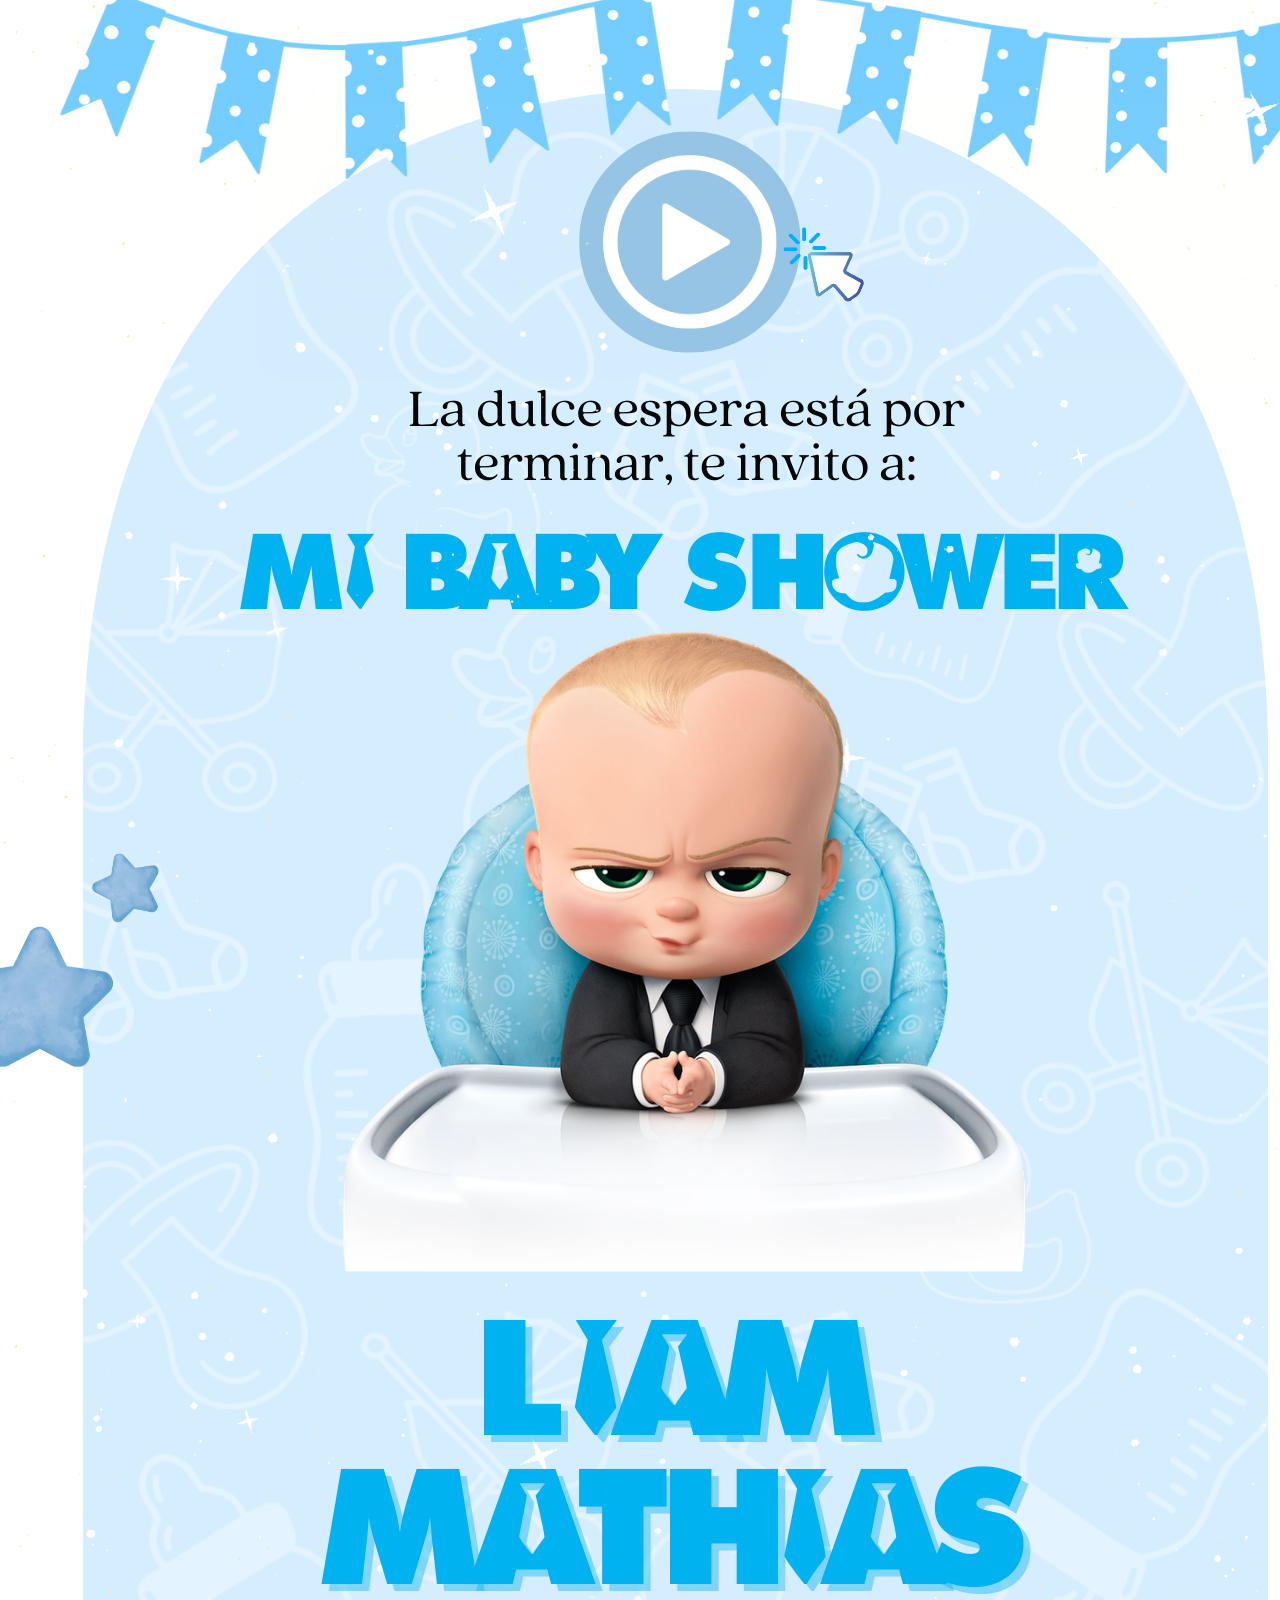
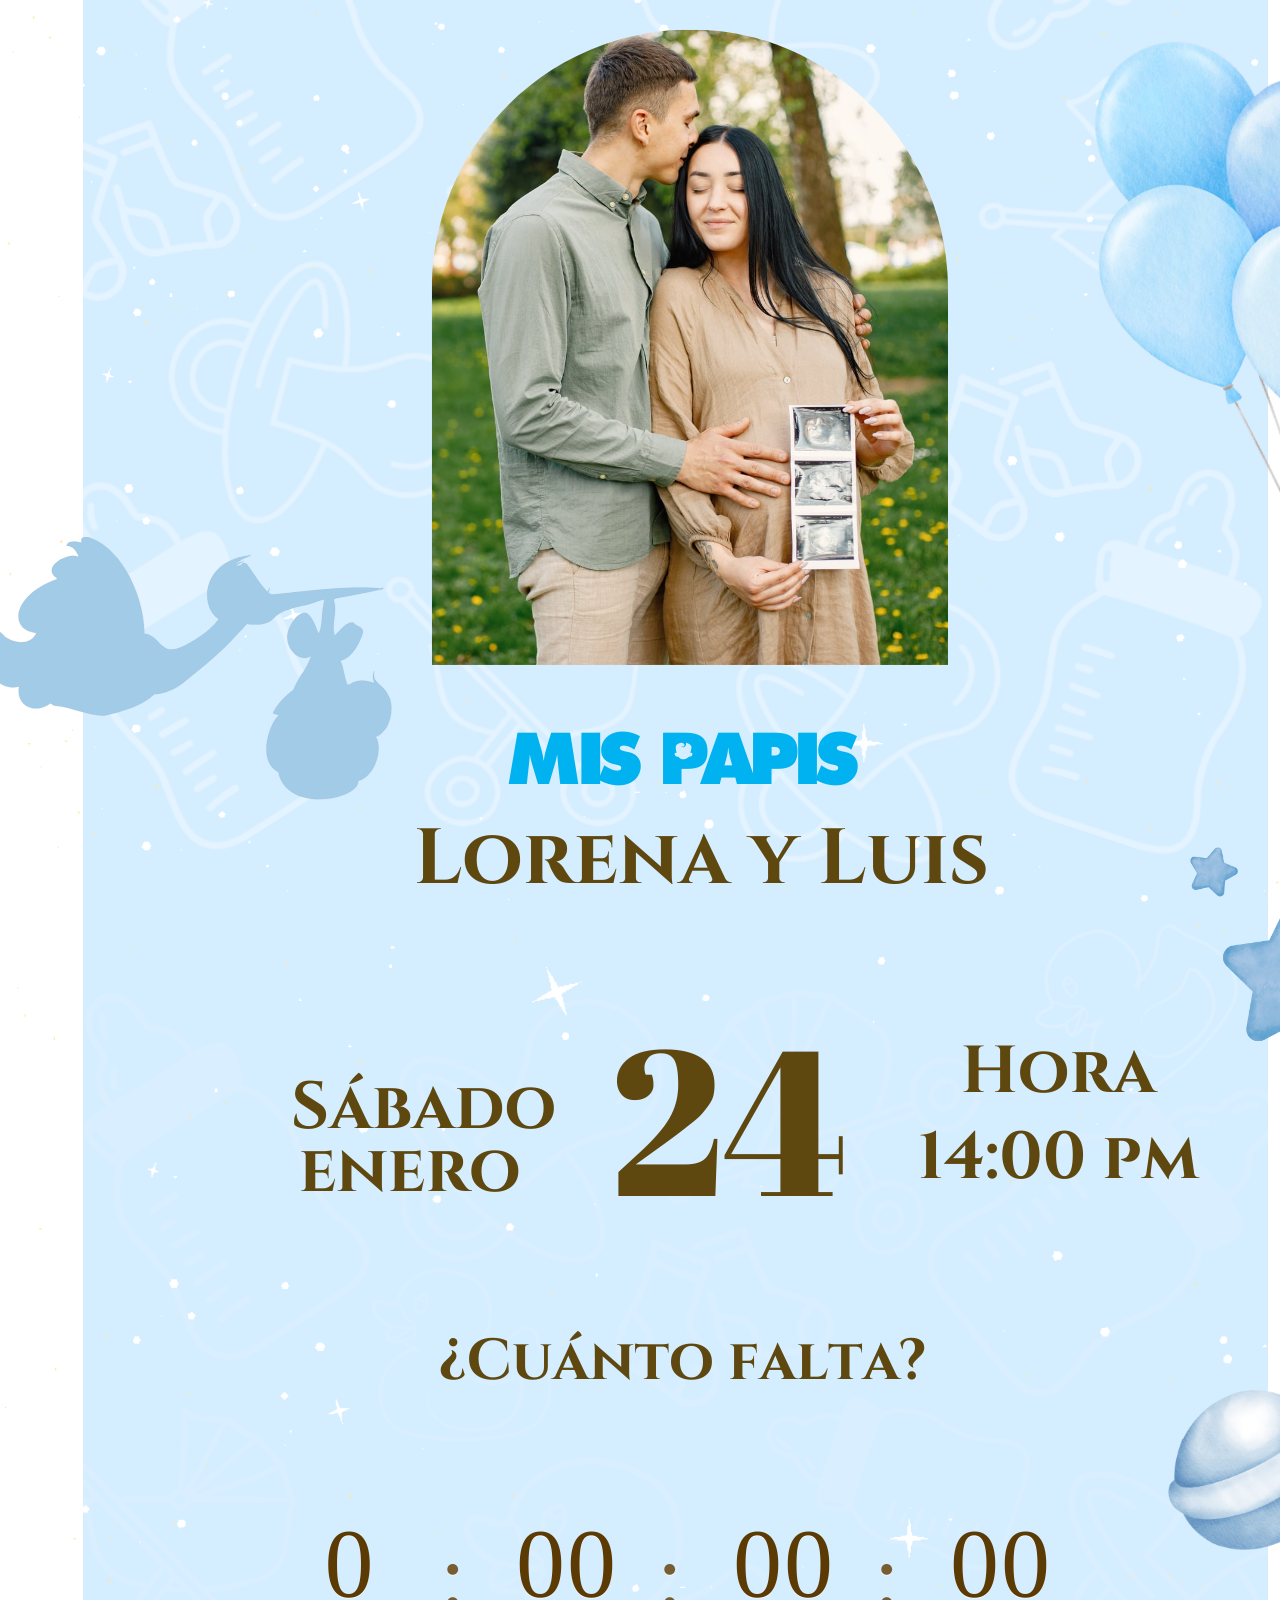
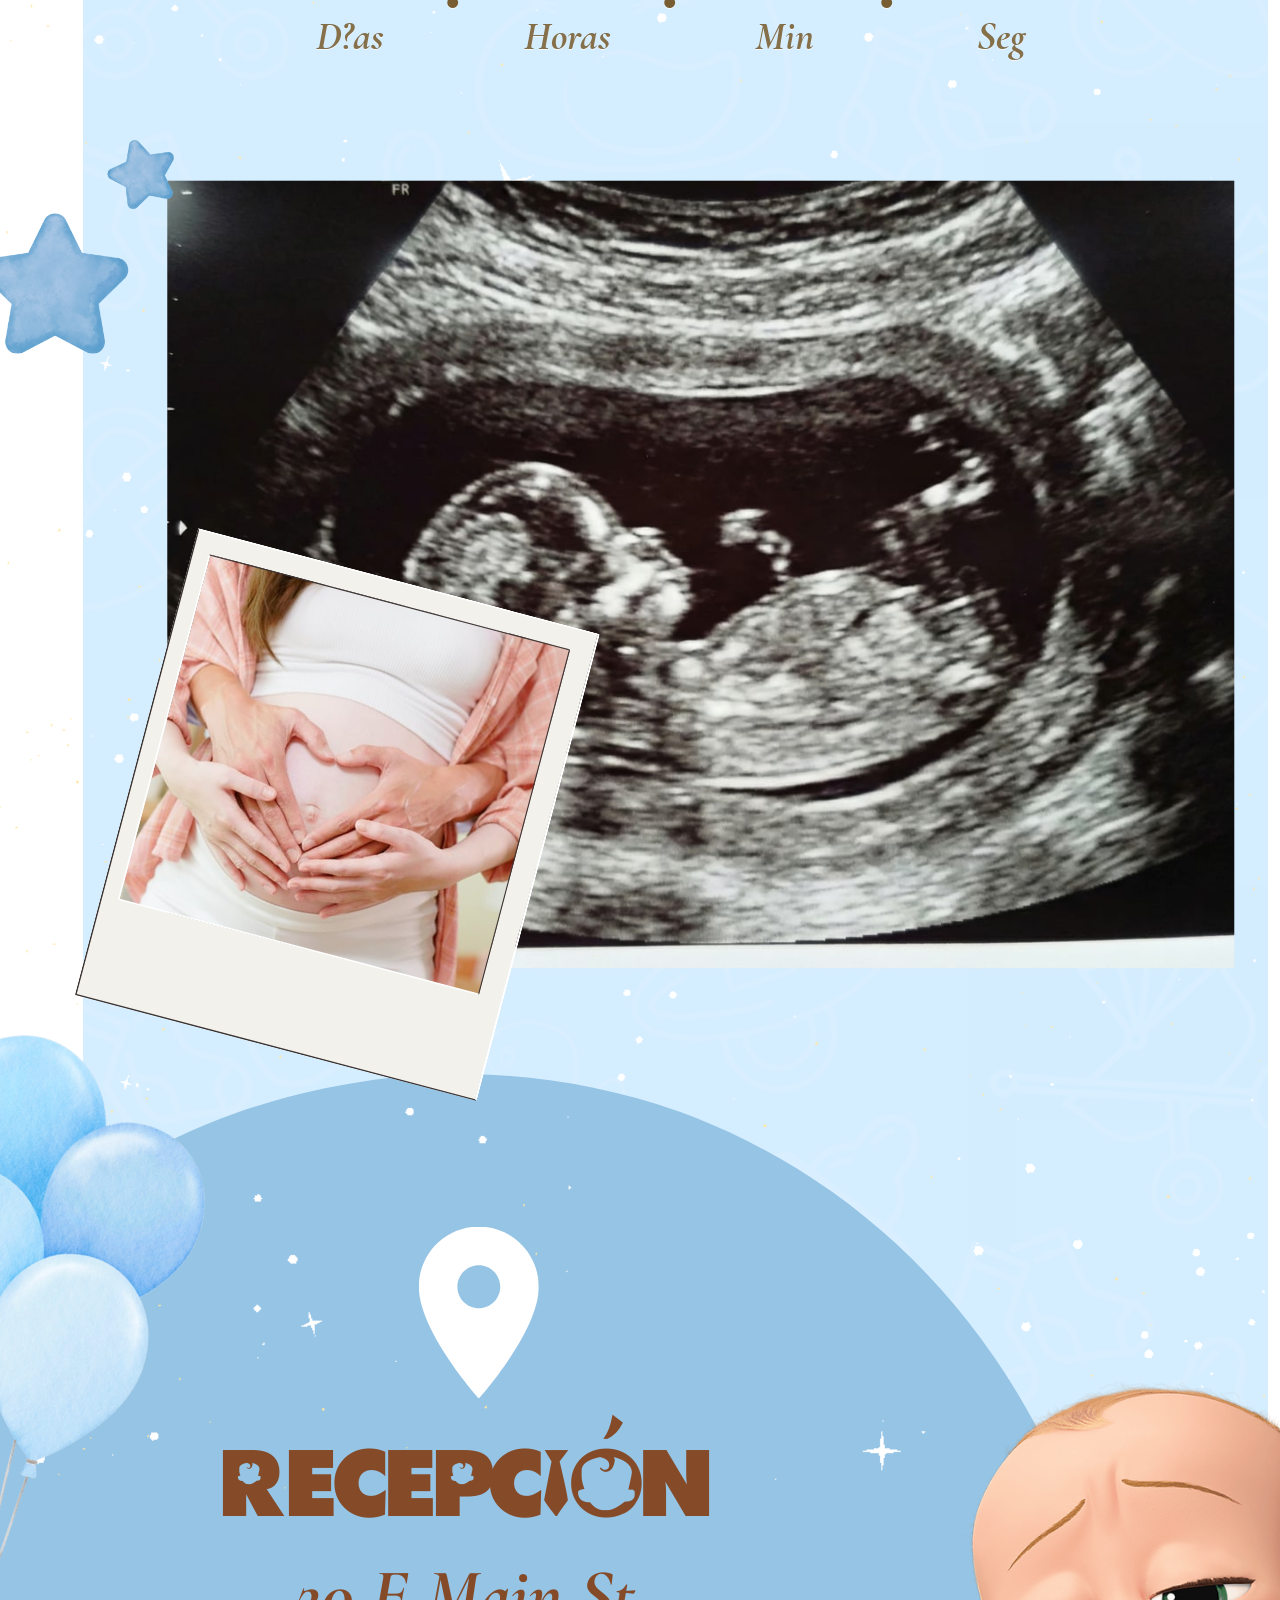
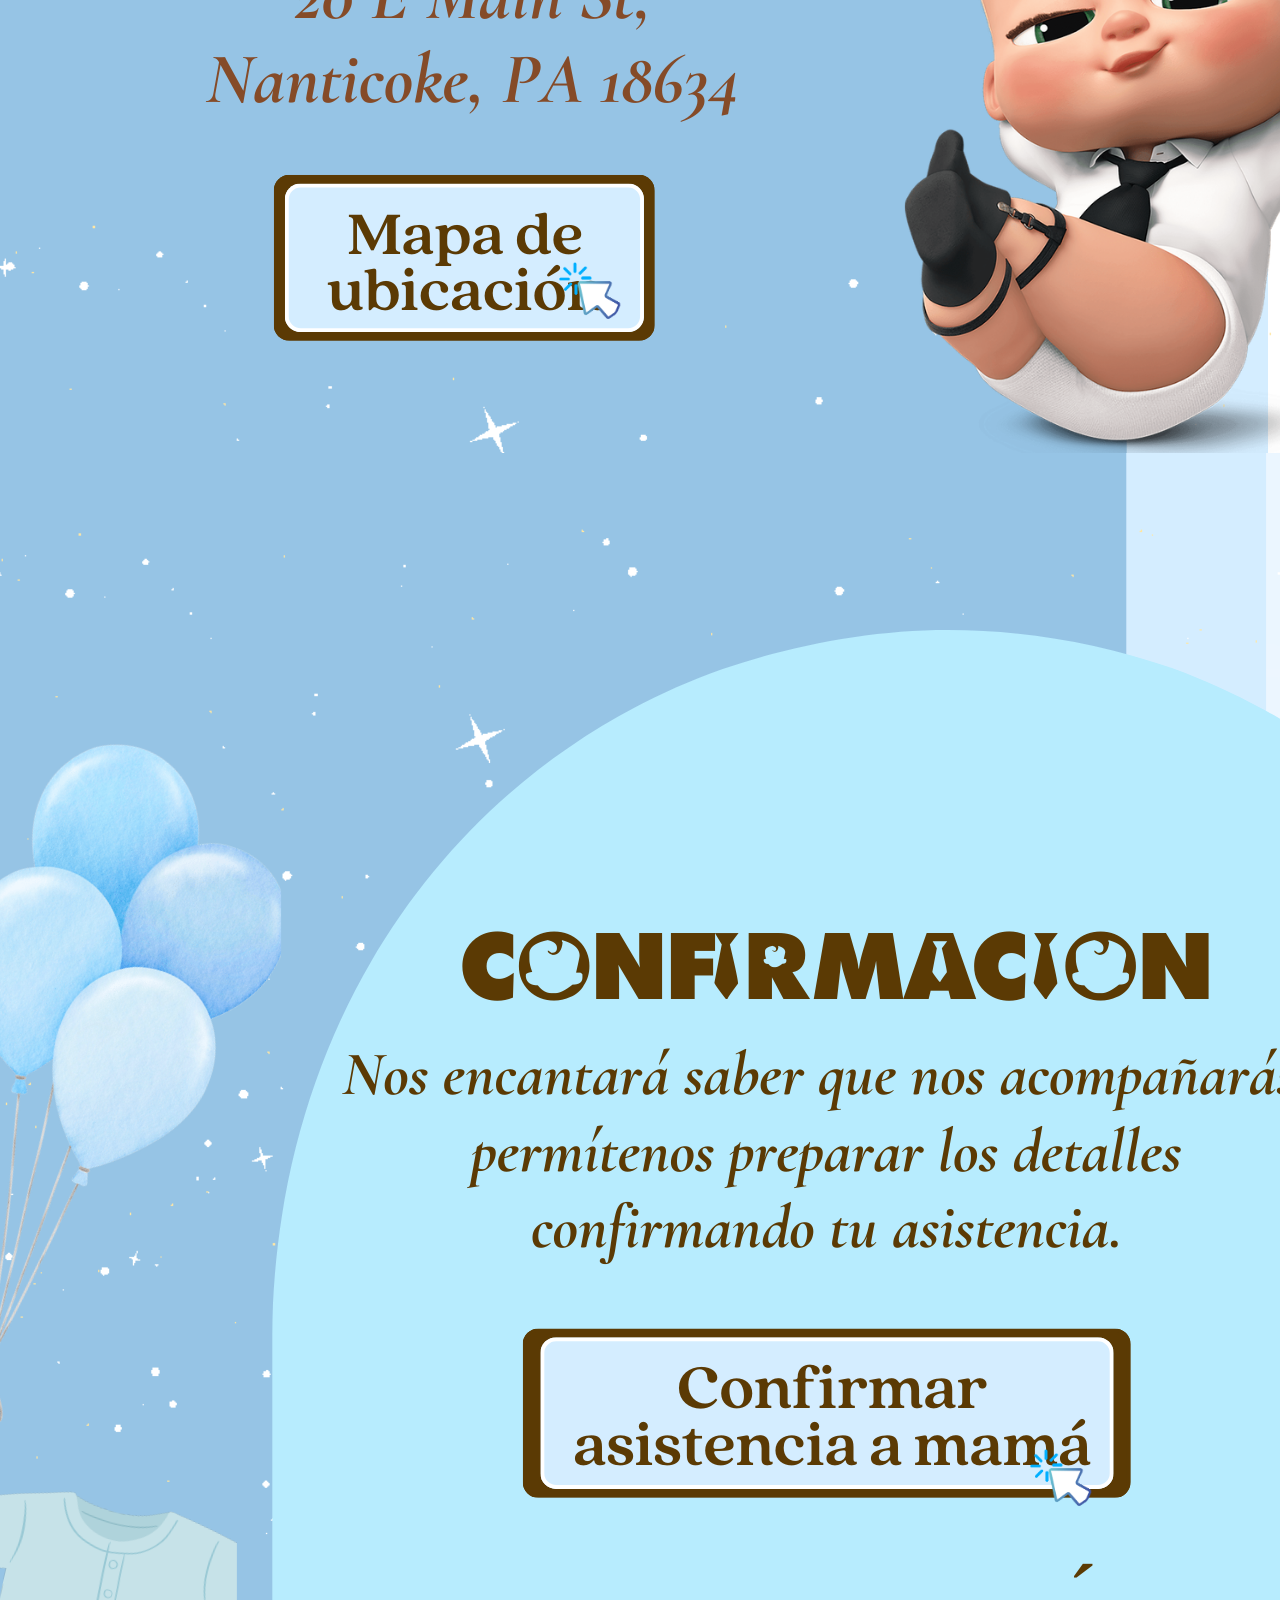
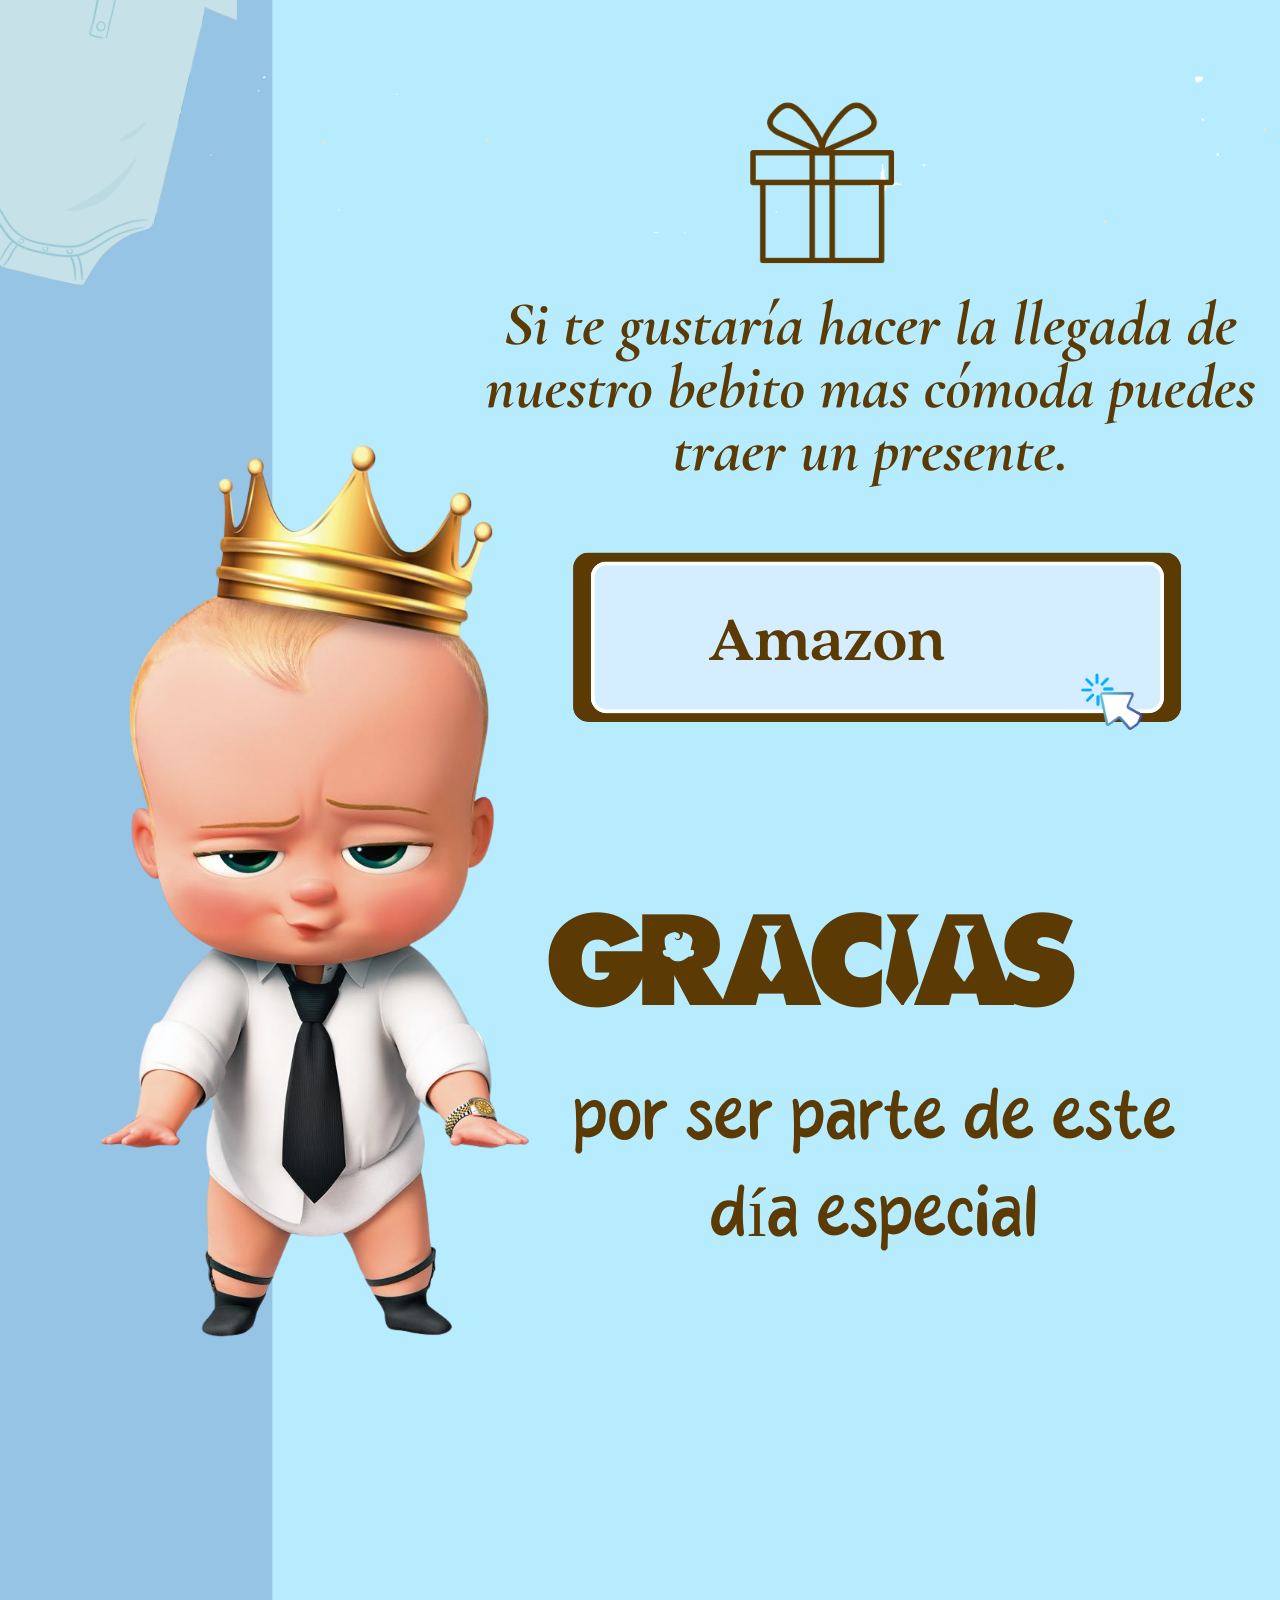
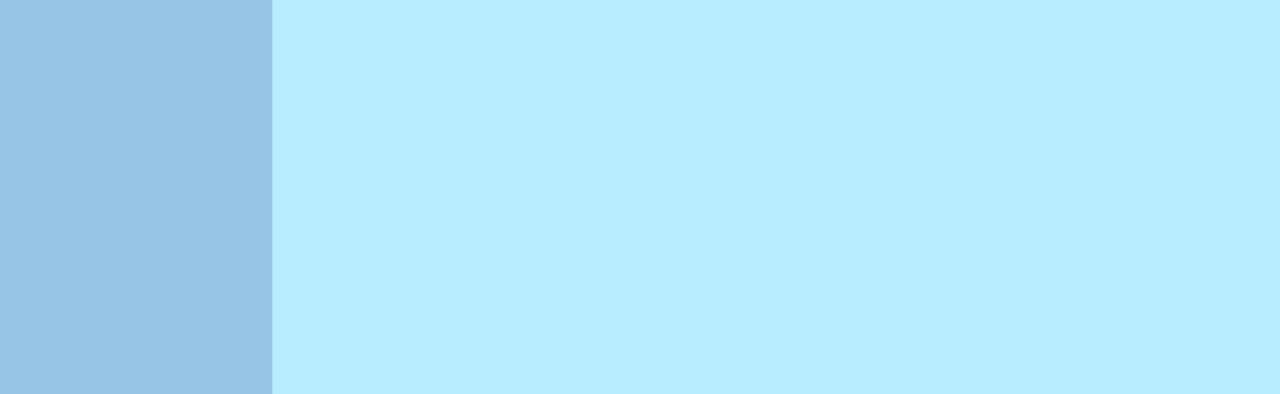
==== index.editable.html @ 41ebd6d5 "Mi primer commit" ====
<!DOCTYPE html>
<html dir="ltr" lang="es-MX" class="theme light EHoceA">
<head>
<meta charset="utf-8">
<title>Boss Baby</title>
<meta name="app-name" content="export_website">
<meta name="viewport" content="width=device-width, initial-scale=1">
<link rel="stylesheet" href="assets/css/styles.css">
<meta property="og:title" content="Boss Baby">
<meta property="og:image" content="https://susideasinvitaciones.com/boss-baby/_assets/images/d9ab6fa669d43943933c5a5c1ba78932.jpg">
<meta property="og:type" content="website">
<meta name="description" content="Te invitamos a celebrar este día tan especial.">
<meta property="og:description" content="Te invitamos a celebrar este día tan especial.">
<meta name="twitter:description" content="Te invitamos a celebrar este día tan especial.">
<meta name="referrer" content="no-referrer">
<link rel="shortcut icon" href="assets/images/image-009-969f7c4d7a3e.png">
<link rel="canonical" href="https://susideasinvitaciones.com/boss-baby">
</head>
<body>
<div id="root"><div class="yIDCqA"><main class="_8OlyIw"><div class="_4KoDHA"><div class="ZRRuDw"><div style="height:100%;width:100%">
<div class="KYQZFA">
<section id="PBWlVyq09h8lh3jG" class="rGeu6w" data-scroll-ready="true" style="background-color:rgb(255,255,255)"><div><div class="_8jGYJw" style="width:1351px;height:5253.67px"><div class="fMSICA h517IA" aria-hidden="false"><div class="_5yhCRQ"><div class="onhyOQ" style="width:1351px;height:5253.67px;align-items:center"><div class="twbtjQ">
<div class="GDnEHQ" style="width:1351px;height:5253.67px;background-color:rgb(255,255,255)"><div class="o2Yl2g"><div class="_mXnjA" lang="es-MX" style="width:1351px;height:5253.67px">
<div class="_6t4CHA"><div class="a26Xuw"><div class="fbzKiw" style="background:rgb(255,255,255)"></div></div></div>
<div style="position:absolute;top:135.1px;left:135.1px;width:1080.8px;height:4983.47px"></div>
<div style="clip-path:polygon(82.6476px 89.041px,1268.35px 89.041px,1268.35px 5253.67px,82.6476px 5253.67px)"><div class="DF_utQ _0xkaeQ" style="width:1185.7px;height:7660.06px;transform:translate(82.6476px,89.041px)"><div class="DF_utQ" style="width:1185.7px;height:7660.06px"><div class="m1aeoQ" style="position:absolute;top:0px;left:0px;transform-origin:0px 0px;height:7660.06px;width:1185.7px;transform:scale(1)"><div class="hWv4NA" style="width:1185.7px;height:7660.06px;margin-left:0px;margin-top:0px">
<svg class="_7KaXww"><defs><clippath id="__id1"><path d="M85.37944615384616,6.588651050744303C98.46153846153847,2.610589638196932 113.42473846153847,0 128.06892307692308,0C142.71360000000004,0 156.80541538461537,2.2376507686997087 169.7915076923077,6.215720957105265C170.0681846153846,6.340074867609211 170.34436923076922,6.340074867609211 170.62055384615385,6.46434101953129C219.38904615384618,22.37668320416082 255.3092923076923,64.39505340863246 256,143.99812703992058L256,1653.8470078881498L0,1653.8470078881498L0,145.1186247447855C0.6907716923076923,64.14669662195205 36.05828923076923,22.128019262443868 85.37944615384616,6.588651050744303Z"></path></clippath></defs></svg><div class="bFnJ2A" style="clip-path:url(#__id1);background:rgb(212,237,255);width:256px;height:1653.85px;transform:scale(4.63166,4.63166);transform-origin:0px 0px"></div>
</div></div></div></div></div>
<div style="clip-path:polygon(1.42109e-14px 3975.83px,1351px 3975.83px,1351px 4783.08px,1.42109e-14px 4783.08px)"><div class="DF_utQ _0xkaeQ" style="width:1441.51px;height:807.246px;transform:translate(-82.5327px,3975.83px)"><div class="DF_utQ" style="width:1441.51px;height:807.246px"><div class="Zp7NQw">
<div class="a26Xuw"><div class="PcHy7w"><div class="uk_25A Ty61NA"><div class="Izwocg" style="width:1441.51px;height:807.246px;transform:translate(1.13687e-13px,-5.68434e-14px) rotate(0deg)"><div class="jXCxjw"><img class="paNqSg" draggable="false" src="assets/images/image-010-606794bbbd23.gif"></div></div></div></div></div>
<div style="position:absolute;top:0px;left:0px;transform-origin:0px 0px;height:807.246px;width:1441.51px;pointer-events:none;transform:scale(1)"></div>
</div></div></div></div>
<div style="clip-path:polygon(0px 3174.56px,1351px 3174.56px,1351px 3981.81px,0px 3981.81px)"><div class="DF_utQ _0xkaeQ" style="width:1441.51px;height:807.246px;transform:translate(-50.8956px,3174.56px)"><div class="DF_utQ" style="width:1441.51px;height:807.246px"><div class="Zp7NQw">
<div class="a26Xuw"><div class="PcHy7w"><div class="uk_25A Ty61NA"><div class="Izwocg" style="width:1441.51px;height:807.246px;transform:translate(1.13687e-13px,-5.68434e-14px) rotate(0deg)"><div class="jXCxjw"><img class="paNqSg" draggable="false" src="assets/images/image-010-606794bbbd23.gif"></div></div></div></div></div>
<div style="position:absolute;top:0px;left:0px;transform-origin:0px 0px;height:807.246px;width:1441.51px;pointer-events:none;transform:scale(1)"></div>
</div></div></div></div>
<div style="clip-path:polygon(1.56763e-13px 2380.94px,1351px 2380.94px,1351px 3188.18px,1.56763e-13px 3188.18px)"><div class="DF_utQ _0xkaeQ" style="width:1441.51px;height:807.246px;transform:translate(-3.64381px,2380.94px)"><div class="DF_utQ" style="width:1441.51px;height:807.246px"><div class="Zp7NQw">
<div class="a26Xuw"><div class="PcHy7w"><div class="uk_25A Ty61NA"><div class="Izwocg" style="width:1441.51px;height:807.246px;transform:translate(1.13687e-13px,-5.68434e-14px) rotate(0deg)"><div class="jXCxjw"><img class="paNqSg" draggable="false" src="assets/images/image-010-606794bbbd23.gif"></div></div></div></div></div>
<div style="position:absolute;top:0px;left:0px;transform-origin:0px 0px;height:807.246px;width:1441.51px;pointer-events:none;transform:scale(1)"></div>
</div></div></div></div>
<div style="clip-path:polygon(0px 1585.9px,1351px 1585.9px,1351px 2393.14px,0px 2393.14px)"><div class="DF_utQ _0xkaeQ" style="width:1441.51px;height:807.246px;transform:translate(-48.8988px,1585.9px)"><div class="DF_utQ" style="width:1441.51px;height:807.246px"><div class="Zp7NQw">
<div class="a26Xuw"><div class="PcHy7w"><div class="uk_25A Ty61NA"><div class="Izwocg" style="width:1441.51px;height:807.246px;transform:translate(1.13687e-13px,-5.68434e-14px) rotate(0deg)"><div class="jXCxjw"><img class="paNqSg" draggable="false" src="assets/images/image-010-606794bbbd23.gif"></div></div></div></div></div>
<div style="position:absolute;top:0px;left:0px;transform-origin:0px 0px;height:807.246px;width:1441.51px;pointer-events:none;transform:scale(1)"></div>
</div></div></div></div>
<div style="clip-path:polygon(8.52651e-14px 790.858px,1347.36px 790.858px,1347.36px 1598.1px,8.52651e-14px 1598.1px)"><div class="DF_utQ _0xkaeQ" style="width:1441.51px;height:807.246px;transform:translate(-94.1538px,790.858px)"><div class="DF_utQ" style="width:1441.51px;height:807.246px"><div class="Zp7NQw">
<div class="a26Xuw"><div class="PcHy7w"><div class="uk_25A Ty61NA"><div class="Izwocg" style="width:1441.51px;height:807.246px;transform:translate(1.13687e-13px,-5.68434e-14px) rotate(0deg)"><div class="jXCxjw"><img class="paNqSg" draggable="false" src="assets/images/image-010-606794bbbd23.gif"></div></div></div></div></div>
<div style="position:absolute;top:0px;left:0px;transform-origin:0px 0px;height:807.246px;width:1441.51px;pointer-events:none;transform:scale(1)"></div>
</div></div></div></div>
<div style="clip-path:polygon(-1.42109e-14px 0.505324px,1351px 0.505324px,1351px 807.751px,-1.42109e-14px 807.751px)"><div class="DF_utQ _0xkaeQ" style="width:1441.51px;height:807.246px;transform:translate(-66.098px,0.505324px)"><div class="DF_utQ" style="width:1441.51px;height:807.246px"><div class="Zp7NQw">
<div class="a26Xuw"><div class="PcHy7w"><div class="uk_25A Ty61NA"><div class="Izwocg" style="width:1441.51px;height:807.246px;transform:translate(1.13687e-13px,-5.68434e-14px) rotate(0deg)"><div class="jXCxjw"><img class="paNqSg" draggable="false" src="assets/images/image-010-606794bbbd23.gif"></div></div></div></div></div>
<div style="position:absolute;top:0px;left:0px;transform-origin:0px 0px;height:807.246px;width:1441.51px;pointer-events:none;transform:scale(1)"></div>
</div></div></div></div>
<div class="DF_utQ _0xkaeQ" style="width:1351px;height:2466.83px;transform:translate(7.97728px,2466.83px)"><div style="width:1351px;height:2466.83px;transform:scale(1,1);transform-origin:0px 0px">
<div class="DF_utQ _0xkaeQ" style="width:182.046px;height:174.536px;transform:translate(1035.44px,38.8026px) rotate(-45deg);opacity:0.19"><div class="Zp7NQw">
<div class="a26Xuw"><div class="PcHy7w"><div class="uk_25A Ty61NA"><div class="Izwocg" style="width:182.046px;height:174.536px;transform:translate(0px,0px) rotate(0deg)"><img class="Dt3KRw" width="800" height="767" draggable="false" src="assets/images/image-011-1664e8762363.png"></div></div></div></div>
<div style="position:absolute;top:0px;left:0px;transform-origin:0px 0px;height:174.536px;width:182.046px;pointer-events:none;transform:scale(1)"></div>
</div></div>
<div class="DF_utQ _0xkaeQ" style="width:200.525px;height:384.7px;transform:translate(1054.46px,2058.47px) rotate(18.1403deg);opacity:0.133"><div class="Zp7NQw">
<div class="a26Xuw"><div class="PcHy7w"><div class="uk_25A Ty61NA"><div class="Izwocg" style="width:200.525px;height:384.7px;transform:translate(-1.42109e-14px,-2.84217e-14px) rotate(0deg)"><img class="Dt3KRw" width="417" height="800" draggable="false" src="assets/images/image-012-ac7c0cfb6f5e.png"></div></div></div></div>
<div style="position:absolute;top:0px;left:0px;transform-origin:0px 0px;height:384.7px;width:200.525px;pointer-events:none;transform:scale(1)"></div>
</div></div>
<div class="DF_utQ _0xkaeQ" style="width:200.525px;height:384.7px;transform:translate(88.1602px,102.681px) rotate(-32.7722deg);opacity:0.133"><div class="Zp7NQw">
<div class="a26Xuw"><div class="PcHy7w"><div class="uk_25A Ty61NA"><div class="Izwocg" style="width:200.525px;height:384.7px;transform:translate(-1.42109e-14px,-2.84217e-14px) rotate(0deg)"><img class="Dt3KRw" width="417" height="800" draggable="false" src="assets/images/image-012-ac7c0cfb6f5e.png"></div></div></div></div>
<div style="position:absolute;top:0px;left:0px;transform-origin:0px 0px;height:384.7px;width:200.525px;pointer-events:none;transform:scale(1)"></div>
</div></div>
<div class="DF_utQ _0xkaeQ" style="width:200.525px;height:384.7px;transform:translate(88.1602px,2058.47px) rotate(-32.7722deg);opacity:0.133"><div class="Zp7NQw">
<div class="a26Xuw"><div class="PcHy7w"><div class="uk_25A Ty61NA"><div class="Izwocg" style="width:200.525px;height:384.7px;transform:translate(-1.42109e-14px,-2.84217e-14px) rotate(0deg)"><img class="Dt3KRw" width="417" height="800" draggable="false" src="assets/images/image-012-ac7c0cfb6f5e.png"></div></div></div></div>
<div style="position:absolute;top:0px;left:0px;transform-origin:0px 0px;height:384.7px;width:200.525px;pointer-events:none;transform:scale(1)"></div>
</div></div>
<div class="DF_utQ _0xkaeQ" style="width:200.525px;height:384.7px;transform:translate(1012.95px,154.484px) rotate(51.1576deg);opacity:0.133"><div class="Zp7NQw">
<div class="a26Xuw"><div class="PcHy7w"><div class="uk_25A Ty61NA"><div class="Izwocg" style="width:200.525px;height:384.7px;transform:translate(-1.42109e-14px,-2.84217e-14px) rotate(0deg)"><img class="Dt3KRw" width="417" height="800" draggable="false" src="assets/images/image-012-ac7c0cfb6f5e.png"></div></div></div></div>
<div style="position:absolute;top:0px;left:0px;transform-origin:0px 0px;height:384.7px;width:200.525px;pointer-events:none;transform:scale(1)"></div>
</div></div>
<div class="DF_utQ _0xkaeQ" style="width:200.525px;height:384.7px;transform:translate(153.343px,1430.25px) rotate(-32.7722deg);opacity:0.133"><div class="Zp7NQw">
<div class="a26Xuw"><div class="PcHy7w"><div class="uk_25A Ty61NA"><div class="Izwocg" style="width:200.525px;height:384.7px;transform:translate(-1.42109e-14px,-2.84217e-14px) rotate(0deg)"><img class="Dt3KRw" width="417" height="800" draggable="false" src="assets/images/image-012-ac7c0cfb6f5e.png"></div></div></div></div>
<div style="position:absolute;top:0px;left:0px;transform-origin:0px 0px;height:384.7px;width:200.525px;pointer-events:none;transform:scale(1)"></div>
</div></div>
<div class="DF_utQ _0xkaeQ" style="width:137.551px;height:263.886px;transform:translate(814.178px,474.5px) rotate(-72.3529deg);opacity:0.133"><div class="Zp7NQw">
<div class="a26Xuw"><div class="PcHy7w"><div class="uk_25A Ty61NA"><div class="Izwocg" style="width:137.551px;height:263.886px;transform:translate(-1.42109e-14px,-2.84217e-14px) rotate(0deg)"><img class="Dt3KRw" width="417" height="800" draggable="false" src="assets/images/image-013-211528eb8c08.png"></div></div></div></div>
<div style="position:absolute;top:0px;left:0px;transform-origin:0px 0px;height:263.886px;width:137.551px;pointer-events:none;transform:scale(1)"></div>
</div></div>
<div class="DF_utQ _0xkaeQ" style="width:200.525px;height:384.7px;transform:translate(680.172px,1809.93px) rotate(37.0346deg);opacity:0.133"><div class="Zp7NQw">
<div class="a26Xuw"><div class="PcHy7w"><div class="uk_25A Ty61NA"><div class="Izwocg" style="width:200.525px;height:384.7px;transform:translate(-1.42109e-14px,-2.84217e-14px) rotate(0deg)"><img class="Dt3KRw" width="417" height="800" draggable="false" src="assets/images/image-012-ac7c0cfb6f5e.png"></div></div></div></div>
<div style="position:absolute;top:0px;left:0px;transform-origin:0px 0px;height:384.7px;width:200.525px;pointer-events:none;transform:scale(1)"></div>
</div></div>
<div class="DF_utQ _0xkaeQ" style="width:200.525px;height:384.7px;transform:translate(1012.95px,1296.58px) rotate(-146.695deg);opacity:0.133"><div class="Zp7NQw">
<div class="a26Xuw"><div class="PcHy7w"><div class="uk_25A Ty61NA"><div class="Izwocg" style="width:200.525px;height:384.7px;transform:translate(-1.42109e-14px,-2.84217e-14px) rotate(0deg)"><img class="Dt3KRw" width="417" height="800" draggable="false" src="assets/images/image-012-ac7c0cfb6f5e.png"></div></div></div></div>
<div style="position:absolute;top:0px;left:0px;transform-origin:0px 0px;height:384.7px;width:200.525px;pointer-events:none;transform:scale(1)"></div>
</div></div>
<div class="DF_utQ _0xkaeQ" style="width:200.525px;height:384.7px;transform:translate(304.168px,861.931px) rotate(-1.94373deg);opacity:0.133"><div class="Zp7NQw">
<div class="a26Xuw"><div class="PcHy7w"><div class="uk_25A Ty61NA"><div class="Izwocg" style="width:200.525px;height:384.7px;transform:translate(-1.42109e-14px,-2.84217e-14px) rotate(0deg)"><img class="Dt3KRw" width="417" height="800" draggable="false" src="assets/images/image-012-ac7c0cfb6f5e.png"></div></div></div></div>
<div style="position:absolute;top:0px;left:0px;transform-origin:0px 0px;height:384.7px;width:200.525px;pointer-events:none;transform:scale(1)"></div>
</div></div>
<div class="DF_utQ _0xkaeQ" style="width:268.628px;height:268.628px;transform:translate(656.165px,922.608px) rotate(123.068deg);opacity:0.133"><div class="Zp7NQw">
<div class="a26Xuw"><div class="PcHy7w"><div class="uk_25A Ty61NA"><div class="Izwocg" style="width:268.628px;height:268.628px;transform:translate(0px,0px) rotate(0deg)"><img class="Dt3KRw" width="800" height="800" draggable="false" src="assets/images/image-014-af5746c7cd64.png"></div></div></div></div>
<div style="position:absolute;top:0px;left:0px;transform-origin:0px 0px;height:268.628px;width:268.628px;pointer-events:none;transform:scale(1)"></div>
</div></div>
<div class="DF_utQ _0xkaeQ" style="width:268.628px;height:268.628px;transform:translate(387.537px,130.829px);opacity:0.133"><div class="Zp7NQw">
<div class="a26Xuw"><div class="PcHy7w"><div class="uk_25A Ty61NA"><div class="Izwocg" style="width:268.628px;height:268.628px;transform:translate(0px,0px) rotate(0deg)"><img class="Dt3KRw" width="800" height="800" draggable="false" src="assets/images/image-014-af5746c7cd64.png"></div></div></div></div>
<div style="position:absolute;top:0px;left:0px;transform-origin:0px 0px;height:268.628px;width:268.628px;pointer-events:none;transform:scale(1)"></div>
</div></div>
<div class="DF_utQ _0xkaeQ" style="width:268.628px;height:268.628px;transform:translate(736.37px,2198.2px);opacity:0.133"><div class="Zp7NQw">
<div class="a26Xuw"><div class="PcHy7w"><div class="uk_25A Ty61NA"><div class="Izwocg" style="width:268.628px;height:268.628px;transform:translate(0px,0px) rotate(0deg)"><img class="Dt3KRw" width="800" height="800" draggable="false" src="assets/images/image-014-af5746c7cd64.png"></div></div></div></div>
<div style="position:absolute;top:0px;left:0px;transform-origin:0px 0px;height:268.628px;width:268.628px;pointer-events:none;transform:scale(1)"></div>
</div></div>
<div class="DF_utQ _0xkaeQ" style="width:268.628px;height:268.628px;transform:translate(607.679px,1536.43px) rotate(-61.8345deg);opacity:0.133"><div class="Zp7NQw">
<div class="a26Xuw"><div class="PcHy7w"><div class="uk_25A Ty61NA"><div class="Izwocg" style="width:268.628px;height:268.628px;transform:translate(0px,0px) rotate(0deg)"><img class="Dt3KRw" width="800" height="800" draggable="false" src="assets/images/image-014-af5746c7cd64.png"></div></div></div></div>
<div style="position:absolute;top:0px;left:0px;transform-origin:0px 0px;height:268.628px;width:268.628px;pointer-events:none;transform:scale(1)"></div>
</div></div>
<div class="DF_utQ _0xkaeQ" style="width:268.628px;height:268.628px;transform:translate(47.0828px,1138.61px) rotate(93.0814deg);opacity:0.133"><div class="Zp7NQw">
<div class="a26Xuw"><div class="PcHy7w"><div class="uk_25A Ty61NA"><div class="Izwocg" style="width:268.628px;height:268.628px;transform:translate(0px,0px) rotate(0deg)"><img class="Dt3KRw" width="800" height="800" draggable="false" src="assets/images/image-014-af5746c7cd64.png"></div></div></div></div>
<div style="position:absolute;top:0px;left:0px;transform-origin:0px 0px;height:268.628px;width:268.628px;pointer-events:none;transform:scale(1)"></div>
</div></div>
<div class="DF_utQ _0xkaeQ" style="width:268.628px;height:268.628px;transform:translate(193.381px,1867.96px) rotate(60.0146deg);opacity:0.133"><div class="Zp7NQw">
<div class="a26Xuw"><div class="PcHy7w"><div class="uk_25A Ty61NA"><div class="Izwocg" style="width:268.628px;height:268.628px;transform:translate(0px,0px) rotate(0deg)"><img class="Dt3KRw" width="800" height="800" draggable="false" src="assets/images/image-014-af5746c7cd64.png"></div></div></div></div>
<div style="position:absolute;top:0px;left:0px;transform-origin:0px 0px;height:268.628px;width:268.628px;pointer-events:none;transform:scale(1)"></div>
</div></div>
<div class="DF_utQ _0xkaeQ" style="width:268.628px;height:268.628px;transform:translate(1057.29px,545.564px);opacity:0.133"><div class="Zp7NQw">
<div class="a26Xuw"><div class="PcHy7w"><div class="uk_25A Ty61NA"><div class="Izwocg" style="width:268.628px;height:268.628px;transform:translate(0px,0px) rotate(0deg)"><img class="Dt3KRw" width="800" height="800" draggable="false" src="assets/images/image-014-af5746c7cd64.png"></div></div></div></div>
<div style="position:absolute;top:0px;left:0px;transform-origin:0px 0px;height:268.628px;width:268.628px;pointer-events:none;transform:scale(1)"></div>
</div></div>
<div class="DF_utQ _0xkaeQ" style="width:268.439px;height:274.267px;transform:translate(363.092px,1309.6px);opacity:0.133"><div class="Zp7NQw">
<div class="a26Xuw"><div class="PcHy7w"><div class="uk_25A Ty61NA"><div class="Izwocg" style="width:268.439px;height:274.267px;transform:translate(0px,0px) rotate(0deg)"><img class="Dt3KRw" width="783" height="800" draggable="false" src="assets/images/image-015-c5b7ea12f9d1.png"></div></div></div></div>
<div style="position:absolute;top:0px;left:0px;transform-origin:0px 0px;height:274.267px;width:268.439px;pointer-events:none;transform:scale(1)"></div>
</div></div>
<div class="DF_utQ _0xkaeQ" style="width:268.439px;height:274.267px;transform:translate(29.2631px,539.926px);opacity:0.133"><div class="Zp7NQw">
<div class="a26Xuw"><div class="PcHy7w"><div class="uk_25A Ty61NA"><div class="Izwocg" style="width:268.439px;height:274.267px;transform:translate(0px,0px) rotate(0deg)"><img class="Dt3KRw" width="783" height="800" draggable="false" src="assets/images/image-015-c5b7ea12f9d1.png"></div></div></div></div>
<div style="position:absolute;top:0px;left:0px;transform-origin:0px 0px;height:274.267px;width:268.439px;pointer-events:none;transform:scale(1)"></div>
</div></div>
<div class="DF_utQ _0xkaeQ" style="width:268.439px;height:274.267px;transform:translate(677.98px,121.13px) rotate(-65.3041deg);opacity:0.133"><div class="Zp7NQw">
<div class="a26Xuw"><div class="PcHy7w"><div class="uk_25A Ty61NA"><div class="Izwocg" style="width:268.439px;height:274.267px;transform:translate(0px,0px) rotate(0deg)"><img class="Dt3KRw" width="783" height="800" draggable="false" src="assets/images/image-015-c5b7ea12f9d1.png"></div></div></div></div>
<div style="position:absolute;top:0px;left:0px;transform-origin:0px 0px;height:274.267px;width:268.439px;pointer-events:none;transform:scale(1)"></div>
</div></div>
<div style="clip-path:polygon(976.323px 855.47px,1343.02px 855.47px,1343.02px 1231.84px,976.323px 1231.84px)"><div class="DF_utQ _0xkaeQ" style="width:268.439px;height:274.267px;transform:translate(1029.44px,906.523px) rotate(33.1161deg);opacity:0.133"><div class="DF_utQ" style="width:268.439px;height:274.267px"><div class="Zp7NQw">
<div class="a26Xuw"><div class="PcHy7w"><div class="uk_25A Ty61NA"><div class="Izwocg" style="width:268.439px;height:274.267px;transform:translate(0px,0px) rotate(0deg)"><img class="Dt3KRw" width="783" height="800" draggable="false" src="assets/images/image-015-c5b7ea12f9d1.png"></div></div></div></div>
<div style="position:absolute;top:0px;left:0px;transform-origin:0px 0px;height:274.267px;width:268.439px;pointer-events:none;transform:scale(1)"></div>
</div></div></div></div>
<div style="clip-path:polygon(959.92px 1618.7px,1343.02px 1618.7px,1343.02px 2002.28px,959.92px 2002.28px)"><div class="DF_utQ _0xkaeQ" style="width:268.439px;height:274.267px;transform:translate(1017.31px,1673.36px) rotate(-42.5405deg);opacity:0.133"><div class="DF_utQ" style="width:268.439px;height:274.267px"><div class="Zp7NQw">
<div class="a26Xuw"><div class="PcHy7w"><div class="uk_25A Ty61NA"><div class="Izwocg" style="width:268.439px;height:274.267px;transform:translate(0px,0px) rotate(0deg)"><img class="Dt3KRw" width="783" height="800" draggable="false" src="assets/images/image-015-c5b7ea12f9d1.png"></div></div></div></div>
<div style="position:absolute;top:0px;left:0px;transform-origin:0px 0px;height:274.267px;width:268.439px;pointer-events:none;transform:scale(1)"></div>
</div></div></div></div>
<div class="DF_utQ _0xkaeQ" style="width:268.439px;height:274.267px;transform:translate(387.726px,2153.62px);opacity:0.133"><div class="Zp7NQw">
<div class="a26Xuw"><div class="PcHy7w"><div class="uk_25A Ty61NA"><div class="Izwocg" style="width:268.439px;height:274.267px;transform:translate(0px,0px) rotate(0deg)"><img class="Dt3KRw" width="783" height="800" draggable="false" src="assets/images/image-015-c5b7ea12f9d1.png"></div></div></div></div>
<div style="position:absolute;top:0px;left:0px;transform-origin:0px 0px;height:274.267px;width:268.439px;pointer-events:none;transform:scale(1)"></div>
</div></div>
<div class="DF_utQ _0xkaeQ" style="width:223.288px;height:180.584px;transform:translate(716.911px,1309.6px);opacity:0.133"><div class="Zp7NQw">
<div class="a26Xuw"><div class="PcHy7w"><div class="uk_25A Ty61NA"><div class="Izwocg" style="width:223.288px;height:180.584px;transform:translate(0px,0px) rotate(0deg)"><img class="Dt3KRw" width="800" height="647" draggable="false" src="assets/images/image-016-e84ec2087653.png"></div></div></div></div>
<div style="position:absolute;top:0px;left:0px;transform-origin:0px 0px;height:180.584px;width:223.288px;pointer-events:none;transform:scale(1)"></div>
</div></div>
<div class="DF_utQ _0xkaeQ" style="width:223.288px;height:180.584px;transform:translate(22.6703px,1720.2px);opacity:0.133"><div class="Zp7NQw">
<div class="a26Xuw"><div class="PcHy7w"><div class="uk_25A Ty61NA"><div class="Izwocg" style="width:223.288px;height:180.584px;transform:translate(0px,0px) rotate(0deg)"><img class="Dt3KRw" width="800" height="647" draggable="false" src="assets/images/image-016-e84ec2087653.png"></div></div></div></div>
<div style="position:absolute;top:0px;left:0px;transform-origin:0px 0px;height:180.584px;width:223.288px;pointer-events:none;transform:scale(1)"></div>
</div></div>
<div class="DF_utQ _0xkaeQ" style="width:223.288px;height:180.584px;transform:translate(604.634px,359.342px);opacity:0.133"><div class="Zp7NQw">
<div class="a26Xuw"><div class="PcHy7w"><div class="uk_25A Ty61NA"><div class="Izwocg" style="width:223.288px;height:180.584px;transform:translate(0px,0px) rotate(0deg)"><img class="Dt3KRw" width="800" height="647" draggable="false" src="assets/images/image-016-e84ec2087653.png"></div></div></div></div>
<div style="position:absolute;top:0px;left:0px;transform-origin:0px 0px;height:180.584px;width:223.288px;pointer-events:none;transform:scale(1)"></div>
</div></div>
<div class="DF_utQ _0xkaeQ" style="width:223.288px;height:180.584px;transform:translate(923.801px,1960.75px);opacity:0.133"><div class="Zp7NQw">
<div class="a26Xuw"><div class="PcHy7w"><div class="uk_25A Ty61NA"><div class="Izwocg" style="width:223.288px;height:180.584px;transform:translate(0px,0px) rotate(0deg)"><img class="Dt3KRw" width="800" height="647" draggable="false" src="assets/images/image-016-e84ec2087653.png"></div></div></div></div>
<div style="position:absolute;top:0px;left:0px;transform-origin:0px 0px;height:180.584px;width:223.288px;pointer-events:none;transform:scale(1)"></div>
</div></div>
<div class="DF_utQ _0xkaeQ" style="width:223.288px;height:180.584px;transform:translate(30.318px,863.073px);opacity:0.133"><div class="Zp7NQw">
<div class="a26Xuw"><div class="PcHy7w"><div class="uk_25A Ty61NA"><div class="Izwocg" style="width:223.288px;height:180.584px;transform:translate(0px,0px) rotate(0deg)"><img class="Dt3KRw" width="800" height="647" draggable="false" src="assets/images/image-016-e84ec2087653.png"></div></div></div></div>
<div style="position:absolute;top:0px;left:0px;transform-origin:0px 0px;height:180.584px;width:223.288px;pointer-events:none;transform:scale(1)"></div>
</div></div>
<div class="DF_utQ _0xkaeQ" style="width:223.288px;height:180.584px;transform:translate(827.922px,746.803px);opacity:0.133"><div class="Zp7NQw">
<div class="a26Xuw"><div class="PcHy7w"><div class="uk_25A Ty61NA"><div class="Izwocg" style="width:223.288px;height:180.584px;transform:translate(0px,0px) rotate(0deg)"><img class="Dt3KRw" width="800" height="647" draggable="false" src="assets/images/image-016-e84ec2087653.png"></div></div></div></div>
<div style="position:absolute;top:0px;left:0px;transform-origin:0px 0px;height:180.584px;width:223.288px;pointer-events:none;transform:scale(1)"></div>
</div></div>
<div class="DF_utQ _0xkaeQ" style="width:182.046px;height:174.536px;transform:translate(913.975px,1128.86px);opacity:0.133"><div class="Zp7NQw">
<div class="a26Xuw"><div class="PcHy7w"><div class="uk_25A Ty61NA"><div class="Izwocg" style="width:182.046px;height:174.536px;transform:translate(0px,0px) rotate(0deg)"><img class="Dt3KRw" width="800" height="767" draggable="false" src="assets/images/image-011-1664e8762363.png"></div></div></div></div>
<div style="position:absolute;top:0px;left:0px;transform-origin:0px 0px;height:174.536px;width:182.046px;pointer-events:none;transform:scale(1)"></div>
</div></div>
<div class="DF_utQ _0xkaeQ" style="width:332.179px;height:318.477px;transform:translate(454.115px,587.565px);opacity:0.133"><div class="Zp7NQw">
<div class="a26Xuw"><div class="PcHy7w"><div class="uk_25A Ty61NA"><div class="Izwocg" style="width:332.179px;height:318.477px;transform:translate(0px,0px) rotate(0deg)"><img class="Dt3KRw" width="800" height="767" draggable="false" src="assets/images/image-017-812dc808758f.png"></div></div></div></div>
<div style="position:absolute;top:0px;left:0px;transform-origin:0px 0px;height:318.477px;width:332.179px;pointer-events:none;transform:scale(1)"></div>
</div></div>
<div class="DF_utQ _0xkaeQ" style="width:182.046px;height:174.536px;transform:translate(363.092px,399.457px);opacity:0.133"><div class="Zp7NQw">
<div class="a26Xuw"><div class="PcHy7w"><div class="uk_25A Ty61NA"><div class="Izwocg" style="width:182.046px;height:174.536px;transform:translate(0px,0px) rotate(0deg)"><img class="Dt3KRw" width="800" height="767" draggable="false" src="assets/images/image-018-4adcd2c00c77.png"></div></div></div></div>
<div style="position:absolute;top:0px;left:0px;transform-origin:0px 0px;height:174.536px;width:182.046px;pointer-events:none;transform:scale(1)"></div>
</div></div>
<div class="DF_utQ _0xkaeQ" style="width:182.046px;height:174.536px;transform:translate(449.485px,1751.34px);opacity:0.133"><div class="Zp7NQw">
<div class="a26Xuw"><div class="PcHy7w"><div class="uk_25A Ty61NA"><div class="Izwocg" style="width:182.046px;height:174.536px;transform:translate(0px,0px) rotate(0deg)"><img class="Dt3KRw" width="800" height="767" draggable="false" src="assets/images/image-018-4adcd2c00c77.png"></div></div></div></div>
<div style="position:absolute;top:0px;left:0px;transform-origin:0px 0px;height:174.536px;width:182.046px;pointer-events:none;transform:scale(1)"></div>
</div></div>
<div class="DF_utQ _0xkaeQ" style="width:182.046px;height:174.536px;transform:translate(527.333px,1086.52px);opacity:0.133"><div class="Zp7NQw">
<div class="a26Xuw"><div class="PcHy7w"><div class="uk_25A Ty61NA"><div class="Izwocg" style="width:182.046px;height:174.536px;transform:translate(0px,0px) rotate(0deg)"><img class="Dt3KRw" width="800" height="767" draggable="false" src="assets/images/image-018-4adcd2c00c77.png"></div></div></div></div>
<div style="position:absolute;top:0px;left:0px;transform-origin:0px 0px;height:174.536px;width:182.046px;pointer-events:none;transform:scale(1)"></div>
</div></div>
</div></div>
<div class="DF_utQ _0xkaeQ" style="width:1351px;height:2466.83px;transform:translate(-3.64381px,0px)"><div style="width:1351px;height:2466.83px;transform:scale(1,1);transform-origin:0px 0px">
<div class="DF_utQ _0xkaeQ" style="width:182.046px;height:174.536px;transform:translate(1035.44px,38.8026px) rotate(-45deg);opacity:0.5"><div class="Zp7NQw">
<div class="a26Xuw"><div class="PcHy7w"><div class="uk_25A Ty61NA"><div class="Izwocg" style="width:182.046px;height:174.536px;transform:translate(0px,0px) rotate(0deg)"><img class="Dt3KRw" width="800" height="767" draggable="false" src="assets/images/image-018-4adcd2c00c77.png"></div></div></div></div>
<div style="position:absolute;top:0px;left:0px;transform-origin:0px 0px;height:174.536px;width:182.046px;pointer-events:none;transform:scale(1)"></div>
</div></div>
<div class="DF_utQ _0xkaeQ" style="width:200.525px;height:384.7px;transform:translate(1054.46px,2058.47px) rotate(18.1403deg);opacity:0.35"><div class="Zp7NQw">
<div class="a26Xuw"><div class="PcHy7w"><div class="uk_25A Ty61NA"><div class="Izwocg" style="width:200.525px;height:384.7px;transform:translate(-1.42109e-14px,-2.84217e-14px) rotate(0deg)"><img class="Dt3KRw" width="417" height="800" draggable="false" src="assets/images/image-012-ac7c0cfb6f5e.png"></div></div></div></div>
<div style="position:absolute;top:0px;left:0px;transform-origin:0px 0px;height:384.7px;width:200.525px;pointer-events:none;transform:scale(1)"></div>
</div></div>
<div style="clip-path:polygon(3.64381px 79.025px,376.845px 79.025px,376.845px 511.036px,3.64381px 511.036px)"><div class="DF_utQ _0xkaeQ" style="width:200.525px;height:384.7px;transform:translate(88.1602px,102.681px) rotate(-32.7722deg);opacity:0.35"><div class="DF_utQ" style="width:200.525px;height:384.7px"><div class="Zp7NQw">
<div class="a26Xuw"><div class="PcHy7w"><div class="uk_25A Ty61NA"><div class="Izwocg" style="width:200.525px;height:384.7px;transform:translate(-1.42109e-14px,-2.84217e-14px) rotate(0deg)"><img class="Dt3KRw" width="417" height="800" draggable="false" src="assets/images/image-012-ac7c0cfb6f5e.png"></div></div></div></div>
<div style="position:absolute;top:0px;left:0px;transform-origin:0px 0px;height:384.7px;width:200.525px;pointer-events:none;transform:scale(1)"></div>
</div></div></div></div>
<div style="clip-path:polygon(3.64381px 2034.82px,376.845px 2034.82px,376.845px 2466.83px,3.64381px 2466.83px)"><div class="DF_utQ _0xkaeQ" style="width:200.525px;height:384.7px;transform:translate(88.1602px,2058.47px) rotate(-32.7722deg);opacity:0.35"><div class="DF_utQ" style="width:200.525px;height:384.7px"><div class="Zp7NQw">
<div class="a26Xuw"><div class="PcHy7w"><div class="uk_25A Ty61NA"><div class="Izwocg" style="width:200.525px;height:384.7px;transform:translate(-1.42109e-14px,-2.84217e-14px) rotate(0deg)"><img class="Dt3KRw" width="417" height="800" draggable="false" src="assets/images/image-012-ac7c0cfb6f5e.png"></div></div></div></div>
<div style="position:absolute;top:0px;left:0px;transform-origin:0px 0px;height:384.7px;width:200.525px;pointer-events:none;transform:scale(1)"></div>
</div></div></div></div>
<div class="DF_utQ _0xkaeQ" style="width:200.525px;height:384.7px;transform:translate(1012.95px,154.484px) rotate(51.1576deg);opacity:0.35"><div class="Zp7NQw">
<div class="a26Xuw"><div class="PcHy7w"><div class="uk_25A Ty61NA"><div class="Izwocg" style="width:200.525px;height:384.7px;transform:translate(-1.42109e-14px,-2.84217e-14px) rotate(0deg)"><img class="Dt3KRw" width="417" height="800" draggable="false" src="assets/images/image-012-ac7c0cfb6f5e.png"></div></div></div></div>
<div style="position:absolute;top:0px;left:0px;transform-origin:0px 0px;height:384.7px;width:200.525px;pointer-events:none;transform:scale(1)"></div>
</div></div>
<div class="DF_utQ _0xkaeQ" style="width:200.525px;height:384.7px;transform:translate(153.343px,1430.25px) rotate(-32.7722deg);opacity:0.35"><div class="Zp7NQw">
<div class="a26Xuw"><div class="PcHy7w"><div class="uk_25A Ty61NA"><div class="Izwocg" style="width:200.525px;height:384.7px;transform:translate(-1.42109e-14px,-2.84217e-14px) rotate(0deg)"><img class="Dt3KRw" width="417" height="800" draggable="false" src="assets/images/image-012-ac7c0cfb6f5e.png"></div></div></div></div>
<div style="position:absolute;top:0px;left:0px;transform-origin:0px 0px;height:384.7px;width:200.525px;pointer-events:none;transform:scale(1)"></div>
</div></div>
<div class="DF_utQ _0xkaeQ" style="width:137.551px;height:263.886px;transform:translate(814.178px,474.5px) rotate(-72.3529deg);opacity:0.35"><div class="Zp7NQw">
<div class="a26Xuw"><div class="PcHy7w"><div class="uk_25A Ty61NA"><div class="Izwocg" style="width:137.551px;height:263.886px;transform:translate(-1.42109e-14px,-2.84217e-14px) rotate(0deg)"><img class="Dt3KRw" width="417" height="800" draggable="false" src="assets/images/image-013-211528eb8c08.png"></div></div></div></div>
<div style="position:absolute;top:0px;left:0px;transform-origin:0px 0px;height:263.886px;width:137.551px;pointer-events:none;transform:scale(1)"></div>
</div></div>
<div class="DF_utQ _0xkaeQ" style="width:200.525px;height:384.7px;transform:translate(680.172px,1809.93px) rotate(37.0346deg);opacity:0.35"><div class="Zp7NQw">
<div class="a26Xuw"><div class="PcHy7w"><div class="uk_25A Ty61NA"><div class="Izwocg" style="width:200.525px;height:384.7px;transform:translate(-1.42109e-14px,-2.84217e-14px) rotate(0deg)"><img class="Dt3KRw" width="417" height="800" draggable="false" src="assets/images/image-012-ac7c0cfb6f5e.png"></div></div></div></div>
<div style="position:absolute;top:0px;left:0px;transform-origin:0px 0px;height:384.7px;width:200.525px;pointer-events:none;transform:scale(1)"></div>
</div></div>
<div class="DF_utQ _0xkaeQ" style="width:200.525px;height:384.7px;transform:translate(1012.95px,1296.58px) rotate(-146.695deg);opacity:0.35"><div class="Zp7NQw">
<div class="a26Xuw"><div class="PcHy7w"><div class="uk_25A Ty61NA"><div class="Izwocg" style="width:200.525px;height:384.7px;transform:translate(-1.42109e-14px,-2.84217e-14px) rotate(0deg)"><img class="Dt3KRw" width="417" height="800" draggable="false" src="assets/images/image-012-ac7c0cfb6f5e.png"></div></div></div></div>
<div style="position:absolute;top:0px;left:0px;transform-origin:0px 0px;height:384.7px;width:200.525px;pointer-events:none;transform:scale(1)"></div>
</div></div>
<div class="DF_utQ _0xkaeQ" style="width:200.525px;height:384.7px;transform:translate(304.168px,861.931px) rotate(-1.94373deg);opacity:0.35"><div class="Zp7NQw">
<div class="a26Xuw"><div class="PcHy7w"><div class="uk_25A Ty61NA"><div class="Izwocg" style="width:200.525px;height:384.7px;transform:translate(-1.42109e-14px,-2.84217e-14px) rotate(0deg)"><img class="Dt3KRw" width="417" height="800" draggable="false" src="assets/images/image-012-ac7c0cfb6f5e.png"></div></div></div></div>
<div style="position:absolute;top:0px;left:0px;transform-origin:0px 0px;height:384.7px;width:200.525px;pointer-events:none;transform:scale(1)"></div>
</div></div>
<div class="DF_utQ _0xkaeQ" style="width:268.628px;height:268.628px;transform:translate(656.165px,922.608px) rotate(123.068deg);opacity:0.35"><div class="Zp7NQw">
<div class="a26Xuw"><div class="PcHy7w"><div class="uk_25A Ty61NA"><div class="Izwocg" style="width:268.628px;height:268.628px;transform:translate(0px,0px) rotate(0deg)"><img class="Dt3KRw" width="800" height="800" draggable="false" src="assets/images/image-014-af5746c7cd64.png"></div></div></div></div>
<div style="position:absolute;top:0px;left:0px;transform-origin:0px 0px;height:268.628px;width:268.628px;pointer-events:none;transform:scale(1)"></div>
</div></div>
<div class="DF_utQ _0xkaeQ" style="width:268.628px;height:268.628px;transform:translate(387.537px,130.829px);opacity:0.35"><div class="Zp7NQw">
<div class="a26Xuw"><div class="PcHy7w"><div class="uk_25A Ty61NA"><div class="Izwocg" style="width:268.628px;height:268.628px;transform:translate(0px,0px) rotate(0deg)"><img class="Dt3KRw" width="800" height="800" draggable="false" src="assets/images/image-014-af5746c7cd64.png"></div></div></div></div>
<div style="position:absolute;top:0px;left:0px;transform-origin:0px 0px;height:268.628px;width:268.628px;pointer-events:none;transform:scale(1)"></div>
</div></div>
<div class="DF_utQ _0xkaeQ" style="width:268.628px;height:268.628px;transform:translate(736.37px,2198.2px);opacity:0.35"><div class="Zp7NQw">
<div class="a26Xuw"><div class="PcHy7w"><div class="uk_25A Ty61NA"><div class="Izwocg" style="width:268.628px;height:268.628px;transform:translate(0px,0px) rotate(0deg)"><img class="Dt3KRw" width="800" height="800" draggable="false" src="assets/images/image-014-af5746c7cd64.png"></div></div></div></div>
<div style="position:absolute;top:0px;left:0px;transform-origin:0px 0px;height:268.628px;width:268.628px;pointer-events:none;transform:scale(1)"></div>
</div></div>
<div class="DF_utQ _0xkaeQ" style="width:268.628px;height:268.628px;transform:translate(607.679px,1536.43px) rotate(-61.8345deg);opacity:0.35"><div class="Zp7NQw">
<div class="a26Xuw"><div class="PcHy7w"><div class="uk_25A Ty61NA"><div class="Izwocg" style="width:268.628px;height:268.628px;transform:translate(0px,0px) rotate(0deg)"><img class="Dt3KRw" width="800" height="800" draggable="false" src="assets/images/image-014-af5746c7cd64.png"></div></div></div></div>
<div style="position:absolute;top:0px;left:0px;transform-origin:0px 0px;height:268.628px;width:268.628px;pointer-events:none;transform:scale(1)"></div>
</div></div>
<div class="DF_utQ _0xkaeQ" style="width:268.628px;height:268.628px;transform:translate(47.0828px,1138.61px) rotate(93.0814deg);opacity:0.35"><div class="Zp7NQw">
<div class="a26Xuw"><div class="PcHy7w"><div class="uk_25A Ty61NA"><div class="Izwocg" style="width:268.628px;height:268.628px;transform:translate(0px,0px) rotate(0deg)"><img class="Dt3KRw" width="800" height="800" draggable="false" src="assets/images/image-014-af5746c7cd64.png"></div></div></div></div>
<div style="position:absolute;top:0px;left:0px;transform-origin:0px 0px;height:268.628px;width:268.628px;pointer-events:none;transform:scale(1)"></div>
</div></div>
<div class="DF_utQ _0xkaeQ" style="width:268.628px;height:268.628px;transform:translate(193.381px,1867.96px) rotate(60.0146deg);opacity:0.35"><div class="Zp7NQw">
<div class="a26Xuw"><div class="PcHy7w"><div class="uk_25A Ty61NA"><div class="Izwocg" style="width:268.628px;height:268.628px;transform:translate(0px,0px) rotate(0deg)"><img class="Dt3KRw" width="800" height="800" draggable="false" src="assets/images/image-014-af5746c7cd64.png"></div></div></div></div>
<div style="position:absolute;top:0px;left:0px;transform-origin:0px 0px;height:268.628px;width:268.628px;pointer-events:none;transform:scale(1)"></div>
</div></div>
<div class="DF_utQ _0xkaeQ" style="width:268.628px;height:268.628px;transform:translate(1057.29px,545.564px);opacity:0.35"><div class="Zp7NQw">
<div class="a26Xuw"><div class="PcHy7w"><div class="uk_25A Ty61NA"><div class="Izwocg" style="width:268.628px;height:268.628px;transform:translate(0px,0px) rotate(0deg)"><img class="Dt3KRw" width="800" height="800" draggable="false" src="assets/images/image-014-af5746c7cd64.png"></div></div></div></div>
<div style="position:absolute;top:0px;left:0px;transform-origin:0px 0px;height:268.628px;width:268.628px;pointer-events:none;transform:scale(1)"></div>
</div></div>
<div class="DF_utQ _0xkaeQ" style="width:268.439px;height:274.267px;transform:translate(363.092px,1309.6px);opacity:0.35"><div class="Zp7NQw">
<div class="a26Xuw"><div class="PcHy7w"><div class="uk_25A Ty61NA"><div class="Izwocg" style="width:268.439px;height:274.267px;transform:translate(0px,0px) rotate(0deg)"><img class="Dt3KRw" width="783" height="800" draggable="false" src="assets/images/image-015-c5b7ea12f9d1.png"></div></div></div></div>
<div style="position:absolute;top:0px;left:0px;transform-origin:0px 0px;height:274.267px;width:268.439px;pointer-events:none;transform:scale(1)"></div>
</div></div>
<div class="DF_utQ _0xkaeQ" style="width:268.439px;height:274.267px;transform:translate(29.2631px,539.926px);opacity:0.35"><div class="Zp7NQw">
<div class="a26Xuw"><div class="PcHy7w"><div class="uk_25A Ty61NA"><div class="Izwocg" style="width:268.439px;height:274.267px;transform:translate(0px,0px) rotate(0deg)"><img class="Dt3KRw" width="783" height="800" draggable="false" src="assets/images/image-015-c5b7ea12f9d1.png"></div></div></div></div>
<div style="position:absolute;top:0px;left:0px;transform-origin:0px 0px;height:274.267px;width:268.439px;pointer-events:none;transform:scale(1)"></div>
</div></div>
<div class="DF_utQ _0xkaeQ" style="width:268.439px;height:274.267px;transform:translate(677.98px,121.13px) rotate(-65.3041deg);opacity:0.35"><div class="Zp7NQw">
<div class="a26Xuw"><div class="PcHy7w"><div class="uk_25A Ty61NA"><div class="Izwocg" style="width:268.439px;height:274.267px;transform:translate(0px,0px) rotate(0deg)"><img class="Dt3KRw" width="783" height="800" draggable="false" src="assets/images/image-015-c5b7ea12f9d1.png"></div></div></div></div>
<div style="position:absolute;top:0px;left:0px;transform-origin:0px 0px;height:274.267px;width:268.439px;pointer-events:none;transform:scale(1)"></div>
</div></div>
<div class="DF_utQ _0xkaeQ" style="width:268.439px;height:274.267px;transform:translate(1029.44px,906.523px) rotate(33.1161deg);opacity:0.35"><div class="Zp7NQw">
<div class="a26Xuw"><div class="PcHy7w"><div class="uk_25A Ty61NA"><div class="Izwocg" style="width:268.439px;height:274.267px;transform:translate(0px,0px) rotate(0deg)"><img class="Dt3KRw" width="783" height="800" draggable="false" src="assets/images/image-015-c5b7ea12f9d1.png"></div></div></div></div>
<div style="position:absolute;top:0px;left:0px;transform-origin:0px 0px;height:274.267px;width:268.439px;pointer-events:none;transform:scale(1)"></div>
</div></div>
<div class="DF_utQ _0xkaeQ" style="width:268.439px;height:274.267px;transform:translate(1017.31px,1673.36px) rotate(-42.5405deg);opacity:0.35"><div class="Zp7NQw">
<div class="a26Xuw"><div class="PcHy7w"><div class="uk_25A Ty61NA"><div class="Izwocg" style="width:268.439px;height:274.267px;transform:translate(0px,0px) rotate(0deg)"><img class="Dt3KRw" width="783" height="800" draggable="false" src="assets/images/image-015-c5b7ea12f9d1.png"></div></div></div></div>
<div style="position:absolute;top:0px;left:0px;transform-origin:0px 0px;height:274.267px;width:268.439px;pointer-events:none;transform:scale(1)"></div>
</div></div>
<div class="DF_utQ _0xkaeQ" style="width:268.439px;height:274.267px;transform:translate(387.726px,2153.62px);opacity:0.35"><div class="Zp7NQw">
<div class="a26Xuw"><div class="PcHy7w"><div class="uk_25A Ty61NA"><div class="Izwocg" style="width:268.439px;height:274.267px;transform:translate(0px,0px) rotate(0deg)"><img class="Dt3KRw" width="783" height="800" draggable="false" src="assets/images/image-015-c5b7ea12f9d1.png"></div></div></div></div>
<div style="position:absolute;top:0px;left:0px;transform-origin:0px 0px;height:274.267px;width:268.439px;pointer-events:none;transform:scale(1)"></div>
</div></div>
<div class="DF_utQ _0xkaeQ" style="width:223.288px;height:180.584px;transform:translate(716.911px,1309.6px);opacity:0.35"><div class="Zp7NQw">
<div class="a26Xuw"><div class="PcHy7w"><div class="uk_25A Ty61NA"><div class="Izwocg" style="width:223.288px;height:180.584px;transform:translate(0px,0px) rotate(0deg)"><img class="Dt3KRw" width="800" height="647" draggable="false" src="assets/images/image-016-e84ec2087653.png"></div></div></div></div>
<div style="position:absolute;top:0px;left:0px;transform-origin:0px 0px;height:180.584px;width:223.288px;pointer-events:none;transform:scale(1)"></div>
</div></div>
<div class="DF_utQ _0xkaeQ" style="width:223.288px;height:180.584px;transform:translate(22.6703px,1720.2px);opacity:0.35"><div class="Zp7NQw">
<div class="a26Xuw"><div class="PcHy7w"><div class="uk_25A Ty61NA"><div class="Izwocg" style="width:223.288px;height:180.584px;transform:translate(0px,0px) rotate(0deg)"><img class="Dt3KRw" width="800" height="647" draggable="false" src="assets/images/image-016-e84ec2087653.png"></div></div></div></div>
<div style="position:absolute;top:0px;left:0px;transform-origin:0px 0px;height:180.584px;width:223.288px;pointer-events:none;transform:scale(1)"></div>
</div></div>
<div class="DF_utQ _0xkaeQ" style="width:223.288px;height:180.584px;transform:translate(604.634px,359.342px);opacity:0.35"><div class="Zp7NQw">
<div class="a26Xuw"><div class="PcHy7w"><div class="uk_25A Ty61NA"><div class="Izwocg" style="width:223.288px;height:180.584px;transform:translate(0px,0px) rotate(0deg)"><img class="Dt3KRw" width="800" height="647" draggable="false" src="assets/images/image-016-e84ec2087653.png"></div></div></div></div>
<div style="position:absolute;top:0px;left:0px;transform-origin:0px 0px;height:180.584px;width:223.288px;pointer-events:none;transform:scale(1)"></div>
</div></div>
<div class="DF_utQ _0xkaeQ" style="width:223.288px;height:180.584px;transform:translate(923.801px,1960.75px);opacity:0.35"><div class="Zp7NQw">
<div class="a26Xuw"><div class="PcHy7w"><div class="uk_25A Ty61NA"><div class="Izwocg" style="width:223.288px;height:180.584px;transform:translate(0px,0px) rotate(0deg)"><img class="Dt3KRw" width="800" height="647" draggable="false" src="assets/images/image-016-e84ec2087653.png"></div></div></div></div>
<div style="position:absolute;top:0px;left:0px;transform-origin:0px 0px;height:180.584px;width:223.288px;pointer-events:none;transform:scale(1)"></div>
</div></div>
<div class="DF_utQ _0xkaeQ" style="width:223.288px;height:180.584px;transform:translate(30.318px,863.073px);opacity:0.35"><div class="Zp7NQw">
<div class="a26Xuw"><div class="PcHy7w"><div class="uk_25A Ty61NA"><div class="Izwocg" style="width:223.288px;height:180.584px;transform:translate(0px,0px) rotate(0deg)"><img class="Dt3KRw" width="800" height="647" draggable="false" src="assets/images/image-016-e84ec2087653.png"></div></div></div></div>
<div style="position:absolute;top:0px;left:0px;transform-origin:0px 0px;height:180.584px;width:223.288px;pointer-events:none;transform:scale(1)"></div>
</div></div>
<div class="DF_utQ _0xkaeQ" style="width:223.288px;height:180.584px;transform:translate(827.922px,746.803px);opacity:0.35"><div class="Zp7NQw">
<div class="a26Xuw"><div class="PcHy7w"><div class="uk_25A Ty61NA"><div class="Izwocg" style="width:223.288px;height:180.584px;transform:translate(0px,0px) rotate(0deg)"><img class="Dt3KRw" width="800" height="647" draggable="false" src="assets/images/image-016-e84ec2087653.png"></div></div></div></div>
<div style="position:absolute;top:0px;left:0px;transform-origin:0px 0px;height:180.584px;width:223.288px;pointer-events:none;transform:scale(1)"></div>
</div></div>
<div class="DF_utQ _0xkaeQ" style="width:182.046px;height:174.536px;transform:translate(913.975px,1128.86px);opacity:0.35"><div class="Zp7NQw">
<div class="a26Xuw"><div class="PcHy7w"><div class="uk_25A Ty61NA"><div class="Izwocg" style="width:182.046px;height:174.536px;transform:translate(0px,0px) rotate(0deg)"><img class="Dt3KRw" width="800" height="767" draggable="false" src="assets/images/image-018-4adcd2c00c77.png"></div></div></div></div>
<div style="position:absolute;top:0px;left:0px;transform-origin:0px 0px;height:174.536px;width:182.046px;pointer-events:none;transform:scale(1)"></div>
</div></div>
<div class="DF_utQ _0xkaeQ" style="width:332.179px;height:318.477px;transform:translate(454.115px,587.565px);opacity:0.35"><div class="Zp7NQw">
<div class="a26Xuw"><div class="PcHy7w"><div class="uk_25A Ty61NA"><div class="Izwocg" style="width:332.179px;height:318.477px;transform:translate(0px,0px) rotate(0deg)"><img class="Dt3KRw" width="800" height="767" draggable="false" src="assets/images/image-017-812dc808758f.png"></div></div></div></div>
<div style="position:absolute;top:0px;left:0px;transform-origin:0px 0px;height:318.477px;width:332.179px;pointer-events:none;transform:scale(1)"></div>
</div></div>
<div class="DF_utQ _0xkaeQ" style="width:182.046px;height:174.536px;transform:translate(363.092px,399.457px);opacity:0.35"><div class="Zp7NQw">
<div class="a26Xuw"><div class="PcHy7w"><div class="uk_25A Ty61NA"><div class="Izwocg" style="width:182.046px;height:174.536px;transform:translate(0px,0px) rotate(0deg)"><img class="Dt3KRw" width="800" height="767" draggable="false" src="assets/images/image-018-4adcd2c00c77.png"></div></div></div></div>
<div style="position:absolute;top:0px;left:0px;transform-origin:0px 0px;height:174.536px;width:182.046px;pointer-events:none;transform:scale(1)"></div>
</div></div>
<div class="DF_utQ _0xkaeQ" style="width:182.046px;height:174.536px;transform:translate(449.485px,1751.34px);opacity:0.35"><div class="Zp7NQw">
<div class="a26Xuw"><div class="PcHy7w"><div class="uk_25A Ty61NA"><div class="Izwocg" style="width:182.046px;height:174.536px;transform:translate(0px,0px) rotate(0deg)"><img class="Dt3KRw" width="800" height="767" draggable="false" src="assets/images/image-018-4adcd2c00c77.png"></div></div></div></div>
<div style="position:absolute;top:0px;left:0px;transform-origin:0px 0px;height:174.536px;width:182.046px;pointer-events:none;transform:scale(1)"></div>
</div></div>
<div class="DF_utQ _0xkaeQ" style="width:182.046px;height:174.536px;transform:translate(527.333px,1086.52px);opacity:0.35"><div class="Zp7NQw">
<div class="a26Xuw"><div class="PcHy7w"><div class="uk_25A Ty61NA"><div class="Izwocg" style="width:182.046px;height:174.536px;transform:translate(0px,0px) rotate(0deg)"><img class="Dt3KRw" width="800" height="767" draggable="false" src="assets/images/image-018-4adcd2c00c77.png"></div></div></div></div>
<div style="position:absolute;top:0px;left:0px;transform-origin:0px 0px;height:174.536px;width:182.046px;pointer-events:none;transform:scale(1)"></div>
</div></div>
</div></div>
<div class="DF_utQ _0xkaeQ" style="width:858.628px;height:129.312px;transform:translate(257.525px,3072.73px);display:none!important" data-template-hidden="removed-countdown-background"><div class="m1aeoQ" style="position:absolute;top:0px;left:0px;transform-origin:0px 0px;height:129.312px;width:858.628px;transform:scale(1)"><div class="hWv4NA" style="width:858.628px;height:129.312px;margin-left:0px;margin-top:0px">
<svg class="_7KaXww"><defs><clippath id="__id301"><path d="M0,0L1699.8373842509047,0L1699.8373842509047,256L0,256Z"></path></clippath></defs></svg><div class="bFnJ2A" style="clip-path:url(#__id301);background:rgb(150,196,229);width:1699.84px;height:256px;transform:scale(0.505124,0.505124);transform-origin:0px 0px"></div>
</div></div></div>
<div class="DF_utQ _0xkaeQ" style="width:1185.7px;height:663.995px;transform:translate(79.0038px,1282.75px)"><div class="Zp7NQw">
<div class="a26Xuw"><div class="PcHy7w"><div class="uk_25A Ty61NA"><div class="Izwocg" style="width:1185.7px;height:663.995px;transform:translate(1.13687e-13px,-5.68434e-14px) rotate(0deg)"><div class="jXCxjw"><img class="paNqSg" draggable="false" src="assets/images/image-010-606794bbbd23.gif"></div></div></div></div></div>
<div style="position:absolute;top:0px;left:0px;transform-origin:0px 0px;height:663.995px;width:1185.7px;pointer-events:none;transform:scale(1)"></div>
</div></div>
<div style="clip-path:polygon(0px 4273.92px,1126.9px 4273.92px,1126.9px 5253.67px,0px 5253.67px)"><div class="DF_utQ _0xkaeQ" style="width:1336.86px;height:4349.19px;transform:translate(-209.956px,4273.92px)"><div class="DF_utQ" style="width:1336.86px;height:4349.19px"><div class="m1aeoQ" style="position:absolute;top:0px;left:0px;transform-origin:0px 0px;height:4349.19px;width:1336.86px;transform:scale(1)"><div class="hWv4NA" style="width:1336.86px;height:4349.19px;margin-left:0px;margin-top:0px">
<svg class="_7KaXww"><defs><clippath id="__id307"><path d="M85.37944615384615,7.470379267501552C98.46153846153844,2.9599525849737693 113.42473846153845,0 128.06892307692306,0C142.71359999999999,0 156.80541538461537,2.5371050586318185 169.7915076923077,7.04754169144966C170.0681846153846,7.188537301583919 170.3443692307692,7.188537301583919 170.62055384615383,7.329433408817588C219.38904615384615,25.371249592119366 255.30929230769226,73.01274087950972 256,140.11557522983708L256,832.8410870797034L0,832.8410870797034L0,140.62966465691474C0.6907716923076922,72.73114767084355 36.05828923076923,25.089308123301144 85.37944615384615,7.470379267501552Z"></path></clippath></defs></svg><div class="bFnJ2A" style="clip-path:url(#__id307);background:rgb(150,196,229);width:256px;height:832.841px;transform:scale(5.22211,5.22211);transform-origin:0px 0px"></div>
</div></div></div></div></div>
<div style="clip-path:polygon(-2.4869e-14px 3893.51px,1351px 3893.51px,1351px 4700.76px,-2.4869e-14px 4700.76px)"><div class="DF_utQ _0xkaeQ" style="width:1441.51px;height:807.246px;transform:translate(-30.8881px,3893.51px)"><div class="DF_utQ" style="width:1441.51px;height:807.246px"><div class="Zp7NQw">
<div class="a26Xuw"><div class="PcHy7w"><div class="uk_25A Ty61NA"><div class="Izwocg" style="width:1441.51px;height:807.246px;transform:translate(1.13687e-13px,-5.68434e-14px) rotate(0deg)"><div class="jXCxjw"><img class="paNqSg" draggable="false" src="assets/images/image-010-606794bbbd23.gif"></div></div></div></div></div>
<div style="position:absolute;top:0px;left:0px;transform-origin:0px 0px;height:807.246px;width:1441.51px;pointer-events:none;transform:scale(1)"></div>
</div></div></div></div>
<div style="clip-path:polygon(-1.42109e-14px 5020.89px,1351px 5020.89px,1351px 5253.67px,-1.42109e-14px 5253.67px)"><div class="DF_utQ _0xkaeQ" style="width:1441.51px;height:807.246px;transform:translate(-66.098px,5020.89px)"><div class="DF_utQ" style="width:1441.51px;height:807.246px"><div class="Zp7NQw">
<div class="a26Xuw"><div class="PcHy7w"><div class="uk_25A Ty61NA"><div class="Izwocg" style="width:1441.51px;height:807.246px;transform:translate(1.13687e-13px,-5.68434e-14px) rotate(0deg)"><div class="jXCxjw"><img class="paNqSg" draggable="false" src="assets/images/image-010-606794bbbd23.gif"></div></div></div></div></div>
<div style="position:absolute;top:0px;left:0px;transform-origin:0px 0px;height:807.246px;width:1441.51px;pointer-events:none;transform:scale(1)"></div>
</div></div></div></div>
<div class="DF_utQ _0xkaeQ" style="width:516.318px;height:635.468px;transform:translate(431.708px,1629.61px)"><div class="m1aeoQ" style="position:absolute;top:0px;left:0px;transform-origin:0px 0px;height:635.468px;width:516.318px;transform:scale(1)">
<div class="hWv4NA" style="width:516.318px;height:635.468px;margin-left:0px;margin-top:0px">
<svg class="_7KaXww"><defs><clippath id="__id317"><path d="M85.37944615384616,7.3921969230769236C98.46153846153847,2.9289747692307695 113.42473846153847,0 128.06892307692308,0C142.7136,0 156.8054153846154,2.5105526153846154 169.7915076923077,6.9737846153846155C170.0681846153846,7.113304615384616 170.34436923076925,7.113304615384616 170.62055384615385,7.252726153846154C219.38904615384618,25.105723076923077 255.30929230769232,72.24861538461539 256,127.34178461538461L256,315.0769230769231L0,315.0769230769231L0,127.4811076923077C0.6907716923076923,71.96996923076924 36.05828923076923,24.82673230769231 85.37944615384616,7.3921969230769236Z"></path></clippath></defs></svg><div class="bFnJ2A" style="clip-path:url(#__id317);transform:scale(2.01687,2.01687);transform-origin:0px 0px;width:256px;height:315.077px"><div class="_4c2rDg GxUsfw" style="transform-origin:128px 157.538px"><div class="qhHTGg" style="width:472.911px;height:315.077px;transform:translate(-160.348px,0px) translate(236.455px,157.538px) rotate(0deg) translate(-236.455px,-157.538px);transform-origin:0px 0px"><img class="_7_i_XA" draggable="false" src="assets/images/image-019-b26400c2c974.jpg"></div></div></div>
</div>
<div class="Pr6LEA"></div>
</div></div>
<div class="DF_utQ _0xkaeQ" style="width:1457.51px;height:816.208px;transform:translate(-26.8714px,6377.74px)"><div class="Zp7NQw">
<div class="a26Xuw"><div class="PcHy7w"><div class="uk_25A Ty61NA"><div class="Izwocg" style="width:1457.51px;height:816.208px;transform:translate(1.13687e-13px,-5.68434e-14px) rotate(0deg)"><div class="jXCxjw"><img class="paNqSg" draggable="false" src="assets/images/image-010-606794bbbd23.gif"></div></div></div></div></div>
<div style="position:absolute;top:0px;left:0px;transform-origin:0px 0px;height:816.208px;width:1457.51px;pointer-events:none;transform:scale(1)"></div>
</div></div>
<div class="DF_utQ _0xkaeQ" style="width:221.519px;height:221.519px;transform:translate(579.107px,131.263px)"><div class="m1aeoQ" style="position:absolute;top:0px;left:0px;transform-origin:0px 0px;height:221.519px;width:221.519px;transform:scale(1)"><div class="hWv4NA" style="width:221.519px;height:221.519px;margin-left:0px;margin-top:0px">
<svg class="_7KaXww"><defs><clippath id="__id323"><path d="M128,0C57.30755202165845,0 0,57.30755202165844 0,128C0,198.69244797834153 57.307552021658424,256 128,256C198.69244797834153,256 256,198.6924479783416 256,128C256,57.30755202165848 198.6924479783416,0 128,0Z"></path></clippath></defs></svg><div class="bFnJ2A" style="clip-path:url(#__id323);background:rgb(150,196,229);width:256px;height:256px;transform:scale(0.865308,0.865308);transform-origin:0px 0px"></div>
</div></div></div>
<div class="DF_utQ _0xkaeQ template-audio-toggle" style="width:172.838px;height:172.838px;transform:translate(603.448px,155.603px)" role="button" tabindex="0" aria-label="Reproducir musica de fondo" aria-pressed="false" data-audio-toggle data-audio-src="assets/misc/music.mp3" data-play-src="assets/images/image-020-ab6bc939aa63.png" data-pause-src="assets/images/pause.png"><div class="Zp7NQw">
<div class="a26Xuw"><div class="PcHy7w"><div class="uk_25A Ty61NA"><div class="Izwocg" style="width:172.838px;height:172.838px;transform:translate(0px,0px) rotate(0deg)"><img class="Dt3KRw" width="800" height="800" draggable="false" src="assets/images/image-020-ab6bc939aa63.png" data-audio-icon></div></div></div></div>
<div style="position:absolute;top:0px;left:0px;transform-origin:0px 0px;height:172.838px;width:172.838px;pointer-events:none;transform:scale(1)"></div>
</div></div>
<div class="DF_utQ _0xkaeQ boss-audio-control" style="width:221.519px;height:221.519px;transform:translate(579.107px,131.263px);z-index:50" data-audio-toggle data-audio-src="assets/misc/music.mp3" data-play-src="assets/images/image-020-ab6bc939aa63.png" data-pause-src="assets/images/pause.png" role="button" tabindex="0" aria-label="Reproducir musica de fondo" aria-pressed="false">
  <button class="boss-audio-control__button" type="button" aria-hidden="true" tabindex="-1">
    <img class="boss-audio-control__icon" src="assets/images/image-020-ab6bc939aa63.png" alt="" draggable="false" data-audio-icon>
  </button>
</div>
<div class="DF_utQ _0xkaeQ" style="width:120.324px;height:171.892px;transform:translate(418.83px,4426.59px)"><div class="Zp7NQw">
<div class="a26Xuw"><div class="PcHy7w"><div class="uk_25A Ty61NA"><div class="Izwocg" style="width:120.324px;height:171.892px;transform:translate(-7.10543e-15px,0px) rotate(0deg)"><img class="dMHlHA" draggable="false" src="assets/images/image-022-43f1d0b096f3.svg"></div></div></div></div>
<div style="position:absolute;top:0px;left:0px;transform-origin:0px 0px;height:171.892px;width:120.324px;pointer-events:none;transform:scale(1)"></div>
</div></div>
<div class="DF_utQ _0xkaeQ" style="width:380.92px;height:165.879px;transform:translate(273.737px,4974.86px)"><div style="width:380.92px;height:165.879px;transform:scale(1,1);transform-origin:0px 0px">
<div class="DF_utQ _0xkaeQ" style="width:380.92px;height:165.879px;transform:translate(-2.84217e-14px,5.54223e-13px)"><div class="m1aeoQ" style="position:absolute;top:0px;left:0px;transform-origin:0px 0px;height:165.879px;width:380.92px;transform:scale(1)">
<div class="hWv4NA" style="width:380.92px;height:165.879px;margin-left:0px;margin-top:0px">
<svg class="_7KaXww"><defs><clippath id="__id334"><path d="M24.421481339764888,0L563.4481673198912,0C576.9357790558175,0 587.869648659656,10.933869603838623 587.869648659656,24.421481339764888L587.869648659656,231.5785186651596C587.869648659656,245.06613040108587 576.9357790558175,256.0000000049245 563.4481673198912,256.0000000049245L24.421481339764888,256.0000000049245C10.933869603838623,256.0000000049245 0,245.06613040108587 0,231.5785186651596L0,24.421481339764888C0,10.933869603838623 10.933869603838623,0 24.421481339764888,0Z"></path></clippath></defs></svg><div class="bFnJ2A" style="clip-path:url(#__id334);background:rgb(91,58,4);width:587.87px;height:256px;transform:scale(0.647967,0.647967);transform-origin:0px 0px"></div>
</div>
<svg class="qY_pAA" viewbox="0 0 46.606684143120845 20.29584477960958" style="overflow:hidden;width:380.92px;height:165.879px"><defs><clippath id="__id336"><path d="M1.93615076,0L44.67053338,0C45.73983992,0 46.60668414,0.86684422 46.60668414,1.93615076L46.60668414,18.35969402C46.60668414,19.42900056 45.73983992,20.29584478 44.67053338,20.29584478L1.93615076,20.29584478C0.86684422,20.29584478 0,19.42900056 0,18.35969402L0,1.93615076C0,0.86684422 0.86684422,0 1.93615076,0Z"></path></clippath></defs><path d="M1.93615076,0L44.67053338,0C45.73983992,0 46.60668414,0.86684422 46.60668414,1.93615076L46.60668414,18.35969402C46.60668414,19.42900056 45.73983992,20.29584478 44.67053338,20.29584478L1.93615076,20.29584478C0.86684422,20.29584478 0,19.42900056 0,18.35969402L0,1.93615076C0,0.86684422 0.86684422,0 1.93615076,0Z" stroke="#5b3a04" stroke-width="7.912152269399707" stroke-linecap="butt" clip-path="url(#__id336)" fill="none" vector-effect="non-scaling-stroke"></path></svg>
</div></div>
<div class="DF_utQ _0xkaeQ" style="width:359.248px;height:148.645px;transform:translate(11.0605px,8.61714px)"><div class="m1aeoQ" style="position:absolute;top:0px;left:0px;transform-origin:0px 0px;height:148.645px;width:359.248px;transform:scale(1)">
<div class="hWv4NA" style="width:359.248px;height:148.645px;margin-left:0px;margin-top:0px">
<svg class="_7KaXww"><defs><clippath id="__id338"><path d="M27.252966360849236,0L591.4517876669895,0C606.5031854021826,0 618.7047540278388,12.201568625656297 618.7047540278388,27.252966360849236L618.7047540278388,228.74703368827525C618.7047540278388,243.7984312827097 606.5031854021826,256.0000000491245 591.4517876669895,256.0000000491245L27.252966360849236,256.0000000491245C12.201568625656297,256.0000000491245 0,243.7984312827097 0,228.74703368827525L0,27.252966360849236C0,12.201568625656297 12.201568625656297,0 27.252966360849236,0Z"></path></clippath></defs></svg><div class="bFnJ2A" style="clip-path:url(#__id338);background:rgb(212,237,255);width:618.705px;height:256px;transform:scale(0.580645,0.580645);transform-origin:0px 0px"></div>
</div>
<svg class="qY_pAA" viewbox="0 0 43.955056626974326 18.187179626510016" style="overflow:hidden;width:359.248px;height:148.645px"><defs><clippath id="__id340"><path d="M1.93615076,0L42.01890587,0C43.088212410000004,0 43.95505663,0.86684422 43.95505663,1.93615076L43.95505663,16.25102887C43.95505663,17.3203354 43.088212410000004,18.18717963 42.01890587,18.18717963L1.93615076,18.18717963C0.86684422,18.18717963 0,17.3203354 0,16.25102887L0,1.93615076C0,0.86684422 0.86684422,0 1.93615076,0Z"></path></clippath></defs><path d="M1.93615076,0L42.01890587,0C43.088212410000004,0 43.95505663,0.86684422 43.95505663,1.93615076L43.95505663,16.25102887C43.95505663,17.3203354 43.088212410000004,18.18717963 42.01890587,18.18717963L1.93615076,18.18717963C0.86684422,18.18717963 0,17.3203354 0,16.25102887L0,1.93615076C0,0.86684422 0.86684422,0 1.93615076,0Z" stroke="#ffffff" stroke-width="7.912152269399707" stroke-linecap="butt" clip-path="url(#__id340)" fill="none" vector-effect="non-scaling-stroke"></path></svg>
</div></div>
<div class="DF_utQ _0xkaeQ" style="width:299.024px;height:130.986px;transform:translate(41.9099px,18.8569px)"><div class="aF9o6Q _0yZ6Qg" style="writing-mode:horizontal-tb;width:302.344px;height:132.44px;transform:scale(0.989019,0.989019);transform-origin:0px 0px"><div style="transform:translate(-0.159748px,10.2239px)"><div class="E8yZTA"><div><div lang="es-MX" class="_2UyCZQ vkN2Cw Mb8E_A e1_zQg"><p class="_28USrA AfeL7g XN6uKA _4N4NA" style="font-family:YAFdJqpPvDU_0,auto;--H97cbQ:63.8993px;color:rgb(91,58,4);line-height:56px;letter-spacing:-0.005em;--gixK-A:0;text-transform:none;--kJ5CrQ:0;--zPlnxA:none;list-style-type:none"><a href="https://maps.app.goo.gl/2uxUi5Q8i4EzYdG58?g_st=iw" target="_blank" draggable="false" rel="noopener nofollow" class="a_GcMg" style="font-size:1em;font-weight:700;font-style:normal;color:rgb(91,58,4);font-kerning:none;text-decoration-line:none;text-decoration-thickness:initial;text-decoration-style:initial" data-editable-text="texto-001" title="Editar texto-001" data-editable-link="enlace-001">Mapa de<br>ubicación</a></p></div></div></div></div></div></div>
</div></div>
<div class="DF_utQ _0xkaeQ" style="width:858.628px;height:41.5176px;transform:translate(254.163px,3213.3px);display:none!important" data-template-hidden="removed-countdown-background"><div class="m1aeoQ" style="position:absolute;top:0px;left:0px;transform-origin:0px 0px;height:41.5176px;width:858.628px;transform:scale(1)"><div class="hWv4NA" style="width:858.628px;height:41.5176px;margin-left:0px;margin-top:0px">
<svg class="_7KaXww"><defs><clippath id="__id343"><path d="M0,0L5294.352386918168,0L5294.352386918168,256L0,256Z"></path></clippath></defs></svg><div class="bFnJ2A" style="clip-path:url(#__id343);background:rgb(150,196,229);width:5294.35px;height:256px;transform:scale(0.162178,0.162178);transform-origin:0px 0px"></div>
</div></div></div>
<div class="DF_utQ _0xkaeQ" style="width:900px;height:260px;transform:translate(225.5px,3056px)"><div style="width:900px;height:260px;transform:scale(1,1);transform-origin:0px 0px">
<div class="hVT_uA PgAXEw"><div class="Rt1H_w">
<div class="IwXXkw _qImYg JbJFjg _CObZw"></div>
<div class="_5sVuA"><span aria-hidden="true" class="NA_Img dkWypw _6ti9_A"><svg xmlns="http://www.w3.org/2000/svg" xmlns:xlink="http://www.w3.org/1999/xlink" width="24" height="24" viewbox="0 0 24 24"><defs><path id="_265464792__a" d="M4 21A9 9 0 0 0 4 3a1 1 0 1 0 0 2 7 7 0 1 1 0 14 1 1 0 0 0 0 2z"></path></defs><use fill="currentColor" fill-rule="nonzero" transform="matrix(-1 0 0 1 16 0)" xlink:href="#_265464792__a"></use></svg></span></div>
</div></div>
<div class="S3wQqg lKZixA _8YzbFQ"><div class="uqhtBg"><div id="boss-countdown" class="boss-countdown" aria-live="polite">
  <div class="boss-countdown__item">
<strong data-countdown-days>0</strong><span>D?as</span>
</div>
  <div class="boss-countdown__item">
<strong data-countdown-hours>0</strong><span>Horas</span>
</div>
  <div class="boss-countdown__item">
<strong data-countdown-minutes>0</strong><span>Min</span>
</div>
  <div class="boss-countdown__item">
<strong data-countdown-seconds>0</strong><span>Seg</span>
</div>
</div></div></div>
</div></div>
<div class="DF_utQ _0xkaeQ" style="width:48.5499px;height:24.4478px;transform:translate(1020.39px,3072.73px);display:none!important" data-template-hidden="removed-countdown-background"><div class="m1aeoQ" style="position:absolute;top:0px;left:0px;transform-origin:0px 0px;height:24.4478px;width:48.5499px;transform:scale(1)"><div class="hWv4NA" style="width:48.5499px;height:24.4478px;margin-left:0px;margin-top:0px">
<svg class="_7KaXww"><defs><clippath id="__id346"><path d="M0,0L508.3811585343643,0L508.3811585343643,256L0,256Z"></path></clippath></defs></svg><div class="bFnJ2A" style="clip-path:url(#__id346);background:rgb(150,196,229);width:508.381px;height:256px;transform:scale(0.0954991,0.0954991);transform-origin:0px 0px"></div>
</div></div></div>
<div class="DF_utQ _0xkaeQ" style="width:1067.29px;height:787.607px;transform:translate(167.281px,3380.43px)"><div class="Zp7NQw">
<div class="a26Xuw"><div class="PcHy7w"><div class="uk_25A Ty61NA"><div class="Izwocg" style="width:1410.64px;height:787.607px;transform:translate(-171.676px,0px) rotate(0deg)"><img class="_7_i_XA" draggable="false" src="assets/images/image-024-de4786fcab93.jpg"></div></div></div></div>
<div style="position:absolute;top:0px;left:0px;transform-origin:0px 0px;height:787.607px;width:1067.29px;pointer-events:none;transform:scale(1)"></div>
</div></div>
<div class="DF_utQ _0xkaeQ" style="width:415.752px;height:482.984px;transform:translate(129.489px,3773.07px) rotate(14.785deg)"><div class="m1aeoQ" style="position:absolute;top:0px;left:0px;transform-origin:0px 0px;height:482.984px;width:415.752px;transform:scale(1)">
<div class="hWv4NA" style="width:415.752px;height:482.984px;margin-left:0px;margin-top:0px">
<svg class="_7KaXww"><defs><clippath id="__id352"><path d="M427.2948420074349,0L1.5020910780669143,0C0.7009758364312267,0 0,0.7009758364312267 0,1.6022304832713754L0,499.0947955390335C0,499.89591078066917 0.7009758364312267,500.5968866171004 1.5020910780669143,500.5968866171004L427.2948420074349,500.5968866171004C428.09595724907064,500.5968866171004 428.79693308550185,499.89591078066917 428.79693308550185,499.0947955390335L428.79693308550185,1.6022304832713754C428.8970724907063,0.7009758364312269 428.19609665427504,0 427.2948420074349,0ZM405.0638940520446,24.834572490706318L405.0638940520446,391.94563197026025C405.0638940520446,392.7467472118959 404.3629182156134,393.44772304832713 403.5618029739777,393.44772304832713L21.029275092936803,393.44772304832713C20.228159851301115,393.44772304832713 19.52718401486989,392.7467472118959 19.52718401486989,391.94563197026025L19.52718401486989,24.834572490706318C19.52718401486989,24.03345724907063 20.228159851301115,23.332481412639407 21.029275092936803,23.332481412639407L403.5618029739777,23.332481412639407C404.4630576208178,23.232342007434944 405.0638940520446,23.933317843866174 405.0638940520446,24.834572490706318Z"></path></clippath></defs></svg><div class="bFnJ2A" style="clip-path:url(#__id352);background:rgb(242,241,235);width:431px;height:500.697px;transform:scale(0.964623,0.964623);transform-origin:0px 0px"></div>
<svg class="_7KaXww"><defs><clippath id="__id353"><path d="M403.5618029739777,23.232342007434944L21.029275092936803,23.232342007434944C20.228159851301115,23.232342007434944 19.52718401486989,23.93331784386617 19.52718401486989,24.734433085501855L19.52718401486989,391.84549256505574C19.52718401486989,392.74674721189587 20.228159851301115,393.3475836431227 21.029275092936803,393.3475836431227L403.5618029739777,393.3475836431227C404.3629182156134,393.3475836431227 405.0638940520446,392.64660780669146 405.0638940520446,391.84549256505574L405.0638940520446,24.834572490706318C405.0638940520446,23.933317843866174 404.4630576208178,23.232342007434944 403.5618029739777,23.232342007434944Z"></path></clippath></defs></svg><div class="bFnJ2A" style="clip-path:url(#__id353);transform:scale(0.964623,0.964623);transform-origin:0px 0px;width:431px;height:500.697px"><div class="_4c2rDg GxUsfw" style="transform-origin:212.296px 208.29px"><div class="qhHTGg" style="width:701.64px;height:370.115px;transform:translate(-138.525px,23.2323px) translate(350.82px,185.058px) rotate(0deg) translate(-350.82px,-185.058px);transform-origin:0px 0px"><img class="_7_i_XA" draggable="false" src="assets/images/image-025-4ec6dffdb2fc.jpg"></div></div></div>
<svg class="_7KaXww"><defs><clippath id="__id354"><path d="M405.1640334572491,24.333875464684013C405.1640334572491,24.333875464684013 404.86361524163567,23.43262081784387 403.7620817843866,23.332481412639407L19.72746282527881,23.332481412639407C19.026486988847584,23.332481412639407 18.125232342007433,23.63289962825279 18.125232342007433,24.434014869888475L18.425650557620816,25.1349907063197C18.7260687732342,24.73443308550186 19.226765799256505,24.534154275092934 19.72746282527881,24.534154275092934L404.0625,24.534154275092934L404.0625,392.14591078066917C404.0625,392.64660780669146 403.8622211895911,393.14730483271376 403.4616635687732,393.44772304832713L403.862221189591,393.44772304832713C404.56319702602224,393.44772304832713 405.16403345724905,392.8468866171004 405.16403345724905,392.14591078066917L405.16403345724905,24.333875464684013ZM428.8970724907063,499.1949349442379L1.7023698884758363,499.1949349442379L1.7023698884758363,1.5020910780669143L0.6008364312267658,0.5006970260223048L0.5006970260223048,0.5006970260223048C0.3004182156133829,0.8011152416356877 0.10013940520446094,1.1015334572490707 0.10013940520446094,1.5020910780669143L0.10013940520446094,499.09479553903344C0.10013940520446094,499.9960501858735 0.8011152416356876,500.5968866171003 1.6022304832713754,500.5968866171003L429.3977695167286,500.5968866171003C429.79832713754644,500.5968866171003 430.0987453531598,500.49674721189587 430.39916356877325,500.1963289962825L428.8970724907063,499.1949349442379Z"></path></clippath></defs></svg><div class="bFnJ2A" style="clip-path:url(#__id354);background:rgb(60,51,51);width:431px;height:500.697px;transform:scale(0.964623,0.964623);transform-origin:0px 0px"></div>
<svg class="_7KaXww"><defs><clippath id="__id355"><path d="M404.7634758364312,393.2474442379182C404.4630576208178,393.648001858736 404.0625,393.84828066914497 403.5618029739777,393.84828066914497L19.827602230483272,393.84828066914497C19.326905204460967,393.84828066914497 18.826208178438662,393.64800185873605 18.52578996282528,393.14730483271376C18.125232342007436,392.8468866171004 17.92495353159851,392.44632899628255 17.92495353159851,391.94563197026025L17.92495353159851,24.834572490706318C17.92495353159851,24.434014869888475 18.125232342007433,24.03345724907063 18.425650557620816,23.73303903345725L19.52718401486989,24.534154275092934L19.52718401486989,392.3461895910781L403.5618029739777,392.3461895910781C403.76208178438657,392.3461895910781 403.9623605947955,392.24605018587357 404.0625,392.24605018587357L404.7634758364312,393.2474442379182ZM431,1.5020910780669143L431,499.1949349442379C431,499.59549256505574 430.799721189591,499.99605018587357 430.3991635687732,500.296468401487L428.69679368029733,499.0947955390335L428.69679368029733,1.6022304832713754L1.7023698884758363,1.6022304832713754L0.6008364312267658,0.6008364312267658C0.9012546468401487,0.20027881040892193 1.3018122676579926,0 1.8025092936802973,0L429.4979089219331,0C430.2990241635688,0 431,0.7009758364312267 431,1.5020910780669143ZM430.799721189591,2.403345724907063C430.59944237918216,2.1029275092936803 430.39916356877325,1.9026486988847582 430.0987453531598,1.7023698884758363L430.799721189591,2.403345724907063Z"></path></clippath></defs></svg><div class="bFnJ2A" style="clip-path:url(#__id355);background:rgb(255,255,255);width:431px;height:500.697px;transform:scale(0.964623,0.964623);transform-origin:0px 0px"></div>
</div>
<div class="Pr6LEA"></div>
</div></div>
<div style="clip-path:polygon(33.8085px 0px,1351px 0px,1351px 180.004px,33.8085px 180.004px)"><div class="DF_utQ _0xkaeQ" style="width:1334.23px;height:233.491px;transform:translate(33.8085px,-53.4872px)"><div class="DF_utQ" style="width:1334.23px;height:233.491px"><div class="Zp7NQw">
<div class="a26Xuw"><div class="PcHy7w"><div class="uk_25A Ty61NA"><div class="Izwocg" style="width:1334.23px;height:233.491px;transform:translate(0px,-1.42109e-14px) rotate(0deg)"><img class="_7_i_XA" draggable="false" src="assets/images/image-026-5f8159c7440e.png"></div></div></div></div>
<div style="position:absolute;top:0px;left:0px;transform-origin:0px 0px;height:233.491px;width:1334.23px;pointer-events:none;transform:scale(1)"></div>
</div></div></div></div>
<div class="DF_utQ _lzXBg _0xkaeQ" style="width:795.232px;height:147.034px;transform:translate(64.186px,4614.77px)"><div class="DF_utQ" style="width:758.309px;height:110.111px;transform:translate(18.4617px,18.4617px) scale(1)"><div class="aF9o6Q _0yZ6Qg" style="writing-mode:horizontal-tb;width:766.728px;height:111.333px;transform:scale(0.989019,0.989019);transform-origin:0px 0px"><div style="transform:translate(0px,-9.33333px)"><div class="E8yZTA"><div><div lang="es-MX" class="_2UyCZQ vkN2Cw Mb8E_A e1_zQg"><p class="_28USrA AfeL7g XN6uKA _4N4NA" style="font-family:YAFrREZempQ_0,auto;--H97cbQ:93.3333px;color:rgb(133,75,40);line-height:130px;letter-spacing:0em;--gixK-A:0;text-transform:uppercase;--kJ5CrQ:0;--zPlnxA:none;list-style-type:none"><span class="a_GcMg" style="font-size:1em;font-weight:400;font-style:normal;color:rgb(133,75,40);font-kerning:none;text-decoration-line:none;text-decoration-thickness:initial;text-decoration-style:initial" data-editable-text="texto-002" title="Editar texto-002">Recepcion</span></p></div></div></div></div></div></div></div>
<div style="clip-path:polygon(1168.07px 2990.07px,1351px 2990.07px,1351px 3284.7px,1168.07px 3284.7px)"><div class="DF_utQ _0xkaeQ" style="width:207.342px;height:294.625px;transform:translate(1168.07px,2990.07px)"><div class="DF_utQ" style="width:207.342px;height:294.625px"><div class="Zp7NQw">
<div class="a26Xuw"><div class="PcHy7w"><div class="uk_25A Ty61NA"><div class="Izwocg" style="width:207.342px;height:294.625px;transform:translate(0px,0px) rotate(0deg)"><img class="_7_i_XA" draggable="false" src="assets/images/image-027-9afc0bbe2261.png"></div></div></div></div>
<div style="position:absolute;top:0px;left:0px;transform-origin:0px 0px;height:294.625px;width:207.342px;pointer-events:none;transform:scale(1)"></div>
</div></div></div></div>
<div style="clip-path:polygon(1050.83px 1598.1px,1351px 1598.1px,1351px 2370.9px,1050.83px 2370.9px)"><div class="DF_utQ _0xkaeQ" style="width:307.661px;height:721.785px;transform:translate(1128.76px,1623.61px) rotate(-13.125deg)"><div class="DF_utQ" style="width:307.661px;height:721.785px"><div class="Zp7NQw">
<div class="a26Xuw"><div class="PcHy7w"><div class="uk_25A Ty61NA"><div class="Izwocg" style="width:307.661px;height:721.785px;transform:translate(5.68434e-14px,5.68434e-14px) rotate(0deg)"><img class="_7_i_XA" draggable="false" src="assets/images/image-006-747858a4d2fd.png"></div></div></div></div>
<div style="position:absolute;top:0px;left:0px;transform-origin:0px 0px;height:721.785px;width:307.661px;pointer-events:none;transform:scale(1)"></div>
</div></div></div></div>
<div style="clip-path:polygon(0px 4213.24px,234.57px 4213.24px,234.57px 4983.73px,0px 4983.73px)"><div class="DF_utQ _0xkaeQ" style="width:307.661px;height:721.785px;transform:translate(-145.853px,4237.59px) rotate(12.1948deg)"><div class="DF_utQ" style="width:307.661px;height:721.785px"><div class="Zp7NQw">
<div class="a26Xuw"><div class="PcHy7w"><div class="uk_25A Ty61NA"><div class="Izwocg" style="width:307.661px;height:721.785px;transform:translate(5.68434e-14px,5.68434e-14px) rotate(0deg)"><img class="_7_i_XA" draggable="false" src="assets/images/image-006-747858a4d2fd.png"></div></div></div></div>
<div style="position:absolute;top:0px;left:0px;transform-origin:0px 0px;height:721.785px;width:307.661px;pointer-events:none;transform:scale(1)"></div>
</div></div></div></div>
<div style="clip-path:polygon(0px 853.246px,158.72px 853.246px,158.72px 1066.82px,0px 1066.82px)"><div class="DF_utQ _0xkaeQ" style="width:224.818px;height:213.577px;transform:translate(-66.098px,853.246px)"><div class="DF_utQ" style="width:224.818px;height:213.577px"><div class="Zp7NQw">
<div class="a26Xuw"><div class="PcHy7w"><div class="uk_25A Ty61NA"><div class="Izwocg" style="width:224.818px;height:213.577px;transform:translate(-2.84217e-14px,0px) rotate(0deg)"><img class="_7_i_XA" draggable="false" src="assets/images/image-007-f203a0ee2aa5.png"></div></div></div></div>
<div style="position:absolute;top:0px;left:0px;transform-origin:0px 0px;height:213.577px;width:224.818px;pointer-events:none;transform:scale(1)"></div>
</div></div></div></div>
<div style="clip-path:polygon(1190.12px 2427.38px,1351px 2427.38px,1351px 2640.96px,1190.12px 2640.96px)"><div class="DF_utQ _0xkaeQ" style="width:224.818px;height:213.577px;transform:translate(1190.12px,2427.38px)"><div class="DF_utQ" style="width:224.818px;height:213.577px"><div class="Zp7NQw">
<div class="a26Xuw"><div class="PcHy7w"><div class="uk_25A Ty61NA"><div class="Izwocg" style="width:224.818px;height:213.577px;transform:translate(-2.84217e-14px,0px) rotate(0deg)"><img class="_7_i_XA" draggable="false" src="assets/images/image-007-f203a0ee2aa5.png"></div></div></div></div>
<div style="position:absolute;top:0px;left:0px;transform-origin:0px 0px;height:213.577px;width:224.818px;pointer-events:none;transform:scale(1)"></div>
</div></div></div></div>
<div style="clip-path:polygon(7.10543e-15px 3339.94px,173.923px 3339.94px,173.923px 3553.52px,7.10543e-15px 3553.52px)"><div class="DF_utQ _0xkaeQ" style="width:224.818px;height:213.577px;transform:translate(-50.8956px,3339.94px)"><div class="DF_utQ" style="width:224.818px;height:213.577px"><div class="Zp7NQw">
<div class="a26Xuw"><div class="PcHy7w"><div class="uk_25A Ty61NA"><div class="Izwocg" style="width:224.818px;height:213.577px;transform:translate(-2.84217e-14px,0px) rotate(0deg)"><img class="_7_i_XA" draggable="false" src="assets/images/image-007-f203a0ee2aa5.png"></div></div></div></div>
<div style="position:absolute;top:0px;left:0px;transform-origin:0px 0px;height:213.577px;width:224.818px;pointer-events:none;transform:scale(1)"></div>
</div></div></div></div>
<div style="clip-path:polygon(4.61853e-14px 2136.68px,393.883px 2136.68px,393.883px 2413.42px,4.61853e-14px 2413.42px)"><div class="DF_utQ _0xkaeQ" style="width:420.459px;height:276.739px;transform:translate(-26.5763px,2136.68px)"><div class="DF_utQ" style="width:420.459px;height:276.739px"><div class="Zp7NQw">
<div class="a26Xuw"><div class="PcHy7w"><div class="uk_25A Ty61NA"><div class="Izwocg" style="width:420.459px;height:276.739px;transform:translate(0px,0px) rotate(0deg)"><img class="dMHlHA" draggable="false" src="assets/images/image-028-63058314d50f.svg"></div></div></div></div>
<div style="position:absolute;top:0px;left:0px;transform-origin:0px 0px;height:276.739px;width:420.459px;pointer-events:none;transform:scale(1)"></div>
</div></div></div></div>
<div class="DF_utQ _0xkaeQ" style="width:157.912px;height:142.28px;transform:translate(762.137px,205.787px)"><div class="Zp7NQw">
<div class="a26Xuw"><div class="PcHy7w"><div class="uk_25A Ty61NA"><div class="Izwocg" style="width:157.912px;height:142.28px;transform:translate(0px,0px) rotate(0deg)"><div class="jXCxjw"><img class="paNqSg" draggable="false" src="assets/images/image-030-743f769c52ea.gif"></div></div></div></div></div>
<div style="position:absolute;top:0px;left:0px;transform-origin:0px 0px;height:142.28px;width:157.912px;pointer-events:none;transform:scale(1)"></div>
</div></div>
<div style="clip-path:polygon(257.525px 104.201px,1351px 104.201px,1351px 379.843px,257.525px 379.843px)"><div class="DF_utQ _0xkaeQ" style="width:2756.42px;height:275.642px;transform:translate(257.525px,104.201px);opacity:0.01"><div class="DF_utQ" style="width:2756.42px;height:275.642px"><div style="width:600px;height:60px;transform:scale(4.59404,4.59404);transform-origin:0px 0px">
<div class="hVT_uA PgAXEw"><div class="Rt1H_w">
<div class="IwXXkw _qImYg JbJFjg _CObZw"></div>
<div class="_5sVuA"><span aria-hidden="true" class="NA_Img dkWypw _6ti9_A"><svg xmlns="http://www.w3.org/2000/svg" xmlns:xlink="http://www.w3.org/1999/xlink" width="24" height="24" viewbox="0 0 24 24"><defs><path id="_265464792__a" d="M4 21A9 9 0 0 0 4 3a1 1 0 1 0 0 2 7 7 0 1 1 0 14 1 1 0 0 0 0 2z"></path></defs><use fill="currentColor" fill-rule="nonzero" transform="matrix(-1 0 0 1 16 0)" xlink:href="#_265464792__a"></use></svg></span></div>
</div></div>
<div class="S3wQqg lKZixA _8YzbFQ"><div class="uqhtBg"><iframe style="width:100%;height:100%;border:0" allowfullscreen sandbox="allow-popups allow-top-navigation-by-user-activation" title="Contenido insertado" data-savepage-key="0-1" srcdoc="&lt;!DOCTYPE html&gt; &lt;html&gt;&lt;meta charset=utf-8&gt;&lt;title&gt;Vocaroo | Grabadora de voz en línea&lt;/title&gt;&lt;meta name=description content=&quot;Vocaroo is a quick and easy way to share voice messages over the interwebs.&quot;&gt;&lt;meta name=keywords content=voice,record,online,sound,upload,send,email,share&gt;&lt;meta name=viewport content=&quot;width=device-width,initial-scale=1&quot;&gt;&lt;style&gt;/*! normalize.css v8.0.1 | MIT License | github.com/necolas/normalize.css */html{line-height:1.15;-webkit-text-size-adjust:100%}body{margin:0}button{font-family:inherit;line-height:1.15}button{overflow:visible}button{text-transform:none}button{-webkit-appearance:button}[type=button]::-moz-focus-inner,[type=reset]::-moz-focus-inner,[type=submit]::-moz-focus-inner,button::-moz-focus-inner{border-style:none;padding:0}[type=button]:-moz-focusring,[type=reset]:-moz-focusring,[type=submit]:-moz-focusring,button:-moz-focusring{outline:1px dotted ButtonText}[type=number]::-webkit-inner-spin-button,[type=number]::-webkit-outer-spin-button{height:auto}[type=search]::-webkit-search-decoration{-webkit-appearance:none}::-webkit-file-upload-button{-webkit-appearance:button;font:inherit}&lt;/style&gt;&lt;style&gt;.Footer__activeNavLink:link,.Footer__activeNavLink:visited,.Footer__activeNavLink:hover{color:#754c96;-webkit-text-decoration:none;text-decoration:none}&lt;/style&gt;&lt;style&gt;.LoadingSpinner__spinner:after{border-radius:50%;width:1em;height:1em}@-webkit-keyframes LoadingSpinner__load8{0%{-webkit-transform:rotate(0deg);transform:rotate(0deg)}100%{-webkit-transform:rotate(360deg);transform:rotate(360deg)}}@keyframes LoadingSpinner__load8{0%{-webkit-transform:rotate(0deg);transform:rotate(0deg)}100%{-webkit-transform:rotate(360deg);transform:rotate(360deg)}}&lt;/style&gt;&lt;style&gt;.Button a:link,.Button a:visited,.Button a:hover{-webkit-text-decoration:none;text-decoration:none;color:#633263}.Button__button:hover{background-color:#dcf1bb}.Button__button:focus{border:none;outline:none}.Button__button--warning:hover{background-color:#e47c7c}.Button__button--disabled:hover{background-color:#bbca9e;color:#8c798c;box-shadow:none;cursor:default}&lt;/style&gt;&lt;style&gt;@-webkit-keyframes ButtonBubble__grow{0%{-webkit-transform:scale(0.75);transform:scale(0.75);opacity:0.2}50%{opacity:0.05}100%{-webkit-transform:scale(2);transform:scale(2);opacity:0}}@keyframes ButtonBubble__grow{0%{-webkit-transform:scale(0.75);transform:scale(0.75);opacity:0.2}50%{opacity:0.05}100%{-webkit-transform:scale(2);transform:scale(2);opacity:0}}&lt;/style&gt;&lt;style&gt;.Scrubber{width:100%;height:1.5rem;display:flex;cursor:pointer;position:relative}.Scrubber__pointerArea{width:100%;height:200%;position:absolute;-webkit-transform:translateY(-25%);transform:translateY(-25%);z-index:100}.Scrubber__pointerAreaLeft{width:1rem;height:100%;position:absolute;-webkit-transform:translateX(-100%);transform:translateX(-100%);z-index:100}.Scrubber__pointerAreaRight{width:1rem;height:100%;position:relative;float:right;-webkit-transform:translateX(100%);transform:translateX(100%);z-index:100}.Scrubber__scrubBar{height:12.5%;width:100%;background-color:#b5d654;margin-top:auto;margin-bottom:auto}.Scrubber__scrubBarFill{height:100%;background-color:#ffffcc}.Scrubber__scrubHandle{font-size:1rem;float:right;position:relative;top:50%;-webkit-transform:translateY(-50%) translateX(50%);transform:translateY(-50%) translateX(50%)}&lt;/style&gt;&lt;style&gt;.Volume{width:0.25em;height:1em;display:flex;flex-direction:column;justify-content:space-between;position:relative;cursor:pointer}.Volume__pointerArea{width:200%;height:125%;position:absolute;-webkit-transform:translate(-25%,-10%);transform:translate(-25%,-10%);z-index:100}.Volume__block{width:0.2em;margin-left:auto;margin-right:auto}.Volume__block--selected{background-color:#ffffcc}.Volume__verticalIcon{width:0.25em;height:0.25em;color:#ffffcc}&lt;/style&gt;&lt;style&gt;.Player{display:flex;align-items:center;justify-content:center;background-color:#CAFF70;position:relative}.Player--expanded{width:100%;height:100%;padding:0;border-radius:6px}.Player__itemContainer{margin:0 1rem}.Player__scrubberContainer{flex-grow:1;min-width:3rem}.Player__timeBar{display:flex;justify-content:space-between;color:#abb75b;font-size:0.75rem}.Player__button{display:block;font-size:2rem;cursor:pointer}.Player__volumeControl{font-size:2rem}&lt;/style&gt;&lt;style&gt;@-webkit-keyframes HintBubble_fadeIn{from{opacity:0}to{opacity:1}}@keyframes HintBubble_fadeIn{from{opacity:0}to{opacity:1}}.HintBubble_bubble:after{content:&quot;&quot;;position:absolute;top:0;left:50%;width:0;height:0;border:10px solid transparent;border-bottom-color:#f4fbe8;border-top:0;margin-left:-10px;margin-top:-9px}&lt;/style&gt;&lt;style&gt;.Recorder__button:focus{outline:none}@-webkit-keyframes color_change{from{background-color:rgba(255,0,0,0)}to{background-color:rgba(255,0,0,0.48)}}@keyframes color_change{from{background-color:rgba(255,0,0,0)}to{background-color:rgba(255,0,0,0.48)}}&lt;/style&gt;&lt;style&gt;.SocialShareButtons__button:hover:not(:active){opacity:0.75}&lt;/style&gt;&lt;style&gt;.EmbedPanel{display:flex;align-items:center;justify-content:center;background-color:#CAFF70;width:100vw;height:100vh;padding:0;border-radius:6px}.EmbedPanel__left{display:flex;align-items:center;justify-content:center;flex-direction:column;height:100%;background-color:#c6f579;color:#93b755;border-radius:6px 0 0 6px;cursor:pointer;transition:color .25s ease}.EmbedPanel__left:hover{color:#a1d646}.EmbedPanel__robotIcon{height:2.25rem;padding:0 0.5rem}.EmbedPanel__robotIconText{font-size:0.65rem}&lt;/style&gt;&lt;style&gt;body{font-family:Arial,&quot;Helvetica Neue&quot;,Helvetica,sans-serif;font-size:0.8333rem;color:#2D1045}a:link{-webkit-text-decoration:none;text-decoration:none;color:#6600FF}a:visited{-webkit-text-decoration:none;text-decoration:none;color:#6600FF}a:hover{-webkit-text-decoration:underline;text-decoration:underline}&lt;/style&gt;&lt;meta name=description content=&quot;Vocaroo es una forma fácil y rápida de compartir mensajes de voz a través de la red.&quot; data-react-helmet=true&gt;&lt;meta name=referrer content=no-referrer&gt;&lt;style&gt;.sf-hidden{display:none!important}&lt;/style&gt;&lt;meta http-equiv=content-security-policy content=&quot;default-src 'none'; font-src 'self' data:; img-src 'self' data:; style-src 'self' 'unsafe-inline'; media-src 'self' data:; script-src 'self' 'unsafe-inline' data:; object-src 'self' data:; frame-src 'self' data:;&quot;&gt;&lt;body style=text-align:center&gt;&lt;div id=root&gt;&lt;div class=EmbedPanel&gt;&lt;div class=EmbedPanel__left&gt;&lt;div class=EmbedPanel__robotIcon&gt;&lt;svg xmlns=http://www.w3.org/2000/svg height=100% viewBox=&quot;0 0 24 19&quot; fill=currentColor stroke=none style=display:block&gt;&lt;g transform=&quot;translate(0 -1070)&quot; fill=currentColor stroke-width=.057825&gt;&lt;path d=&quot;m14.236 1070.5c-0.11628-0.01-0.21578 0.017-0.3946 0.062-0.37701 0.096-0.76844 0.2963-1.1073 0.5677-0.17176 0.1378-0.26682 0.1463-1.7576 0.1772-0.86641 0.018-1.7568 0.061-1.979 0.095-0.67974 0.103-1.2929 0.3796-2.8528 1.2905-1.1539 0.6739-1.5668 0.9016-1.9448 1.0751-0.47723 0.2191-0.81634 0.4762-1.1979 0.906-0.48248 0.5433-0.613 0.8571-0.83549 2.0152l-0.19327 1.0046-0.39459 0.312c-0.66248 0.5245-1.0794 1.2954-1.2643 2.3374-0.12572 0.7087-0.086794 1.1438 0.14093 1.5784 0.2343 0.4472 0.65584 0.903 0.97642 1.057l0.27984 0.1349 0.18119 0.7912c0.35683 1.5486 0.78293 2.3788 1.5361 3.0016 0.25774 0.2132 0.59618 0.4688 0.75295 0.5678 0.42809 0.2701 1.5106 0.4913 2.73 0.6946h-0.00201c2.2815 0.2654 3.2558 0.2802 6.1404 0.2657 0.2102-0.02 0.84575-0.062 1.4133-0.093 1.2675-0.071 1.9235-0.1696 3.0621-0.457 1.6706-0.4218 2.194-0.6728 3.0641-1.4696 0.56278-0.5153 0.7302-0.8895 1.1073-2.4803l0.31406-1.3268 0.34628-0.2013c0.62301-0.3623 1.2385-1.2233 1.4133-1.977 0.09794-0.4223 0.02283-1.0219-0.18723-1.4777-0.18954-0.4112-0.57454-0.7816-1.1455-1.1053l-0.36842-0.2094-0.04429-1.0307c-0.0252-0.5671-0.08272-1.2417-0.12683-1.4999-0.17473-1.023-0.7893-2.2181-1.3932-2.7058-0.2909-0.2349-0.40316-0.2866-0.93817-0.4388-0.67177-0.1911-2.8538-0.5839-3.2695-0.5839-0.24399 0-0.29712-0.027-0.66236-0.312-0.34249-0.268-0.46639-0.3291-0.90797-0.4551-0.24314-0.07-0.37495-0.1061-0.49123-0.1127zm-1.4697 2.9836c0.65919 0.027 1.1659 0.1123 1.8703 0.2739 0.92478 0.212 1.0909 0.2646 1.4596 0.461 0.59661 0.3178 1.2291 0.8344 1.4797 1.2059 0.62616 0.9282 1.0677 3.0101 1.1838 5.5907 0.09081 2.0182-0.07189 4.453-0.35232 5.2687-0.09967 0.2898-0.14127 0.3454-0.33822 0.461-0.26231 0.154-1.8518 0.5382-2.6394 0.6382-0.71401 0.091-2.8299 0.2172-3.6822 0.2275-1.6318 0.012-3.3458-0.099-4.6888-0.3039-1.6017-0.2444-2.1313-0.4323-2.8306-1.0047-0.48061-0.3934-0.54079-0.4633-0.79926-0.9442-0.59196-1.1017-0.83731-2.4629-0.7912-4.3768 0.034826-1.4439 0.11524-2.0474 0.50532-3.7648l0.35634-1.5662 0.2436-0.2778c0.31433-0.3567 0.7467-0.6669 1.1475-0.8255 0.1749-0.069 0.4523-0.1806 0.61806-0.2476 0.83397-0.3388 2.4761-0.6066 4.4754-0.7288 1.3107-0.08 2.1231-0.1132 2.7823-0.087z&quot;&gt;&lt;/path&gt;&lt;path d=&quot;m3.2602 1073.4c-0.070473-0.1395 0.00459-0.7369 0.13385-1.0645 0.22671-0.5746 0.76883-1.0343 1.2792-1.0843 0.599-0.059 1.4054 0.3047 1.6832 0.759 0.23657 0.3868 0.137 0.4518-0.58693 0.3829-0.3793-0.036-0.62225-0.023-0.88891 0.05-0.42945 0.1163-1.0339 0.5086-1.2931 0.8394-0.1928 0.246-0.25181 0.2672-0.32729 0.1176z&quot;&gt;&lt;/path&gt;&lt;path d=&quot;m4.6814 1072c0.23569-0.061 0.575-0.1114 0.75402-0.1121 0.25624 0 0.30385-0.016 0.22378-0.07-0.17527-0.1193-0.6854-0.2154-0.92499-0.1741-0.39248 0.067-0.75233 0.3413-0.98559 0.7498-0.059562 0.1043-0.015633 0.089 0.21468-0.075 0.16876-0.1204 0.46834-0.2529 0.71809-0.3175z&quot;&gt;&lt;/path&gt;&lt;path d=&quot;m5.8107 1077.8c-0.12754 0-0.25079 0.018-0.3644 0.046-0.40602 0.1024-0.92987 0.4555-1.216 0.8214-0.20405 0.261-0.23783 0.3477-0.37044 0.9362-0.13003 0.577-0.13681 0.6871-0.070464 0.9925 0.041015 0.1888 0.12513 0.4625 0.18924 0.61 0.12088 0.2781 0.51691 0.7343 0.78718 0.906 0.26774 0.1702 0.87664 0.285 1.2462 0.2355 0.76147-0.1017 1.4752-0.7425 1.7334-1.5562 0.32226-1.0158-0.029527-2.1513-0.83147-2.6836-0.30182-0.204-0.72062-0.3143-1.1033-0.3081zm-0.50331 1.6086c0.43631-0.064 0.87913 0.1499 1.1113 0.5798 0.31719 0.5873-0.028214 1.3594-0.68249 1.5241-0.53997 0.1357-1.0629-0.1325-1.2824-0.6563-0.075744-0.1808-0.086753-0.2938-0.048318-0.5295 0.063048-0.3866 0.18098-0.5747 0.47512-0.7591 0.13557-0.085 0.28137-0.1377 0.42681-0.159z&quot;&gt;&lt;/path&gt;&lt;path d=&quot;m13.799 1077.9c-0.11988 1e-4 -0.23694 0.023-0.41674 0.064-0.4836 0.1144-0.88505 0.376-1.214 0.7933-0.43943 0.5576-0.61035 1.5596-0.38654 2.2709 0.16422 0.5221 0.58118 1.0246 1.063 1.2805 0.26066 0.1332 0.82172 0.2058 1.1697 0.1429 0.43837-0.08 1.0682-0.5074 1.3328-0.9019 0.71509-1.0662 0.53105-2.4953-0.42077-3.2654-0.22675-0.1835-0.35414-0.2428-0.70262-0.3222-0.18353-0.042-0.30492-0.064-0.42479-0.064zm-0.58786 1.5843c0.46284-0.068 0.93547 0.1582 1.1818 0.6141 0.33648 0.623-0.0307 1.442-0.72477 1.6166-0.57281 0.1441-1.1281-0.1408-1.3609-0.6966-0.08032-0.1919-0.09112-0.3095-0.05033-0.5596 0.06688-0.4101 0.19128-0.6117 0.50331-0.8073 0.14382-0.09 0.29669-0.1446 0.45097-0.1672z&quot;&gt;&lt;/path&gt;&lt;path d=&quot;m8.4872 1085.5c-0.48732-0.2276-0.97988-0.8458-0.91126-1.1435 0.041933-0.1822 1.1021-0.3999 1.7446-0.3585 0.41584 0.027 1.5953 0.2903 1.8045 0.4032 0.31561 0.1701-0.05966 0.8706-0.63876 1.1923-0.26984 0.1499-0.40962 0.1845-0.74289 0.1839-0.47902 0-0.83-0.079-1.2563-0.2773z&quot;&gt;&lt;/path&gt;&lt;/g&gt;&lt;/svg&gt;&lt;/div&gt;&lt;div class=EmbedPanel__robotIconText&gt;Vocaroo&lt;/div&gt;&lt;/div&gt;&lt;div class=&quot;Player Player--expanded&quot;&gt;&lt;audio class=sf-hidden&gt;&lt;/audio&gt;&lt;div class=Player__itemContainer&gt;&lt;button aria-label=play class=Player__button style=width:1em;height:1em;border-width:medium;border-style:none;border-color:currentcolor;border-image:none;background:none;padding:0px;margin:0px;outline:0px&gt;&lt;svg width=1em height=1em viewBox=&quot;0 0 24 24&quot;&gt;&lt;defs&gt;&lt;lineargradient id=button-play_svg__a&gt;&lt;stop offset=0 stop-color=#fff&gt;&lt;/stop&gt;&lt;stop offset=1 stop-color=#fff stop-opacity=0&gt;&lt;/stop&gt;&lt;/lineargradient&gt;&lt;lineargradient xlink:href=#button-play_svg__a id=button-play_svg__b gradientUnits=userSpaceOnUse gradientTransform=&quot;matrix(.29977 0 0 .55703 160.919 680.882)&quot; x1=435 y1=349.652 x2=435 y2=411.648&gt;&lt;/lineargradient&gt;&lt;filter id=button-play_svg__c x=-0.121 width=1.242 y=-0.108 height=1.216 color-interpolation-filters=sRGB&gt;&lt;fegaussianblur stdDeviation=1.298&gt;&lt;/fegaussianblur&gt;&lt;/filter&gt;&lt;/defs&gt;&lt;g transform=&quot;matrix(.64468 0 0 .64468 -175.89 -567.998)&quot;&gt;&lt;rect ry=6.205 rx=6.205 y=881.059 x=272.834 height=37.228 width=37.228 fill=#becfa3 fill-opacity=0.474&gt;&lt;/rect&gt;&lt;rect width=34.5 height=34.5 x=274.299 y=882.459 rx=5.75 ry=5.75 fill=#ffc&gt;&lt;/rect&gt;&lt;rect width=32.119 height=26.26 x=275.261 y=883.921 ry=6.11 rx=5.032 fill=url(#button-play_svg__b)&gt;&lt;/rect&gt;&lt;path d=&quot;M283.254 888.546c-1.196 1.648-1.183 21.511.123 22.525 1.474 1.143 19.271-8.297 19.271-11.263 0-2.965-18.565-12.405-19.394-11.262z&quot; fill=#d1dbb5 fill-rule=evenodd&gt;&lt;/path&gt;&lt;path d=&quot;M420.504 460.52c-1.52 2.097-1.504 27.347.157 28.635 1.873 1.453 24.497-10.547 24.497-14.317 0-3.77-23.6-15.77-24.654-14.317z&quot; transform=&quot;matrix(.78412 0 0 .78412 -46.44 527.48)&quot; fill=#d1dbb5 fill-rule=evenodd filter=url(#button-play_svg__c)&gt;&lt;/path&gt;&lt;/g&gt;&lt;/svg&gt;&lt;/button&gt;&lt;/div&gt;&lt;div class=&quot;Player__itemContainer Player__scrubberContainer&quot;&gt;&lt;div class=Scrubber&gt;&lt;div class=Scrubber__pointerArea&gt;&lt;div class=Scrubber__pointerAreaLeft&gt;&lt;/div&gt;&lt;div class=Scrubber__pointerAreaRight&gt;&lt;/div&gt;&lt;/div&gt;&lt;div class=Scrubber__scrubBar&gt;&lt;div class=Scrubber__scrubBarFill style=width:2.31255%&gt;&lt;svg width=1em height=1em viewBox=&quot;0 0 24 24&quot; class=Scrubber__scrubHandle&gt;&lt;defs&gt;&lt;radialgradient xlink:href=#scrubber-handle_svg__a id=scrubber-handle_svg__b gradientUnits=userSpaceOnUse gradientTransform=&quot;matrix(1.82833 0 0 1.82833 58.594 -228.342)&quot; cx=410.899 cy=389.482 fx=410.899 fy=389.482 r=1.68&gt;&lt;/radialgradient&gt;&lt;lineargradient id=scrubber-handle_svg__a&gt;&lt;stop offset=0 stop-color=#030302&gt;&lt;/stop&gt;&lt;stop offset=1 stop-color=#d7d7ac stop-opacity=0.052&gt;&lt;/stop&gt;&lt;/lineargradient&gt;&lt;/defs&gt;&lt;g transform=&quot;matrix(3.90573 0 0 3.90573 -3151.064 -1877.434)&quot;&gt;&lt;circle r=3.072 cy=483.76 cx=809.852 fill=url(#scrubber-handle_svg__b)&gt;&lt;/circle&gt;&lt;circle cx=809.852 cy=483.76 r=2.323 fill=#ffc&gt;&lt;/circle&gt;&lt;/g&gt;&lt;/svg&gt;&lt;/div&gt;&lt;/div&gt;&lt;/div&gt;&lt;div class=Player__timeBar&gt;&lt;div&gt;00:04&lt;/div&gt;&lt;div&gt;03:14&lt;/div&gt;&lt;/div&gt;&lt;/div&gt;&lt;div class=Player__itemContainer&gt;&lt;div class=&quot;Player__volumeControl Volume&quot;&gt;&lt;div class=Volume__pointerArea&gt;&lt;/div&gt;&lt;div class=&quot;Volume__block Volume__block--selected&quot; style=height:0.0833333em&gt;&lt;/div&gt;&lt;div class=&quot;Volume__block Volume__block--selected&quot; style=height:0.0833333em&gt;&lt;/div&gt;&lt;div class=&quot;Volume__block Volume__block--selected&quot; style=height:0.0833333em&gt;&lt;/div&gt;&lt;div class=&quot;Volume__block Volume__block--selected&quot; style=height:0.0833333em&gt;&lt;/div&gt;&lt;div class=&quot;Volume__block Volume__block--selected&quot; style=height:0.0833333em&gt;&lt;/div&gt;&lt;div class=&quot;Volume__block Volume__block--selected&quot; style=height:0.0833333em&gt;&lt;/div&gt;&lt;div class=Volume__verticalIcon&gt;&lt;svg xmlns=http://www.w3.org/2000/svg height=100% viewBox=&quot;0 0 24 24&quot; fill=currentColor stroke=none style=display:block&gt;&lt;path d=&quot;M17.545 19.496H6.488v-4.422L.15 4.017h23.733l-6.338 11.057z&quot;&gt;&lt;/path&gt;&lt;/svg&gt;&lt;/div&gt;&lt;/div&gt;&lt;/div&gt;&lt;/div&gt;&lt;/div&gt;&lt;/div&gt;"></iframe></div></div>
</div></div></div></div>
<div class="DF_utQ _0xkaeQ" style="width:1016.45px;height:125.478px;transform:translate(175.252px,513.922px)"><div class="aF9o6Q _0yZ6Qg" style="writing-mode:horizontal-tb;width:874.132px;height:107.909px;transform:scale(1.16281,1.16281);transform-origin:0px 0px"><div style="transform:translate(0px,-9.04348px)"><div class="E8yZTA"><div><div lang="es-MX" class="_2UyCZQ vkN2Cw Mb8E_A e1_zQg"><p class="_28USrA AfeL7g XN6uKA _4N4NA" style="font-family:YAFrREZempQ_0,auto;--H97cbQ:90.4348px;color:rgb(0,178,240);line-height:126px;letter-spacing:0em;--gixK-A:0;text-transform:uppercase;--kJ5CrQ:0;--zPlnxA:none;list-style-type:none"><span class="a_GcMg" style="font-size:1em;font-weight:400;font-style:normal;color:rgb(0,178,240);font-kerning:none;text-decoration-line:none;text-decoration-thickness:initial;text-decoration-style:initial" data-editable-text="texto-003" title="Editar texto-003">Mi Baby Shower</span></p></div></div></div></div></div></div>
<div class="DF_utQ _0xkaeQ" style="width:594.208px;height:119.301px;transform:translate(389.571px,373.851px)"><div class="aF9o6Q _0yZ6Qg" style="writing-mode:horizontal-tb;width:717.022px;height:143.958px;transform:scale(0.828717,0.828717);transform-origin:0px 0px"><div style="transform:translate(0px,6.97923px)"><div class="E8yZTA"><div><div lang="es-MX" class="_2UyCZQ vkN2Cw Mb8E_A e1_zQg"><p class="_28USrA AfeL7g XN6uKA _4N4NA" style="font-family:YAFdJqpPvDU_0,auto;--H97cbQ:66.4689px;color:rgb(5,6,6);line-height:65px;letter-spacing:0em;--gixK-A:0;text-transform:none;--kJ5CrQ:0;--zPlnxA:none;list-style-type:none"><span class="a_GcMg" style="font-size:1em;font-weight:400;font-style:normal;color:rgb(5,6,6);font-kerning:none;text-decoration-line:none;text-decoration-thickness:initial;text-decoration-style:initial" data-editable-text="texto-004" title="Editar texto-004">La dulce espera está por<br>terminar, te invito a:</span></p></div></div></div></div></div></div>
<div style="clip-path:polygon(1.13687e-13px 7.10543e-15px,612.268px 7.10543e-15px,612.268px 619.575px,1.13687e-13px 619.575px)"><div class="DF_utQ _0xkaeQ" style="width:1185.7px;height:663.995px;transform:translate(-573.437px,-44.4198px)"><div class="DF_utQ" style="width:1185.7px;height:663.995px"><div class="Zp7NQw">
<div class="a26Xuw"><div class="PcHy7w"><div class="uk_25A Ty61NA"><div class="Izwocg" style="width:1185.7px;height:663.995px;transform:translate(1.13687e-13px,-5.68434e-14px) rotate(0deg)"><div class="jXCxjw"><img class="paNqSg" draggable="false" src="assets/images/image-010-606794bbbd23.gif"></div></div></div></div></div>
<div style="position:absolute;top:0px;left:0px;transform-origin:0px 0px;height:663.995px;width:1185.7px;pointer-events:none;transform:scale(1)"></div>
</div></div></div></div>
<div style="clip-path:polygon(797.762px 2.84217e-14px,1351px 2.84217e-14px,1351px 602.156px,797.762px 602.156px)"><div class="DF_utQ _0xkaeQ" style="width:1185.7px;height:663.995px;transform:translate(797.762px,-61.8384px)"><div class="DF_utQ" style="width:1185.7px;height:663.995px"><div class="Zp7NQw">
<div class="a26Xuw"><div class="PcHy7w"><div class="uk_25A Ty61NA"><div class="Izwocg" style="width:1185.7px;height:663.995px;transform:translate(1.13687e-13px,-5.68434e-14px) rotate(0deg)"><div class="jXCxjw"><img class="paNqSg" draggable="false" src="assets/images/image-010-606794bbbd23.gif"></div></div></div></div></div>
<div style="position:absolute;top:0px;left:0px;transform-origin:0px 0px;height:663.995px;width:1185.7px;pointer-events:none;transform:scale(1)"></div>
</div></div></div></div>
<div class="DF_utQ _0xkaeQ" style="width:705.388px;height:707.155px;transform:translate(329.622px,564.719px)"><div class="Zp7NQw">
<div class="a26Xuw"><div class="PcHy7w"><div class="uk_25A Ty61NA"><div class="Izwocg" style="width:705.388px;height:707.155px;transform:translate(0px,0px) rotate(0deg)"><img class="_7_i_XA" draggable="false" src="assets/images/image-031-aa9caafca415.png"></div></div></div></div>
<div style="position:absolute;top:0px;left:0px;transform-origin:0px 0px;height:707.155px;width:705.388px;pointer-events:none;transform:scale(1)"></div>
</div></div>
<div style="clip-path:polygon(904.487px 4581.11px,1351px 4581.11px,1351px 5253.67px,904.487px 5253.67px)"><div class="DF_utQ _0xkaeQ" style="width:470.925px;height:683.739px;transform:translate(904.487px,4581.11px)"><div class="DF_utQ" style="width:470.925px;height:683.739px"><div class="Zp7NQw">
<div class="a26Xuw"><div class="PcHy7w"><div class="uk_25A Ty61NA"><div class="Izwocg" style="width:470.925px;height:683.739px;transform:translate(-2.84217e-14px,0px) rotate(0deg)"><img class="_7_i_XA" draggable="false" src="assets/images/image-032-88e509f8eac5.png"></div></div></div></div>
<div style="position:absolute;top:0px;left:0px;transform-origin:0px 0px;height:683.739px;width:470.925px;pointer-events:none;transform:scale(1)"></div>
</div></div></div></div>
<div class="DF_utQ _0xkaeQ" style="width:280.679px;height:245.556px;transform:translate(588.571px,2597.5px)"><div class="aF9o6Q _0yZ6Qg" style="writing-mode:horizontal-tb;width:112.542px;height:98.4584px;transform:scale(2.494,2.494);transform-origin:0px 0px"><div style="transform:translate(0px,-8.27078px)"><div class="E8yZTA"><div><div lang="es-MX" class="_2UyCZQ vkN2Cw Mb8E_A e1_zQg"><p class="_28USrA AfeL7g XN6uKA _4N4NA" style="font-family:YACgEZbkUVE_0,auto;--H97cbQ:82.7078px;color:rgb(94,72,15);line-height:115px;letter-spacing:0em;--gixK-A:0;text-transform:none;--kJ5CrQ:0;--zPlnxA:none;list-style-type:none"><span class="a_GcMg" style="font-size:1em;font-weight:400;font-style:normal;color:rgb(94,72,15);font-kerning:none;text-decoration-line:none;text-decoration-thickness:initial;text-decoration-style:initial" data-editable-text="texto-005" title="Editar texto-005">24</span></p></div></div></div></div></div></div>
<div class="DF_utQ _0xkaeQ" style="width:346.341px;height:78.7072px;transform:translate(250.276px,2669.59px)"><div class="aF9o6Q _0yZ6Qg" style="writing-mode:horizontal-tb;width:350.186px;height:79.581px;transform:scale(0.989019,0.989019);transform-origin:0px 0px"><div style="transform:translate(0px,-6.71339px)"><div class="E8yZTA"><div><div lang="es-MX" class="_2UyCZQ vkN2Cw Mb8E_A e1_zQg"><p class="_28USrA AfeL7g XN6uKA _4N4NA" style="font-family:YACgEeV8bIQ_0,auto;--H97cbQ:67.1339px;color:rgb(94,72,15);line-height:93px;letter-spacing:0em;--gixK-A:0;text-transform:none;--kJ5CrQ:0;--zPlnxA:none;list-style-type:none"><span class="a_GcMg" style="font-size:1em;font-weight:700;font-style:normal;color:rgb(94,72,15);font-kerning:none;text-decoration-line:none;text-decoration-thickness:initial;text-decoration-style:initial" data-editable-text="texto-006" title="Editar texto-006">Sábado</span></p></div></div></div></div></div></div>
<div class="DF_utQ _0xkaeQ" style="width:405.027px;height:78.7072px;transform:translate(207.241px,2732.74px)"><div class="aF9o6Q _0yZ6Qg" style="writing-mode:horizontal-tb;width:409.524px;height:79.581px;transform:scale(0.989019,0.989019);transform-origin:0px 0px"><div style="transform:translate(0px,-6.71339px)"><div class="E8yZTA"><div><div lang="es-MX" class="_2UyCZQ vkN2Cw Mb8E_A e1_zQg"><p class="_28USrA AfeL7g XN6uKA _4N4NA" style="font-family:YACgEeV8bIQ_0,auto;--H97cbQ:67.1339px;color:rgb(94,72,15);line-height:93px;letter-spacing:0em;--gixK-A:0;text-transform:none;--kJ5CrQ:0;--zPlnxA:none;list-style-type:none"><span class="a_GcMg" style="font-size:1em;font-weight:700;font-style:normal;color:rgb(94,72,15);font-kerning:none;text-decoration-line:none;text-decoration-thickness:initial;text-decoration-style:initial" data-editable-text="texto-007" title="Editar texto-007">enero</span></p></div></div></div></div></div></div>
<div class="DF_utQ _0xkaeQ" style="width:320px;height:176px;transform:translate(900px,2658px)"><div class="aF9o6Q _0yZ6Qg" style="writing-mode:horizontal-tb;width:323.558px;height:178px;transform:scale(0.989019,0.989019);transform-origin:0px 0px"><div style="transform:translate(0px,-6.71339px)"><div class="E8yZTA"><div><div lang="es-MX" class="_2UyCZQ vkN2Cw Mb8E_A e1_zQg"><p class="_28USrA AfeL7g XN6uKA _4N4NA" style="font-family:YACgEeV8bIQ_0,auto;--H97cbQ:67.1339px;color:rgb(94,72,15);line-height:93px;letter-spacing:0em;--gixK-A:0;text-transform:none;--kJ5CrQ:0;--zPlnxA:none;list-style-type:none;text-align:center"><span class="a_GcMg" data-editable-text="texto-008" data-countdown-year="true" title="Editar texto-008: a?o oculto usado por el countdown" style="display:none">2026</span><span class="a_GcMg" data-editable-text="texto-023" title="Editar texto-023" style="font-size:1em;font-weight:700;font-style:normal;color:rgb(94,72,15);font-kerning:none;text-decoration-line:none;text-decoration-thickness:initial;text-decoration-style:initial">Hora</span><br><span class="a_GcMg" data-editable-text="texto-024" data-editable-time="event-time" title="Editar texto-024: hora visible y usada por el countdown" style="font-size:1em;font-weight:700;font-style:normal;color:rgb(94,72,15);font-kerning:none;text-decoration-line:none;text-decoration-thickness:initial;text-decoration-style:initial">14:00 pm</span></p></div></div></div></div></div></div>
<div class="DF_utQ _0xkaeQ" style="width:624.729px;height:93.1541px;transform:translate(371.113px,2413.42px)"><div class="aF9o6Q _0yZ6Qg" style="writing-mode:horizontal-tb;width:631.666px;height:94.1884px;transform:scale(0.989019,0.989019);transform-origin:0px 0px"><div style="transform:translate(0px,-7.90579px)"><div class="E8yZTA"><div><div lang="es-MX" class="_2UyCZQ vkN2Cw Mb8E_A e1_zQg"><p class="_28USrA AfeL7g XN6uKA _4N4NA" style="font-family:YACgEeV8bIQ_0,auto;--H97cbQ:79.0579px;color:rgb(94,72,15);line-height:110px;letter-spacing:0em;--gixK-A:0;text-transform:none;--kJ5CrQ:0;--zPlnxA:none;list-style-type:none;text-align:center"><span class="a_GcMg" style="font-size:1em;font-weight:700;font-style:normal;color:rgb(94,72,15);font-kerning:none;text-decoration-line:none;text-decoration-thickness:initial;text-decoration-style:initial;display:block;width:100%;text-align:center;white-space:nowrap" data-editable-text="texto-009" title="Editar texto-009">Lorena y Luis</span></p></div></div></div></div></div></div>
<div class="DF_utQ _0xkaeQ" style="width:474.27px;height:85.5324px;transform:translate(445.78px,2318.49px)"><div class="aF9o6Q _0yZ6Qg" style="writing-mode:horizontal-tb;width:479.535px;height:86.4821px;transform:scale(0.989019,0.989019);transform-origin:0px 0px"><div style="transform:translate(0px,-7.25702px)"><div class="E8yZTA"><div><div lang="es-MX" class="_2UyCZQ vkN2Cw Mb8E_A e1_zQg"><p class="_28USrA AfeL7g XN6uKA _4N4NA" style="font-family:YAFrREZempQ_0,auto;--H97cbQ:72.5702px;color:rgb(0,178,240);line-height:101px;letter-spacing:0em;--gixK-A:0;text-transform:none;--kJ5CrQ:0;--zPlnxA:none;list-style-type:none"><span class="a_GcMg" style="font-size:1em;font-weight:400;font-style:normal;color:rgb(0,178,240);font-kerning:none;text-decoration-line:none;text-decoration-thickness:initial;text-decoration-style:initial" data-editable-text="texto-010" title="Editar texto-010">Mis Papis</span></p></div></div></div></div></div></div>
<div class="DF_utQ _0xkaeQ" style="width:598.391px;height:168.974px;transform:translate(173.923px,4754px)"><div class="aF9o6Q _0yZ6Qg" style="writing-mode:horizontal-tb;width:588.225px;height:166.103px;transform:scale(1.01728,1.01728);transform-origin:0px 0px"><div style="transform:translate(0px,1.05952px)"><div class="E8yZTA"><div><div lang="es-MX" class="_2UyCZQ vkN2Cw Mb8E_A e1_zQg"><p class="_28USrA AfeL7g XN6uKA _4N4NA" style="font-family:YAFdJhX-538_0,auto;--H97cbQ:70.6348px;color:rgb(133,75,40);line-height:82px;letter-spacing:0em;--gixK-A:0;text-transform:none;--kJ5CrQ:0;--zPlnxA:none;list-style-type:none"><span class="a_GcMg" style="font-size:1em;font-weight:700;font-style:italic;color:rgb(133,75,40);font-kerning:none;text-decoration-line:none;text-decoration-thickness:initial;text-decoration-style:initial" data-editable-text="texto-011" title="Editar texto-011">20 E Main St,<br>Nanticoke, PA 18634</span></p></div></div></div></div></div></div>
<div class="DF_utQ _0xkaeQ" style="width:511.855px;height:68.8125px;transform:translate(426.496px,2927.36px)"><div class="aF9o6Q _0yZ6Qg" style="writing-mode:horizontal-tb;width:643.288px;height:86.4821px;transform:scale(0.795685,0.795685);transform-origin:0px 0px"><div style="transform:translate(0px,-7.25702px)"><div class="E8yZTA"><div><div lang="es-MX" class="_2UyCZQ vkN2Cw Mb8E_A e1_zQg"><p class="_28USrA AfeL7g XN6uKA _4N4NA" style="font-family:YACgEeV8bIQ_0,auto;--H97cbQ:72.5702px;color:rgb(94,72,15);line-height:101px;letter-spacing:0em;--gixK-A:0;text-transform:none;--kJ5CrQ:0;--zPlnxA:none;list-style-type:none"><span class="a_GcMg" style="font-size:1em;font-weight:700;font-style:normal;color:rgb(94,72,15);font-kerning:none;text-decoration-line:none;text-decoration-thickness:initial;text-decoration-style:initial" data-editable-text="texto-012" title="Editar texto-012">¿Cuánto falta?</span></p></div></div></div></div></div></div>
<div class="DF_utQ _lzXBg _0xkaeQ" style="width:86.7604px;height:148.667px;transform:translate(994.407px,6229.74px)"><div class="DF_utQ" style="width:49.427px;height:111.333px;transform:translate(18.6667px,18.6667px) scale(1)"><div class="aF9o6Q _0yZ6Qg" style="writing-mode:horizontal-tb;width:49.427px;height:111.333px"><div style="transform:translate(0px,-9.33333px)"><div class="E8yZTA"><div><div lang="es-MX" class="_2UyCZQ vkN2Cw Mb8E_A e1_zQg"><p class="_28USrA AfeL7g XN6uKA _4N4NA" style="font-family:YAGT-Pd1tKk_0,auto;--H97cbQ:93.3333px;color:rgb(91,58,4);line-height:130px;letter-spacing:0em;--gixK-A:0;text-transform:none;--kJ5CrQ:0;--zPlnxA:none;list-style-type:none"><span class="a_GcMg" style="font-size:1em;font-weight:400;font-style:normal;color:rgb(91,58,4);font-kerning:none;text-decoration-line:none;text-decoration-thickness:initial;text-decoration-style:initial">´</span></p></div></div></div></div></div></div></div>
<div class="DF_utQ _0xkaeQ" style="width:733.58px;height:341.421px;transform:translate(305.066px,1288.19px)"><div class="aF9o6Q _0yZ6Qg" style="writing-mode:horizontal-tb;width:782.887px;height:364.37px;transform:scale(0.937018,0.937018);transform-origin:0px 0px"><div class="AModoQ">
<div class="_5kZSsQ" style="text-shadow:rgba(0,178,240,0.4) 7.58863px 7.58863px 0px;transform:translate(0px,0px)"><div style="transform:translate(0px,23.181px)"><div lang="es-MX" class="_2UyCZQ vkN2Cw Mb8E_A"><p class="_28USrA AfeL7g XN6uKA _4N4NA" style="font-family:YAFrREZempQ_0,auto;--H97cbQ:171.711px;color:transparent;line-height:159px;letter-spacing:0em;--gixK-A:0;text-transform:uppercase;--kJ5CrQ:0;--zPlnxA:none;list-style-type:none"><span class="a_GcMg" style="font-size:1em;font-weight:400;font-style:normal;color:transparent;font-kerning:none;text-decoration-line:none;text-decoration-thickness:initial;text-decoration-style:initial" data-editable-text="texto-013" title="Editar texto-013">Liam<br>Mathias</span></p></div></div></div>
<div><div style="transform:translate(0px,23.181px)"><div class="E8yZTA"><div><div lang="es-MX" class="_2UyCZQ vkN2Cw Mb8E_A e1_zQg"><p class="_28USrA AfeL7g XN6uKA _4N4NA" style="font-family:YAFrREZempQ_0,auto;--H97cbQ:171.711px;color:rgb(0,178,240);line-height:159px;letter-spacing:0em;--gixK-A:0;text-transform:uppercase;--kJ5CrQ:0;--zPlnxA:none;list-style-type:none"><span class="a_GcMg" style="font-size:1em;font-weight:400;font-style:normal;color:rgb(0,178,240);font-kerning:none;text-decoration-line:none;text-decoration-thickness:initial;text-decoration-style:initial" data-editable-text="texto-014" title="Editar texto-014">Liam<br>Mathias</span></p></div></div></div></div></div>
</div></div></div>
<div class="DF_utQ _lzXBg _0xkaeQ" style="width:159.341px;height:208.613px;transform:translate(532.598px,4563.91px)"><div class="DF_utQ" style="width:75.2711px;height:124.543px;transform:translate(42.0348px,42.0348px) scale(1)"><div class="aF9o6Q _0yZ6Qg" style="writing-mode:horizontal-tb;width:76.1068px;height:125.926px;transform:scale(0.989019,0.989019);transform-origin:0px 0px"><div style="transform:translate(0px,-10.5332px)"><div class="E8yZTA"><div><div lang="es-MX" class="_2UyCZQ vkN2Cw Mb8E_A e1_zQg"><p class="_28USrA AfeL7g XN6uKA _4N4NA" style="font-family:YAFIJD4wtN8_0,auto;--H97cbQ:105.332px;color:rgb(133,75,40);line-height:147px;letter-spacing:0em;--gixK-A:0;text-transform:uppercase;--kJ5CrQ:0;--zPlnxA:none;list-style-type:none"><span class="a_GcMg" style="font-size:1em;font-weight:400;font-style:normal;color:rgb(133,75,40);font-kerning:none;text-decoration-line:none;text-decoration-thickness:initial;text-decoration-style:initial">´</span></p></div></div></div></div></div></div></div>
<div class="DF_utQ _0xkaeQ template-button-gif" data-template-button-gif="ubicacion" style="width:120px;height:108px;transform:translate(543px,5046px);pointer-events:none"><div class="Zp7NQw">
<div class="a26Xuw"><div class="PcHy7w"><div class="uk_25A Ty61NA"><div class="Izwocg" style="width:120px;height:108px;transform:translate(0px,0px) rotate(0deg)"><div class="jXCxjw"><img class="paNqSg" draggable="false" src="assets/images/image-030-743f769c52ea.gif"></div></div></div></div></div>
<div style="position:absolute;top:0px;left:0px;transform-origin:0px 0px;height:108px;width:120px;pointer-events:none;transform:scale(1)"></div>
</div></div>
</div></div></div>
<div class="QhExXw pKfnlA" style="width:1351px;height:5253.67px;margin:0px"></div>
</div></div></div></div></div></div></section><section id="PB55xh5Y0d5c6Fv7" class="rGeu6w" data-scroll-ready="true" style="background-color:rgb(255,255,255)"><div><div class="_8jGYJw" style="width:1351px;height:3141.12px"><div class="fMSICA h517IA" aria-hidden="false"><div class="_5yhCRQ"><div class="onhyOQ" style="width:1351px;height:3141.12px;align-items:center"><div class="twbtjQ">
<div class="GDnEHQ" style="width:1351px;height:3141.12px;background-color:rgb(255,255,255)"><div class="o2Yl2g"><div class="_mXnjA" lang="es-MX" style="width:1351px;height:3141.12px">
<div class="_6t4CHA"><div class="a26Xuw">
<div class="fbzKiw" style="background:rgb(255,255,255)"></div>
<div class="PcHy7w"><div class="uk_25A Ty61NA"><div class="Izwocg" style="width:8584.77px;height:8584.77px;transform:translate(-3616.89px,0px) rotate(0deg);opacity:0.43"><img class="_7_i_XA" draggable="false" src="assets/images/image-033-5a4a85b9140f.jpg"></div></div></div>
</div></div>
<div style="position:absolute;top:135.1px;left:135.1px;width:1080.8px;height:2870.92px"></div>
<div style="clip-path:polygon(58.4465px 0px,1266.58px 0px,1266.58px 2474.3px,58.4465px 2474.3px)"><div class="DF_utQ _0xkaeQ" style="width:1208.13px;height:2759.36px;transform:translate(58.4465px,-285.062px)"><div class="DF_utQ" style="width:1208.13px;height:2759.36px"><div class="m1aeoQ" style="position:absolute;top:0px;left:0px;transform-origin:0px 0px;height:2759.36px;width:1208.13px;transform:scale(1)"><div class="hWv4NA" style="width:1208.13px;height:2759.36px;margin-left:0px;margin-top:0px">
<svg class="_7KaXww"><defs><clippath id="__id424"><path d="M85.37944615384615,2.3293591725225427C98.46153846153847,0.9229508244695057 113.42473846153847,0 128.06892307692306,0C142.7136,0 156.80541538461537,0.7911015931529667 169.7915076923077,2.19751304383287C170.06818461538458,2.2414772665304263 170.34436923076922,2.2414772665304263 170.62055384615383,2.285410462959318C219.38904615384615,7.911077984066996 255.3092923076923,22.766300289272728 256,50.90926131360583L256,584.7029487679466L0,584.7029487679466L0,51.30540334427579C0.6907716923076922,22.67849594895227 36.05828923076923,7.823165051806216 85.37944615384615,2.3293591725225427Z"></path></clippath></defs></svg><div class="bFnJ2A" style="clip-path:url(#__id424);background:rgb(212,237,255);width:256px;height:584.703px;transform:scale(4.71926,4.71926);transform-origin:0px 0px"></div>
</div></div></div></div></div>
<div style="clip-path:polygon(-5.68434e-14px -1.13687e-13px,1126.74px -1.13687e-13px,1126.74px 3141.12px,-5.68434e-14px 3141.12px)"><div class="DF_utQ _0xkaeQ" style="width:1308.09px;height:4198.38px;transform:translate(-181.352px,-719.507px)"><div class="DF_utQ" style="width:1308.09px;height:4198.38px"><div class="m1aeoQ" style="position:absolute;top:0px;left:0px;transform-origin:0px 0px;height:4198.38px;width:1308.09px;transform:scale(1)"><div class="hWv4NA" style="width:1308.09px;height:4198.38px;margin-left:0px;margin-top:0px">
<svg class="_7KaXww"><defs><clippath id="__id426"><path d="M85.37944615384616,7.634673743401673C98.46153846153848,3.025050197989623 113.42473846153847,0 128.06892307692308,0C142.7136,0 156.80541538461537,2.592903075169588 169.79150769230768,7.202536789706328C170.0681846153846,7.346633286561559 170.34436923076922,7.346633286561559 170.62055384615385,7.4906280921698905C219.38904615384618,25.929234134189677 255.3092923076923,74.61849469297604 256,142.54149948625073L256,821.6427365176274L0,821.6427365176274L0,143.0454779884152C0.6907716923076923,74.33070846425318 36.05828923076923,25.641091986102666 85.37944615384616,7.634673743401673Z"></path></clippath></defs></svg><div class="bFnJ2A" style="clip-path:url(#__id426);background:rgb(150,196,229);width:256px;height:821.643px;transform:scale(5.10974,5.10974);transform-origin:0px 0px"></div>
</div></div></div></div></div>
<div style="clip-path:polygon(5.68434e-14px 75.3945px,1351px 75.3945px,1351px 882.64px,5.68434e-14px 882.64px)"><div class="DF_utQ _0xkaeQ" style="width:1441.51px;height:807.246px;transform:translate(-80.172px,75.3945px)"><div class="DF_utQ" style="width:1441.51px;height:807.246px"><div class="Zp7NQw">
<div class="a26Xuw"><div class="PcHy7w"><div class="uk_25A Ty61NA"><div class="Izwocg" style="width:1441.51px;height:807.246px;transform:translate(1.13687e-13px,-5.68434e-14px) rotate(0deg)"><div class="jXCxjw"><img class="paNqSg" draggable="false" src="assets/images/image-010-606794bbbd23.gif"></div></div></div></div></div>
<div style="position:absolute;top:0px;left:0px;transform-origin:0px 0px;height:807.246px;width:1441.51px;pointer-events:none;transform:scale(1)"></div>
</div></div></div></div>
<div style="clip-path:polygon(-4.26326e-14px 416.238px,1351px 416.238px,1351px 1223.48px,-4.26326e-14px 1223.48px)"><div class="DF_utQ _0xkaeQ" style="width:1441.51px;height:807.246px;transform:translate(-22.2151px,416.238px)"><div class="DF_utQ" style="width:1441.51px;height:807.246px"><div class="Zp7NQw">
<div class="a26Xuw"><div class="PcHy7w"><div class="uk_25A Ty61NA"><div class="Izwocg" style="width:1441.51px;height:807.246px;transform:translate(1.13687e-13px,-5.68434e-14px) rotate(0deg)"><div class="jXCxjw"><img class="paNqSg" draggable="false" src="assets/images/image-010-606794bbbd23.gif"></div></div></div></div></div>
<div style="position:absolute;top:0px;left:0px;transform-origin:0px 0px;height:807.246px;width:1441.51px;pointer-events:none;transform:scale(1)"></div>
</div></div></div></div>
<div style="clip-path:polygon(222.123px 177.005px,1351px 177.005px,1351px 3141.12px,222.123px 3141.12px)"><div class="DF_utQ _0xkaeQ" style="width:1351px;height:3035.6px;transform:translate(272.123px,177.005px)"><div class="DF_utQ" style="width:1351px;height:3035.6px"><div class="m1aeoQ" style="position:absolute;top:0px;left:0px;transform-origin:0px 0px;height:3035.6px;width:1351px;transform:scale(1)"><div class="hWv4NA" style="width:1351px;height:3035.6px;margin-left:0px;margin-top:0px">
<svg class="_7KaXww"><defs><clippath id="__id436"><path d="M85.37944615384616,7.3921969230769236C98.46153846153847,2.9289747692307695 113.42473846153847,0 128.06892307692308,0C142.7136,0 156.8054153846154,2.5105526153846154 169.7915076923077,6.9737846153846155C170.0681846153846,7.113304615384616 170.34436923076925,7.113304615384616 170.62055384615385,7.252726153846154C219.38904615384618,25.105723076923077 255.30929230769232,72.24861538461539 256,133.1201335773274L256,575.212683801579L0,575.212683801579L0,133.44822183446865C0.6907716923076923,71.96996923076924 36.05828923076923,24.82673230769231 85.37944615384616,7.3921969230769236Z"></path></clippath></defs></svg><div class="bFnJ2A" style="clip-path:url(#__id436);background:rgb(183,236,254);width:256px;height:575.213px;transform:scale(5.27734,5.27734);transform-origin:0px 0px"></div>
</div></div></div></div></div>
<div style="clip-path:polygon(5.68434e-14px 1223.48px,1351px 1223.48px,1351px 2030.73px,5.68434e-14px 2030.73px)"><div class="DF_utQ _0xkaeQ" style="width:1441.51px;height:807.246px;transform:translate(-30.172px,573.48px)"><div class="DF_utQ" style="width:1441.51px;height:807.246px"><div class="Zp7NQw">
<div class="a26Xuw"><div class="PcHy7w"><div class="uk_25A Ty61NA"><div class="Izwocg" style="width:1441.51px;height:807.246px;transform:translate(1.13687e-13px,-5.68434e-14px) rotate(0deg)"><div class="jXCxjw"><img class="paNqSg" draggable="false" src="assets/images/image-010-606794bbbd23.gif"></div></div></div></div></div>
<div style="position:absolute;top:0px;left:0px;transform-origin:0px 0px;height:807.246px;width:1441.51px;pointer-events:none;transform:scale(1)"></div>
</div></div></div></div>
<div class="DF_utQ _0xkaeQ" style="width:209.079px;height:209.079px;transform:translate(737.157px,322.774px);display:none!important" data-template-hidden="removed-clock-time-pacifier"><div class="Zp7NQw">
<div class="a26Xuw"><div class="PcHy7w"><div class="uk_25A Ty61NA"><div class="Izwocg" style="width:209.079px;height:209.079px;transform:translate(1.42109e-14px,1.42109e-14px) rotate(0deg)"><div class="jXCxjw"><img class="paNqSg" draggable="false" src="assets/images/image-034-a15423e23e23.gif"></div></div></div></div></div>
<div style="position:absolute;top:0px;left:0px;transform-origin:0px 0px;height:209.079px;width:209.079px;pointer-events:none;transform:scale(1)"></div>
</div></div>
<div class="DF_utQ _0xkaeQ" style="width:139.659px;height:130.581px;transform:translate(730.974px,948.176px);display:none!important" data-template-hidden="removed-clock-time-pacifier"><div class="Zp7NQw">
<div class="a26Xuw"><div class="PcHy7w"><div class="uk_25A Ty61NA"><div class="Izwocg" style="width:139.659px;height:130.581px;transform:translate(0px,0px) rotate(0deg)"><img class="Dt3KRw" width="800" height="748" draggable="false" src="assets/images/image-035-83b52b1f3eac.png"></div></div></div></div>
<div style="position:absolute;top:0px;left:0px;transform-origin:0px 0px;height:130.581px;width:139.659px;pointer-events:none;transform:scale(1)"></div>
</div></div>
<div class="DF_utQ _0xkaeQ" style="width:607.929px;height:169.397px;transform:translate(522.694px,875.41px)"><div style="width:607.929px;height:169.397px;transform:scale(1,1);transform-origin:0px 0px">
<div class="DF_utQ _0xkaeQ" style="width:607.929px;height:169.397px;transform:translate(-5.68434e-14px,-5.68434e-14px)"><div class="m1aeoQ" style="position:absolute;top:0px;left:0px;transform-origin:0px 0px;height:169.397px;width:607.929px;transform:scale(1)">
<div class="hWv4NA" style="width:607.929px;height:169.397px;margin-left:0px;margin-top:0px">
<svg class="_7KaXww"><defs><clippath id="__id451"><path d="M23.914296254749765,0L894.8115538134971,0C901.1540194737254,0 907.236714412545,2.519534665114032 911.7215149078388,7.004335160407875C916.2063154031326,11.48913578183591 918.7258500682467,17.571830594521344 918.7258500682467,23.914296254749765L918.7258500682467,232.08570375017476C918.7258500682467,238.42816941040317 916.2063154031326,244.51086422308862 911.7215149078388,248.99566484451665C907.236714412545,253.48046533981048 901.1540194737254,256.0000000049245 894.8115538134971,256.0000000049245L23.914296254749765,256.0000000049245C17.571830594521344,256.0000000049245 11.48913578183591,253.48046533981048 7.004335160407875,248.99566484451665C2.519534665114032,244.51086422308862 0,238.42816941040317 0,232.08570375017476L0,23.914296254749765C0,17.571830594521344 2.519534665114032,11.48913578183591 7.004335160407875,7.004335160407875C11.48913578183591,2.519534665114032 17.571830594521344,0 23.914296254749765,0Z"></path></clippath></defs></svg><div class="bFnJ2A" style="clip-path:url(#__id451);background:rgb(91,58,4);width:918.726px;height:256px;transform:scale(0.661709,0.661709);transform-origin:0px 0px"></div>
</div>
<svg class="qY_pAA" viewbox="0 0 72.83717675161824 20.29584477960958" style="overflow:hidden;width:607.929px;height:169.397px"><defs><clippath id="__id453"><path d="M1.8959408,0L70.94123595,0C71.44407071,0 71.92631068,0.19975033 72.28186855,0.5553082C72.63742642,0.91086608 72.83717675,1.39310604 72.83717675,1.8959408L72.83717675,18.39990398C72.83717675,18.90273874 72.63742642,19.3849787 72.28186855,19.74053658C71.92631068,20.09609445 71.44407071,20.29584478 70.94123595,20.29584478L1.8959408,20.29584478C1.39310604,20.29584478 0.91086608,20.09609445 0.5553082,19.74053658C0.19975033,19.3849787 0,18.90273874 0,18.39990398L0,1.8959408C0,1.39310604 0.19975033,0.91086608 0.5553082,0.5553082C0.91086608,0.19975033 1.39310604,0 1.8959408,0Z"></path></clippath></defs><path d="M1.8959408,0L70.94123595,0C71.44407071,0 71.92631068,0.19975033 72.28186855,0.5553082C72.63742642,0.91086608 72.83717675,1.39310604 72.83717675,1.8959408L72.83717675,18.39990398C72.83717675,18.90273874 72.63742642,19.3849787 72.28186855,19.74053658C71.92631068,20.09609445 71.44407071,20.29584478 70.94123595,20.29584478L1.8959408,20.29584478C1.39310604,20.29584478 0.91086608,20.09609445 0.5553082,19.74053658C0.19975033,19.3849787 0,18.90273874 0,18.39990398L0,1.8959408C0,1.39310604 0.19975033,0.91086608 0.5553082,0.5553082C0.91086608,0.19975033 1.39310604,0 1.8959408,0Z" stroke="#5b3a04" stroke-width="7.912152269399707" stroke-linecap="butt" clip-path="url(#__id453)" fill="none" vector-effect="non-scaling-stroke"></path></svg>
</div></div>
<div class="DF_utQ _0xkaeQ" style="width:573.342px;height:151.798px;transform:translate(17.652px,8.79989px)"><div class="m1aeoQ" style="position:absolute;top:0px;left:0px;transform-origin:0px 0px;height:151.798px;width:573.342px;transform:scale(1)">
<div class="hWv4NA" style="width:573.342px;height:151.798px;margin-left:0px;margin-top:0px">
<svg class="_7KaXww"><defs><clippath id="__id455"><path d="M26.686977022678537,0L940.2281414911929,0C947.3059678064049,0 954.0939049607755,2.8116555469360938 959.0986839638556,7.816434550016002C964.1034629669355,12.821213693854402 966.9151185138716,19.609150707466544 966.9151185138716,26.686977022678537L966.9151185138716,229.31302288568747C966.9151185138716,236.39084934165794 964.1034629669355,243.17878635527012 959.0986839638556,248.18356535835C954.0939049607755,253.18834436142993 947.3059678064049,256.0000000491245 940.2281414911929,256.0000000491245L26.686977022678537,256.0000000491245C19.609150707466544,256.0000000491245 12.821213693854402,253.18834436142993 7.816434550016002,248.18356535835C2.8116555469360938,243.17878635527012 0,236.39084934165794 0,229.31302288568747L0,26.686977022678537C0,19.609150707466544 2.8116555469360938,12.821213693854402 7.816434550016002,7.816434550016002C12.821213693854402,2.8116555469360938 19.609150707466544,0 26.686977022678537,0Z"></path></clippath></defs></svg><div class="bFnJ2A" style="clip-path:url(#__id455);background:rgb(212,237,255);width:966.915px;height:256px;transform:scale(0.59296,0.59296);transform-origin:0px 0px"></div>
</div>
<svg class="qY_pAA" viewbox="0 0 68.69319900199054 18.187179626510016" style="overflow:hidden;width:573.342px;height:151.798px"><defs><clippath id="__id457"><path d="M1.8959408,0L66.7972582,0C67.30009296,0 67.78233293,0.19975033 68.13789080000001,0.5553082C68.49344867,0.91086608 68.693199,1.39310604 68.693199,1.8959408L68.693199,16.29123882C68.693199,16.79407359 68.49344867,17.27631355 68.13789080000001,17.63187142C67.78233293,17.98742929 67.30009296,18.18717963 66.7972582,18.18717963L1.8959408,18.18717963C1.39310604,18.18717963 0.91086608,17.98742929 0.5553082,17.63187142C0.19975033,17.27631355 0,16.79407359 0,16.29123882L0,1.8959408C0,1.39310604 0.19975033,0.91086608 0.5553082,0.5553082C0.91086608,0.19975033 1.39310604,0 1.8959408,0Z"></path></clippath></defs><path d="M1.8959408,0L66.7972582,0C67.30009296,0 67.78233293,0.19975033 68.13789080000001,0.5553082C68.49344867,0.91086608 68.693199,1.39310604 68.693199,1.8959408L68.693199,16.29123882C68.693199,16.79407359 68.49344867,17.27631355 68.13789080000001,17.63187142C67.78233293,17.98742929 67.30009296,18.18717963 66.7972582,18.18717963L1.8959408,18.18717963C1.39310604,18.18717963 0.91086608,17.98742929 0.5553082,17.63187142C0.19975033,17.27631355 0,16.79407359 0,16.29123882L0,1.8959408C0,1.39310604 0.19975033,0.91086608 0.5553082,0.5553082C0.91086608,0.19975033 1.39310604,0 1.8959408,0Z" stroke="#ffffff" stroke-width="7.912152269399707" stroke-linecap="butt" clip-path="url(#__id457)" fill="none" vector-effect="non-scaling-stroke"></path></svg>
</div></div>
<div class="DF_utQ _0xkaeQ" style="width:541.043px;height:133.385px;transform:translate(39.0581px,19.2569px)"><div class="aF9o6Q _0yZ6Qg" style="writing-mode:horizontal-tb;width:547.05px;height:134.866px;transform:scale(0.989019,0.989019);transform-origin:0px 0px"><div style="transform:translate(-0.163136px,10.4407px)"><div class="E8yZTA"><div><div lang="es-MX" class="_2UyCZQ vkN2Cw Mb8E_A e1_zQg"><p class="_28USrA AfeL7g XN6uKA _4N4NA" style="font-family:YAFdJqpPvDU_0,auto;--H97cbQ:65.2545px;color:rgb(91,58,4);line-height:57px;letter-spacing:-0.005em;--gixK-A:0;text-transform:none;--kJ5CrQ:0;--zPlnxA:none;list-style-type:none"><a class="a_GcMg" style="font-size:1em;font-weight:700;font-style:normal;color:rgb(91,58,4);font-kerning:none;text-decoration-line:none;text-decoration-thickness:initial;text-decoration-style:initial;display:block;text-align:center" data-editable-text="texto-015" title="Editar texto-015 / enlace-003 WhatsApp" href="https://wa.me/10000000000?text=Hola%2C%20confirmo%20mi%20asistencia%20al%20Baby%20Shower." target="_blank" rel="noopener nofollow" draggable="false" data-editable-link="enlace-003" data-whatsapp-phone="10000000000" data-whatsapp-message="Hola, confirmo mi asistencia al Baby Shower.">Confirmar<br>asistencia a mamá</a></p></div></div></div></div></div></div>
</div></div>
<div class="DF_utQ _0xkaeQ" style="width:143.87px;height:160.748px;transform:translate(750.147px,1249.36px)"><div class="Zp7NQw">
<div class="a26Xuw"><div class="PcHy7w"><div class="uk_25A Ty61NA"><div class="Izwocg" style="width:143.87px;height:160.748px;transform:translate(0px,0px) rotate(0deg)"><img class="Dt3KRw" width="716" height="800" draggable="false" src="assets/images/image-036-13552e7158aa.png"></div></div></div></div>
<div style="position:absolute;top:0px;left:0px;transform-origin:0px 0px;height:160.748px;width:143.87px;pointer-events:none;transform:scale(1)"></div>
</div></div>
<div class="DF_utQ _0xkaeQ" style="width:607.929px;height:169.397px;transform:translate(573.117px,1699.6px)"><div class="m1aeoQ" style="position:absolute;top:0px;left:0px;transform-origin:0px 0px;height:169.397px;width:607.929px;transform:scale(1)">
<div class="hWv4NA" style="width:607.929px;height:169.397px;margin-left:0px;margin-top:0px">
<svg class="_7KaXww"><defs><clippath id="__id464"><path d="M23.914296254749765,0L894.8115538134971,0C901.1540194737254,0 907.236714412545,2.519534665114032 911.7215149078388,7.004335160407875C916.2063154031326,11.48913578183591 918.7258500682467,17.571830594521344 918.7258500682467,23.914296254749765L918.7258500682467,232.08570375017476C918.7258500682467,238.42816941040317 916.2063154031326,244.51086422308862 911.7215149078388,248.99566484451665C907.236714412545,253.48046533981048 901.1540194737254,256.0000000049245 894.8115538134971,256.0000000049245L23.914296254749765,256.0000000049245C17.571830594521344,256.0000000049245 11.48913578183591,253.48046533981048 7.004335160407875,248.99566484451665C2.519534665114032,244.51086422308862 0,238.42816941040317 0,232.08570375017476L0,23.914296254749765C0,17.571830594521344 2.519534665114032,11.48913578183591 7.004335160407875,7.004335160407875C11.48913578183591,2.519534665114032 17.571830594521344,0 23.914296254749765,0Z"></path></clippath></defs></svg><div class="bFnJ2A" style="clip-path:url(#__id464);background:rgb(91,58,4);width:918.726px;height:256px;transform:scale(0.661709,0.661709);transform-origin:0px 0px"></div>
</div>
<svg class="qY_pAA" viewbox="0 0 72.83717675161824 20.29584477960958" style="overflow:hidden;width:607.929px;height:169.397px"><defs><clippath id="__id466"><path d="M1.8959408,0L70.94123595,0C71.44407071,0 71.92631068,0.19975033 72.28186855,0.5553082C72.63742642,0.91086608 72.83717675,1.39310604 72.83717675,1.8959408L72.83717675,18.39990398C72.83717675,18.90273874 72.63742642,19.3849787 72.28186855,19.74053658C71.92631068,20.09609445 71.44407071,20.29584478 70.94123595,20.29584478L1.8959408,20.29584478C1.39310604,20.29584478 0.91086608,20.09609445 0.5553082,19.74053658C0.19975033,19.3849787 0,18.90273874 0,18.39990398L0,1.8959408C0,1.39310604 0.19975033,0.91086608 0.5553082,0.5553082C0.91086608,0.19975033 1.39310604,0 1.8959408,0Z"></path></clippath></defs><path d="M1.8959408,0L70.94123595,0C71.44407071,0 71.92631068,0.19975033 72.28186855,0.5553082C72.63742642,0.91086608 72.83717675,1.39310604 72.83717675,1.8959408L72.83717675,18.39990398C72.83717675,18.90273874 72.63742642,19.3849787 72.28186855,19.74053658C71.92631068,20.09609445 71.44407071,20.29584478 70.94123595,20.29584478L1.8959408,20.29584478C1.39310604,20.29584478 0.91086608,20.09609445 0.5553082,19.74053658C0.19975033,19.3849787 0,18.90273874 0,18.39990398L0,1.8959408C0,1.39310604 0.19975033,0.91086608 0.5553082,0.5553082C0.91086608,0.19975033 1.39310604,0 1.8959408,0Z" stroke="#5b3a04" stroke-width="7.912152269399707" stroke-linecap="butt" clip-path="url(#__id466)" fill="none" vector-effect="non-scaling-stroke"></path></svg>
</div></div>
<div class="DF_utQ _0xkaeQ" style="width:573.342px;height:151.798px;transform:translate(590.769px,1708.4px)"><div class="m1aeoQ" style="position:absolute;top:0px;left:0px;transform-origin:0px 0px;height:151.798px;width:573.342px;transform:scale(1)">
<div class="hWv4NA" style="width:573.342px;height:151.798px;margin-left:0px;margin-top:0px">
<svg class="_7KaXww"><defs><clippath id="__id468"><path d="M26.686977022678537,0L940.2281414911929,0C947.3059678064049,0 954.0939049607755,2.8116555469360938 959.0986839638556,7.816434550016002C964.1034629669355,12.821213693854402 966.9151185138716,19.609150707466544 966.9151185138716,26.686977022678537L966.9151185138716,229.31302288568747C966.9151185138716,236.39084934165794 964.1034629669355,243.17878635527012 959.0986839638556,248.18356535835C954.0939049607755,253.18834436142993 947.3059678064049,256.0000000491245 940.2281414911929,256.0000000491245L26.686977022678537,256.0000000491245C19.609150707466544,256.0000000491245 12.821213693854402,253.18834436142993 7.816434550016002,248.18356535835C2.8116555469360938,243.17878635527012 0,236.39084934165794 0,229.31302288568747L0,26.686977022678537C0,19.609150707466544 2.8116555469360938,12.821213693854402 7.816434550016002,7.816434550016002C12.821213693854402,2.8116555469360938 19.609150707466544,0 26.686977022678537,0Z"></path></clippath></defs></svg><div class="bFnJ2A" style="clip-path:url(#__id468);background:rgb(212,237,255);width:966.915px;height:256px;transform:scale(0.59296,0.59296);transform-origin:0px 0px"></div>
</div>
<svg class="qY_pAA" viewbox="0 0 68.69319900199054 18.187179626510016" style="overflow:hidden;width:573.342px;height:151.798px"><defs><clippath id="__id470"><path d="M1.8959408,0L66.7972582,0C67.30009296,0 67.78233293,0.19975033 68.13789080000001,0.5553082C68.49344867,0.91086608 68.693199,1.39310604 68.693199,1.8959408L68.693199,16.29123882C68.693199,16.79407359 68.49344867,17.27631355 68.13789080000001,17.63187142C67.78233293,17.98742929 67.30009296,18.18717963 66.7972582,18.18717963L1.8959408,18.18717963C1.39310604,18.18717963 0.91086608,17.98742929 0.5553082,17.63187142C0.19975033,17.27631355 0,16.79407359 0,16.29123882L0,1.8959408C0,1.39310604 0.19975033,0.91086608 0.5553082,0.5553082C0.91086608,0.19975033 1.39310604,0 1.8959408,0Z"></path></clippath></defs><path d="M1.8959408,0L66.7972582,0C67.30009296,0 67.78233293,0.19975033 68.13789080000001,0.5553082C68.49344867,0.91086608 68.693199,1.39310604 68.693199,1.8959408L68.693199,16.29123882C68.693199,16.79407359 68.49344867,17.27631355 68.13789080000001,17.63187142C67.78233293,17.98742929 67.30009296,18.18717963 66.7972582,18.18717963L1.8959408,18.18717963C1.39310604,18.18717963 0.91086608,17.98742929 0.5553082,17.63187142C0.19975033,17.27631355 0,16.79407359 0,16.29123882L0,1.8959408C0,1.39310604 0.19975033,0.91086608 0.5553082,0.5553082C0.91086608,0.19975033 1.39310604,0 1.8959408,0Z" stroke="#ffffff" stroke-width="7.912152269399707" stroke-linecap="butt" clip-path="url(#__id470)" fill="none" vector-effect="non-scaling-stroke"></path></svg>
</div></div>
<div class="DF_utQ _0xkaeQ" style="width:161.588px;height:166.585px;transform:translate(756.749px,708.403px);display:none!important" data-template-hidden="removed-user-request-image-037"><div class="Zp7NQw">
<div class="a26Xuw"><div class="PcHy7w"><div class="uk_25A Ty61NA"><div class="Izwocg" style="width:161.588px;height:166.585px;transform:translate(0px,0px) rotate(0deg)"><img class="_7_i_XA" draggable="false" src="assets/images/image-037-7b47c6b9437d.png"></div></div></div></div>
<div style="position:absolute;top:0px;left:0px;transform-origin:0px 0px;height:166.585px;width:161.588px;pointer-events:none;transform:scale(1)"></div>
</div></div>
<div style="clip-path:polygon(-5.68434e-14px 1878.83px,196.461px 1878.83px,196.461px 2241.39px,-5.68434e-14px 2241.39px)"><div class="DF_utQ _0xkaeQ" style="width:163.172px;height:324.721px;transform:translate(26.8603px,1247.75px) rotate(22.7445deg)"><div class="DF_utQ" style="width:163.172px;height:324.721px"><div class="Zp7NQw">
<div class="a26Xuw"><div class="PcHy7w"><div class="uk_25A Ty61NA"><div class="Izwocg" style="width:163.172px;height:324.721px;transform:translate(0px,0px) rotate(0deg)"><img class="_7_i_XA" draggable="false" src="assets/images/image-038-13f1eedae166.png"></div></div></div></div>
<div style="position:absolute;top:0px;left:0px;transform-origin:0px 0px;height:324.721px;width:163.172px;pointer-events:none;transform:scale(1)"></div>
</div></div></div></div>
<div style="clip-path:polygon(8.52651e-14px 259.548px,281.068px 259.548px,281.068px 1042.18px,8.52651e-14px 1042.18px)"><div class="DF_utQ _0xkaeQ" style="width:307.661px;height:721.785px;transform:translate(-85.725px,289.971px) rotate(19.0034deg)"><div class="DF_utQ" style="width:307.661px;height:721.785px"><div class="Zp7NQw">
<div class="a26Xuw"><div class="PcHy7w"><div class="uk_25A Ty61NA"><div class="Izwocg" style="width:307.661px;height:721.785px;transform:translate(5.68434e-14px,5.68434e-14px) rotate(0deg)"><img class="_7_i_XA" draggable="false" src="assets/images/image-006-747858a4d2fd.png"></div></div></div></div>
<div style="position:absolute;top:0px;left:0px;transform-origin:0px 0px;height:721.785px;width:307.661px;pointer-events:none;transform:scale(1)"></div>
</div></div></div></div>
<div style="clip-path:polygon(0px 1008.8px,236.888px 1008.8px,236.888px 1461.09px,0px 1461.09px)"><div class="DF_utQ _0xkaeQ" style="width:331.561px;height:385.536px;transform:translate(-85.1px,1042.18px) rotate(13.5027deg)"><div class="DF_utQ" style="width:331.561px;height:385.536px"><div class="Zp7NQw">
<div class="a26Xuw"><div class="PcHy7w"><div class="uk_25A Ty61NA"><div class="Izwocg" style="width:331.561px;height:385.536px;transform:translate(0px,0px) rotate(0deg)"><img class="Dt3KRw" width="688" height="800" draggable="false" src="assets/images/image-039-c2d5a532e202.png"></div></div></div></div>
<div style="position:absolute;top:0px;left:0px;transform-origin:0px 0px;height:385.536px;width:331.561px;pointer-events:none;transform:scale(1)"></div>
</div></div></div></div>
<div class="DF_utQ _0xkaeQ" style="width:830.322px;height:200.478px;transform:translate(455.386px,1434.84px)"><div class="aF9o6Q _0yZ6Qg" style="writing-mode:horizontal-tb;width:839.541px;height:202.704px;transform:scale(0.989019,0.989019);transform-origin:0px 0px"><div style="transform:translate(0px,5.34607px)"><div class="E8yZTA"><div><div lang="es-MX" class="_2UyCZQ vkN2Cw Mb8E_A e1_zQg"><p class="_28USrA AfeL7g XN6uKA _4N4NA" style="font-family:YAFdJhX-538_0,auto;--H97cbQ:62.895px;color:rgb(91,58,4);line-height:64px;letter-spacing:0em;--gixK-A:0;text-transform:none;--kJ5CrQ:0;--zPlnxA:none;list-style-type:none"><span class="a_GcMg" style="font-size:1em;font-weight:700;font-style:italic;color:rgb(91,58,4);font-kerning:none;text-decoration-line:none;text-decoration-thickness:initial;text-decoration-style:initial" data-editable-text="texto-016" title="Editar texto-016">Si te gustaría hacer la llegada de<br>nuestro bebito mas cómoda puedes<br>traer un presente.</span></p></div></div></div></div></div></div>
<div style="clip-path:polygon(1141.35px 1546.29px,1351px 1546.29px,1351px 2285.31px,1141.35px 2285.31px)"><div class="DF_utQ _0xkaeQ" style="width:307.661px;height:721.785px;transform:translate(1212.83px,904.91px) rotate(-3.45712deg)"><div class="DF_utQ" style="width:307.661px;height:721.785px"><div class="Zp7NQw">
<div class="a26Xuw"><div class="PcHy7w"><div class="uk_25A Ty61NA"><div class="Izwocg" style="width:307.661px;height:721.785px;transform:translate(5.68434e-14px,5.68434e-14px) rotate(0deg)"><img class="_7_i_XA" draggable="false" src="assets/images/image-006-747858a4d2fd.png"></div></div></div></div>
<div style="position:absolute;top:0px;left:0px;transform-origin:0px 0px;height:721.785px;width:307.661px;pointer-events:none;transform:scale(1)"></div>
</div></div></div></div>
<div style="overflow:visible" data-template-adjusted="image-040-unclipped"><div class="DF_utQ _0xkaeQ" style="width:548.579px;height:931.769px;transform:translate(40px,1573.59px)"><div class="DF_utQ" style="width:548.579px;height:931.769px"><div class="Zp7NQw">
<div class="a26Xuw"><div class="PcHy7w"><div class="uk_25A Ty61NA"><div class="Izwocg" style="width:548.579px;height:931.769px;transform:translate(0px,0px) rotate(0deg)"><img class="_7_i_XA" draggable="false" src="assets/images/image-040-075ce237b2af.png"></div></div></div></div>
<div style="position:absolute;top:0px;left:0px;transform-origin:0px 0px;height:931.769px;width:548.579px;pointer-events:none;transform:scale(1)"></div>
</div></div></div></div>
<div class="DF_utQ _0xkaeQ" style="width:682.735px;height:179.89px;transform:translate(532.697px,2223.45px)"><div class="aF9o6Q _0yZ6Qg" style="writing-mode:horizontal-tb;width:690.316px;height:181.888px;transform:scale(0.989019,0.989019);transform-origin:0px 0px"><div style="transform:translate(0px,-7.06398px)"><div class="E8yZTA"><div><div lang="es-MX" class="_2UyCZQ vkN2Cw Mb8E_A e1_zQg"><p class="_28USrA AfeL7g XN6uKA _4N4NA" style="font-family:YAGT-Pd1tKk_0,auto;--H97cbQ:70.6398px;color:rgb(91,58,4);line-height:98px;letter-spacing:0em;--gixK-A:0;text-transform:none;--kJ5CrQ:0;--zPlnxA:none;list-style-type:none"><span class="a_GcMg" style="font-size:1em;font-weight:400;font-style:normal;color:rgb(91,58,4);font-kerning:none;text-decoration-line:none;text-decoration-thickness:initial;text-decoration-style:initial" data-editable-text="texto-017" title="Editar texto-017">por ser parte de este<br>día especial</span></p></div></div></div></div></div></div>
<div class="DF_utQ _0xkaeQ" style="width:975.368px;height:151.679px;transform:translate(320.809px,2036.94px)"><div class="aF9o6Q _0yZ6Qg" style="writing-mode:horizontal-tb;width:986.197px;height:153.363px;transform:scale(0.989019,0.989019);transform-origin:0px 0px"><div style="transform:translate(0px,-12.8206px)"><div class="E8yZTA"><div><div lang="es-MX" class="_2UyCZQ vkN2Cw Mb8E_A e1_zQg"><p class="_28USrA AfeL7g XN6uKA _4N4NA" style="font-family:YAFrREZempQ_0,auto;--H97cbQ:128.206px;color:rgb(91,58,4);line-height:179px;letter-spacing:0em;--gixK-A:0;text-transform:uppercase;--kJ5CrQ:0;--zPlnxA:none;list-style-type:none"><span class="a_GcMg" style="font-size:1em;font-weight:400;font-style:normal;color:rgb(91,58,4);font-kerning:none;text-decoration-line:none;text-decoration-thickness:initial;text-decoration-style:initial" data-editable-text="texto-018" title="Editar texto-018">Gracias</span></p></div></div></div></div></div></div>
<div class="DF_utQ _0xkaeQ" style="width:541.043px;height:77.0185px;transform:translate(556.137px,1745.79px)"><div class="aF9o6Q _0yZ6Qg" style="writing-mode:horizontal-tb;width:547.05px;height:77.8736px;transform:scale(0.989019,0.989019);transform-origin:0px 0px"><div style="transform:translate(-0.163136px,10.4407px)"><div class="E8yZTA"><div><div lang="es-MX" class="_2UyCZQ vkN2Cw Mb8E_A e1_zQg"><p class="_28USrA AfeL7g XN6uKA _4N4NA" style="font-family:YAFdJqpPvDU_0,auto;--H97cbQ:65.2545px;color:rgb(91,58,4);line-height:57px;letter-spacing:-0.005em;--gixK-A:0;text-transform:none;--kJ5CrQ:0;--zPlnxA:none;list-style-type:none"><a href="https://www.amazon.com/baby-reg/mercedes-moya-enero-2026-wilkesbarre/3N5MB8GNKFN91?ref_=cm_sw_r_apin_dp_1VE42V6YABDXMP73S6W0&amp;language=en-US%20https://www.amazon.com/baby-reg/mercedes-moya-enero-2026-wilkesbarre/3N5MB8GNKFN91?ref_=cm_sw_r_apin_dp_1VE42V6YABDXMP73S6W0&amp;language=en-US" target="_blank" draggable="false" rel="noopener nofollow" class="a_GcMg" style="font-size:1em;font-weight:700;font-style:normal;color:rgb(91,58,4);font-kerning:none;text-decoration-line:none;text-decoration-thickness:initial;text-decoration-style:initial" data-editable-text="texto-019" title="Editar texto-019" data-editable-link="enlace-002">Amazon</a></p></div></div></div></div></div></div>
<div class="DF_utQ _0xkaeQ" style="width:545.78px;height:101.166px;transform:translate(564.653px,573.052px);display:none!important" data-template-hidden="removed-clock-time-pacifier"><div class="aF9o6Q _0yZ6Qg" style="writing-mode:horizontal-tb;width:425.323px;height:78.8382px;transform:scale(1.28321,1.28321);transform-origin:0px 0px"><div style="transform:translate(0px,-6.57701px)"><div class="E8yZTA"><div><div lang="es-MX" class="_2UyCZQ vkN2Cw Mb8E_A e1_zQg"><p class="_28USrA AfeL7g XN6uKA _4N4NA" style="font-family:YAFdJlmIkGg_0,auto;--H97cbQ:65.7701px;color:rgb(91,58,4);line-height:92px;letter-spacing:0em;--gixK-A:0;text-transform:uppercase;--kJ5CrQ:0;--zPlnxA:none;list-style-type:none"><span class="a_GcMg" style="font-size:1em;font-weight:400;font-style:normal;color:rgb(91,58,4);font-kerning:none;text-decoration-line:none;text-decoration-thickness:initial;text-decoration-style:initial" data-editable-text="texto-020" title="Editar texto-020">6:00 pm</span></p></div></div></div></div></div></div>
<div class="DF_utQ _0xkaeQ" style="width:1002.55px;height:227.023px;transform:translate(325.386px,585.35px)"><div class="aF9o6Q _0yZ6Qg" style="writing-mode:horizontal-tb;width:985.512px;height:223.166px;transform:scale(1.01728,1.01728);transform-origin:0px 0px"><div style="transform:translate(0px,-0.917213px)"><div class="E8yZTA"><div><div lang="es-MX" class="_2UyCZQ vkN2Cw e1_zQg"><p class="_28USrA AfeL7g XN6uKA _4N4NA" style="font-family:YAFdJhX-538_0,auto;--H97cbQ:61.1475px;color:rgb(91,58,4);line-height:75px;letter-spacing:0em;--gixK-A:0;text-transform:none;--kJ5CrQ:0;--zPlnxA:none;list-style-type:none"><span class="a_GcMg" style="font-size:1em;font-weight:700;font-style:italic;color:rgb(91,58,4);font-kerning:none;text-decoration-line:none;text-decoration-thickness:initial;text-decoration-style:initial" data-editable-text="texto-021" title="Editar texto-021">Nos encantará saber que nos acompañarás, permítenos preparar los detalles confirmando tu asistencia.</span></p></div></div></div></div></div></div>
<div class="DF_utQ _lzXBg _0xkaeQ" style="width:795.232px;height:147.034px;transform:translate(437.346px,444.91px)"><div class="DF_utQ" style="width:758.309px;height:110.111px;transform:translate(18.4617px,18.4617px) scale(1)"><div class="aF9o6Q _0yZ6Qg" style="writing-mode:horizontal-tb;width:766.728px;height:111.333px;transform:scale(0.989019,0.989019);transform-origin:0px 0px"><div style="transform:translate(0px,-9.33333px)"><div class="E8yZTA"><div><div lang="es-MX" class="_2UyCZQ vkN2Cw Mb8E_A e1_zQg"><p class="_28USrA AfeL7g XN6uKA _4N4NA" style="font-family:YAFrREZempQ_0,auto;--H97cbQ:93.3333px;color:rgb(91,58,4);line-height:130px;letter-spacing:0em;--gixK-A:0;text-transform:uppercase;--kJ5CrQ:0;--zPlnxA:none;list-style-type:none"><span class="a_GcMg" style="font-size:1em;font-weight:400;font-style:normal;color:rgb(91,58,4);font-kerning:none;text-decoration-line:none;text-decoration-thickness:initial;text-decoration-style:initial" data-editable-text="texto-022" title="Editar texto-022">Confirmacion</span></p></div></div></div></div></div></div></div>
<div class="DF_utQ _lzXBg _0xkaeQ" style="width:85.8076px;height:147.034px;transform:translate(1039.59px,1076.16px)"><div class="DF_utQ" style="width:48.8843px;height:110.111px;transform:translate(18.4617px,18.4617px) scale(1)"><div class="aF9o6Q _0yZ6Qg" style="writing-mode:horizontal-tb;width:49.427px;height:111.333px;transform:scale(0.989019,0.989019);transform-origin:0px 0px"><div style="transform:translate(0px,-9.33333px)"><div class="E8yZTA"><div><div lang="es-MX" class="_2UyCZQ vkN2Cw Mb8E_A e1_zQg"><p class="_28USrA AfeL7g XN6uKA _4N4NA" style="font-family:YAGT-Pd1tKk_0,auto;--H97cbQ:93.3333px;color:rgb(91,58,4);line-height:130px;letter-spacing:0em;--gixK-A:0;text-transform:none;--kJ5CrQ:0;--zPlnxA:none;list-style-type:none"><span class="a_GcMg" style="font-size:1em;font-weight:400;font-style:normal;color:rgb(91,58,4);font-kerning:none;text-decoration-line:none;text-decoration-thickness:initial;text-decoration-style:initial">´</span></p></div></div></div></div></div></div></div>
<div class="DF_utQ _0xkaeQ template-button-gif" data-template-button-gif="confirmar-whatsapp" style="width:120px;height:108px;transform:translate(1014px,980px);pointer-events:none"><div class="Zp7NQw">
<div class="a26Xuw"><div class="PcHy7w"><div class="uk_25A Ty61NA"><div class="Izwocg" style="width:120px;height:108px;transform:translate(0px,0px) rotate(0deg)"><div class="jXCxjw"><img class="paNqSg" draggable="false" src="assets/images/image-030-743f769c52ea.gif"></div></div></div></div></div>
<div style="position:absolute;top:0px;left:0px;transform-origin:0px 0px;height:108px;width:120px;pointer-events:none;transform:scale(1)"></div>
</div></div>
<div class="DF_utQ _0xkaeQ template-button-gif" data-template-button-gif="amazon" style="width:120px;height:108px;transform:translate(1065px,1804px);pointer-events:none"><div class="Zp7NQw">
<div class="a26Xuw"><div class="PcHy7w"><div class="uk_25A Ty61NA"><div class="Izwocg" style="width:120px;height:108px;transform:translate(0px,0px) rotate(0deg)"><div class="jXCxjw"><img class="paNqSg" draggable="false" src="assets/images/image-030-743f769c52ea.gif"></div></div></div></div></div>
<div style="position:absolute;top:0px;left:0px;transform-origin:0px 0px;height:108px;width:120px;pointer-events:none;transform:scale(1)"></div>
</div></div>
</div></div></div>
<div class="QhExXw pKfnlA" style="width:1351px;height:3141.12px;margin:0px"></div>
</div></div></div></div></div></div></section>
</div>
<div></div>
</div></div></div></main></div></div>
<div class="g6DZMw sf-hidden"></div>
<div class="_3jkTAA sf-hidden"></div>
<div class="Bymw5Q"></div>
<div class="BghEng">
<div></div>
<div></div>
</div>
<iframe id="savepage-download-iframe" data-savepage-key="0-2" style="display:none!important"></iframe>
<audio id="boss-background-music" data-background-audio src="assets/misc/music.mp3" preload="auto" loop></audio>
<script src="assets/js/scripts.js"></script>
</body>
</html>
---- assets/css/styles.css ----
:root{--sf-img-13: url("../images/image-001-bbc9e20649db.png");--sf-img-14: url("../images/image-002-f97832d087da.png");--sf-img-15: url("../images/image-003-dd936ced9a4e.png");--sf-img-16: url("../images/image-004-666586fb24c7.png");--sf-img-17: url("../images/image-005-287877787d49.png");--sf-img-25: url("../images/image-006-747858a4d2fd.png");--sf-img-26: url("../images/image-007-f203a0ee2aa5.png")}

/* ---- extracted style block ---- */

/*!
 * Quill Editor v2.0.0-dev.46
 * https://quilljs.com/
 * Copyright (c) 2014, Jason Chen
 * Copyright (c) 2013, salesforce.com
 */.ql-editor li>.ql-ui:before{display:inline-block;margin-left:-1.5em;margin-right:.3em;text-align:right;white-space:nowrap;width:1.2em}.ql-editor li[data-list=bullet]>.ql-ui:before{content:"•"}.ql-editor li[data-list=checked]>.ql-ui:before{content:"☑"}.ql-editor li[data-list=unchecked]>.ql-ui:before{content:"☐"}.ql-editor li[data-list=ordered]>.ql-ui:before{content:counter(list-0,decimal)". "}.ql-editor li[data-list=ordered].ql-indent-1>.ql-ui:before{content:counter(list-1,lower-alpha)". "}.ql-editor li[data-list=ordered].ql-indent-2>.ql-ui:before{content:counter(list-2,lower-roman)". "}.ql-editor li[data-list=ordered].ql-indent-3>.ql-ui:before{content:counter(list-3,decimal)". "}.ql-editor li[data-list=ordered].ql-indent-4>.ql-ui:before{content:counter(list-4,lower-alpha)". "}.ql-editor li[data-list=ordered].ql-indent-5>.ql-ui:before{content:counter(list-5,lower-roman)". "}.ql-editor li[data-list=ordered].ql-indent-6>.ql-ui:before{content:counter(list-6,decimal)". "}.ql-editor li[data-list=ordered].ql-indent-7>.ql-ui:before{content:counter(list-7,lower-alpha)". "}.ql-editor li[data-list=ordered].ql-indent-8>.ql-ui:before{content:counter(list-8,lower-roman)". "}.ql-editor li[data-list=ordered].ql-indent-9>.ql-ui:before{content:counter(list-9,decimal)". "}.ql-editor li.ql-direction-rtl>.ql-ui:before{margin-left:.3em;margin-right:-1.5em;text-align:left}.ql-editor.ql-blank:before{color:rgba(0,0,0,.6);content:attr(data-placeholder);font-style:italic;left:15px;pointer-events:none;position:absolute;right:15px}

/* ---- extracted style block ---- */

.theme{color-scheme:var(--4h-m_A)}.light{--4h-m_A:light;--Zpa-KA:#00c4cc;--eGVbng:#8b3dff;--M5_pvA:#7731d8;--boKKWg:#612dae;--oqurdw:rgba(64,87,109,.07);--d1p99w:#fff;--17LfHw:rgba(36,49,61,.4);--EgWgfg:rgba(13,18,22,0);--X3--Zg:rgba(64,87,109,.07);--xfy86Q:rgba(57,76,96,.15);--p53f_Q:rgba(13,18,22,0);--REcY5g:#0d1216;--XajtPQ:rgba(36,49,61,.4);--FVk7Ew:rgba(165,112,255,.15);--2-zmYA:rgba(165,112,255,.15);--ySYdsQ:rgba(165,112,255,.2);--aMXh3A:rgba(64,87,109,.07);--_RN1Dg:#612dae;--8fGzbw:rgba(36,49,61,.4);--ob8tTA:rgba(13,18,22,0);--MghLXQ:rgba(64,87,109,.07);--3R4u8w:rgba(57,76,96,.15);--TwiLcg:rgba(13,18,22,0);--QeQ0Dw:#0d1216;--TZOI7A:rgba(36,49,61,.4);--SZMkXA:rgba(165,112,255,.15);--1zesEA:rgba(165,112,255,.15);--AMxRgw:rgba(165,112,255,.2);--BZ60Jw:rgba(64,87,109,.07);--8Ex5gA:#612dae;--spIP2A:rgba(36,49,61,.4);--KtXlRg:rgba(17,23,29,.6);--QADODw:rgba(13,18,22,.7);--kTBxcw:rgba(13,18,22,.86);--HxK_kw:rgba(17,23,29,.6);--6u-yJQ:#fff;--J0YKvA:hsla(0,0%,100%,.7);--yrvb-A:rgba(57,76,96,.15);--nwNs8w:rgba(43,59,74,.3);---tf09g:rgba(57,76,96,.15);--x0GzuQ:rgba(57,76,96,.15);--VfoYEg:#fff;--nbAwww:hsla(0,0%,100%,.5);--Shm3YQ:rgba(64,87,109,.07);--z7Xq7A:rgba(57,76,96,.15);--m9sa8w:rgba(53,71,90,.2);--aj4L_w:rgba(64,87,109,.07);--pj2xMA:#0d1216;--3YOFOw:rgba(36,49,61,.4);--c23L8g:#8b3dff;--scq9vQ:#e7dbff;--feCw5g:#fff;--FMoRFg:#0d1216;--7psRVw:#008008;--QVtuYg:#36a137;--71VQUQ:#096d11;--Lf8mkA:rgba(64,87,109,.07);--Ii7YFw:#c3eac4;--W6KtsA:#fff;--WCLNrQ:#0d1216;--Unijpw:rgba(36,49,61,.4);--DXueYw:#1962ff;--3KQj6A:#3d8bff;--Czi__Q:#1855d8;---vsWXQ:rgba(64,87,109,.07);--pYULlw:#cce1ff;--MjnIDA:#fff;--v7HVIg:#0d1216;--vD3B3g:rgba(36,49,61,.4);--23ZOVQ:#ad5a00;--VbVKHg:#d17600;--zvQOHA:#944f05;--21KaLA:rgba(64,87,109,.07);--ydZUSA:#ffd9ad;--5uESMg:#fff;--OQ2gpA:#0d1216;--87SmIg:rgba(36,49,61,.4);--jTT_jQ:#db142c;--2hPbag:#fd4958;--nRrzRQ:#b61629;---Xfh1Q:rgba(64,87,109,.07);--1MO0IQ:#ffd6d8;--eLjurg:#fff;--fs4QpA:#0d1216;---Evg2A:rgba(36,49,61,.4);--Tp54Vw:#f0f1f5;--pf_JRQ:rgba(240,241,245,.7);--ys5XGg:rgba(240,241,245,0);--dVucJw:#f6f7f8;--u6VULg:rgba(246,247,248,.7);--cm5OeQ:rgba(246,247,248,0);--C-q6Ig:#fff;--Pj6GZQ:hsla(0,0%,100%,.7);--r6MHXQ:hsla(0,0%,100%,0);--4RaSjg:#fff;--F6F2NQ:hsla(0,0%,100%,.7);--389KIw:hsla(0,0%,100%,0);--Zya5eQ:rgba(53,71,90,.2);--9_Lxmw:rgba(28,39,48,.5);--xAYPzA:#8b3dff;--VjFOWQ:rgba(57,76,96,.15);--nOtbOg:#db142c;--OuCkCQ:rgba(57,76,96,.15);---UopgA:rgba(28,39,48,.5);--620Maw:var(--Zya5eQ);--TBPmDQ:var(--xAYPzA);--UzSy6g:var(--VjFOWQ)}.Bymw5Q{opacity:0;overflow:visible;pointer-events:none;position:fixed;width:100%}.Bymw5Q{box-sizing:border-box;left:0;top:0}.g6DZMw{bottom:0;filter:none;left:0;pointer-events:none;position:absolute;visibility:hidden}.g6DZMw{width:max-content}._3jkTAA{contain:strict;left:0;opacity:0;pointer-events:auto;position:fixed;top:0;-webkit-user-select:text;user-select:text;visibility:visible;z-index:3}._2UyCZQ{--H97cbQ:16px;--Xm-_8w:0;font-feature-settings:"liga"var(--I1TtXQ,off),"clig"var(--rt6TaA,off),"calt"var(--o_YY6w,off);-webkit-font-smoothing:antialiased;-moz-osx-font-smoothing:grayscale;-webkit-text-size-adjust:none;-moz-text-size-adjust:none;text-size-adjust:none;color:#000;contain:style;direction:ltr;font-family:unset;font-kerning:none;font-style:normal;font-synthesis:none;font-weight:400;height:auto;letter-spacing:0;line-height:1.4;overflow:visible;overflow-wrap:break-word;padding:0;position:relative;-moz-tab-size:4;tab-size:4;text-align:left;text-transform:none;white-space:normal;word-break:normal}.a_GcMg{opacity:calc(var(--kPI9Uw,1)*var(--q1eooA,1))}.a_GcMg.YLyPKw:after,.a_GcMg.uHzYVw:after,.a_GcMg.w9fQyg:after{content:"‌"}.e1_zQg{pointer-events:auto;-webkit-user-select:text;user-select:text}_::-webkit-full-page-media,_:future{white-space:pre-wrap}_::-webkit-full-page-media,_:future{white-space:pre}.Mb8E_A{text-wrap:nowrap;overflow-wrap:normal}._28USrA{font-size:var(--H97cbQ);margin:0;position:relative}.vkN2Cw ._28USrA{top:calc(var(--UF50hQ,0)*1em)}.vkN2Cw ._4N4NA{margin-top:0}._28USrA.XN6uKA.AfeL7g{text-align:center}.vkN2Cw ._28USrA.XN6uKA{margin-left:calc(var(--kJ5CrQ)*1em)}._0jckkw:before{box-sizing:border-box;margin:0;padding:0;position:absolute;white-space:nowrap}.vkN2Cw ._0jckkw:before{height:calc(var(--IOrplg)*1em);width:calc(var(--kJ5CrQ)*1em)}._8E_5FA ._0jckkw:before,.jvAkaQ ._0jckkw:before{height:calc(var(--kJ5CrQ)*1em);width:calc(var(--IOrplg)*1em)}._0jckkw.XN6uKA:before{text-align:right}._0jckkw.naUDPA:before{text-align:left}.vkN2Cw ._0jckkw:before{padding-top:var(--3foukQ,0)}.jvAkaQ ._0jckkw:before{padding-right:var(--3foukQ,0)}._8E_5FA ._0jckkw:before{padding-left:var(--3foukQ,0)}.vkN2Cw ._0jckkw.XN6uKA:before{left:calc(var(--kJ5CrQ)*1em*-1);padding-right:.1em}.vkN2Cw ._0jckkw.naUDPA:before{padding-left:.1em;right:calc(var(--kJ5CrQ)*1em*-1)}._8E_5FA ._0jckkw.XN6uKA:before,.jvAkaQ ._0jckkw.XN6uKA:before{padding-bottom:.1em;top:calc(var(--kJ5CrQ)*1em*-1)}._8E_5FA ._0jckkw.naUDPA:before,.jvAkaQ ._0jckkw.naUDPA:before{bottom:calc(var(--kJ5CrQ)*1em*-1);padding-top:.1em}.vkN2Cw .R3Kctg ._0jckkw.XN6uKA:before{left:0}.vkN2Cw .R3Kctg ._0jckkw.naUDPA:before{right:0}._8E_5FA .R3Kctg ._0jckkw.XN6uKA:before,.jvAkaQ .R3Kctg ._0jckkw.XN6uKA:before{top:0}._8E_5FA .R3Kctg ._0jckkw.naUDPA:before,.jvAkaQ .R3Kctg ._0jckkw.naUDPA:before{bottom:0}._0jckkw.OMps6g:before{content:counter(list-1,var(--zPlnxA))"."}._0jckkw._7VQm8w:before{content:counter(list-2,var(--zPlnxA))"."}._0jckkw.yBmzmw:before{content:counter(list-3,var(--zPlnxA))"."}._0jckkw.sAsy5g:before{content:counter(list-4,var(--zPlnxA))"."}._0jckkw.AQACiA:before{content:counter(list-5,var(--zPlnxA))"."}._0jckkw.rSUnkQ:before{content:counter(list-6,var(--zPlnxA))"."}._0jckkw.f8LKrA:before{content:counter(list-7,var(--zPlnxA))"."}._0jckkw.l4nE4g:before{content:counter(list-8,var(--zPlnxA))"."}._28USrA:not(.hhtymQ){counter-reset:list-1 list-2 list-3 list-4 list-5 list-6 list-7 list-8}.light{--xpFk1A:#f6f7f8}.light{--Kd3K9A:#8b3dff;--DVEAGQ:#7630d7;--V0s6Og:#612dae;--PqRKXQ:#fff;--R-jrhg:#0f101500;--GXtk9g:#404f6d0f;--xGXQgA:#39466024;--oAdupw:#0f1015;--8-4niA:#35415a33;--wd-tZA:#0f101500;--ntzWpQ:#404f6d0f;--BorQ6g:#39466024;--O8dBuQ:#0f1015;--EvA8JQ:#13162099;--gIrJLw:#0f121ab2;--XxI4hg:#0f1015d9;--SvgSpA:#13162099;--N8Oz5g:#fff;--4zRigw:#ffffffb2;--wv7owA:#db142c;--m9I-bA:#b61629;--Hxdoag:#911826;--pxBf3A:#fff;--1sn2Sg:#a370fc26;--4HnQxA:#a370fc26;--NRjSsw:#a370fc33;--GviWcg:#4a2e7e;--kl47TA:#8b3dff;--gFgXSg:#404f6d0f;--wBWOJg:#1c213080;--BVrlVA:#39466024;--KwfPsg:#0f101500;--p5yS_g:#1c213080;--jz0LSw:#008009;--CJur3Q:#fff;--UfNqTg:#c3eac4;--QcueGQ:#133416;--bdtRFA:#1a62ff;--YrdGEw:#fff;--_bpjsw:#cce1ff;--x3uTOw:#182c59;--Am6Phw:#ad5a00;--X8oIbA:#fff;--G_qVww:#ffd9ad;--HfWZ1A:#3e2a14;--43wRQw:#db142c;--9luNoA:#fff;--qKGzFw:#ffd6d8;--CMMUiA:#501b21;--RzZG4Q:#8b3dff;--M8YsdQ:#fff;--xc412Q:#e7dbff;--XZIM8Q:#352459;--6Hmmng:#13162099;--SxhHZg:#fff;--3ifkTA:#fff;--W1_3nw:#404f6d0f;--igdHlg:#35415a33;--IzK8tQ:#1c213080;--_kLulA:#1c213080;--uHakiw:#8b3dff;--TCEPKw:#39466024;--BhjlKg:#db142c;--j6I-wg:#8b3dff;--I7Yc2g:#7630d7;--Mm01yw:#612dae;--4sJsqA:#39466024;--hBXVcA:#fff;--xcCO9w:#1c213080;--WcghmA:#8b3dff;--ezSU3w:#fff;--ooFCBA:#c1c5cd;--8jnd6g:#8b3dff;---2QwGw:#7630d7;--KgLrHA:#612dae;--jDAtXQ:#1c213080;--FOH6ww:#db142c;--jyDisg:#b61629;--QclmLg:#911826;--VcZbvQ:#0f1015;--UpESEg:#0f1015d9;--PRQgyw:#0f121ab2;--TJtBjA:#13162099;--vCqPYw:#008009;--NRkSiw:#db142c;--gdRMVA:#1a62ff;--cVPmKw:#ad5a00;--enMi_w:#39466024;--4DkvNQ:#3d8bff;--xwa5zw:#39466024;--2yga1g:#404f6d0f;--0ypBAQ:#35415a33;--P1hAvA:#242c3d66;--1z_vxQ:#242c3d66}.light{--iBIYpw:#f3f4f7;--Ypt7xQ:#fff;--LIE6Cw:#fff;--Ps9yUA:#fff;--uU7oTw:0px 0px 0px 0.5px #404f6d0f,0px 1px 2px 0px #182c5923,0px 2px 4px 0px #182c5923;--galhog:0px 0px 0px 0.5px #404f6d0f,0px 2px 4px 0px #182c5923,0px 6px 12px 0px #182c5912;--JF44pw:0px 0px 0px 0.5px #404f6d0f,0px 8px 16px 0px #182c5923,0px 24px 24px 0px #182c5912}.dkWypw{align-items:center;box-sizing:border-box;display:inline-flex;pointer-events:none}.dkWypw:before{content:"​";line-height:1;width:0}.dkWypw>svg{display:block;height:100%;width:100%}.NA_Img{height:calc(var(----lgQg,.1rem)*8*3);width:calc(var(----lgQg,.1rem)*8*3)}@keyframes _vsOSw{0%{transform:rotate(0deg)}to{transform:rotate(1turn)}}._6ti9_A{animation:_vsOSw .5s linear infinite}:root{--wczjwA:calc(var(----lgQg,0.1rem)*42);--32-5Rg:calc(var(----lgQg,0.1rem)*36);--q5aPlw:calc(var(----lgQg,0.1rem)*36);--XAu0sw:calc(var(----lgQg,0.1rem)*32);--OJy8Yg:calc(var(----lgQg,0.1rem)*32);--aJwtZg:calc(var(----lgQg,0.1rem)*48);--Vf8OSg:calc(var(----lgQg,0.1rem)*36);--A3YTsg:calc(var(----lgQg,0.1rem)*24);--Dynksw:calc(var(----lgQg,0.1rem)*21);--VrAiwg:calc(var(----lgQg,0.1rem)*16);--5QGiVg:calc(var(----lgQg,0.1rem)*14);--R07nfg:calc(var(----lgQg,0.1rem)*12);--m8t8Kw:calc(var(----lgQg,0.1rem)*21);--ZYsOLQ:calc(var(----lgQg,0.1rem)*18);--__4QUw:calc(var(----lgQg,0.1rem)*16);--ZOMbtg:calc(var(----lgQg,0.1rem)*14);--ylZqXQ:calc(var(----lgQg,0.1rem)*12);--ggP9YA:calc(var(----lgQg,0.1rem)*11);--Csadrg:1.1;--3HwnTg:1.1;--guGCJg:1.1;--Pz31Ow:1.1;--qKnIjA:1.25;--Fe67Ow:1.25;--a60EZw:1.25;--KMUE6w:1.25;--moczTQ:1.25;--VbcScA:calc(var(----lgQg,0.1rem)*24);--0LLpdQ:calc(var(----lgQg,0.1rem)*20);---eZrnA:calc(var(----lgQg,0.1rem)*18);--Vr1mRA:1.5;--HMj1Lg:1.5;--lQwhPA:calc(var(----lgQg,0.1rem)*24);--X8ysKw:calc(var(----lgQg,0.1rem)*22);--RJKbrQ:calc(var(----lgQg,0.1rem)*20);--xQU-mQ:calc(var(----lgQg,0.1rem)*16)}@media (min-width:600px){:root{--aJwtZg:calc(var(----lgQg,0.1rem)*64);--Vf8OSg:calc(var(----lgQg,0.1rem)*48);--A3YTsg:calc(var(----lgQg,0.1rem)*32);--Dynksw:calc(var(----lgQg,0.1rem)*24);--VrAiwg:calc(var(----lgQg,0.1rem)*18);--m8t8Kw:calc(var(----lgQg,0.1rem)*24);--ZYsOLQ:calc(var(----lgQg,0.1rem)*21)}}@media (min-width:900px){:root{--wczjwA:calc(var(----lgQg,0.1rem)*72);--32-5Rg:calc(var(----lgQg,0.1rem)*64);--q5aPlw:calc(var(----lgQg,0.1rem)*56);--XAu0sw:calc(var(----lgQg,0.1rem)*42);--OJy8Yg:calc(var(----lgQg,0.1rem)*36)}}@media (min-width:1200px){:root{--wczjwA:calc(var(----lgQg,0.1rem)*96);--32-5Rg:calc(var(----lgQg,0.1rem)*84);--q5aPlw:calc(var(----lgQg,0.1rem)*64);--XAu0sw:calc(var(----lgQg,0.1rem)*48);--OJy8Yg:calc(var(----lgQg,0.1rem)*42);--qKnIjA:1.1}}@media (min-width:1650px){:root{--wczjwA:calc(var(----lgQg,0.1rem)*112);--32-5Rg:calc(var(----lgQg,0.1rem)*96);--q5aPlw:calc(var(----lgQg,0.1rem)*72);--XAu0sw:calc(var(----lgQg,0.1rem)*56);--OJy8Yg:calc(var(----lgQg,0.1rem)*48)}}.light{--Wc1zKQ:#404f6d0f}.light{--zUtL2A:#39466024;--xO2z7g:#39466024}.LQzFZw.aqbYPg:hover{background-color:var(--FUwsWA)}.LQzFZw.LQzFZw:active{background-color:var(--y9w-wA)}.LQzFZw.ne53xg.aqbYPg:hover{background-color:var(--1E1JAw)}.LQzFZw.LQzFZw.ne53xg:active{background-color:var(--7P7eLw)}.LQzFZw.i0zbxA.aqbYPg:hover,.LQzFZw.i0zbxA:active{background-color:var(--y9w-wA);color:var(--E4StsQ)}.LQzFZw.ne53xg.i0zbxA.aqbYPg:hover,.LQzFZw.ne53xg.i0zbxA:active{background-color:var(--7P7eLw);color:var(--a7z0ig)}.mr_06Q:before{border-radius:8px;content:"";height:100%;left:50%;min-height:44px;min-width:44px;position:absolute;top:50%;transform:translate(-50%,-50%);width:100%}.V_p1oA.mr_06Q:before{border-radius:9999px}.LQzFZw::-moz-focus-inner{border:0;padding:0}@keyframes iDYw7g{0%{opacity:1;transform:translateX(0)}70%{opacity:.1}to{opacity:0;transform:translateX(calc(var(--JLaO7Q) + var(--9L62vw)))}}.XUExdA.aqbYPg:hover{color:var(---2QwGw);text-decoration:underline}.XUExdA.XUExdA:active{color:var(--KgLrHA)}.Ao21pw.aqbYPg:active,.Ao21pw.aqbYPg:focus,.Ao21pw.aqbYPg:hover,.Ao21pw:active,.Ao21pw:focus{color:var(--VcZbvQ)}.Xj0kcw:focus-visible{outline-style:auto}.WkdUeQ._3bC2IQ:not(._6SenXQ):hover,._1hWAA a:hover,._200NbQ._3bC2IQ:not(._6SenXQ):hover,.iRRpzw a:hover,.lROewQ._3bC2IQ:not(._6SenXQ):hover,.q57IQQ a:hover{--Y5muMw:var(---2QwGw)}.WkdUeQ:not(._6SenXQ):active,.iRRpzw a:active,.lROewQ:not(._6SenXQ):active,.q57IQQ a:active{--Y5muMw:var(--KgLrHA)}.BHs_rA a:active,._6MeQcQ:not(._6SenXQ):active{--Y5muMw:var(--QclmLg)}.BHs_rA a:hover,._6MeQcQ._3bC2IQ:not(._6SenXQ):hover{--Y5muMw:var(--jyDisg)}.Pjs_rA._3bC2IQ:not(._6SenXQ):hover,.skMA1A a:hover{text-decoration:underline}.pTsp_A._3bC2IQ:not(._6SenXQ):hover,.uYt64w a:hover{text-decoration:none}@keyframes c2cyRQ{0%{opacity:.07}25%{opacity:.05}50%{opacity:.07}to{opacity:.07}}.YppzxA ._1MoDzw:hover:after{background:currentColor;border-radius:4px;bottom:0;content:"";display:block;left:0;opacity:.2;position:absolute;right:0;top:0;width:100%}._8E17AQ:checked+._1MoDzw{background-color:currentColor;box-shadow:inset 0 0 0 8px currentColor}.a5dsSw:not(:focus-within){border:0}.a5dsSw:not(:focus-within) ::selection{background:transparent}.mxc5hw:after{content:"";display:inline-block}._IQOyw:after{height:calc(8px*var(--Uq9BoA,1));vertical-align:middle}.KfRQFw:after{height:calc(16px*var(--Uq9BoA,1));vertical-align:middle}.B5Bacw::selection{background:transparent}.kaxIIw::selection{background:transparent}.r70JmQ.SpDWaA:after{color:rgba(var(--NTJHXg),.5);content:"⏎";font-family:Canva Sans,Noto Sans Variable,Noto Sans,-apple-system,BlinkMacSystemFont,Segoe UI,Helvetica,Arial,sans-serif;pointer-events:none}.r70JmQ.oE_hFw:after{align-items:center;color:rgb(var(--BRsb1Q));content:"X";display:flex;font-size:4em;font-weight:700;height:100%;justify-content:center;opacity:1;padding:8px 0;pointer-events:none;position:absolute;text-decoration:none;top:0;width:100%}.ln2W_Q.SpDWaA._1axBCw:before{color:rgba(var(--FWKWtw),.5);content:"⏎"}.ln2W_Q.SpDWaA._1axBCw:before,.ln2W_Q.oE_hFw._1axBCw:before{display:inline-block;font-family:Canva Sans,Noto Sans Variable,Noto Sans,-apple-system,BlinkMacSystemFont,Segoe UI,Helvetica,Arial,sans-serif;font-size:calc(16px*var(--Uq9BoA,1));pointer-events:none}.ln2W_Q.oE_hFw._1axBCw:before{color:rgba(var(--eOn2Jw),.5);content:"¶";text-decoration:line-through}.fVLjIg .ql-editor .blockEmbed.GxQmgw:after{align-items:center;color:rgb(var(--1HZATg));content:"X";display:flex;font-size:4em;font-weight:700;height:100%;justify-content:center;opacity:1;pointer-events:none;position:absolute;text-decoration:none;width:100%}.fVLjIg .ql-editor .cCB0xg:after{color:rgba(var(--8bnN0Q),.5);content:"⏎"}.fVLjIg .ql-editor .GxQmgw:after,.fVLjIg .ql-editor .cCB0xg:after{font-family:Canva Sans,Noto Sans Variable,Noto Sans,-apple-system,BlinkMacSystemFont,Segoe UI,Helvetica,Arial,sans-serif;pointer-events:none}.fVLjIg .ql-editor .GxQmgw:after{color:rgba(var(--1HZATg),.5);content:"¶";text-decoration:line-through}.fVLjIg .ql-editor .emptyBlock.GxQmgw:after,.fVLjIg .ql-editor .emptyBlock.cCB0xg:after{bottom:8px;position:absolute}.fVLjIg .ql-editor .blockList .emptyBlock.GxQmgw:after,.fVLjIg .ql-editor .blockList .emptyBlock.cCB0xg:after{bottom:0}.fVLjIg .ql-editor .cCB0xg._71yRg:after{background:rgba(var(--8bnN0Q),.15)}.fVLjIg .ql-editor .GxQmgw._71yRg:after{background:rgba(var(--1HZATg),.15)}.BghEng{pointer-events:none}.BghEng{left:0;opacity:0;overflow:visible;position:fixed;top:0;width:100%}.DF_utQ{cursor:auto;outline:none;position:absolute}.DF_utQ:hover{cursor:unset}._lzXBg{overflow:hidden}._0xkaeQ{pointer-events:auto}@keyframes _5Wn9Ig{to{opacity:1}}.light{--Xj4qXA:0.07;--CAzrpw:0.025}@keyframes _5bz7wQ{0%{opacity:var(--Xj4qXA)}25%{opacity:var(--CAzrpw)}50%{opacity:var(--Xj4qXA)}to{opacity:var(--Xj4qXA)}}.IwXXkw{background:var(--VcZbvQ);opacity:var(--Xj4qXA)}._qImYg{animation:_5bz7wQ 1.4s infinite}._CObZw{height:100%;width:100%}.JbJFjg{border-radius:0}._3NW_OA:disabled .lM4cjQ{color:var(--PRQgyw)}.QCi37g:hover{cursor:pointer}.QCi37g:active{cursor:grabbing}.bbGOcQ:focus{outline:none}.QCi37g::-webkit-slider-thumb{-webkit-appearance:none;appearance:none;background-clip:content-box;background-color:var(--6u-yJQ);border:14px solid transparent;border-radius:100%;box-sizing:border-box;filter:drop-shadow(0 0 1px hsla(207,26%,15%,.5));height:40px;opacity:1;width:40px}.BDTDKw::-webkit-slider-thumb{-webkit-transition:transform .2s;transition:transform .2s}.QCi37g:active::-webkit-slider-thumb{transform:scale(1.25)}.QCi37g::-moz-focus-outer{border:none}.QCi37g::-moz-range-thumb{appearance:none;background-clip:content-box;background-color:var(--6u-yJQ);border:14px solid transparent;border-radius:100%;box-sizing:border-box;filter:drop-shadow(0 0 1px hsla(207,26%,15%,.5));height:40px;opacity:1;width:40px}.BDTDKw::-moz-range-thumb{-moz-transition:transform .2s;transition:transform .2s}.QCi37g:active::-moz-range-thumb{transform:scale(1.25)}.VclgIw:before{background-color:inherit;border-radius:0 0 3px 0;bottom:-4px;content:"";height:8px;left:50%;position:absolute;transform:translateX(-50%) rotate(45deg);width:8px}html{--safe-area-inset-top:0px;--safe-area-inset-bottom:0px;--safe-area-inset-left:0px;--safe-area-inset-right:0px}@supports (height:env(safe-area-inset-top)){html{--safe-area-inset-top:env(safe-area-inset-top);--safe-area-inset-bottom:env(safe-area-inset-bottom);--safe-area-inset-left:env(safe-area-inset-left);--safe-area-inset-right:env(safe-area-inset-right)}}.light{---sugNw:#f3f4f7}.Pe8c4g:not(.ltD3zQ,.lPNpLg,.Vq3Qgg,._LBWaA):hover{border-color:var(--_kLulA)}.bCVoGQ::-ms-clear{display:none}.eiradA::-webkit-contacts-auto-fill-button{position:absolute;right:0;visibility:hidden}[dir=rtl] .bCVoGQ:placeholder-shown{direction:rtl}.bCVoGQ::placeholder{color:var(--TJtBjA)}.bCVoGQ:disabled{color:var(--PRQgyw);cursor:not-allowed}.bCVoGQ[type=number]::-webkit-inner-spin-button,.bCVoGQ[type=number]::-webkit-outer-spin-button{-webkit-appearance:none;margin:0}.bCVoGQ[type=search]::-webkit-search-cancel-button,.bCVoGQ[type=search]::-webkit-search-decoration,.bCVoGQ[type=search]::-webkit-search-results-button,.bCVoGQ[type=search]::-webkit-search-results-decoration{display:none}.G83NzQ::-webkit-slider-thumb{-webkit-appearance:none;height:28px;width:40px}.G83NzQ::-ms-tooltip{display:none}.light{--iXacOw:#e8eaed;--BKx0jQ:#a370fc33}._5Frk1w:before{border-radius:9999px;height:20px;position:absolute;top:50%;transform:translate(-50%,-50%);width:20px}._5Frk1w:before{background:var(--igtOUw,var(--ezSU3w));border:1px solid var(--cDTB8w,var(--igdHlg));box-shadow:var(--uU7oTw);box-sizing:border-box;content:"";left:50%;transition:transform .1s ease-in-out}._5Frk1w.KLT3Nw:before{--cDTB8w:var(--_kLulA);height:22px;width:22px}._5Frk1w.ZmvkpQ:before{--cDTB8w:var(--uHakiw);box-shadow:unset;height:22px;width:22px}._5Frk1w.s9U0XA:before{--cDTB8w:var(--TCEPKw);background:var(--iXacOw);box-shadow:none}._5Frk1w:after{background:none;border-radius:9999px;box-sizing:border-box;content:"";height:20px;left:50%;position:absolute;top:50%;transform:translate(-50%,-50%);transition:box-shadow .1s ease-in-out;width:20px}._5Frk1w._aTFiA:after{box-shadow:0 0 0 10px var(--ntzWpQ)}._5Frk1w.ZmvkpQ:after{box-shadow:0 0 0 10px var(--BKx0jQ)}.qGs8mQ:hover{background-color:var(--QADODw);transform:scale(1.05)}.qGs8mQ:active{background-color:var(--kTBxcw)}@keyframes eT6GTQ{0%{transform:rotate(0deg)}to{transform:rotate(1turn)}}.paNqSg{-webkit-touch-callout:none;left:0;object-fit:fill;position:absolute;top:0}.jXCxjw,.paNqSg{height:100%;width:100%}.light{--mZd2dw:#00c4cc;--7dKt9A:#7630d7;--PfAhjQ:#0f101500;--qoG_LA:#242c3d66;--WIvwOg:#2b354a4d;--mu_GGA:#ffffffb2;--djTVRw:#fff}.oRD7IQ.ddkS9A:hover{background-color:transparent;color:var(--mu_GGA);cursor:not-allowed;opacity:.5}@media (hover:hover){._99eNQQ:hover .SJUElg{background-color:var(--djTVRw)}.b5uQwQ ._99eNQQ:hover .SJUElg{width:6px}._5h5zUg ._99eNQQ:hover .SJUElg{height:6px}._9fh_OQ:hover .A6PJvg{opacity:1;pointer-events:all}.oRD7IQ:hover{background-color:var(--VghWaA);color:var(--djTVRw)}._9fh_OQ:hover .ZU5OUQ{opacity:0;pointer-events:none;transition-delay:0s}.b5uQwQ:hover .A6PJvg{background:linear-gradient(to right,var(--PfAhjQ)0,var(--qoG_LA) 100%)}._5h5zUg:hover .A6PJvg{background:linear-gradient(to bottom,var(--PfAhjQ)0,var(--qoG_LA) 100%)}._9fh_OQ:hover .Y_4bbQ{display:none}}.UKMuSA ::-moz-selection{background:transparent}.Rt1H_w{background-color:hsla(0,0%,71%,.22);height:100%;left:0;top:0;width:100%}.Rt1H_w,._5sVuA{position:absolute}._5sVuA{left:50%;top:50%;transform:translate(-50%,-50%)}.S3wQqg{height:100%;width:100%}.lKZixA{transition:opacity .15s ease-in-out}._8YzbFQ{opacity:1}.S3wQqg iframe{color-scheme:none}.uqhtBg{height:inherit;width:inherit}.hVT_uA{height:100%;position:absolute;width:100%}.hVT_uA{transition:opacity .15s ease-in-out}.PgAXEw{opacity:0;pointer-events:none}.bFnJ2A{left:0;overflow:hidden;top:0}._7KaXww,.bFnJ2A{position:absolute}._7KaXww{height:0;width:0}.qhHTGg{pointer-events:none;position:relative}._4c2rDg{height:100%;width:100%}.GxUsfw{transition:transform .3s ease}.a26Xuw{height:100%;width:100%}.a26Xuw ::selection{-webkit-user-select:none;user-select:none}.fbzKiw{bottom:0;left:0;position:absolute;right:0;top:0}.PcHy7w{height:100%;width:100%}.Izwocg{position:relative}.uk_25A{height:100%;width:100%}.Ty61NA{transition:transform .3s ease}._7_i_XA{display:block;height:100%;pointer-events:none;position:absolute;width:100%}._7_i_XA{object-fit:fill}.Dt3KRw{-webkit-touch-callout:none;position:absolute}.Dt3KRw{display:block;height:100%;width:100%}.dMHlHA{display:block;height:100%;pointer-events:none;position:absolute;width:100%}._mXnjA{position:relative}._6t4CHA{pointer-events:auto}._6t4CHA{bottom:0;left:0;outline:none;overflow:hidden;position:absolute;right:0;top:0}.twbtjQ{direction:ltr;position:relative}.GDnEHQ{overflow:hidden}.o2Yl2g{transform-origin:0 0}.QhExXw{bottom:0;direction:ltr;left:0;pointer-events:none;position:absolute}.QhExXw.pKfnlA{transform:translateZ(0)}.onhyOQ{border-radius:inherit;box-sizing:border-box;display:flex;justify-content:center;overflow:hidden;position:relative}.ag9i9g::selection{background:transparent}.XI67vg .ql-editor ::selection{background:transparent}.bZOQfA:has(.ZxrqGQ:focus-within){scroll-padding-top:0}.bZOQfA:has(.Y_V_gw:focus-within){scroll-padding-bottom:0}._3pND7g:before{bottom:-8px;position:absolute}._3pND7g:before{content:"";height:44px;left:50%;transform:translate(-22px);width:44px}.N86L8w:focus-within .I0d4kg,.N86L8w:hover .I0d4kg{opacity:1;pointer-events:auto}.N86L8w ::selection{-webkit-user-select:none;user-select:none}.OLZ4fQ.Mq03ww:active{cursor:grabbing}._0yZ6Qg{text-rendering:geometricPrecision}.VaW8_A ::selection{fill:var(--pDK9Gw)}.light{--FzoXNQ:#e8eaed}.FedJ0Q:hover{cursor:default}.XemTdQ:before{background-color:currentColor;border-radius:2em;content:"";height:100%;opacity:.1;position:absolute;width:100%}.XemTdQ:hover:before{opacity:.2}.U_QH_A::selection{background:transparent}.vgTP5Q:after{bottom:0;content:"";left:0;position:absolute;right:0;top:0}.Zp7NQw{height:100%;overflow:hidden;position:relative;width:100%}.light{--jNrzeA:0 0 0 1px #404f6d0f,0 0 8px 0#39466024;--qE01KQ:0 0 0 1px #404f6d0f,0 0 8px 0#39466024;--eVv6-g:0 0 0 1px #404f6d0f,0 0 8px 0#39466024;--gzwI8Q:0 0 0 1px #404f6d0f,0 0 8px 0#39466024}.E8yZTA{position:relative}.qY_pAA{display:block}.Pr6LEA,.qY_pAA{height:100%;left:0;pointer-events:none;position:absolute;top:0;width:100%}.hWv4NA{position:relative;transform-origin:top left}._3tQhmA::-webkit-scrollbar-track{border-radius:4px}._3tQhmA::-webkit-scrollbar-thumb{background-color:rgba(17,23,29,.6);border-radius:4px;visibility:hidden}._3tQhmA:hover::-webkit-scrollbar-thumb{visibility:visible}.AModoQ{position:relative}._5kZSsQ{bottom:0;left:0;position:absolute;right:0;top:0}._8jGYJw{background:#fff;contain:strict;overflow:hidden;position:relative;z-index:0}.fMSICA{height:100%;left:0;position:absolute;top:0;width:100%}.h517IA{display:unset}._5yhCRQ{height:100%;width:100%}.KJpqkQ:hover{opacity:.7}.kWEHHA:hover{opacity:1}.rGeu6w{flex:1}.rGeu6w~.rGeu6w{margin-top:-1px}.ZRRuDw{height:100%;overflow:hidden scroll;position:relative;width:100%}.KYQZFA{overflow:hidden}.KYQZFA{display:flex;flex-direction:column;min-height:100%;width:100%}._4KoDHA{display:flex;flex-direction:column;height:100%;overflow:hidden;width:100%}.YnfReg:hover{background-color:var(--flkbuA,var(--Zy1MMQ));border-color:var(--KOHiag,var(--jVIKfw));color:var(--OOgyHg,var(--Bs77DA,var(--VcZbvQ)))}.Nnp2tw:hover{background-color:var(--Zy1MMQ);border-color:var(--jVIKfw);color:var(--Bs77DA,var(--VcZbvQ))}.YnfReg:active,._7kRww:hover{background-color:var(--DYmj-w,var(--flkbuA,var(--Zy1MMQ)));border-color:var(--TRxkXw,var(--KOHiag,var(--jVIKfw)));color:var(--LKSbnA,var(--OOgyHg,var(--Bs77DA,var(--VcZbvQ))))}._7Gc_g:hover{background-color:var(--ay7Jgg);border-color:var(--rAXYhQ);color:var(--9NqZDA)}.A_H5UA:focus{outline:2px auto -webkit-focus-ring-color;outline-offset:-2px}.lbaKzg:before{content:"";height:calc(100% + 8px);position:absolute;width:32px}.light{--VsFRFg:rgba(64,87,109,.04);--ZCxrqQ:-1px}@media (-moz-touch-enabled:1),(pointer:coarse){.f4AGZw:after{border-radius:9999px;content:"";height:40px;left:calc(50% - 20px);position:absolute;top:calc(50% - 20px);width:40px}}.Nb9Xzg.pWUY_w:hover:not(.qIytXw){background-color:var(--DVEAGQ);color:var(--PqRKXQ)}.A_ku8g.pWUY_w:hover:not(.qIytXw){background-color:var(--xwa5zw)}._37YESw:after{background-clip:content-box;border-radius:inherit;box-shadow:inset 0 0 0 1px var(--enMi_w);box-sizing:border-box;content:"";height:100%;outline:1px solid var(--LIE6Cw);position:absolute;right:0;width:100%}._37YESw.E1p80Q:after{background-color:var(--RzZG4Q)}._37YESw._2MRGSg:after{background-color:var(--6Hmmng)}._37YESw.BPPm_g:after{background-color:var(--43wRQw)}._37YESw.V8D7hw:after{background-color:var(--bdtRFA)}._37YESw.E6KPdA:after{background-color:var(--xwa5zw)}._37YESw.J68CuA:after{background-color:var(--jz0LSw)}._37YESw._51jpag:after{background-color:var(--Am6Phw)}._37YESw.pGTlgQ:after{background-color:var(--xc412Q)}._37YESw.UIitoA:after{background-color:var(--qKGzFw)}._37YESw.rSjdjA:after{background-color:var(--_bpjsw)}._37YESw.x5GCvA:after{background-color:var(--2yga1g)}._37YESw.UzIOIQ:after{background-color:var(--UfNqTg)}._37YESw.bQrlvg:after{background-color:var(--G_qVww)}@supports ((-webkit-mask:none) or (mask:none)){._37YESw:after{outline-color:transparent}}._37YESw.a5gazg:before{animation:_40LOaA 2s infinite;border-radius:inherit;content:"";height:100%;position:absolute;right:0;transform-origin:50% 50%;width:100%}._37YESw.a5gazg.E1p80Q:before,._37YESw.a5gazg.pGTlgQ:before{background-color:#a370fc}._37YESw.a5gazg._2MRGSg:before{background-color:var(--gIrJLw)}._37YESw.a5gazg.BPPm_g:before,._37YESw.a5gazg.UIitoA:before{background-color:var(--m9I-bA)}._37YESw.a5gazg.E6KPdA:before,._37YESw.a5gazg.x5GCvA:before{background-color:var(--0ypBAQ)}._37YESw.a5gazg.V8D7hw:before,._37YESw.a5gazg.rSjdjA:before{background-color:#3d8bff}._37YESw.a5gazg.J68CuA:before,._37YESw.a5gazg.UzIOIQ:before{background-color:#36a138}._37YESw.a5gazg._51jpag:before,._37YESw.a5gazg.bQrlvg:before{background-color:#d17600}@keyframes PWhc8A{0%{transform:scale(.85)}20%{transform:scale(.85)}35%{transform:scale(1)}80%{transform:scale(1)}to{transform:scale(.85)}}@keyframes _40LOaA{0%{opacity:0;transform:scale(0)}15%{opacity:1;transform:scale(0)}60%{opacity:0;transform:scale(2)}to{opacity:0;transform:scale(0)}}.lveDKg.YYX7bQ:focus-within .i9DiJQ .qUzfjg:not(.J_iOIw):not(.PGN0Eg),.lveDKg.YYX7bQ:focus-within .qUzfjg.DY_Y5A,.lveDKg.YYX7bQ:focus-within .qUzfjg.i9DiJQ,.lveDKg:hover .i9DiJQ .qUzfjg:not(.J_iOIw):not(.PGN0Eg),.lveDKg:hover .qUzfjg.DY_Y5A,.lveDKg:hover .qUzfjg.i9DiJQ{opacity:1}.lveDKg.YYX7bQ:focus-within .PGN0Eg .qUzfjg:not(.i9DiJQ):not(.J_iOIw),.lveDKg.YYX7bQ:focus-within .qUzfjg.PGN0Eg,.lveDKg:hover .PGN0Eg .qUzfjg:not(.i9DiJQ):not(.J_iOIw),.lveDKg:hover .qUzfjg.PGN0Eg{visibility:visible}.lveDKg.YYX7bQ:focus-within .J_iOIw.Q_mk4g .qUzfjg:not(.i9DiJQ):not(.PGN0Eg),.lveDKg.YYX7bQ:focus-within .J_iOIw.jbR37w .qUzfjg:not(.i9DiJQ):not(.PGN0Eg),.lveDKg.YYX7bQ:focus-within .Q_mk4g .qUzfjg.J_iOIw,.lveDKg.YYX7bQ:focus-within .jbR37w .qUzfjg.J_iOIw,.lveDKg.YYX7bQ:focus-within .qUzfjg.J_iOIw.Q_mk4g,.lveDKg.YYX7bQ:focus-within .qUzfjg.J_iOIw.jbR37w,.lveDKg:hover .J_iOIw.Q_mk4g .qUzfjg:not(.i9DiJQ):not(.PGN0Eg),.lveDKg:hover .J_iOIw.jbR37w .qUzfjg:not(.i9DiJQ):not(.PGN0Eg),.lveDKg:hover .Q_mk4g .qUzfjg.J_iOIw,.lveDKg:hover .jbR37w .qUzfjg.J_iOIw,.lveDKg:hover .qUzfjg.J_iOIw.Q_mk4g,.lveDKg:hover .qUzfjg.J_iOIw.jbR37w{opacity:1;transform:translate3d(0,-50%,0)}.lveDKg.YYX7bQ:focus-within .J_iOIw.Sa4oqw .qUzfjg:not(.i9DiJQ):not(.PGN0Eg),.lveDKg.YYX7bQ:focus-within .J_iOIw.lZSDPg .qUzfjg:not(.i9DiJQ):not(.PGN0Eg),.lveDKg.YYX7bQ:focus-within .Sa4oqw .qUzfjg.J_iOIw,.lveDKg.YYX7bQ:focus-within .lZSDPg .qUzfjg.J_iOIw,.lveDKg.YYX7bQ:focus-within .qUzfjg.J_iOIw.Sa4oqw,.lveDKg.YYX7bQ:focus-within .qUzfjg.J_iOIw.lZSDPg,.lveDKg:hover .J_iOIw.Sa4oqw .qUzfjg:not(.i9DiJQ):not(.PGN0Eg),.lveDKg:hover .J_iOIw.lZSDPg .qUzfjg:not(.i9DiJQ):not(.PGN0Eg),.lveDKg:hover .Sa4oqw .qUzfjg.J_iOIw,.lveDKg:hover .lZSDPg .qUzfjg.J_iOIw,.lveDKg:hover .qUzfjg.J_iOIw.Sa4oqw,.lveDKg:hover .qUzfjg.J_iOIw.lZSDPg{opacity:1;transform:translateY(0)}.light{--R3SUow:#1c213080}.Q5j_pg:before{content:"​";width:0}.rZySiw.hbeYxA:not(.WEJeTw):hover .UufAxw:not(:active)+.Q5j_pg:not(._1Gr7oQ,.BZUMgg){box-shadow:inset 0 0 0 1px var(--_kLulA)}.rZySiw.hbeYxA:not(.WEJeTw):hover .UufAxw:not(:active)+.Q5j_pg:not(._1Gr7oQ,.BZUMgg)>.AzLxTA,.rZySiw.hbeYxA:not(.WEJeTw):hover .UufAxw:not(:active)+.Q5j_pg:not(._1Gr7oQ,.BZUMgg)>.DPVGEQ{color:var(--0ypBAQ);opacity:1}.rZySiw.hbeYxA:not(.WEJeTw):hover .UufAxw:not(:active)+.Q5j_pg._8LCIjg.BZUMgg,.rZySiw.hbeYxA:not(.WEJeTw):hover .UufAxw:not(:active)+.Q5j_pg._8LCIjg._1Gr7oQ{box-shadow:inset 0 0 0 calc(var(----lgQg,.1rem)*8) var(--I7Yc2g)}.rZySiw.hbeYxA:not(.WEJeTw):hover .UufAxw:not(:active)+.Q5j_pg.EhOJ2A._8LCIjg.BZUMgg,.rZySiw.hbeYxA:not(.WEJeTw):hover .UufAxw:not(:active)+.Q5j_pg.EhOJ2A._8LCIjg._1Gr7oQ{box-shadow:inset 0 0 0 calc(var(----lgQg,.1rem)*8*2) var(--I7Yc2g)}.rZySiw:not(.WEJeTw) .UufAxw:active+.Q5j_pg._8LCIjg:not(._1Gr7oQ,.BZUMgg){color:var(--_kLulA)}.rZySiw:not(.WEJeTw) .UufAxw:active+.Q5j_pg:not(._1Gr7oQ,.BZUMgg){box-shadow:inset 0 0 0 1px,0 0 0 4px colorTertiaryActive}.rZySiw:not(.WEJeTw) .UufAxw:active+.Q5j_pg._8LCIjg:not(._1Gr7oQ,.BZUMgg)>.AzLxTA,.rZySiw:not(.WEJeTw) .UufAxw:active+.Q5j_pg._8LCIjg:not(._1Gr7oQ,.BZUMgg)>.DPVGEQ{color:var(--0ypBAQ);opacity:1}.rZySiw:not(.WEJeTw) .UufAxw:active+.Q5j_pg:not(._1Gr7oQ,.BZUMgg,._8LCIjg)>.AzLxTA,.rZySiw:not(.WEJeTw) .UufAxw:active+.Q5j_pg:not(._1Gr7oQ,.BZUMgg,._8LCIjg)>.DPVGEQ{color:inherit;opacity:1}.rZySiw:not(.WEJeTw) .UufAxw:active+.Q5j_pg._8LCIjg.BZUMgg,.rZySiw:not(.WEJeTw) .UufAxw:active+.Q5j_pg._8LCIjg._1Gr7oQ{color:var(--Mm01yw)}.rZySiw:not(.WEJeTw) .UufAxw:active+.Q5j_pg.BZUMgg,.rZySiw:not(.WEJeTw) .UufAxw:active+.Q5j_pg._1Gr7oQ{box-shadow:inset 0 0 0 16px,0 0 0 4px colorTertiaryActive}.rZySiw:not(.WEJeTw) .UufAxw:active+.Q5j_pg.BZUMgg>.AzLxTA,.rZySiw:not(.WEJeTw) .UufAxw:active+.Q5j_pg.BZUMgg>.DPVGEQ,.rZySiw:not(.WEJeTw) .UufAxw:active+.Q5j_pg._1Gr7oQ>.AzLxTA,.rZySiw:not(.WEJeTw) .UufAxw:active+.Q5j_pg._1Gr7oQ>.DPVGEQ{color:var(--hBXVcA);opacity:1}.rZySiw:not(.WEJeTw) .UufAxw:focus+.Q5j_pg{outline:1px auto Highlight;outline:1px auto -webkit-focus-ring-color;outline-offset:2px}.rZySiw:not(.WEJeTw) .UufAxw:focus+.Q5j_pg.cHp_rQ{outline:none}.NTjDmg.t_Z_aw.t_Z_aw:hover{background-color:var(--ntzWpQ)}#root,body,html{height:100%}body{overflow:hidden;touch-action:manipulation}html{font-size:62.5%}#root,body,html{margin:0;padding:0;width:100%}.EHoceA #root,.EHoceA body,html.EHoceA{-webkit-user-select:none;user-select:none}#root{position:relative;z-index:0}:root:lang(ko){word-break:keep-all}body{-webkit-overflow-scrolling:touch}.yIDCqA{height:100%;position:relative;width:100%}.yIDCqA{-webkit-tap-highlight-color:transparent}._8OlyIw{display:flex;flex-direction:column;height:100%;justify-content:center;overflow:hidden}

/* ---- extracted style block ---- */

@font-face{font-family:YAFdJlmIkGg_0;font-style:italic;font-weight:300;src:url(../fonts/font-001-4a4d594f190f.woff2)format("woff2")}@font-face{font-family:YAFdJlmIkGg_0;font-style:normal;font-weight:300;src:url(../fonts/font-001-4a4d594f190f.woff2)format("woff2")}@font-face{font-family:YAFdJlmIkGg_0;font-style:italic;font-weight:200;src:url(../fonts/font-001-4a4d594f190f.woff2)format("woff2")}@font-face{font-family:YAFdJlmIkGg_0;font-style:normal;font-weight:200;src:url(../fonts/font-001-4a4d594f190f.woff2)format("woff2")}@font-face{font-family:YAFdJlmIkGg_0;font-style:italic;font-weight:100;src:url(../fonts/font-001-4a4d594f190f.woff2)format("woff2")}@font-face{font-family:YAFdJlmIkGg_0;font-style:normal;font-weight:100;src:url(../fonts/font-001-4a4d594f190f.woff2)format("woff2")}@font-face{font-family:YAFdJlmIkGg_0;font-style:italic;font-weight:400;src:url(../fonts/font-001-4a4d594f190f.woff2)format("woff2")}@font-face{font-family:YAFdJlmIkGg_0;font-style:normal;font-weight:400;src:url(../fonts/font-001-4a4d594f190f.woff2)format("woff2")}@font-face{font-family:YAFIJD4wtN8_0;font-style:italic;font-weight:300;src:url(../fonts/font-002-503609eb450e.woff)format("woff")}@font-face{font-family:YAFIJD4wtN8_0;font-style:normal;font-weight:300;src:url(../fonts/font-002-503609eb450e.woff)format("woff")}@font-face{font-family:YAFIJD4wtN8_0;font-style:italic;font-weight:200;src:url(../fonts/font-002-503609eb450e.woff)format("woff")}@font-face{font-family:YAFIJD4wtN8_0;font-style:normal;font-weight:200;src:url(../fonts/font-002-503609eb450e.woff)format("woff")}@font-face{font-family:YAFIJD4wtN8_0;font-style:italic;font-weight:100;src:url(../fonts/font-002-503609eb450e.woff)format("woff")}@font-face{font-family:YAFIJD4wtN8_0;font-style:normal;font-weight:100;src:url(../fonts/font-002-503609eb450e.woff)format("woff")}@font-face{font-family:YAFIJD4wtN8_0;font-style:italic;font-weight:400;src:url(../fonts/font-002-503609eb450e.woff)format("woff")}@font-face{font-family:YAFdJhX-538_0;font-style:italic;font-weight:600;src:url(../fonts/font-003-06139cdcc746.woff2)format("woff2")}@font-face{font-family:YAFdJhX-538_0;font-style:normal;font-weight:600;src:url(../fonts/font-003-06139cdcc746.woff2)format("woff2")}@font-face{font-family:YAFdJhX-538_0;font-style:italic;font-weight:500;src:url(../fonts/font-003-06139cdcc746.woff2)format("woff2")}@font-face{font-family:YAFdJhX-538_0;font-style:normal;font-weight:500;src:url(../fonts/font-003-06139cdcc746.woff2)format("woff2")}@font-face{font-family:YAFdJhX-538_0;font-style:italic;font-weight:300;src:url(../fonts/font-003-06139cdcc746.woff2)format("woff2")}@font-face{font-family:YAFdJhX-538_0;font-style:normal;font-weight:300;src:url(../fonts/font-003-06139cdcc746.woff2)format("woff2")}@font-face{font-family:YAFdJhX-538_0;font-style:italic;font-weight:200;src:url(../fonts/font-003-06139cdcc746.woff2)format("woff2")}@font-face{font-family:YAFdJhX-538_0;font-style:normal;font-weight:200;src:url(../fonts/font-003-06139cdcc746.woff2)format("woff2")}@font-face{font-family:YAFdJhX-538_0;font-style:italic;font-weight:100;src:url(../fonts/font-003-06139cdcc746.woff2)format("woff2")}@font-face{font-family:YAFdJhX-538_0;font-style:normal;font-weight:100;src:url(../fonts/font-003-06139cdcc746.woff2)format("woff2")}@font-face{font-family:YAFdJhX-538_0;font-style:normal;font-weight:700;src:url(../fonts/font-003-06139cdcc746.woff2)format("woff2")}@font-face{font-family:YAFdJhX-538_0;font-style:italic;font-weight:400;src:url(../fonts/font-003-06139cdcc746.woff2)format("woff2")}@font-face{font-family:YAFdJhX-538_0;font-style:normal;font-weight:400;src:url(../fonts/font-003-06139cdcc746.woff2)format("woff2")}@font-face{font-family:YAGT-Pd1tKk_0;font-style:italic;font-weight:300;src:url(../fonts/font-004-7cfb268ceec9.woff)format("woff")}@font-face{font-family:YAGT-Pd1tKk_0;font-style:normal;font-weight:300;src:url(../fonts/font-004-7cfb268ceec9.woff)format("woff")}@font-face{font-family:YAGT-Pd1tKk_0;font-style:italic;font-weight:200;src:url(../fonts/font-004-7cfb268ceec9.woff)format("woff")}@font-face{font-family:YAGT-Pd1tKk_0;font-style:normal;font-weight:200;src:url(../fonts/font-004-7cfb268ceec9.woff)format("woff")}@font-face{font-family:YAGT-Pd1tKk_0;font-style:italic;font-weight:100;src:url(../fonts/font-004-7cfb268ceec9.woff)format("woff")}@font-face{font-family:YAGT-Pd1tKk_0;font-style:normal;font-weight:100;src:url(../fonts/font-004-7cfb268ceec9.woff)format("woff")}@font-face{font-family:YAGT-Pd1tKk_0;font-style:italic;font-weight:400;src:url(../fonts/font-004-7cfb268ceec9.woff)format("woff")}@font-face{font-family:YACgEeV8bIQ_0;font-style:italic;font-weight:600;src:url(../fonts/font-005-d041d4ef80a0.woff2)format("woff2")}@font-face{font-family:YACgEeV8bIQ_0;font-style:normal;font-weight:600;src:url(../fonts/font-005-d041d4ef80a0.woff2)format("woff2")}@font-face{font-family:YACgEeV8bIQ_0;font-style:italic;font-weight:500;src:url(../fonts/font-005-d041d4ef80a0.woff2)format("woff2")}@font-face{font-family:YACgEeV8bIQ_0;font-style:normal;font-weight:500;src:url(../fonts/font-005-d041d4ef80a0.woff2)format("woff2")}@font-face{font-family:YACgEeV8bIQ_0;font-style:italic;font-weight:300;src:url(../fonts/font-005-d041d4ef80a0.woff2)format("woff2")}@font-face{font-family:YACgEeV8bIQ_0;font-style:normal;font-weight:300;src:url(../fonts/font-005-d041d4ef80a0.woff2)format("woff2")}@font-face{font-family:YACgEeV8bIQ_0;font-style:italic;font-weight:200;src:url(../fonts/font-005-d041d4ef80a0.woff2)format("woff2")}@font-face{font-family:YACgEeV8bIQ_0;font-style:normal;font-weight:200;src:url(../fonts/font-005-d041d4ef80a0.woff2)format("woff2")}@font-face{font-family:YACgEeV8bIQ_0;font-style:italic;font-weight:100;src:url(../fonts/font-005-d041d4ef80a0.woff2)format("woff2")}@font-face{font-family:YACgEeV8bIQ_0;font-style:normal;font-weight:100;src:url(../fonts/font-005-d041d4ef80a0.woff2)format("woff2")}@font-face{font-family:YACgEeV8bIQ_0;font-style:italic;font-weight:700;src:url(../fonts/font-005-d041d4ef80a0.woff2)format("woff2")}@font-face{font-family:YACgEeV8bIQ_0;font-style:italic;font-weight:400;src:url(../fonts/font-005-d041d4ef80a0.woff2)format("woff2")}@font-face{font-family:YACgEeV8bIQ_0;font-style:normal;font-weight:400;src:url(../fonts/font-005-d041d4ef80a0.woff2)format("woff2")}@font-face{font-family:YACgEZbkUVE_0;font-style:italic;font-weight:300;src:url(../fonts/font-006-feb02a77af1c.woff2)format("woff2")}@font-face{font-family:YACgEZbkUVE_0;font-style:normal;font-weight:300;src:url(../fonts/font-006-feb02a77af1c.woff2)format("woff2")}@font-face{font-family:YACgEZbkUVE_0;font-style:italic;font-weight:200;src:url(../fonts/font-006-feb02a77af1c.woff2)format("woff2")}@font-face{font-family:YACgEZbkUVE_0;font-style:normal;font-weight:200;src:url(../fonts/font-006-feb02a77af1c.woff2)format("woff2")}@font-face{font-family:YACgEZbkUVE_0;font-style:italic;font-weight:100;src:url(../fonts/font-006-feb02a77af1c.woff2)format("woff2")}@font-face{font-family:YACgEZbkUVE_0;font-style:normal;font-weight:100;src:url(../fonts/font-006-feb02a77af1c.woff2)format("woff2")}@font-face{font-family:YACgEZbkUVE_0;font-style:italic;font-weight:400;src:url(../fonts/font-006-feb02a77af1c.woff2)format("woff2")}@font-face{font-family:YAFrREZempQ_0;font-style:italic;font-weight:300;src:url(../fonts/font-007-84857e9c2a48.woff)format("woff")}@font-face{font-family:YAFrREZempQ_0;font-style:normal;font-weight:300;src:url(../fonts/font-007-84857e9c2a48.woff)format("woff")}@font-face{font-family:YAFrREZempQ_0;font-style:italic;font-weight:200;src:url(../fonts/font-007-84857e9c2a48.woff)format("woff")}@font-face{font-family:YAFrREZempQ_0;font-style:normal;font-weight:200;src:url(../fonts/font-007-84857e9c2a48.woff)format("woff")}@font-face{font-family:YAFrREZempQ_0;font-style:italic;font-weight:100;src:url(../fonts/font-007-84857e9c2a48.woff)format("woff")}@font-face{font-family:YAFrREZempQ_0;font-style:normal;font-weight:100;src:url(../fonts/font-007-84857e9c2a48.woff)format("woff")}@font-face{font-family:YAFrREZempQ_0;font-style:italic;font-weight:400;src:url(../fonts/font-007-84857e9c2a48.woff)format("woff")}@font-face{font-family:YAFdJqpPvDU_0;font-style:italic;font-weight:600;src:url(../fonts/font-008-579e39fc2f73.woff2)format("woff2")}@font-face{font-family:YAFdJqpPvDU_0;font-style:normal;font-weight:600;src:url(../fonts/font-008-579e39fc2f73.woff2)format("woff2")}@font-face{font-family:YAFdJqpPvDU_0;font-style:italic;font-weight:500;src:url(../fonts/font-009-10d7d085287b.woff2)format("woff2")}@font-face{font-family:YAFdJqpPvDU_0;font-style:normal;font-weight:500;src:url(../fonts/font-009-10d7d085287b.woff2)format("woff2")}@font-face{font-family:YAFdJqpPvDU_0;font-style:italic;font-weight:300;src:url(../fonts/font-009-10d7d085287b.woff2)format("woff2")}@font-face{font-family:YAFdJqpPvDU_0;font-style:normal;font-weight:300;src:url(../fonts/font-009-10d7d085287b.woff2)format("woff2")}@font-face{font-family:YAFdJqpPvDU_0;font-style:italic;font-weight:200;src:url(../fonts/font-009-10d7d085287b.woff2)format("woff2")}@font-face{font-family:YAFdJqpPvDU_0;font-style:normal;font-weight:200;src:url(../fonts/font-009-10d7d085287b.woff2)format("woff2")}@font-face{font-family:YAFdJqpPvDU_0;font-style:italic;font-weight:100;src:url(../fonts/font-009-10d7d085287b.woff2)format("woff2")}@font-face{font-family:YAFdJqpPvDU_0;font-style:normal;font-weight:100;src:url(../fonts/font-009-10d7d085287b.woff2)format("woff2")}@font-face{font-family:YAFdJqpPvDU_0;font-style:italic;font-weight:700;src:url(../fonts/font-008-579e39fc2f73.woff2)format("woff2")}@font-face{font-family:YAFdJqpPvDU_0;font-style:italic;font-weight:400;src:url(../fonts/font-009-10d7d085287b.woff2)format("woff2")}@font-face{font-family:YAFIJD4wtN8_0;font-style:normal;font-weight:400;src:url(../fonts/font-002-503609eb450e.woff)format("woff")}@font-face{font-family:YAGT-Pd1tKk_0;font-style:normal;font-weight:400;src:url(../fonts/font-004-7cfb268ceec9.woff)format("woff")}@font-face{font-family:YAFdJhX-538_0;font-style:italic;font-weight:700;src:url(../fonts/font-003-06139cdcc746.woff2)format("woff2")}@font-face{font-family:YACgEeV8bIQ_0;font-style:normal;font-weight:700;src:url(../fonts/font-005-d041d4ef80a0.woff2)format("woff2")}@font-face{font-family:YACgEZbkUVE_0;font-style:normal;font-weight:400;src:url(../fonts/font-006-feb02a77af1c.woff2)format("woff2")}@font-face{font-family:YAFrREZempQ_0;font-style:normal;font-weight:400;src:url(../fonts/font-007-84857e9c2a48.woff)format("woff")}@font-face{font-family:YAFdJqpPvDU_0;font-style:normal;font-weight:400;src:url(../fonts/font-009-10d7d085287b.woff2)format("woff2")}@font-face{font-family:YAFdJqpPvDU_0;font-style:normal;font-weight:700;src:url(../fonts/font-008-579e39fc2f73.woff2)format("woff2")}

/* ---- extracted style block ---- */

.sR0SUA::placeholder{color:var(--srRiKA)}.BHOPhg ._6Yde8g:hover{border-color:var(--oGOcXA)}.BHOPhg ._6Yde8g:focus{border-color:var(--UBd2ow)}._6Yde8g:disabled{pointer-events:none}

/* ---- extracted style block ---- */

.l_S_Ng:before{content:"​";width:0}.s5Xvtg._0YWo_Q:not(.agLBbw):hover .p8DDOg:not(:active)+.l_S_Ng:not(.iGjddQ){border:min(max(1px,calc(var(--V8rdkw)/36)),3px) solid var(--3ZWdlg)}.s5Xvtg._0YWo_Q:not(.agLBbw):hover .p8DDOg:not(:active)+.l_S_Ng:not(.iGjddQ) ._8CNofA{color:var(--Cs3XTw);opacity:1}.s5Xvtg._0YWo_Q:not(.agLBbw):hover .p8DDOg:not(:active)+.l_S_Ng.iGjddQ{background-color:currentColor;border:min(max(1px,calc(var(--V8rdkw)/36)),3px) solid var(--3ZWdlg);color:var(--pMrTCg)}.s5Xvtg:not(.agLBbw) .p8DDOg:active+.l_S_Ng:not(.iGjddQ){background-color:currentColor;color:var(--3ZWdlg)}.s5Xvtg._0YWo_Q:not(.agLBbw) .p8DDOg:active+.l_S_Ng:not(.iGjddQ)>._8CNofA{color:var(--Cs3XTw);opacity:1}.s5Xvtg:not(.agLBbw) .p8DDOg:active+.l_S_Ng.iGjddQ{background-color:currentColor;color:var(--dhlyXQ)}.s5Xvtg:not(.agLBbw) .p8DDOg:active+.l_S_Ng.iGjddQ>._8CNofA{color:var(--81jhOQ);opacity:1}.s5Xvtg:not(.agLBbw) .p8DDOg:focus+.l_S_Ng{outline:calc(var(--V8rdkw)*1/20) auto Highlight;outline:-webkit-focus-ring-color auto calc(var(--V8rdkw)*1/20);outline-offset:calc(var(--V8rdkw)*2/20)}

/* ---- extracted style block ---- */

.o_7gvw:before{border-bottom-color:transparent;border-bottom:calc(var(--wfznTw)/16*7px) solid #fff;border-left:calc(var(--wfznTw)/16*7px) solid transparent;border-right:calc(var(--wfznTw)/16*7px) solid transparent;border-top:0;content:"";height:0;position:absolute;right:calc(var(--wfznTw)/16*10.5px);top:calc(var(--wfznTw)/16*2px);transform:translateY(-100%);width:0}.dAwWRA.oKt_Cg:hover{background-color:var(--1PG0Mg)}.dAwWRA.oKt_Cg:active{background-color:var(--9P_0YQ)}.dAwWRA:disabled{pointer-events:none}.dAwWRA:focus-within{box-shadow:inset 0 0 0 1px var(--Cjk51Q)}.r4VAMw.SMPq5g:hover{background-color:var(---127VA)}.r4VAMw.SMPq5g:active{background-color:var(--9x4z1A)}.r4VAMw:disabled{pointer-events:none}.r4VAMw:focus-within{box-shadow:inset 0 0 0 1px var(--r8_7Tw)}.EP8SeA:disabled{pointer-events:none}.zt5zlQ.A_ugOA:hover{background-color:var(--6wmixw)}.zt5zlQ.A_ugOA:active{background-color:var(--LX33kQ)}.Rw_cTw:disabled{pointer-events:none}.Rw_cTw:focus-within{box-shadow:inset 0 0 0 1px var(--4yIcLg)}.oA1OOg:not(:disabled){cursor:pointer}.oA1OOg.MkpYkA:hover{background-color:var(--MD0Pqg)}.oA1OOg.MkpYkA:active{background-color:var(--DFILqA)}.oA1OOg:disabled{pointer-events:none}

/* ---- extracted style block ---- */

@keyframes MRkCxg{0%{opacity:.15}25%{opacity:.1}50%{opacity:.15}to{opacity:.15}}@keyframes _21I6hA{0%{opacity:1;transform:translate(-50%,-50%) scale(0)}to{opacity:0;transform:translate(-50%,-50%) scale(9)}}@keyframes _Bk8qQ{0%,to{background:#7d2ae8;opacity:0}50%{background:#0f1015;opacity:.4}}@keyframes bynzDw{0%{opacity:.15}25%{opacity:.1}50%{opacity:.15}to{opacity:.15}}

/* ---- extracted style block ---- */

._2Z_Fmg:not(:focus-within) ::selection{background:transparent}

/* ---- extracted style block ---- */

.sf-hidden{display:none!important}

/* Editable template helpers */
[data-editable-text="texto-009"] {
  display: inline-block !important;
  left: 50% !important;
  max-width: none !important;
  position: relative !important;
  text-align: center !important;
  transform: translateX(-50%) !important;
  white-space: nowrap !important;
  width: max-content !important;
}

[data-editable-text="texto-023"],
[data-editable-text="texto-024"] {
  display: block !important;
  font-size: 1em !important;
  text-align: center !important;
  width: 100% !important;
}

.aF9o6Q:has([data-editable-text="texto-009"]),
.E8yZTA:has([data-editable-text="texto-009"]),
._2UyCZQ:has([data-editable-text="texto-009"]),
.aF9o6Q:has([data-editable-text="texto-023"]),
.E8yZTA:has([data-editable-text="texto-023"]),
._2UyCZQ:has([data-editable-text="texto-023"]) {
  text-align: center !important;
  width: 100% !important;
}

._lzXBg:has([data-editable-text="texto-022"]) {
  overflow: visible !important;
}

[data-editable-text="texto-022"] {
  letter-spacing: 0.055em !important;
  white-space: nowrap !important;
  word-spacing: 0.08em !important;
}

p:has([data-editable-text="texto-023"]) {
  line-height: 0.65 !important;
}

[data-editable-link="enlace-003"] {
  cursor: pointer;
}

.boss-countdown {
  align-items: start;
  background: transparent;
  box-sizing: border-box;
  color: #5b3a04;
  display: grid;
  font-family: Georgia, "Times New Roman", serif;
  gap: 0;
  grid-template-columns: repeat(4, minmax(0, 1fr));
  height: 100%;
  justify-content: center;
  padding: 14px 16px 8px;
  text-shadow: 0 1px 0 rgba(255, 255, 255, 0.65);
  width: 100%;
}

.boss-countdown__item {
  align-items: center;
  background: transparent;
  border: 0;
  border-radius: 0;
  box-shadow: none;
  box-sizing: border-box;
  display: flex;
  flex-direction: column;
  height: 100%;
  justify-content: center;
  min-width: 0;
  padding: 0 16px;
  position: relative;
}

.boss-countdown__item:not(:last-child)::after {
  color: rgba(91, 58, 4, 0.82);
  content: ":";
  font-family: Georgia, "Times New Roman", serif;
  font-size: 92px;
  font-weight: 400;
  line-height: 0.88;
  position: absolute;
  right: -7px;
  top: 50%;
  transform: translateY(-66%);
}

.boss-countdown__item strong {
  display: block;
  color: #5b3a04;
  font-family: Georgia, "Times New Roman", serif;
  font-size: 98px;
  font-weight: 300;
  letter-spacing: 0.02em;
  line-height: 0.88;
}

.boss-countdown__item span {
  display: block;
  color: rgba(91, 58, 4, 0.72);
  font-family: YAFdJhX-538_0, Georgia, "Times New Roman", serif;
  font-size: 40px;
  font-style: italic;
  font-weight: 500;
  letter-spacing: 0;
  line-height: 1.1;
  margin-top: 8px;
  text-transform: none;
}

/* Responsive scaling for the extracted fixed-size Canva layout. */
html,
body,
#root {
  height: auto !important;
  min-height: 100%;
  overflow-x: hidden !important;
  overflow-y: auto !important;
}

body {
  background: #fff;
}

._8OlyIw,
.yIDCqA {
  height: auto !important;
  min-height: 100vh;
  overflow: visible !important;
}

.rGeu6w {
  --template-width: 1351;
  --template-scale: min(1, calc(100vw / (var(--template-width) * 1px)));
  display: flex !important;
  flex: 0 0 auto !important;
  align-items: flex-start !important;
  justify-content: center !important;
  overflow: hidden !important;
  width: 100% !important;
}

.rGeu6w > div {
  flex: 0 0 calc(var(--template-width) * 1px * var(--template-scale));
  height: auto;
  max-width: 100%;
  overflow: hidden;
  position: relative;
}

#PBWlVyq09h8lh3jG {
  height: calc(5253.67px * var(--template-scale));
}

#PBWlVyq09h8lh3jG > div {
  height: calc(5253.67px * var(--template-scale));
}

#PB55xh5Y0d5c6Fv7 {
  height: calc(2541.12px * var(--template-scale));
}

#PB55xh5Y0d5c6Fv7 > div {
  height: calc(2541.12px * var(--template-scale));
}

.rGeu6w > div > ._8jGYJw {
  transform: scale(var(--template-scale));
  transform-origin: top left;
}

#PB55xh5Y0d5c6Fv7 > div > ._8jGYJw {
  transform: scale(var(--template-scale));
}

@media (max-width: 480px) {
  .boss-countdown {
    gap: 0;
    padding: 5px 12px 2px;
  }

  .boss-countdown__item {
    padding: 0 10px;
  }

  .boss-countdown__item:not(:last-child)::after {
    font-size: 88px;
    right: -6px;
    top: 50%;
    transform: translateY(-66%);
  }

  .boss-countdown__item strong {
    font-size: 92px;
  }

  .boss-countdown__item span {
    font-size: 38px;
    margin-top: 7px;
  }
}

.template-audio-toggle {
  cursor: pointer;
  pointer-events: auto;
}

.template-audio-toggle img {
  pointer-events: none;
}

.template-audio-toggle:focus-visible {
  border-radius: 999px;
  outline: 8px solid rgba(255, 255, 255, 0.85);
  outline-offset: 6px;
}

.boss-audio-control {
  cursor: pointer;
  pointer-events: auto !important;
  position: absolute !important;
  z-index: 9999 !important;
}

.boss-audio-control__button {
  align-items: center;
  appearance: none;
  background: transparent;
  border: 0;
  cursor: pointer;
  display: flex;
  height: 100%;
  justify-content: center;
  margin: 0;
  padding: 0;
  pointer-events: none;
  width: 100%;
}

.boss-audio-control__icon {
  display: block;
  height: 78%;
  object-fit: contain;
  pointer-events: none;
  width: 78%;
}
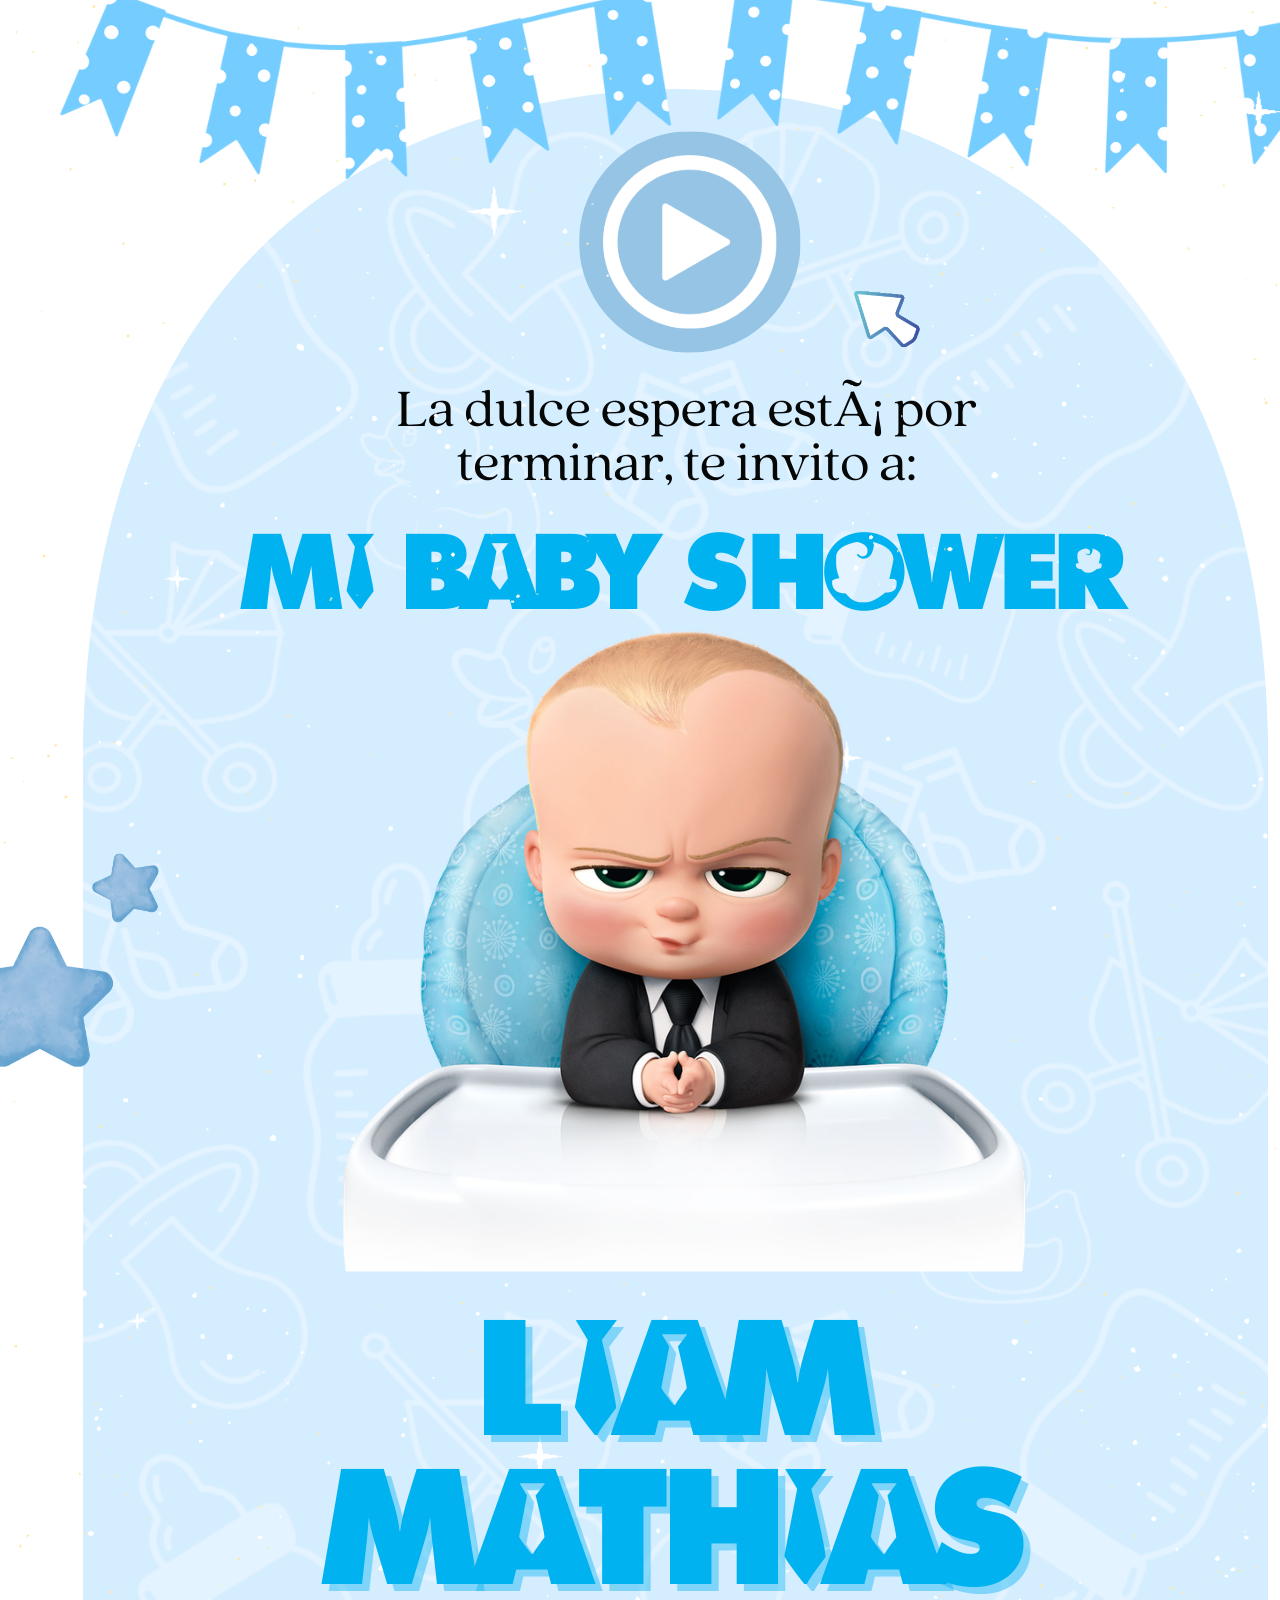
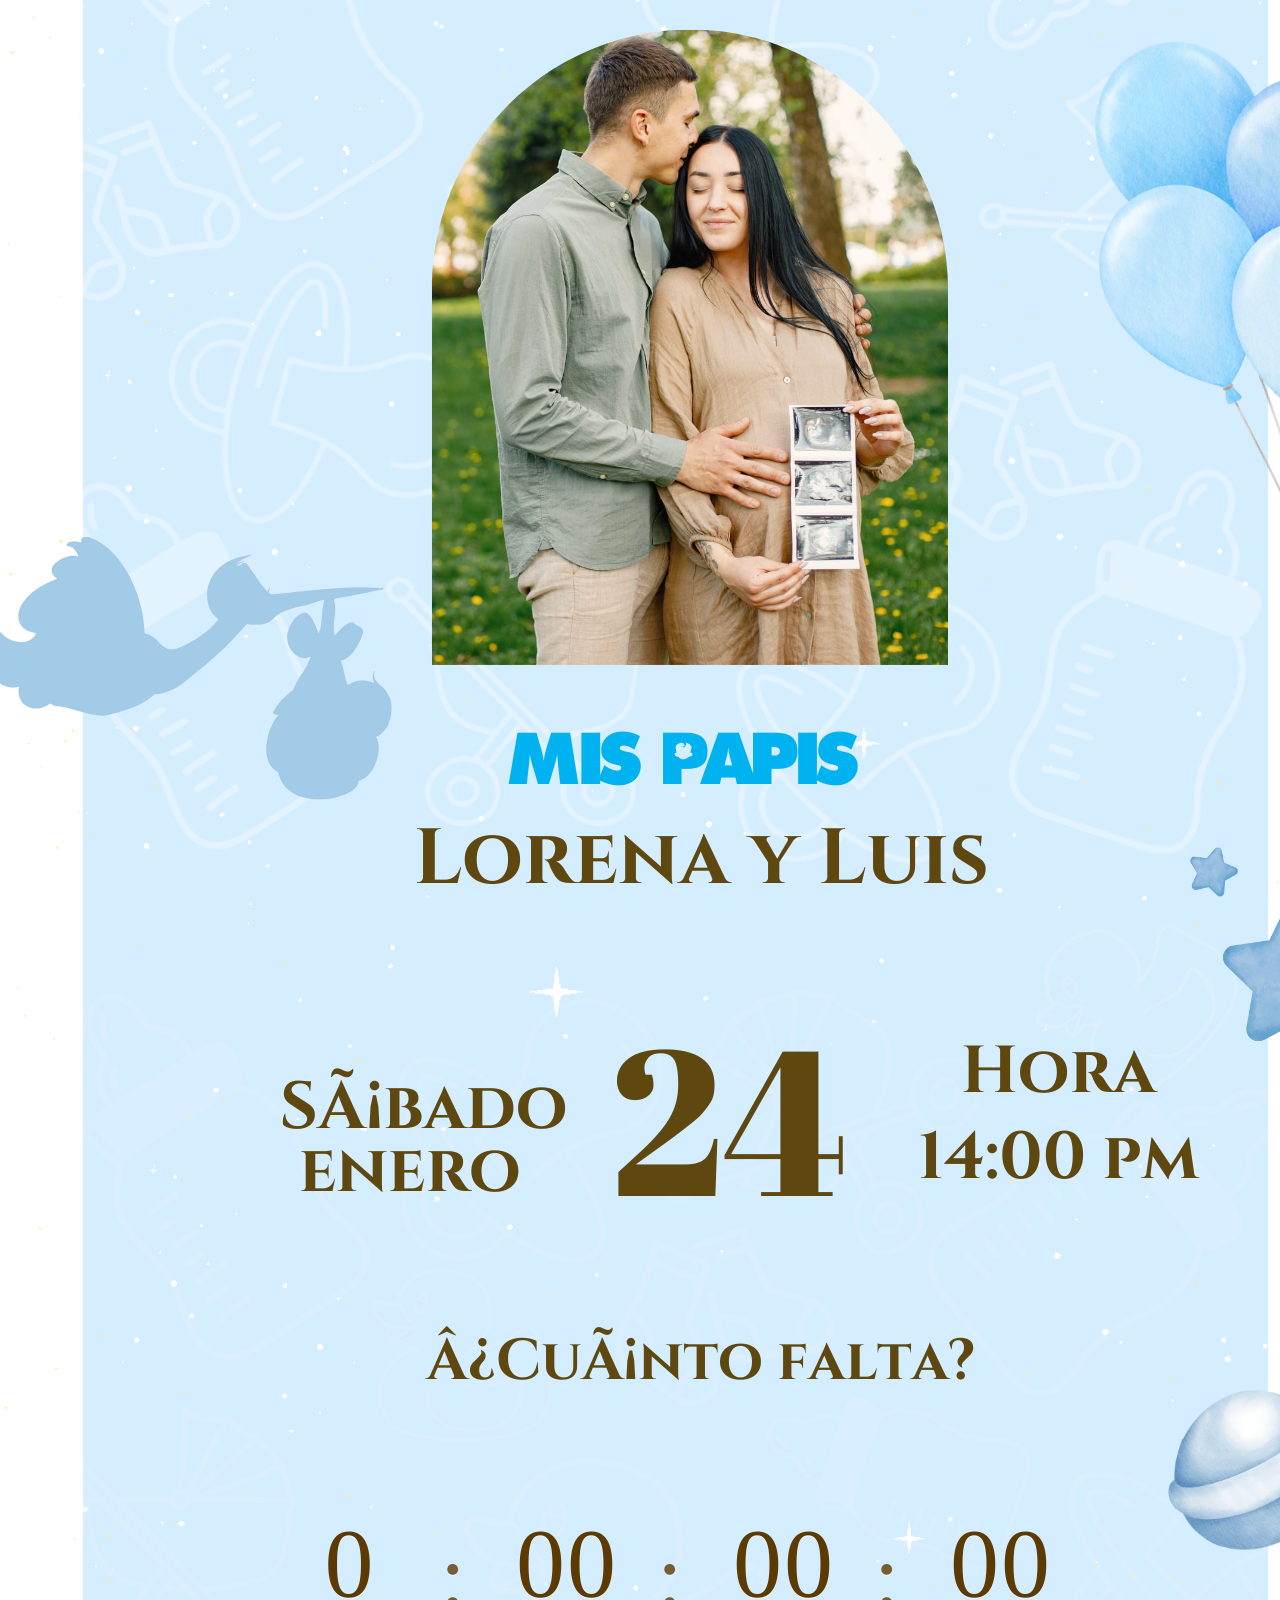
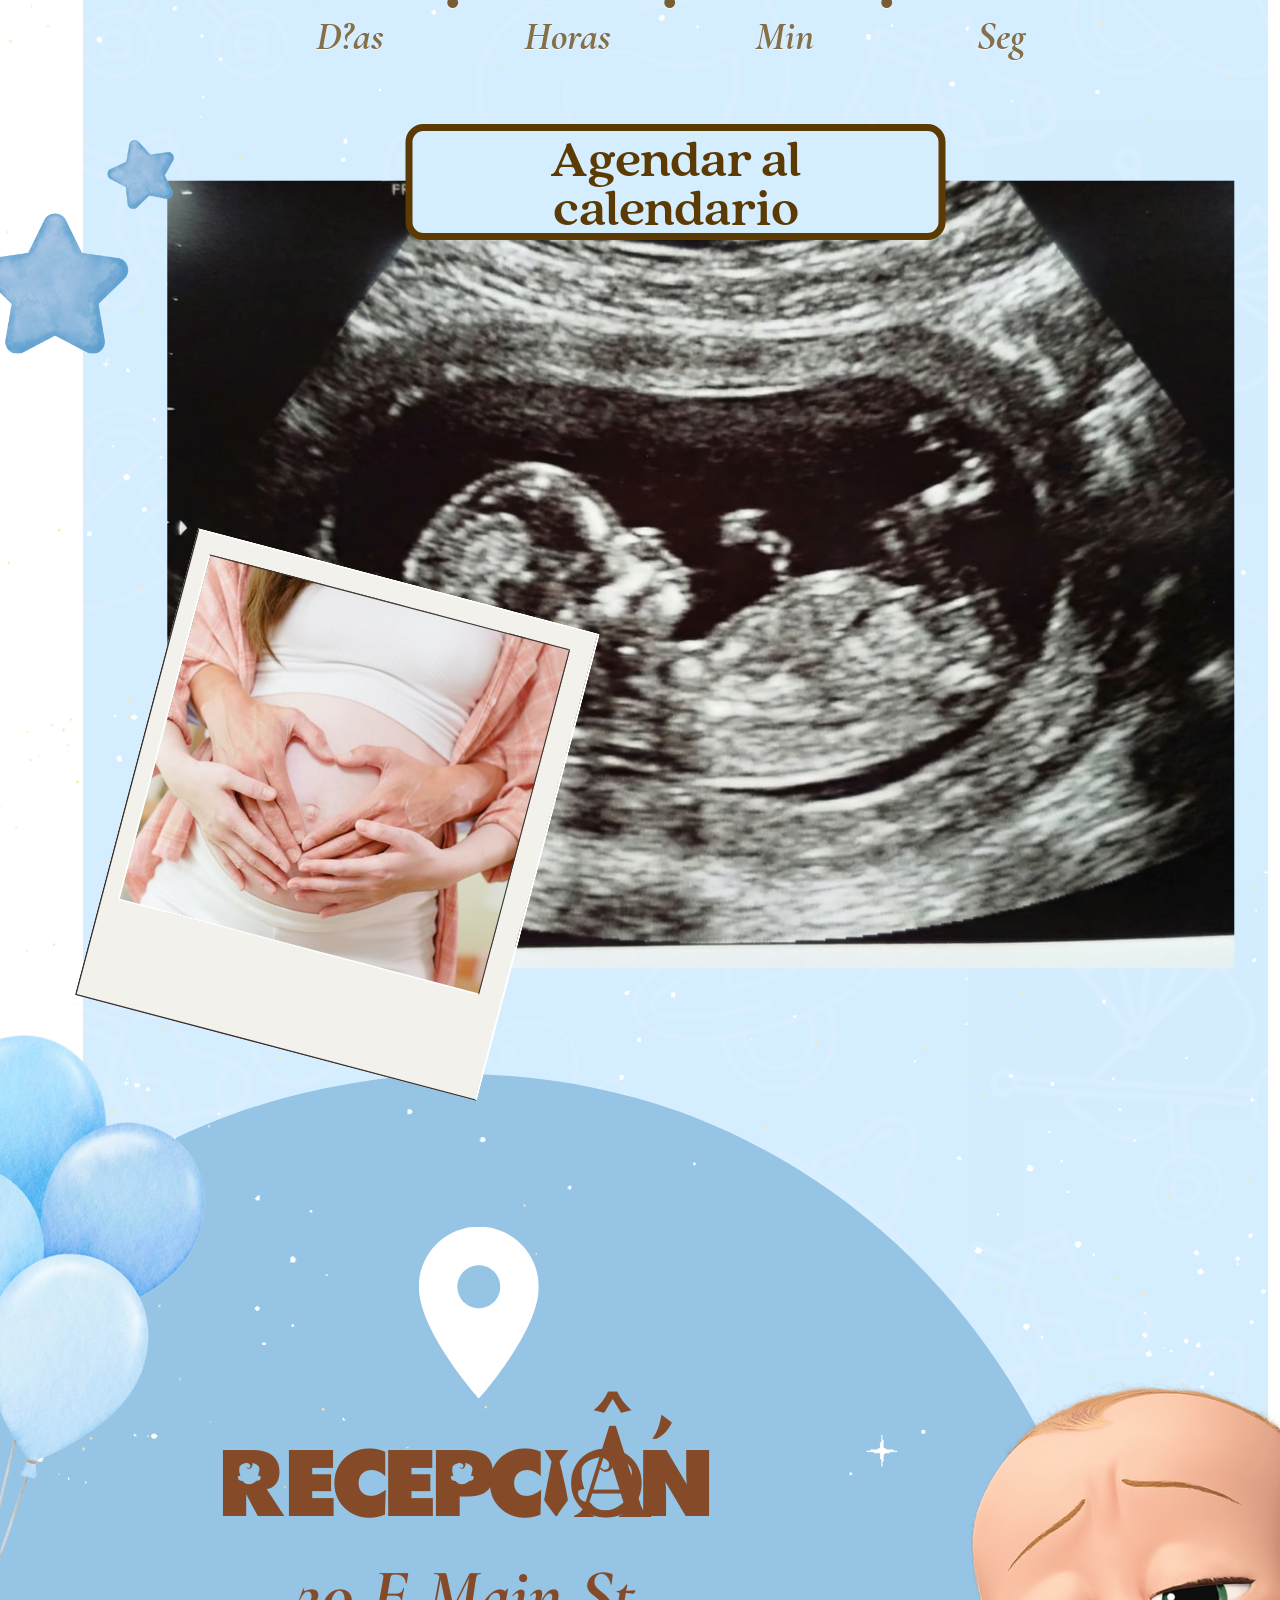
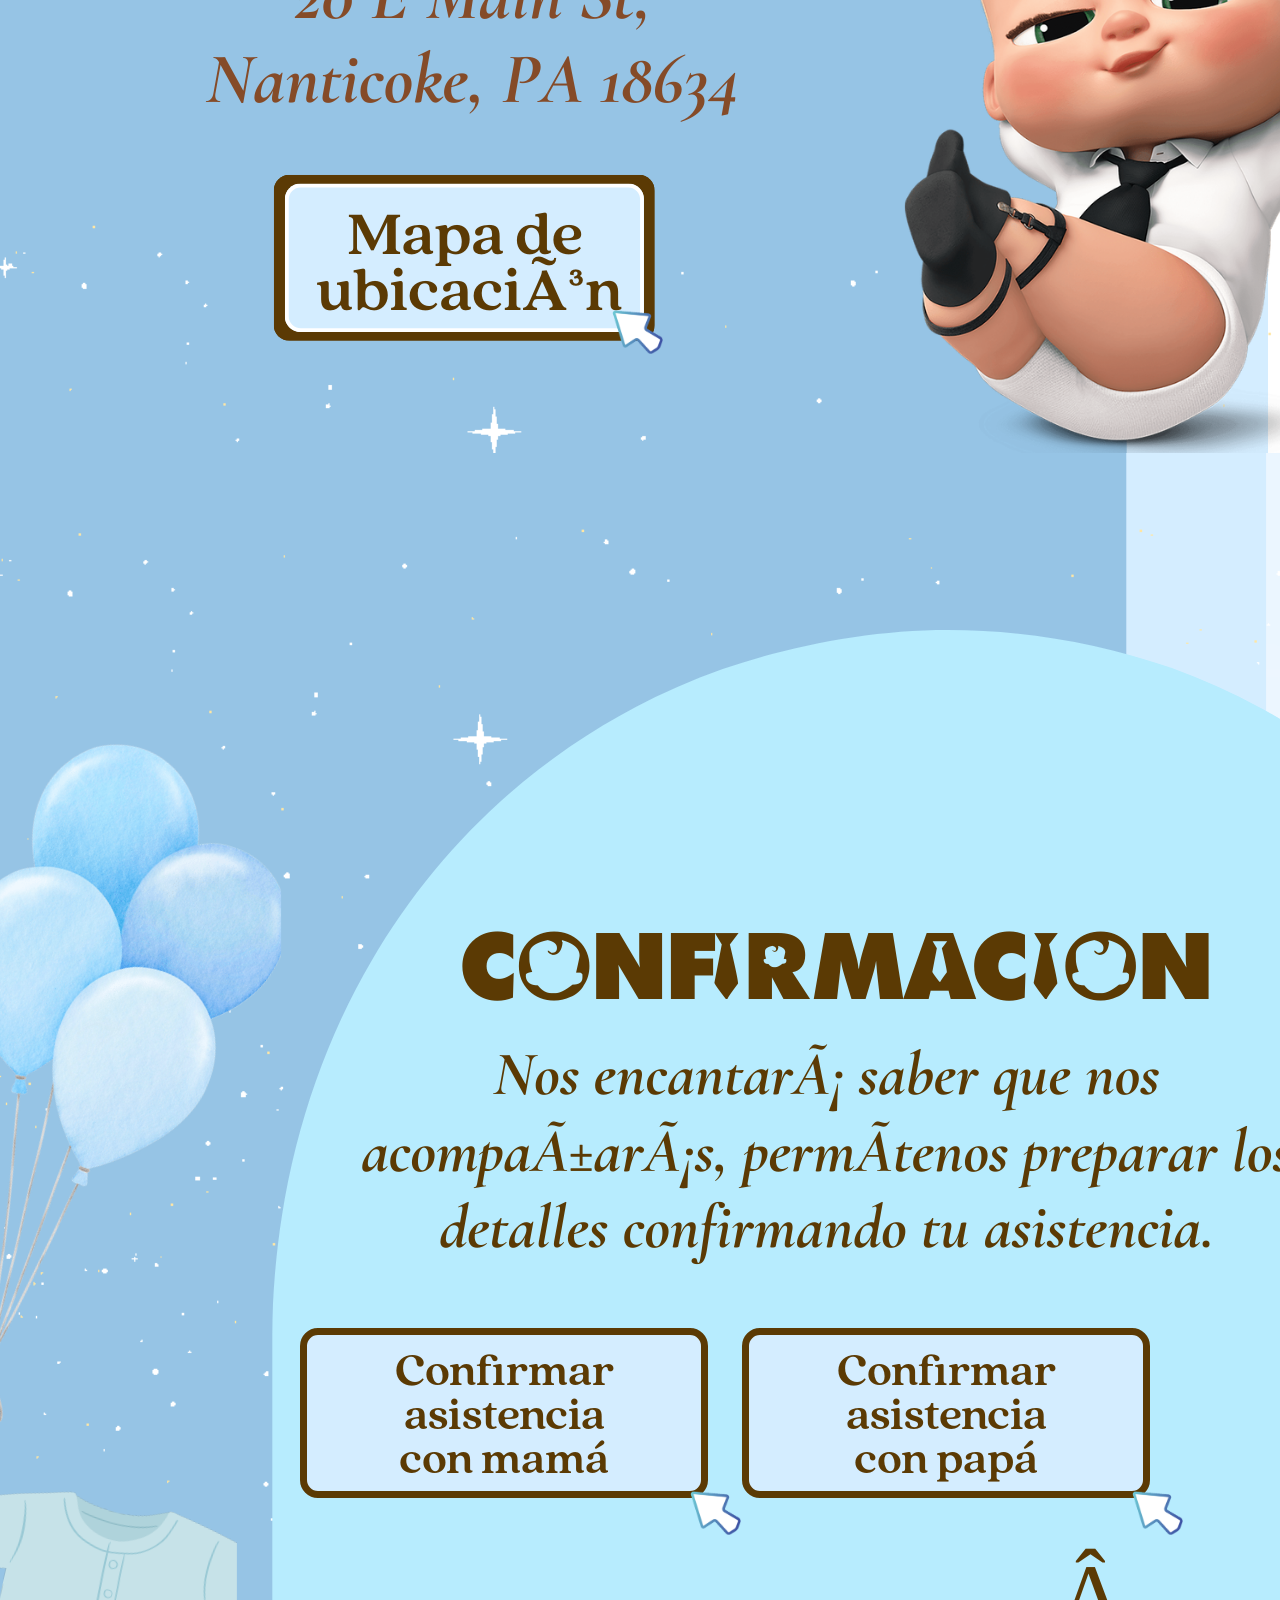
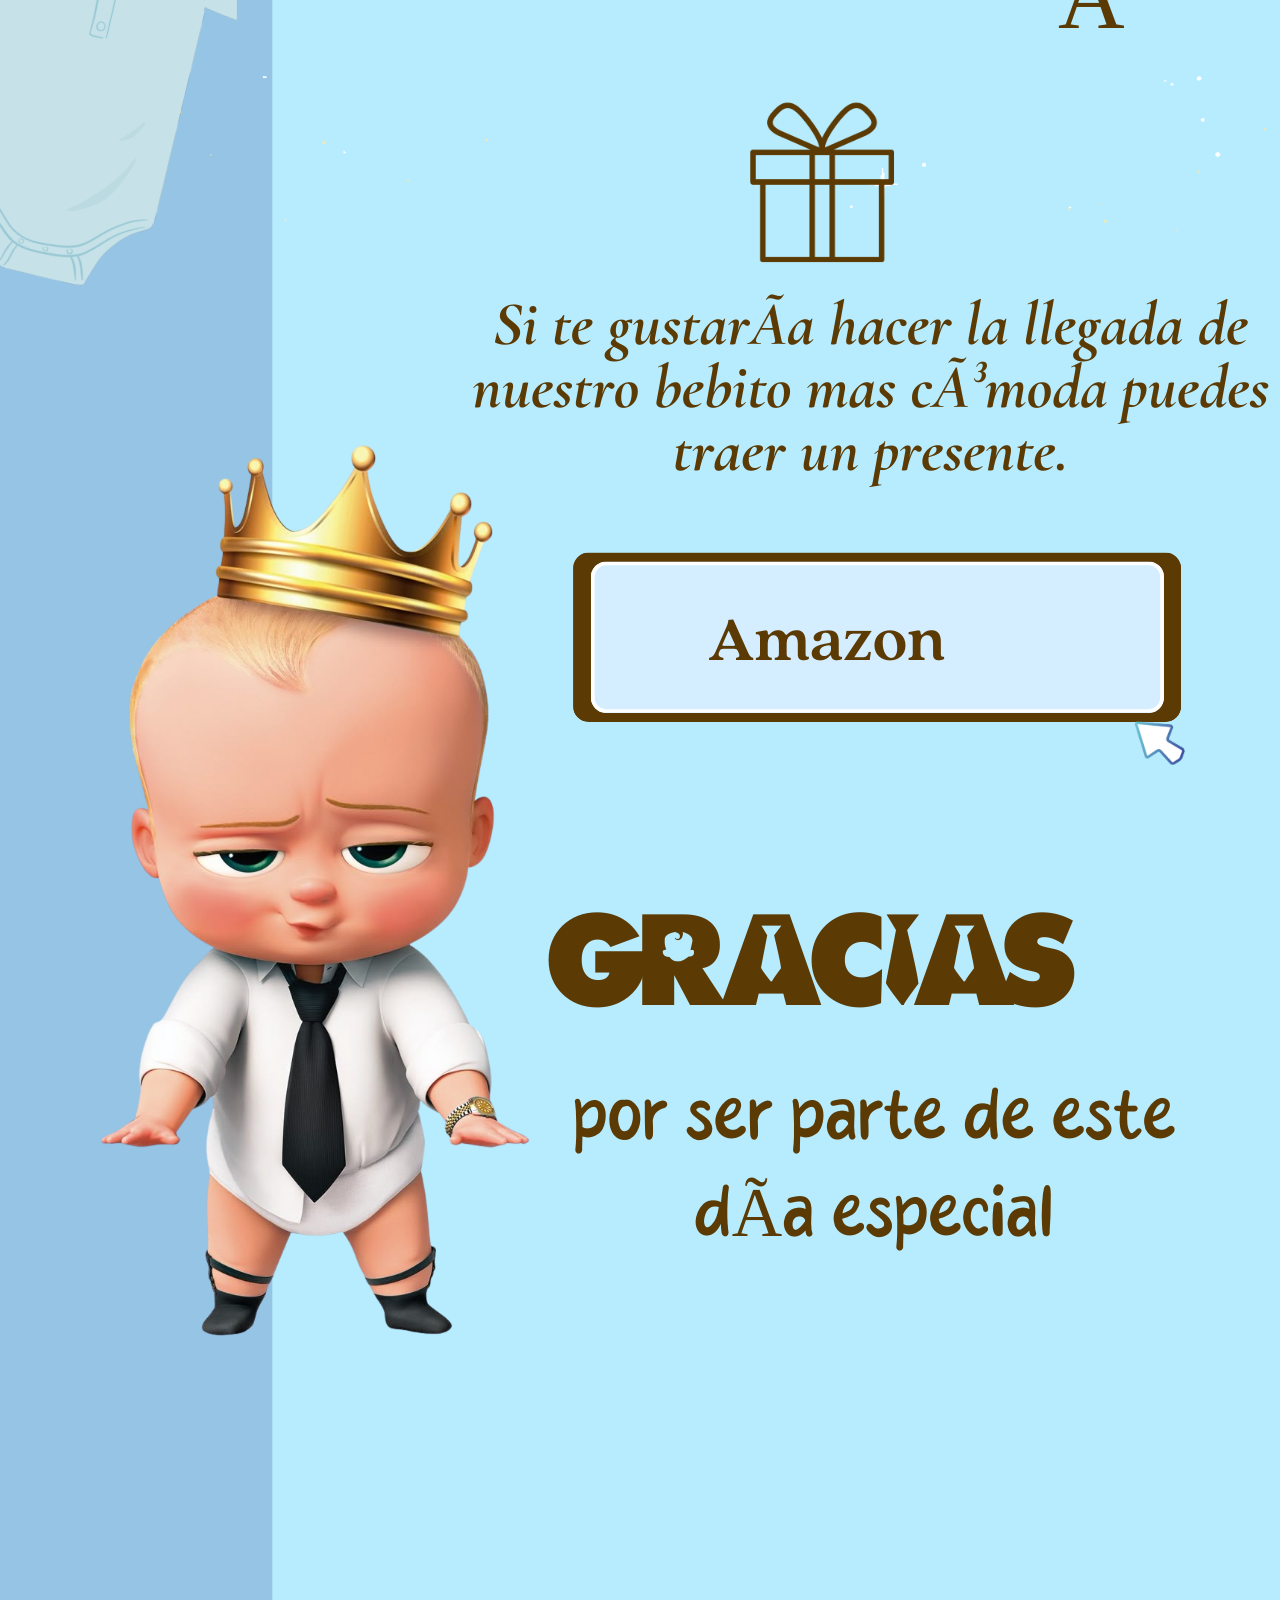
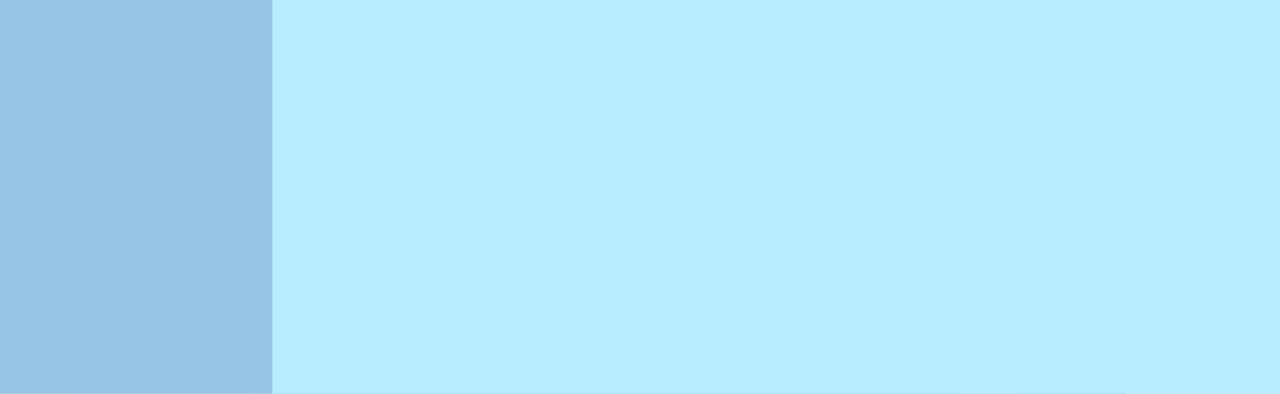
==== commit 31f903c1: "Actualizados estilos y flasheos" ====
--- a/index.editable.html
+++ b/index.editable.html
@@ -1,4 +1,4 @@
-<!DOCTYPE html>
+﻿<!DOCTYPE html>
 <html dir="ltr" lang="es-MX" class="theme light EHoceA">
 <head>
 <meta charset="utf-8">
@@ -9,9 +9,9 @@
 <meta property="og:title" content="Boss Baby">
 <meta property="og:image" content="https://susideasinvitaciones.com/boss-baby/_assets/images/d9ab6fa669d43943933c5a5c1ba78932.jpg">
 <meta property="og:type" content="website">
-<meta name="description" content="Te invitamos a celebrar este día tan especial.">
-<meta property="og:description" content="Te invitamos a celebrar este día tan especial.">
-<meta name="twitter:description" content="Te invitamos a celebrar este día tan especial.">
+<meta name="description" content="Te invitamos a celebrar este dÃ­a tan especial.">
+<meta property="og:description" content="Te invitamos a celebrar este dÃ­a tan especial.">
+<meta name="twitter:description" content="Te invitamos a celebrar este dÃ­a tan especial.">
 <meta name="referrer" content="no-referrer">
 <link rel="shortcut icon" href="assets/images/image-009-969f7c4d7a3e.png">
 <link rel="canonical" href="https://susideasinvitaciones.com/boss-baby">
@@ -27,27 +27,27 @@
 <svg class="_7KaXww"><defs><clippath id="__id1"><path d="M85.37944615384616,6.588651050744303C98.46153846153847,2.610589638196932 113.42473846153847,0 128.06892307692308,0C142.71360000000004,0 156.80541538461537,2.2376507686997087 169.7915076923077,6.215720957105265C170.0681846153846,6.340074867609211 170.34436923076922,6.340074867609211 170.62055384615385,6.46434101953129C219.38904615384618,22.37668320416082 255.3092923076923,64.39505340863246 256,143.99812703992058L256,1653.8470078881498L0,1653.8470078881498L0,145.1186247447855C0.6907716923076923,64.14669662195205 36.05828923076923,22.128019262443868 85.37944615384616,6.588651050744303Z"></path></clippath></defs></svg><div class="bFnJ2A" style="clip-path:url(#__id1);background:rgb(212,237,255);width:256px;height:1653.85px;transform:scale(4.63166,4.63166);transform-origin:0px 0px"></div>
 </div></div></div></div></div>
 <div style="clip-path:polygon(1.42109e-14px 3975.83px,1351px 3975.83px,1351px 4783.08px,1.42109e-14px 4783.08px)"><div class="DF_utQ _0xkaeQ" style="width:1441.51px;height:807.246px;transform:translate(-82.5327px,3975.83px)"><div class="DF_utQ" style="width:1441.51px;height:807.246px"><div class="Zp7NQw">
-<div class="a26Xuw"><div class="PcHy7w"><div class="uk_25A Ty61NA"><div class="Izwocg" style="width:1441.51px;height:807.246px;transform:translate(1.13687e-13px,-5.68434e-14px) rotate(0deg)"><div class="jXCxjw"><img class="paNqSg" draggable="false" src="assets/images/image-010-606794bbbd23.gif"></div></div></div></div></div>
+<div class="a26Xuw"><div class="PcHy7w"><div class="uk_25A Ty61NA"><div class="Izwocg" style="width:1441.51px;height:807.246px;transform:translate(1.13687e-13px,-5.68434e-14px) rotate(0deg)"><div class="jXCxjw"><img class="paNqSg" draggable="false" src="assets/images/image-010-static.png" data-animated-src="assets/images/image-010-606794bbbd23.gif"></div></div></div></div></div>
 <div style="position:absolute;top:0px;left:0px;transform-origin:0px 0px;height:807.246px;width:1441.51px;pointer-events:none;transform:scale(1)"></div>
 </div></div></div></div>
 <div style="clip-path:polygon(0px 3174.56px,1351px 3174.56px,1351px 3981.81px,0px 3981.81px)"><div class="DF_utQ _0xkaeQ" style="width:1441.51px;height:807.246px;transform:translate(-50.8956px,3174.56px)"><div class="DF_utQ" style="width:1441.51px;height:807.246px"><div class="Zp7NQw">
-<div class="a26Xuw"><div class="PcHy7w"><div class="uk_25A Ty61NA"><div class="Izwocg" style="width:1441.51px;height:807.246px;transform:translate(1.13687e-13px,-5.68434e-14px) rotate(0deg)"><div class="jXCxjw"><img class="paNqSg" draggable="false" src="assets/images/image-010-606794bbbd23.gif"></div></div></div></div></div>
+<div class="a26Xuw"><div class="PcHy7w"><div class="uk_25A Ty61NA"><div class="Izwocg" style="width:1441.51px;height:807.246px;transform:translate(1.13687e-13px,-5.68434e-14px) rotate(0deg)"><div class="jXCxjw"><img class="paNqSg" draggable="false" src="assets/images/image-010-static.png" data-animated-src="assets/images/image-010-606794bbbd23.gif"></div></div></div></div></div>
 <div style="position:absolute;top:0px;left:0px;transform-origin:0px 0px;height:807.246px;width:1441.51px;pointer-events:none;transform:scale(1)"></div>
 </div></div></div></div>
 <div style="clip-path:polygon(1.56763e-13px 2380.94px,1351px 2380.94px,1351px 3188.18px,1.56763e-13px 3188.18px)"><div class="DF_utQ _0xkaeQ" style="width:1441.51px;height:807.246px;transform:translate(-3.64381px,2380.94px)"><div class="DF_utQ" style="width:1441.51px;height:807.246px"><div class="Zp7NQw">
-<div class="a26Xuw"><div class="PcHy7w"><div class="uk_25A Ty61NA"><div class="Izwocg" style="width:1441.51px;height:807.246px;transform:translate(1.13687e-13px,-5.68434e-14px) rotate(0deg)"><div class="jXCxjw"><img class="paNqSg" draggable="false" src="assets/images/image-010-606794bbbd23.gif"></div></div></div></div></div>
+<div class="a26Xuw"><div class="PcHy7w"><div class="uk_25A Ty61NA"><div class="Izwocg" style="width:1441.51px;height:807.246px;transform:translate(1.13687e-13px,-5.68434e-14px) rotate(0deg)"><div class="jXCxjw"><img class="paNqSg" draggable="false" src="assets/images/image-010-static.png" data-animated-src="assets/images/image-010-606794bbbd23.gif"></div></div></div></div></div>
 <div style="position:absolute;top:0px;left:0px;transform-origin:0px 0px;height:807.246px;width:1441.51px;pointer-events:none;transform:scale(1)"></div>
 </div></div></div></div>
 <div style="clip-path:polygon(0px 1585.9px,1351px 1585.9px,1351px 2393.14px,0px 2393.14px)"><div class="DF_utQ _0xkaeQ" style="width:1441.51px;height:807.246px;transform:translate(-48.8988px,1585.9px)"><div class="DF_utQ" style="width:1441.51px;height:807.246px"><div class="Zp7NQw">
-<div class="a26Xuw"><div class="PcHy7w"><div class="uk_25A Ty61NA"><div class="Izwocg" style="width:1441.51px;height:807.246px;transform:translate(1.13687e-13px,-5.68434e-14px) rotate(0deg)"><div class="jXCxjw"><img class="paNqSg" draggable="false" src="assets/images/image-010-606794bbbd23.gif"></div></div></div></div></div>
+<div class="a26Xuw"><div class="PcHy7w"><div class="uk_25A Ty61NA"><div class="Izwocg" style="width:1441.51px;height:807.246px;transform:translate(1.13687e-13px,-5.68434e-14px) rotate(0deg)"><div class="jXCxjw"><img class="paNqSg" draggable="false" src="assets/images/image-010-static.png" data-animated-src="assets/images/image-010-606794bbbd23.gif"></div></div></div></div></div>
 <div style="position:absolute;top:0px;left:0px;transform-origin:0px 0px;height:807.246px;width:1441.51px;pointer-events:none;transform:scale(1)"></div>
 </div></div></div></div>
 <div style="clip-path:polygon(8.52651e-14px 790.858px,1347.36px 790.858px,1347.36px 1598.1px,8.52651e-14px 1598.1px)"><div class="DF_utQ _0xkaeQ" style="width:1441.51px;height:807.246px;transform:translate(-94.1538px,790.858px)"><div class="DF_utQ" style="width:1441.51px;height:807.246px"><div class="Zp7NQw">
-<div class="a26Xuw"><div class="PcHy7w"><div class="uk_25A Ty61NA"><div class="Izwocg" style="width:1441.51px;height:807.246px;transform:translate(1.13687e-13px,-5.68434e-14px) rotate(0deg)"><div class="jXCxjw"><img class="paNqSg" draggable="false" src="assets/images/image-010-606794bbbd23.gif"></div></div></div></div></div>
+<div class="a26Xuw"><div class="PcHy7w"><div class="uk_25A Ty61NA"><div class="Izwocg" style="width:1441.51px;height:807.246px;transform:translate(1.13687e-13px,-5.68434e-14px) rotate(0deg)"><div class="jXCxjw"><img class="paNqSg" draggable="false" src="assets/images/image-010-static.png" data-animated-src="assets/images/image-010-606794bbbd23.gif"></div></div></div></div></div>
 <div style="position:absolute;top:0px;left:0px;transform-origin:0px 0px;height:807.246px;width:1441.51px;pointer-events:none;transform:scale(1)"></div>
 </div></div></div></div>
 <div style="clip-path:polygon(-1.42109e-14px 0.505324px,1351px 0.505324px,1351px 807.751px,-1.42109e-14px 807.751px)"><div class="DF_utQ _0xkaeQ" style="width:1441.51px;height:807.246px;transform:translate(-66.098px,0.505324px)"><div class="DF_utQ" style="width:1441.51px;height:807.246px"><div class="Zp7NQw">
-<div class="a26Xuw"><div class="PcHy7w"><div class="uk_25A Ty61NA"><div class="Izwocg" style="width:1441.51px;height:807.246px;transform:translate(1.13687e-13px,-5.68434e-14px) rotate(0deg)"><div class="jXCxjw"><img class="paNqSg" draggable="false" src="assets/images/image-010-606794bbbd23.gif"></div></div></div></div></div>
+<div class="a26Xuw"><div class="PcHy7w"><div class="uk_25A Ty61NA"><div class="Izwocg" style="width:1441.51px;height:807.246px;transform:translate(1.13687e-13px,-5.68434e-14px) rotate(0deg)"><div class="jXCxjw"><img class="paNqSg" draggable="false" src="assets/images/image-010-static.png" data-animated-src="assets/images/image-010-606794bbbd23.gif"></div></div></div></div></div>
 <div style="position:absolute;top:0px;left:0px;transform-origin:0px 0px;height:807.246px;width:1441.51px;pointer-events:none;transform:scale(1)"></div>
 </div></div></div></div>
 <div class="DF_utQ _0xkaeQ" style="width:1351px;height:2466.83px;transform:translate(7.97728px,2466.83px)"><div style="width:1351px;height:2466.83px;transform:scale(1,1);transform-origin:0px 0px">
@@ -330,18 +330,18 @@
 <svg class="_7KaXww"><defs><clippath id="__id301"><path d="M0,0L1699.8373842509047,0L1699.8373842509047,256L0,256Z"></path></clippath></defs></svg><div class="bFnJ2A" style="clip-path:url(#__id301);background:rgb(150,196,229);width:1699.84px;height:256px;transform:scale(0.505124,0.505124);transform-origin:0px 0px"></div>
 </div></div></div>
 <div class="DF_utQ _0xkaeQ" style="width:1185.7px;height:663.995px;transform:translate(79.0038px,1282.75px)"><div class="Zp7NQw">
-<div class="a26Xuw"><div class="PcHy7w"><div class="uk_25A Ty61NA"><div class="Izwocg" style="width:1185.7px;height:663.995px;transform:translate(1.13687e-13px,-5.68434e-14px) rotate(0deg)"><div class="jXCxjw"><img class="paNqSg" draggable="false" src="assets/images/image-010-606794bbbd23.gif"></div></div></div></div></div>
+<div class="a26Xuw"><div class="PcHy7w"><div class="uk_25A Ty61NA"><div class="Izwocg" style="width:1185.7px;height:663.995px;transform:translate(1.13687e-13px,-5.68434e-14px) rotate(0deg)"><div class="jXCxjw"><img class="paNqSg" draggable="false" src="assets/images/image-010-static.png" data-animated-src="assets/images/image-010-606794bbbd23.gif"></div></div></div></div></div>
 <div style="position:absolute;top:0px;left:0px;transform-origin:0px 0px;height:663.995px;width:1185.7px;pointer-events:none;transform:scale(1)"></div>
 </div></div>
 <div style="clip-path:polygon(0px 4273.92px,1126.9px 4273.92px,1126.9px 5253.67px,0px 5253.67px)"><div class="DF_utQ _0xkaeQ" style="width:1336.86px;height:4349.19px;transform:translate(-209.956px,4273.92px)"><div class="DF_utQ" style="width:1336.86px;height:4349.19px"><div class="m1aeoQ" style="position:absolute;top:0px;left:0px;transform-origin:0px 0px;height:4349.19px;width:1336.86px;transform:scale(1)"><div class="hWv4NA" style="width:1336.86px;height:4349.19px;margin-left:0px;margin-top:0px">
 <svg class="_7KaXww"><defs><clippath id="__id307"><path d="M85.37944615384615,7.470379267501552C98.46153846153844,2.9599525849737693 113.42473846153845,0 128.06892307692306,0C142.71359999999999,0 156.80541538461537,2.5371050586318185 169.7915076923077,7.04754169144966C170.0681846153846,7.188537301583919 170.3443692307692,7.188537301583919 170.62055384615383,7.329433408817588C219.38904615384615,25.371249592119366 255.30929230769226,73.01274087950972 256,140.11557522983708L256,832.8410870797034L0,832.8410870797034L0,140.62966465691474C0.6907716923076922,72.73114767084355 36.05828923076923,25.089308123301144 85.37944615384615,7.470379267501552Z"></path></clippath></defs></svg><div class="bFnJ2A" style="clip-path:url(#__id307);background:rgb(150,196,229);width:256px;height:832.841px;transform:scale(5.22211,5.22211);transform-origin:0px 0px"></div>
 </div></div></div></div></div>
 <div style="clip-path:polygon(-2.4869e-14px 3893.51px,1351px 3893.51px,1351px 4700.76px,-2.4869e-14px 4700.76px)"><div class="DF_utQ _0xkaeQ" style="width:1441.51px;height:807.246px;transform:translate(-30.8881px,3893.51px)"><div class="DF_utQ" style="width:1441.51px;height:807.246px"><div class="Zp7NQw">
-<div class="a26Xuw"><div class="PcHy7w"><div class="uk_25A Ty61NA"><div class="Izwocg" style="width:1441.51px;height:807.246px;transform:translate(1.13687e-13px,-5.68434e-14px) rotate(0deg)"><div class="jXCxjw"><img class="paNqSg" draggable="false" src="assets/images/image-010-606794bbbd23.gif"></div></div></div></div></div>
+<div class="a26Xuw"><div class="PcHy7w"><div class="uk_25A Ty61NA"><div class="Izwocg" style="width:1441.51px;height:807.246px;transform:translate(1.13687e-13px,-5.68434e-14px) rotate(0deg)"><div class="jXCxjw"><img class="paNqSg" draggable="false" src="assets/images/image-010-static.png" data-animated-src="assets/images/image-010-606794bbbd23.gif"></div></div></div></div></div>
 <div style="position:absolute;top:0px;left:0px;transform-origin:0px 0px;height:807.246px;width:1441.51px;pointer-events:none;transform:scale(1)"></div>
 </div></div></div></div>
 <div style="clip-path:polygon(-1.42109e-14px 5020.89px,1351px 5020.89px,1351px 5253.67px,-1.42109e-14px 5253.67px)"><div class="DF_utQ _0xkaeQ" style="width:1441.51px;height:807.246px;transform:translate(-66.098px,5020.89px)"><div class="DF_utQ" style="width:1441.51px;height:807.246px"><div class="Zp7NQw">
-<div class="a26Xuw"><div class="PcHy7w"><div class="uk_25A Ty61NA"><div class="Izwocg" style="width:1441.51px;height:807.246px;transform:translate(1.13687e-13px,-5.68434e-14px) rotate(0deg)"><div class="jXCxjw"><img class="paNqSg" draggable="false" src="assets/images/image-010-606794bbbd23.gif"></div></div></div></div></div>
+<div class="a26Xuw"><div class="PcHy7w"><div class="uk_25A Ty61NA"><div class="Izwocg" style="width:1441.51px;height:807.246px;transform:translate(1.13687e-13px,-5.68434e-14px) rotate(0deg)"><div class="jXCxjw"><img class="paNqSg" draggable="false" src="assets/images/image-010-static.png" data-animated-src="assets/images/image-010-606794bbbd23.gif"></div></div></div></div></div>
 <div style="position:absolute;top:0px;left:0px;transform-origin:0px 0px;height:807.246px;width:1441.51px;pointer-events:none;transform:scale(1)"></div>
 </div></div></div></div>
 <div class="DF_utQ _0xkaeQ" style="width:516.318px;height:635.468px;transform:translate(431.708px,1629.61px)"><div class="m1aeoQ" style="position:absolute;top:0px;left:0px;transform-origin:0px 0px;height:635.468px;width:516.318px;transform:scale(1)">
@@ -351,7 +351,7 @@
 <div class="Pr6LEA"></div>
 </div></div>
 <div class="DF_utQ _0xkaeQ" style="width:1457.51px;height:816.208px;transform:translate(-26.8714px,6377.74px)"><div class="Zp7NQw">
-<div class="a26Xuw"><div class="PcHy7w"><div class="uk_25A Ty61NA"><div class="Izwocg" style="width:1457.51px;height:816.208px;transform:translate(1.13687e-13px,-5.68434e-14px) rotate(0deg)"><div class="jXCxjw"><img class="paNqSg" draggable="false" src="assets/images/image-010-606794bbbd23.gif"></div></div></div></div></div>
+<div class="a26Xuw"><div class="PcHy7w"><div class="uk_25A Ty61NA"><div class="Izwocg" style="width:1457.51px;height:816.208px;transform:translate(1.13687e-13px,-5.68434e-14px) rotate(0deg)"><div class="jXCxjw"><img class="paNqSg" draggable="false" src="assets/images/image-010-static.png" data-animated-src="assets/images/image-010-606794bbbd23.gif"></div></div></div></div></div>
 <div style="position:absolute;top:0px;left:0px;transform-origin:0px 0px;height:816.208px;width:1457.51px;pointer-events:none;transform:scale(1)"></div>
 </div></div>
 <div class="DF_utQ _0xkaeQ" style="width:221.519px;height:221.519px;transform:translate(579.107px,131.263px)"><div class="m1aeoQ" style="position:absolute;top:0px;left:0px;transform-origin:0px 0px;height:221.519px;width:221.519px;transform:scale(1)"><div class="hWv4NA" style="width:221.519px;height:221.519px;margin-left:0px;margin-top:0px">
@@ -383,7 +383,7 @@
 </div>
 <svg class="qY_pAA" viewbox="0 0 43.955056626974326 18.187179626510016" style="overflow:hidden;width:359.248px;height:148.645px"><defs><clippath id="__id340"><path d="M1.93615076,0L42.01890587,0C43.088212410000004,0 43.95505663,0.86684422 43.95505663,1.93615076L43.95505663,16.25102887C43.95505663,17.3203354 43.088212410000004,18.18717963 42.01890587,18.18717963L1.93615076,18.18717963C0.86684422,18.18717963 0,17.3203354 0,16.25102887L0,1.93615076C0,0.86684422 0.86684422,0 1.93615076,0Z"></path></clippath></defs><path d="M1.93615076,0L42.01890587,0C43.088212410000004,0 43.95505663,0.86684422 43.95505663,1.93615076L43.95505663,16.25102887C43.95505663,17.3203354 43.088212410000004,18.18717963 42.01890587,18.18717963L1.93615076,18.18717963C0.86684422,18.18717963 0,17.3203354 0,16.25102887L0,1.93615076C0,0.86684422 0.86684422,0 1.93615076,0Z" stroke="#ffffff" stroke-width="7.912152269399707" stroke-linecap="butt" clip-path="url(#__id340)" fill="none" vector-effect="non-scaling-stroke"></path></svg>
 </div></div>
-<div class="DF_utQ _0xkaeQ" style="width:299.024px;height:130.986px;transform:translate(41.9099px,18.8569px)"><div class="aF9o6Q _0yZ6Qg" style="writing-mode:horizontal-tb;width:302.344px;height:132.44px;transform:scale(0.989019,0.989019);transform-origin:0px 0px"><div style="transform:translate(-0.159748px,10.2239px)"><div class="E8yZTA"><div><div lang="es-MX" class="_2UyCZQ vkN2Cw Mb8E_A e1_zQg"><p class="_28USrA AfeL7g XN6uKA _4N4NA" style="font-family:YAFdJqpPvDU_0,auto;--H97cbQ:63.8993px;color:rgb(91,58,4);line-height:56px;letter-spacing:-0.005em;--gixK-A:0;text-transform:none;--kJ5CrQ:0;--zPlnxA:none;list-style-type:none"><a href="https://maps.app.goo.gl/2uxUi5Q8i4EzYdG58?g_st=iw" target="_blank" draggable="false" rel="noopener nofollow" class="a_GcMg" style="font-size:1em;font-weight:700;font-style:normal;color:rgb(91,58,4);font-kerning:none;text-decoration-line:none;text-decoration-thickness:initial;text-decoration-style:initial" data-editable-text="texto-001" title="Editar texto-001" data-editable-link="enlace-001">Mapa de<br>ubicación</a></p></div></div></div></div></div></div>
+<div class="DF_utQ _0xkaeQ" style="width:299.024px;height:130.986px;transform:translate(41.9099px,18.8569px)"><div class="aF9o6Q _0yZ6Qg" style="writing-mode:horizontal-tb;width:302.344px;height:132.44px;transform:scale(0.989019,0.989019);transform-origin:0px 0px"><div style="transform:translate(-0.159748px,10.2239px)"><div class="E8yZTA"><div><div lang="es-MX" class="_2UyCZQ vkN2Cw Mb8E_A e1_zQg"><p class="_28USrA AfeL7g XN6uKA _4N4NA" style="font-family:YAFdJqpPvDU_0,auto;--H97cbQ:63.8993px;color:rgb(91,58,4);line-height:56px;letter-spacing:-0.005em;--gixK-A:0;text-transform:none;--kJ5CrQ:0;--zPlnxA:none;list-style-type:none"><a href="https://maps.app.goo.gl/2uxUi5Q8i4EzYdG58?g_st=iw" target="_blank" draggable="false" rel="noopener nofollow" class="a_GcMg" style="font-size:1em;font-weight:700;font-style:normal;color:rgb(91,58,4);font-kerning:none;text-decoration-line:none;text-decoration-thickness:initial;text-decoration-style:initial" data-editable-text="texto-001" title="Editar texto-001" data-editable-link="enlace-001">Mapa de<br>ubicaciÃ³n</a></p></div></div></div></div></div></div>
 </div></div>
 <div class="DF_utQ _0xkaeQ" style="width:858.628px;height:41.5176px;transform:translate(254.163px,3213.3px);display:none!important" data-template-hidden="removed-countdown-background"><div class="m1aeoQ" style="position:absolute;top:0px;left:0px;transform-origin:0px 0px;height:41.5176px;width:858.628px;transform:scale(1)"><div class="hWv4NA" style="width:858.628px;height:41.5176px;margin-left:0px;margin-top:0px">
 <svg class="_7KaXww"><defs><clippath id="__id343"><path d="M0,0L5294.352386918168,0L5294.352386918168,256L0,256Z"></path></clippath></defs></svg><div class="bFnJ2A" style="clip-path:url(#__id343);background:rgb(150,196,229);width:5294.35px;height:256px;transform:scale(0.162178,0.162178);transform-origin:0px 0px"></div>
@@ -408,7 +408,9 @@
 </div>
 </div></div></div>
 </div></div>
-<div class="DF_utQ _0xkaeQ" style="width:48.5499px;height:24.4478px;transform:translate(1020.39px,3072.73px);display:none!important" data-template-hidden="removed-countdown-background"><div class="m1aeoQ" style="position:absolute;top:0px;left:0px;transform-origin:0px 0px;height:24.4478px;width:48.5499px;transform:scale(1)"><div class="hWv4NA" style="width:48.5499px;height:24.4478px;margin-left:0px;margin-top:0px">
+<div class="DF_utQ _0xkaeQ template-calendar-control" style="width:540px;height:116px;transform:translate(405.5px,3324px);z-index:40">
+  <a class="template-calendar-button" href="#" target="_blank" rel="noopener nofollow" draggable="false" data-editable-text="texto-025" data-editable-link="enlace-004" data-calendar-title="Baby Shower Ismael Mathias" data-calendar-location="20 E Main St, Nanticoke, PA 18634" data-calendar-description="Baby Shower de Ismael Mathias" data-calendar-timezone="America/New_York" title="Editar texto-025 / enlace-004 Google Calendar">Agendar al<br>calendario</a>
+</div><div class="DF_utQ _0xkaeQ" style="width:48.5499px;height:24.4478px;transform:translate(1020.39px,3072.73px);display:none!important" data-template-hidden="removed-countdown-background"><div class="m1aeoQ" style="position:absolute;top:0px;left:0px;transform-origin:0px 0px;height:24.4478px;width:48.5499px;transform:scale(1)"><div class="hWv4NA" style="width:48.5499px;height:24.4478px;margin-left:0px;margin-top:0px">
 <svg class="_7KaXww"><defs><clippath id="__id346"><path d="M0,0L508.3811585343643,0L508.3811585343643,256L0,256Z"></path></clippath></defs></svg><div class="bFnJ2A" style="clip-path:url(#__id346);background:rgb(150,196,229);width:508.381px;height:256px;transform:scale(0.0954991,0.0954991);transform-origin:0px 0px"></div>
 </div></div></div>
 <div class="DF_utQ _0xkaeQ" style="width:1067.29px;height:787.607px;transform:translate(167.281px,3380.43px)"><div class="Zp7NQw">
@@ -466,16 +468,16 @@
 <div class="IwXXkw _qImYg JbJFjg _CObZw"></div>
 <div class="_5sVuA"><span aria-hidden="true" class="NA_Img dkWypw _6ti9_A"><svg xmlns="http://www.w3.org/2000/svg" xmlns:xlink="http://www.w3.org/1999/xlink" width="24" height="24" viewbox="0 0 24 24"><defs><path id="_265464792__a" d="M4 21A9 9 0 0 0 4 3a1 1 0 1 0 0 2 7 7 0 1 1 0 14 1 1 0 0 0 0 2z"></path></defs><use fill="currentColor" fill-rule="nonzero" transform="matrix(-1 0 0 1 16 0)" xlink:href="#_265464792__a"></use></svg></span></div>
 </div></div>
-<div class="S3wQqg lKZixA _8YzbFQ"><div class="uqhtBg"><iframe style="width:100%;height:100%;border:0" allowfullscreen sandbox="allow-popups allow-top-navigation-by-user-activation" title="Contenido insertado" data-savepage-key="0-1" srcdoc="&lt;!DOCTYPE html&gt; &lt;html&gt;&lt;meta charset=utf-8&gt;&lt;title&gt;Vocaroo | Grabadora de voz en línea&lt;/title&gt;&lt;meta name=description content=&quot;Vocaroo is a quick and easy way to share voice messages over the interwebs.&quot;&gt;&lt;meta name=keywords content=voice,record,online,sound,upload,send,email,share&gt;&lt;meta name=viewport content=&quot;width=device-width,initial-scale=1&quot;&gt;&lt;style&gt;/*! normalize.css v8.0.1 | MIT License | github.com/necolas/normalize.css */html{line-height:1.15;-webkit-text-size-adjust:100%}body{margin:0}button{font-family:inherit;line-height:1.15}button{overflow:visible}button{text-transform:none}button{-webkit-appearance:button}[type=button]::-moz-focus-inner,[type=reset]::-moz-focus-inner,[type=submit]::-moz-focus-inner,button::-moz-focus-inner{border-style:none;padding:0}[type=button]:-moz-focusring,[type=reset]:-moz-focusring,[type=submit]:-moz-focusring,button:-moz-focusring{outline:1px dotted ButtonText}[type=number]::-webkit-inner-spin-button,[type=number]::-webkit-outer-spin-button{height:auto}[type=search]::-webkit-search-decoration{-webkit-appearance:none}::-webkit-file-upload-button{-webkit-appearance:button;font:inherit}&lt;/style&gt;&lt;style&gt;.Footer__activeNavLink:link,.Footer__activeNavLink:visited,.Footer__activeNavLink:hover{color:#754c96;-webkit-text-decoration:none;text-decoration:none}&lt;/style&gt;&lt;style&gt;.LoadingSpinner__spinner:after{border-radius:50%;width:1em;height:1em}@-webkit-keyframes LoadingSpinner__load8{0%{-webkit-transform:rotate(0deg);transform:rotate(0deg)}100%{-webkit-transform:rotate(360deg);transform:rotate(360deg)}}@keyframes LoadingSpinner__load8{0%{-webkit-transform:rotate(0deg);transform:rotate(0deg)}100%{-webkit-transform:rotate(360deg);transform:rotate(360deg)}}&lt;/style&gt;&lt;style&gt;.Button a:link,.Button a:visited,.Button a:hover{-webkit-text-decoration:none;text-decoration:none;color:#633263}.Button__button:hover{background-color:#dcf1bb}.Button__button:focus{border:none;outline:none}.Button__button--warning:hover{background-color:#e47c7c}.Button__button--disabled:hover{background-color:#bbca9e;color:#8c798c;box-shadow:none;cursor:default}&lt;/style&gt;&lt;style&gt;@-webkit-keyframes ButtonBubble__grow{0%{-webkit-transform:scale(0.75);transform:scale(0.75);opacity:0.2}50%{opacity:0.05}100%{-webkit-transform:scale(2);transform:scale(2);opacity:0}}@keyframes ButtonBubble__grow{0%{-webkit-transform:scale(0.75);transform:scale(0.75);opacity:0.2}50%{opacity:0.05}100%{-webkit-transform:scale(2);transform:scale(2);opacity:0}}&lt;/style&gt;&lt;style&gt;.Scrubber{width:100%;height:1.5rem;display:flex;cursor:pointer;position:relative}.Scrubber__pointerArea{width:100%;height:200%;position:absolute;-webkit-transform:translateY(-25%);transform:translateY(-25%);z-index:100}.Scrubber__pointerAreaLeft{width:1rem;height:100%;position:absolute;-webkit-transform:translateX(-100%);transform:translateX(-100%);z-index:100}.Scrubber__pointerAreaRight{width:1rem;height:100%;position:relative;float:right;-webkit-transform:translateX(100%);transform:translateX(100%);z-index:100}.Scrubber__scrubBar{height:12.5%;width:100%;background-color:#b5d654;margin-top:auto;margin-bottom:auto}.Scrubber__scrubBarFill{height:100%;background-color:#ffffcc}.Scrubber__scrubHandle{font-size:1rem;float:right;position:relative;top:50%;-webkit-transform:translateY(-50%) translateX(50%);transform:translateY(-50%) translateX(50%)}&lt;/style&gt;&lt;style&gt;.Volume{width:0.25em;height:1em;display:flex;flex-direction:column;justify-content:space-between;position:relative;cursor:pointer}.Volume__pointerArea{width:200%;height:125%;position:absolute;-webkit-transform:translate(-25%,-10%);transform:translate(-25%,-10%);z-index:100}.Volume__block{width:0.2em;margin-left:auto;margin-right:auto}.Volume__block--selected{background-color:#ffffcc}.Volume__verticalIcon{width:0.25em;height:0.25em;color:#ffffcc}&lt;/style&gt;&lt;style&gt;.Player{display:flex;align-items:center;justify-content:center;background-color:#CAFF70;position:relative}.Player--expanded{width:100%;height:100%;padding:0;border-radius:6px}.Player__itemContainer{margin:0 1rem}.Player__scrubberContainer{flex-grow:1;min-width:3rem}.Player__timeBar{display:flex;justify-content:space-between;color:#abb75b;font-size:0.75rem}.Player__button{display:block;font-size:2rem;cursor:pointer}.Player__volumeControl{font-size:2rem}&lt;/style&gt;&lt;style&gt;@-webkit-keyframes HintBubble_fadeIn{from{opacity:0}to{opacity:1}}@keyframes HintBubble_fadeIn{from{opacity:0}to{opacity:1}}.HintBubble_bubble:after{content:&quot;&quot;;position:absolute;top:0;left:50%;width:0;height:0;border:10px solid transparent;border-bottom-color:#f4fbe8;border-top:0;margin-left:-10px;margin-top:-9px}&lt;/style&gt;&lt;style&gt;.Recorder__button:focus{outline:none}@-webkit-keyframes color_change{from{background-color:rgba(255,0,0,0)}to{background-color:rgba(255,0,0,0.48)}}@keyframes color_change{from{background-color:rgba(255,0,0,0)}to{background-color:rgba(255,0,0,0.48)}}&lt;/style&gt;&lt;style&gt;.SocialShareButtons__button:hover:not(:active){opacity:0.75}&lt;/style&gt;&lt;style&gt;.EmbedPanel{display:flex;align-items:center;justify-content:center;background-color:#CAFF70;width:100vw;height:100vh;padding:0;border-radius:6px}.EmbedPanel__left{display:flex;align-items:center;justify-content:center;flex-direction:column;height:100%;background-color:#c6f579;color:#93b755;border-radius:6px 0 0 6px;cursor:pointer;transition:color .25s ease}.EmbedPanel__left:hover{color:#a1d646}.EmbedPanel__robotIcon{height:2.25rem;padding:0 0.5rem}.EmbedPanel__robotIconText{font-size:0.65rem}&lt;/style&gt;&lt;style&gt;body{font-family:Arial,&quot;Helvetica Neue&quot;,Helvetica,sans-serif;font-size:0.8333rem;color:#2D1045}a:link{-webkit-text-decoration:none;text-decoration:none;color:#6600FF}a:visited{-webkit-text-decoration:none;text-decoration:none;color:#6600FF}a:hover{-webkit-text-decoration:underline;text-decoration:underline}&lt;/style&gt;&lt;meta name=description content=&quot;Vocaroo es una forma fácil y rápida de compartir mensajes de voz a través de la red.&quot; data-react-helmet=true&gt;&lt;meta name=referrer content=no-referrer&gt;&lt;style&gt;.sf-hidden{display:none!important}&lt;/style&gt;&lt;meta http-equiv=content-security-policy content=&quot;default-src 'none'; font-src 'self' data:; img-src 'self' data:; style-src 'self' 'unsafe-inline'; media-src 'self' data:; script-src 'self' 'unsafe-inline' data:; object-src 'self' data:; frame-src 'self' data:;&quot;&gt;&lt;body style=text-align:center&gt;&lt;div id=root&gt;&lt;div class=EmbedPanel&gt;&lt;div class=EmbedPanel__left&gt;&lt;div class=EmbedPanel__robotIcon&gt;&lt;svg xmlns=http://www.w3.org/2000/svg height=100% viewBox=&quot;0 0 24 19&quot; fill=currentColor stroke=none style=display:block&gt;&lt;g transform=&quot;translate(0 -1070)&quot; fill=currentColor stroke-width=.057825&gt;&lt;path d=&quot;m14.236 1070.5c-0.11628-0.01-0.21578 0.017-0.3946 0.062-0.37701 0.096-0.76844 0.2963-1.1073 0.5677-0.17176 0.1378-0.26682 0.1463-1.7576 0.1772-0.86641 0.018-1.7568 0.061-1.979 0.095-0.67974 0.103-1.2929 0.3796-2.8528 1.2905-1.1539 0.6739-1.5668 0.9016-1.9448 1.0751-0.47723 0.2191-0.81634 0.4762-1.1979 0.906-0.48248 0.5433-0.613 0.8571-0.83549 2.0152l-0.19327 1.0046-0.39459 0.312c-0.66248 0.5245-1.0794 1.2954-1.2643 2.3374-0.12572 0.7087-0.086794 1.1438 0.14093 1.5784 0.2343 0.4472 0.65584 0.903 0.97642 1.057l0.27984 0.1349 0.18119 0.7912c0.35683 1.5486 0.78293 2.3788 1.5361 3.0016 0.25774 0.2132 0.59618 0.4688 0.75295 0.5678 0.42809 0.2701 1.5106 0.4913 2.73 0.6946h-0.00201c2.2815 0.2654 3.2558 0.2802 6.1404 0.2657 0.2102-0.02 0.84575-0.062 1.4133-0.093 1.2675-0.071 1.9235-0.1696 3.0621-0.457 1.6706-0.4218 2.194-0.6728 3.0641-1.4696 0.56278-0.5153 0.7302-0.8895 1.1073-2.4803l0.31406-1.3268 0.34628-0.2013c0.62301-0.3623 1.2385-1.2233 1.4133-1.977 0.09794-0.4223 0.02283-1.0219-0.18723-1.4777-0.18954-0.4112-0.57454-0.7816-1.1455-1.1053l-0.36842-0.2094-0.04429-1.0307c-0.0252-0.5671-0.08272-1.2417-0.12683-1.4999-0.17473-1.023-0.7893-2.2181-1.3932-2.7058-0.2909-0.2349-0.40316-0.2866-0.93817-0.4388-0.67177-0.1911-2.8538-0.5839-3.2695-0.5839-0.24399 0-0.29712-0.027-0.66236-0.312-0.34249-0.268-0.46639-0.3291-0.90797-0.4551-0.24314-0.07-0.37495-0.1061-0.49123-0.1127zm-1.4697 2.9836c0.65919 0.027 1.1659 0.1123 1.8703 0.2739 0.92478 0.212 1.0909 0.2646 1.4596 0.461 0.59661 0.3178 1.2291 0.8344 1.4797 1.2059 0.62616 0.9282 1.0677 3.0101 1.1838 5.5907 0.09081 2.0182-0.07189 4.453-0.35232 5.2687-0.09967 0.2898-0.14127 0.3454-0.33822 0.461-0.26231 0.154-1.8518 0.5382-2.6394 0.6382-0.71401 0.091-2.8299 0.2172-3.6822 0.2275-1.6318 0.012-3.3458-0.099-4.6888-0.3039-1.6017-0.2444-2.1313-0.4323-2.8306-1.0047-0.48061-0.3934-0.54079-0.4633-0.79926-0.9442-0.59196-1.1017-0.83731-2.4629-0.7912-4.3768 0.034826-1.4439 0.11524-2.0474 0.50532-3.7648l0.35634-1.5662 0.2436-0.2778c0.31433-0.3567 0.7467-0.6669 1.1475-0.8255 0.1749-0.069 0.4523-0.1806 0.61806-0.2476 0.83397-0.3388 2.4761-0.6066 4.4754-0.7288 1.3107-0.08 2.1231-0.1132 2.7823-0.087z&quot;&gt;&lt;/path&gt;&lt;path d=&quot;m3.2602 1073.4c-0.070473-0.1395 0.00459-0.7369 0.13385-1.0645 0.22671-0.5746 0.76883-1.0343 1.2792-1.0843 0.599-0.059 1.4054 0.3047 1.6832 0.759 0.23657 0.3868 0.137 0.4518-0.58693 0.3829-0.3793-0.036-0.62225-0.023-0.88891 0.05-0.42945 0.1163-1.0339 0.5086-1.2931 0.8394-0.1928 0.246-0.25181 0.2672-0.32729 0.1176z&quot;&gt;&lt;/path&gt;&lt;path d=&quot;m4.6814 1072c0.23569-0.061 0.575-0.1114 0.75402-0.1121 0.25624 0 0.30385-0.016 0.22378-0.07-0.17527-0.1193-0.6854-0.2154-0.92499-0.1741-0.39248 0.067-0.75233 0.3413-0.98559 0.7498-0.059562 0.1043-0.015633 0.089 0.21468-0.075 0.16876-0.1204 0.46834-0.2529 0.71809-0.3175z&quot;&gt;&lt;/path&gt;&lt;path d=&quot;m5.8107 1077.8c-0.12754 0-0.25079 0.018-0.3644 0.046-0.40602 0.1024-0.92987 0.4555-1.216 0.8214-0.20405 0.261-0.23783 0.3477-0.37044 0.9362-0.13003 0.577-0.13681 0.6871-0.070464 0.9925 0.041015 0.1888 0.12513 0.4625 0.18924 0.61 0.12088 0.2781 0.51691 0.7343 0.78718 0.906 0.26774 0.1702 0.87664 0.285 1.2462 0.2355 0.76147-0.1017 1.4752-0.7425 1.7334-1.5562 0.32226-1.0158-0.029527-2.1513-0.83147-2.6836-0.30182-0.204-0.72062-0.3143-1.1033-0.3081zm-0.50331 1.6086c0.43631-0.064 0.87913 0.1499 1.1113 0.5798 0.31719 0.5873-0.028214 1.3594-0.68249 1.5241-0.53997 0.1357-1.0629-0.1325-1.2824-0.6563-0.075744-0.1808-0.086753-0.2938-0.048318-0.5295 0.063048-0.3866 0.18098-0.5747 0.47512-0.7591 0.13557-0.085 0.28137-0.1377 0.42681-0.159z&quot;&gt;&lt;/path&gt;&lt;path d=&quot;m13.799 1077.9c-0.11988 1e-4 -0.23694 0.023-0.41674 0.064-0.4836 0.1144-0.88505 0.376-1.214 0.7933-0.43943 0.5576-0.61035 1.5596-0.38654 2.2709 0.16422 0.5221 0.58118 1.0246 1.063 1.2805 0.26066 0.1332 0.82172 0.2058 1.1697 0.1429 0.43837-0.08 1.0682-0.5074 1.3328-0.9019 0.71509-1.0662 0.53105-2.4953-0.42077-3.2654-0.22675-0.1835-0.35414-0.2428-0.70262-0.3222-0.18353-0.042-0.30492-0.064-0.42479-0.064zm-0.58786 1.5843c0.46284-0.068 0.93547 0.1582 1.1818 0.6141 0.33648 0.623-0.0307 1.442-0.72477 1.6166-0.57281 0.1441-1.1281-0.1408-1.3609-0.6966-0.08032-0.1919-0.09112-0.3095-0.05033-0.5596 0.06688-0.4101 0.19128-0.6117 0.50331-0.8073 0.14382-0.09 0.29669-0.1446 0.45097-0.1672z&quot;&gt;&lt;/path&gt;&lt;path d=&quot;m8.4872 1085.5c-0.48732-0.2276-0.97988-0.8458-0.91126-1.1435 0.041933-0.1822 1.1021-0.3999 1.7446-0.3585 0.41584 0.027 1.5953 0.2903 1.8045 0.4032 0.31561 0.1701-0.05966 0.8706-0.63876 1.1923-0.26984 0.1499-0.40962 0.1845-0.74289 0.1839-0.47902 0-0.83-0.079-1.2563-0.2773z&quot;&gt;&lt;/path&gt;&lt;/g&gt;&lt;/svg&gt;&lt;/div&gt;&lt;div class=EmbedPanel__robotIconText&gt;Vocaroo&lt;/div&gt;&lt;/div&gt;&lt;div class=&quot;Player Player--expanded&quot;&gt;&lt;audio class=sf-hidden&gt;&lt;/audio&gt;&lt;div class=Player__itemContainer&gt;&lt;button aria-label=play class=Player__button style=width:1em;height:1em;border-width:medium;border-style:none;border-color:currentcolor;border-image:none;background:none;padding:0px;margin:0px;outline:0px&gt;&lt;svg width=1em height=1em viewBox=&quot;0 0 24 24&quot;&gt;&lt;defs&gt;&lt;lineargradient id=button-play_svg__a&gt;&lt;stop offset=0 stop-color=#fff&gt;&lt;/stop&gt;&lt;stop offset=1 stop-color=#fff stop-opacity=0&gt;&lt;/stop&gt;&lt;/lineargradient&gt;&lt;lineargradient xlink:href=#button-play_svg__a id=button-play_svg__b gradientUnits=userSpaceOnUse gradientTransform=&quot;matrix(.29977 0 0 .55703 160.919 680.882)&quot; x1=435 y1=349.652 x2=435 y2=411.648&gt;&lt;/lineargradient&gt;&lt;filter id=button-play_svg__c x=-0.121 width=1.242 y=-0.108 height=1.216 color-interpolation-filters=sRGB&gt;&lt;fegaussianblur stdDeviation=1.298&gt;&lt;/fegaussianblur&gt;&lt;/filter&gt;&lt;/defs&gt;&lt;g transform=&quot;matrix(.64468 0 0 .64468 -175.89 -567.998)&quot;&gt;&lt;rect ry=6.205 rx=6.205 y=881.059 x=272.834 height=37.228 width=37.228 fill=#becfa3 fill-opacity=0.474&gt;&lt;/rect&gt;&lt;rect width=34.5 height=34.5 x=274.299 y=882.459 rx=5.75 ry=5.75 fill=#ffc&gt;&lt;/rect&gt;&lt;rect width=32.119 height=26.26 x=275.261 y=883.921 ry=6.11 rx=5.032 fill=url(#button-play_svg__b)&gt;&lt;/rect&gt;&lt;path d=&quot;M283.254 888.546c-1.196 1.648-1.183 21.511.123 22.525 1.474 1.143 19.271-8.297 19.271-11.263 0-2.965-18.565-12.405-19.394-11.262z&quot; fill=#d1dbb5 fill-rule=evenodd&gt;&lt;/path&gt;&lt;path d=&quot;M420.504 460.52c-1.52 2.097-1.504 27.347.157 28.635 1.873 1.453 24.497-10.547 24.497-14.317 0-3.77-23.6-15.77-24.654-14.317z&quot; transform=&quot;matrix(.78412 0 0 .78412 -46.44 527.48)&quot; fill=#d1dbb5 fill-rule=evenodd filter=url(#button-play_svg__c)&gt;&lt;/path&gt;&lt;/g&gt;&lt;/svg&gt;&lt;/button&gt;&lt;/div&gt;&lt;div class=&quot;Player__itemContainer Player__scrubberContainer&quot;&gt;&lt;div class=Scrubber&gt;&lt;div class=Scrubber__pointerArea&gt;&lt;div class=Scrubber__pointerAreaLeft&gt;&lt;/div&gt;&lt;div class=Scrubber__pointerAreaRight&gt;&lt;/div&gt;&lt;/div&gt;&lt;div class=Scrubber__scrubBar&gt;&lt;div class=Scrubber__scrubBarFill style=width:2.31255%&gt;&lt;svg width=1em height=1em viewBox=&quot;0 0 24 24&quot; class=Scrubber__scrubHandle&gt;&lt;defs&gt;&lt;radialgradient xlink:href=#scrubber-handle_svg__a id=scrubber-handle_svg__b gradientUnits=userSpaceOnUse gradientTransform=&quot;matrix(1.82833 0 0 1.82833 58.594 -228.342)&quot; cx=410.899 cy=389.482 fx=410.899 fy=389.482 r=1.68&gt;&lt;/radialgradient&gt;&lt;lineargradient id=scrubber-handle_svg__a&gt;&lt;stop offset=0 stop-color=#030302&gt;&lt;/stop&gt;&lt;stop offset=1 stop-color=#d7d7ac stop-opacity=0.052&gt;&lt;/stop&gt;&lt;/lineargradient&gt;&lt;/defs&gt;&lt;g transform=&quot;matrix(3.90573 0 0 3.90573 -3151.064 -1877.434)&quot;&gt;&lt;circle r=3.072 cy=483.76 cx=809.852 fill=url(#scrubber-handle_svg__b)&gt;&lt;/circle&gt;&lt;circle cx=809.852 cy=483.76 r=2.323 fill=#ffc&gt;&lt;/circle&gt;&lt;/g&gt;&lt;/svg&gt;&lt;/div&gt;&lt;/div&gt;&lt;/div&gt;&lt;div class=Player__timeBar&gt;&lt;div&gt;00:04&lt;/div&gt;&lt;div&gt;03:14&lt;/div&gt;&lt;/div&gt;&lt;/div&gt;&lt;div class=Player__itemContainer&gt;&lt;div class=&quot;Player__volumeControl Volume&quot;&gt;&lt;div class=Volume__pointerArea&gt;&lt;/div&gt;&lt;div class=&quot;Volume__block Volume__block--selected&quot; style=height:0.0833333em&gt;&lt;/div&gt;&lt;div class=&quot;Volume__block Volume__block--selected&quot; style=height:0.0833333em&gt;&lt;/div&gt;&lt;div class=&quot;Volume__block Volume__block--selected&quot; style=height:0.0833333em&gt;&lt;/div&gt;&lt;div class=&quot;Volume__block Volume__block--selected&quot; style=height:0.0833333em&gt;&lt;/div&gt;&lt;div class=&quot;Volume__block Volume__block--selected&quot; style=height:0.0833333em&gt;&lt;/div&gt;&lt;div class=&quot;Volume__block Volume__block--selected&quot; style=height:0.0833333em&gt;&lt;/div&gt;&lt;div class=Volume__verticalIcon&gt;&lt;svg xmlns=http://www.w3.org/2000/svg height=100% viewBox=&quot;0 0 24 24&quot; fill=currentColor stroke=none style=display:block&gt;&lt;path d=&quot;M17.545 19.496H6.488v-4.422L.15 4.017h23.733l-6.338 11.057z&quot;&gt;&lt;/path&gt;&lt;/svg&gt;&lt;/div&gt;&lt;/div&gt;&lt;/div&gt;&lt;/div&gt;&lt;/div&gt;&lt;/div&gt;"></iframe></div></div>
+<div class="S3wQqg lKZixA _8YzbFQ"><div class="uqhtBg"><div class="template-legacy-embed-hidden" aria-hidden="true"></div></div></div>
 </div></div></div></div>
 <div class="DF_utQ _0xkaeQ" style="width:1016.45px;height:125.478px;transform:translate(175.252px,513.922px)"><div class="aF9o6Q _0yZ6Qg" style="writing-mode:horizontal-tb;width:874.132px;height:107.909px;transform:scale(1.16281,1.16281);transform-origin:0px 0px"><div style="transform:translate(0px,-9.04348px)"><div class="E8yZTA"><div><div lang="es-MX" class="_2UyCZQ vkN2Cw Mb8E_A e1_zQg"><p class="_28USrA AfeL7g XN6uKA _4N4NA" style="font-family:YAFrREZempQ_0,auto;--H97cbQ:90.4348px;color:rgb(0,178,240);line-height:126px;letter-spacing:0em;--gixK-A:0;text-transform:uppercase;--kJ5CrQ:0;--zPlnxA:none;list-style-type:none"><span class="a_GcMg" style="font-size:1em;font-weight:400;font-style:normal;color:rgb(0,178,240);font-kerning:none;text-decoration-line:none;text-decoration-thickness:initial;text-decoration-style:initial" data-editable-text="texto-003" title="Editar texto-003">Mi Baby Shower</span></p></div></div></div></div></div></div>
-<div class="DF_utQ _0xkaeQ" style="width:594.208px;height:119.301px;transform:translate(389.571px,373.851px)"><div class="aF9o6Q _0yZ6Qg" style="writing-mode:horizontal-tb;width:717.022px;height:143.958px;transform:scale(0.828717,0.828717);transform-origin:0px 0px"><div style="transform:translate(0px,6.97923px)"><div class="E8yZTA"><div><div lang="es-MX" class="_2UyCZQ vkN2Cw Mb8E_A e1_zQg"><p class="_28USrA AfeL7g XN6uKA _4N4NA" style="font-family:YAFdJqpPvDU_0,auto;--H97cbQ:66.4689px;color:rgb(5,6,6);line-height:65px;letter-spacing:0em;--gixK-A:0;text-transform:none;--kJ5CrQ:0;--zPlnxA:none;list-style-type:none"><span class="a_GcMg" style="font-size:1em;font-weight:400;font-style:normal;color:rgb(5,6,6);font-kerning:none;text-decoration-line:none;text-decoration-thickness:initial;text-decoration-style:initial" data-editable-text="texto-004" title="Editar texto-004">La dulce espera está por<br>terminar, te invito a:</span></p></div></div></div></div></div></div>
+<div class="DF_utQ _0xkaeQ" style="width:594.208px;height:119.301px;transform:translate(389.571px,373.851px)"><div class="aF9o6Q _0yZ6Qg" style="writing-mode:horizontal-tb;width:717.022px;height:143.958px;transform:scale(0.828717,0.828717);transform-origin:0px 0px"><div style="transform:translate(0px,6.97923px)"><div class="E8yZTA"><div><div lang="es-MX" class="_2UyCZQ vkN2Cw Mb8E_A e1_zQg"><p class="_28USrA AfeL7g XN6uKA _4N4NA" style="font-family:YAFdJqpPvDU_0,auto;--H97cbQ:66.4689px;color:rgb(5,6,6);line-height:65px;letter-spacing:0em;--gixK-A:0;text-transform:none;--kJ5CrQ:0;--zPlnxA:none;list-style-type:none"><span class="a_GcMg" style="font-size:1em;font-weight:400;font-style:normal;color:rgb(5,6,6);font-kerning:none;text-decoration-line:none;text-decoration-thickness:initial;text-decoration-style:initial" data-editable-text="texto-004" title="Editar texto-004">La dulce espera estÃ¡ por<br>terminar, te invito a:</span></p></div></div></div></div></div></div>
 <div style="clip-path:polygon(1.13687e-13px 7.10543e-15px,612.268px 7.10543e-15px,612.268px 619.575px,1.13687e-13px 619.575px)"><div class="DF_utQ _0xkaeQ" style="width:1185.7px;height:663.995px;transform:translate(-573.437px,-44.4198px)"><div class="DF_utQ" style="width:1185.7px;height:663.995px"><div class="Zp7NQw">
-<div class="a26Xuw"><div class="PcHy7w"><div class="uk_25A Ty61NA"><div class="Izwocg" style="width:1185.7px;height:663.995px;transform:translate(1.13687e-13px,-5.68434e-14px) rotate(0deg)"><div class="jXCxjw"><img class="paNqSg" draggable="false" src="assets/images/image-010-606794bbbd23.gif"></div></div></div></div></div>
+<div class="a26Xuw"><div class="PcHy7w"><div class="uk_25A Ty61NA"><div class="Izwocg" style="width:1185.7px;height:663.995px;transform:translate(1.13687e-13px,-5.68434e-14px) rotate(0deg)"><div class="jXCxjw"><img class="paNqSg" draggable="false" src="assets/images/image-010-static.png" data-animated-src="assets/images/image-010-606794bbbd23.gif"></div></div></div></div></div>
 <div style="position:absolute;top:0px;left:0px;transform-origin:0px 0px;height:663.995px;width:1185.7px;pointer-events:none;transform:scale(1)"></div>
 </div></div></div></div>
 <div style="clip-path:polygon(797.762px 2.84217e-14px,1351px 2.84217e-14px,1351px 602.156px,797.762px 602.156px)"><div class="DF_utQ _0xkaeQ" style="width:1185.7px;height:663.995px;transform:translate(797.762px,-61.8384px)"><div class="DF_utQ" style="width:1185.7px;height:663.995px"><div class="Zp7NQw">
-<div class="a26Xuw"><div class="PcHy7w"><div class="uk_25A Ty61NA"><div class="Izwocg" style="width:1185.7px;height:663.995px;transform:translate(1.13687e-13px,-5.68434e-14px) rotate(0deg)"><div class="jXCxjw"><img class="paNqSg" draggable="false" src="assets/images/image-010-606794bbbd23.gif"></div></div></div></div></div>
+<div class="a26Xuw"><div class="PcHy7w"><div class="uk_25A Ty61NA"><div class="Izwocg" style="width:1185.7px;height:663.995px;transform:translate(1.13687e-13px,-5.68434e-14px) rotate(0deg)"><div class="jXCxjw"><img class="paNqSg" draggable="false" src="assets/images/image-010-static.png" data-animated-src="assets/images/image-010-606794bbbd23.gif"></div></div></div></div></div>
 <div style="position:absolute;top:0px;left:0px;transform-origin:0px 0px;height:663.995px;width:1185.7px;pointer-events:none;transform:scale(1)"></div>
 </div></div></div></div>
 <div class="DF_utQ _0xkaeQ" style="width:705.388px;height:707.155px;transform:translate(329.622px,564.719px)"><div class="Zp7NQw">
@@ -487,19 +489,19 @@
 <div style="position:absolute;top:0px;left:0px;transform-origin:0px 0px;height:683.739px;width:470.925px;pointer-events:none;transform:scale(1)"></div>
 </div></div></div></div>
 <div class="DF_utQ _0xkaeQ" style="width:280.679px;height:245.556px;transform:translate(588.571px,2597.5px)"><div class="aF9o6Q _0yZ6Qg" style="writing-mode:horizontal-tb;width:112.542px;height:98.4584px;transform:scale(2.494,2.494);transform-origin:0px 0px"><div style="transform:translate(0px,-8.27078px)"><div class="E8yZTA"><div><div lang="es-MX" class="_2UyCZQ vkN2Cw Mb8E_A e1_zQg"><p class="_28USrA AfeL7g XN6uKA _4N4NA" style="font-family:YACgEZbkUVE_0,auto;--H97cbQ:82.7078px;color:rgb(94,72,15);line-height:115px;letter-spacing:0em;--gixK-A:0;text-transform:none;--kJ5CrQ:0;--zPlnxA:none;list-style-type:none"><span class="a_GcMg" style="font-size:1em;font-weight:400;font-style:normal;color:rgb(94,72,15);font-kerning:none;text-decoration-line:none;text-decoration-thickness:initial;text-decoration-style:initial" data-editable-text="texto-005" title="Editar texto-005">24</span></p></div></div></div></div></div></div>
-<div class="DF_utQ _0xkaeQ" style="width:346.341px;height:78.7072px;transform:translate(250.276px,2669.59px)"><div class="aF9o6Q _0yZ6Qg" style="writing-mode:horizontal-tb;width:350.186px;height:79.581px;transform:scale(0.989019,0.989019);transform-origin:0px 0px"><div style="transform:translate(0px,-6.71339px)"><div class="E8yZTA"><div><div lang="es-MX" class="_2UyCZQ vkN2Cw Mb8E_A e1_zQg"><p class="_28USrA AfeL7g XN6uKA _4N4NA" style="font-family:YACgEeV8bIQ_0,auto;--H97cbQ:67.1339px;color:rgb(94,72,15);line-height:93px;letter-spacing:0em;--gixK-A:0;text-transform:none;--kJ5CrQ:0;--zPlnxA:none;list-style-type:none"><span class="a_GcMg" style="font-size:1em;font-weight:700;font-style:normal;color:rgb(94,72,15);font-kerning:none;text-decoration-line:none;text-decoration-thickness:initial;text-decoration-style:initial" data-editable-text="texto-006" title="Editar texto-006">Sábado</span></p></div></div></div></div></div></div>
+<div class="DF_utQ _0xkaeQ" style="width:346.341px;height:78.7072px;transform:translate(250.276px,2669.59px)"><div class="aF9o6Q _0yZ6Qg" style="writing-mode:horizontal-tb;width:350.186px;height:79.581px;transform:scale(0.989019,0.989019);transform-origin:0px 0px"><div style="transform:translate(0px,-6.71339px)"><div class="E8yZTA"><div><div lang="es-MX" class="_2UyCZQ vkN2Cw Mb8E_A e1_zQg"><p class="_28USrA AfeL7g XN6uKA _4N4NA" style="font-family:YACgEeV8bIQ_0,auto;--H97cbQ:67.1339px;color:rgb(94,72,15);line-height:93px;letter-spacing:0em;--gixK-A:0;text-transform:none;--kJ5CrQ:0;--zPlnxA:none;list-style-type:none"><span class="a_GcMg" style="font-size:1em;font-weight:700;font-style:normal;color:rgb(94,72,15);font-kerning:none;text-decoration-line:none;text-decoration-thickness:initial;text-decoration-style:initial" data-editable-text="texto-006" title="Editar texto-006">SÃ¡bado</span></p></div></div></div></div></div></div>
 <div class="DF_utQ _0xkaeQ" style="width:405.027px;height:78.7072px;transform:translate(207.241px,2732.74px)"><div class="aF9o6Q _0yZ6Qg" style="writing-mode:horizontal-tb;width:409.524px;height:79.581px;transform:scale(0.989019,0.989019);transform-origin:0px 0px"><div style="transform:translate(0px,-6.71339px)"><div class="E8yZTA"><div><div lang="es-MX" class="_2UyCZQ vkN2Cw Mb8E_A e1_zQg"><p class="_28USrA AfeL7g XN6uKA _4N4NA" style="font-family:YACgEeV8bIQ_0,auto;--H97cbQ:67.1339px;color:rgb(94,72,15);line-height:93px;letter-spacing:0em;--gixK-A:0;text-transform:none;--kJ5CrQ:0;--zPlnxA:none;list-style-type:none"><span class="a_GcMg" style="font-size:1em;font-weight:700;font-style:normal;color:rgb(94,72,15);font-kerning:none;text-decoration-line:none;text-decoration-thickness:initial;text-decoration-style:initial" data-editable-text="texto-007" title="Editar texto-007">enero</span></p></div></div></div></div></div></div>
 <div class="DF_utQ _0xkaeQ" style="width:320px;height:176px;transform:translate(900px,2658px)"><div class="aF9o6Q _0yZ6Qg" style="writing-mode:horizontal-tb;width:323.558px;height:178px;transform:scale(0.989019,0.989019);transform-origin:0px 0px"><div style="transform:translate(0px,-6.71339px)"><div class="E8yZTA"><div><div lang="es-MX" class="_2UyCZQ vkN2Cw Mb8E_A e1_zQg"><p class="_28USrA AfeL7g XN6uKA _4N4NA" style="font-family:YACgEeV8bIQ_0,auto;--H97cbQ:67.1339px;color:rgb(94,72,15);line-height:93px;letter-spacing:0em;--gixK-A:0;text-transform:none;--kJ5CrQ:0;--zPlnxA:none;list-style-type:none;text-align:center"><span class="a_GcMg" data-editable-text="texto-008" data-countdown-year="true" title="Editar texto-008: a?o oculto usado por el countdown" style="display:none">2026</span><span class="a_GcMg" data-editable-text="texto-023" title="Editar texto-023" style="font-size:1em;font-weight:700;font-style:normal;color:rgb(94,72,15);font-kerning:none;text-decoration-line:none;text-decoration-thickness:initial;text-decoration-style:initial">Hora</span><br><span class="a_GcMg" data-editable-text="texto-024" data-editable-time="event-time" title="Editar texto-024: hora visible y usada por el countdown" style="font-size:1em;font-weight:700;font-style:normal;color:rgb(94,72,15);font-kerning:none;text-decoration-line:none;text-decoration-thickness:initial;text-decoration-style:initial">14:00 pm</span></p></div></div></div></div></div></div>
 <div class="DF_utQ _0xkaeQ" style="width:624.729px;height:93.1541px;transform:translate(371.113px,2413.42px)"><div class="aF9o6Q _0yZ6Qg" style="writing-mode:horizontal-tb;width:631.666px;height:94.1884px;transform:scale(0.989019,0.989019);transform-origin:0px 0px"><div style="transform:translate(0px,-7.90579px)"><div class="E8yZTA"><div><div lang="es-MX" class="_2UyCZQ vkN2Cw Mb8E_A e1_zQg"><p class="_28USrA AfeL7g XN6uKA _4N4NA" style="font-family:YACgEeV8bIQ_0,auto;--H97cbQ:79.0579px;color:rgb(94,72,15);line-height:110px;letter-spacing:0em;--gixK-A:0;text-transform:none;--kJ5CrQ:0;--zPlnxA:none;list-style-type:none;text-align:center"><span class="a_GcMg" style="font-size:1em;font-weight:700;font-style:normal;color:rgb(94,72,15);font-kerning:none;text-decoration-line:none;text-decoration-thickness:initial;text-decoration-style:initial;display:block;width:100%;text-align:center;white-space:nowrap" data-editable-text="texto-009" title="Editar texto-009">Lorena y Luis</span></p></div></div></div></div></div></div>
 <div class="DF_utQ _0xkaeQ" style="width:474.27px;height:85.5324px;transform:translate(445.78px,2318.49px)"><div class="aF9o6Q _0yZ6Qg" style="writing-mode:horizontal-tb;width:479.535px;height:86.4821px;transform:scale(0.989019,0.989019);transform-origin:0px 0px"><div style="transform:translate(0px,-7.25702px)"><div class="E8yZTA"><div><div lang="es-MX" class="_2UyCZQ vkN2Cw Mb8E_A e1_zQg"><p class="_28USrA AfeL7g XN6uKA _4N4NA" style="font-family:YAFrREZempQ_0,auto;--H97cbQ:72.5702px;color:rgb(0,178,240);line-height:101px;letter-spacing:0em;--gixK-A:0;text-transform:none;--kJ5CrQ:0;--zPlnxA:none;list-style-type:none"><span class="a_GcMg" style="font-size:1em;font-weight:400;font-style:normal;color:rgb(0,178,240);font-kerning:none;text-decoration-line:none;text-decoration-thickness:initial;text-decoration-style:initial" data-editable-text="texto-010" title="Editar texto-010">Mis Papis</span></p></div></div></div></div></div></div>
 <div class="DF_utQ _0xkaeQ" style="width:598.391px;height:168.974px;transform:translate(173.923px,4754px)"><div class="aF9o6Q _0yZ6Qg" style="writing-mode:horizontal-tb;width:588.225px;height:166.103px;transform:scale(1.01728,1.01728);transform-origin:0px 0px"><div style="transform:translate(0px,1.05952px)"><div class="E8yZTA"><div><div lang="es-MX" class="_2UyCZQ vkN2Cw Mb8E_A e1_zQg"><p class="_28USrA AfeL7g XN6uKA _4N4NA" style="font-family:YAFdJhX-538_0,auto;--H97cbQ:70.6348px;color:rgb(133,75,40);line-height:82px;letter-spacing:0em;--gixK-A:0;text-transform:none;--kJ5CrQ:0;--zPlnxA:none;list-style-type:none"><span class="a_GcMg" style="font-size:1em;font-weight:700;font-style:italic;color:rgb(133,75,40);font-kerning:none;text-decoration-line:none;text-decoration-thickness:initial;text-decoration-style:initial" data-editable-text="texto-011" title="Editar texto-011">20 E Main St,<br>Nanticoke, PA 18634</span></p></div></div></div></div></div></div>
-<div class="DF_utQ _0xkaeQ" style="width:511.855px;height:68.8125px;transform:translate(426.496px,2927.36px)"><div class="aF9o6Q _0yZ6Qg" style="writing-mode:horizontal-tb;width:643.288px;height:86.4821px;transform:scale(0.795685,0.795685);transform-origin:0px 0px"><div style="transform:translate(0px,-7.25702px)"><div class="E8yZTA"><div><div lang="es-MX" class="_2UyCZQ vkN2Cw Mb8E_A e1_zQg"><p class="_28USrA AfeL7g XN6uKA _4N4NA" style="font-family:YACgEeV8bIQ_0,auto;--H97cbQ:72.5702px;color:rgb(94,72,15);line-height:101px;letter-spacing:0em;--gixK-A:0;text-transform:none;--kJ5CrQ:0;--zPlnxA:none;list-style-type:none"><span class="a_GcMg" style="font-size:1em;font-weight:700;font-style:normal;color:rgb(94,72,15);font-kerning:none;text-decoration-line:none;text-decoration-thickness:initial;text-decoration-style:initial" data-editable-text="texto-012" title="Editar texto-012">¿Cuánto falta?</span></p></div></div></div></div></div></div>
-<div class="DF_utQ _lzXBg _0xkaeQ" style="width:86.7604px;height:148.667px;transform:translate(994.407px,6229.74px)"><div class="DF_utQ" style="width:49.427px;height:111.333px;transform:translate(18.6667px,18.6667px) scale(1)"><div class="aF9o6Q _0yZ6Qg" style="writing-mode:horizontal-tb;width:49.427px;height:111.333px"><div style="transform:translate(0px,-9.33333px)"><div class="E8yZTA"><div><div lang="es-MX" class="_2UyCZQ vkN2Cw Mb8E_A e1_zQg"><p class="_28USrA AfeL7g XN6uKA _4N4NA" style="font-family:YAGT-Pd1tKk_0,auto;--H97cbQ:93.3333px;color:rgb(91,58,4);line-height:130px;letter-spacing:0em;--gixK-A:0;text-transform:none;--kJ5CrQ:0;--zPlnxA:none;list-style-type:none"><span class="a_GcMg" style="font-size:1em;font-weight:400;font-style:normal;color:rgb(91,58,4);font-kerning:none;text-decoration-line:none;text-decoration-thickness:initial;text-decoration-style:initial">´</span></p></div></div></div></div></div></div></div>
+<div class="DF_utQ _0xkaeQ" style="width:511.855px;height:68.8125px;transform:translate(426.496px,2927.36px)"><div class="aF9o6Q _0yZ6Qg" style="writing-mode:horizontal-tb;width:643.288px;height:86.4821px;transform:scale(0.795685,0.795685);transform-origin:0px 0px"><div style="transform:translate(0px,-7.25702px)"><div class="E8yZTA"><div><div lang="es-MX" class="_2UyCZQ vkN2Cw Mb8E_A e1_zQg"><p class="_28USrA AfeL7g XN6uKA _4N4NA" style="font-family:YACgEeV8bIQ_0,auto;--H97cbQ:72.5702px;color:rgb(94,72,15);line-height:101px;letter-spacing:0em;--gixK-A:0;text-transform:none;--kJ5CrQ:0;--zPlnxA:none;list-style-type:none"><span class="a_GcMg" style="font-size:1em;font-weight:700;font-style:normal;color:rgb(94,72,15);font-kerning:none;text-decoration-line:none;text-decoration-thickness:initial;text-decoration-style:initial" data-editable-text="texto-012" title="Editar texto-012">Â¿CuÃ¡nto falta?</span></p></div></div></div></div></div></div>
+<div class="DF_utQ _lzXBg _0xkaeQ" style="width:86.7604px;height:148.667px;transform:translate(994.407px,6229.74px)"><div class="DF_utQ" style="width:49.427px;height:111.333px;transform:translate(18.6667px,18.6667px) scale(1)"><div class="aF9o6Q _0yZ6Qg" style="writing-mode:horizontal-tb;width:49.427px;height:111.333px"><div style="transform:translate(0px,-9.33333px)"><div class="E8yZTA"><div><div lang="es-MX" class="_2UyCZQ vkN2Cw Mb8E_A e1_zQg"><p class="_28USrA AfeL7g XN6uKA _4N4NA" style="font-family:YAGT-Pd1tKk_0,auto;--H97cbQ:93.3333px;color:rgb(91,58,4);line-height:130px;letter-spacing:0em;--gixK-A:0;text-transform:none;--kJ5CrQ:0;--zPlnxA:none;list-style-type:none"><span class="a_GcMg" style="font-size:1em;font-weight:400;font-style:normal;color:rgb(91,58,4);font-kerning:none;text-decoration-line:none;text-decoration-thickness:initial;text-decoration-style:initial">Â´</span></p></div></div></div></div></div></div></div>
 <div class="DF_utQ _0xkaeQ" style="width:733.58px;height:341.421px;transform:translate(305.066px,1288.19px)"><div class="aF9o6Q _0yZ6Qg" style="writing-mode:horizontal-tb;width:782.887px;height:364.37px;transform:scale(0.937018,0.937018);transform-origin:0px 0px"><div class="AModoQ">
 <div class="_5kZSsQ" style="text-shadow:rgba(0,178,240,0.4) 7.58863px 7.58863px 0px;transform:translate(0px,0px)"><div style="transform:translate(0px,23.181px)"><div lang="es-MX" class="_2UyCZQ vkN2Cw Mb8E_A"><p class="_28USrA AfeL7g XN6uKA _4N4NA" style="font-family:YAFrREZempQ_0,auto;--H97cbQ:171.711px;color:transparent;line-height:159px;letter-spacing:0em;--gixK-A:0;text-transform:uppercase;--kJ5CrQ:0;--zPlnxA:none;list-style-type:none"><span class="a_GcMg" style="font-size:1em;font-weight:400;font-style:normal;color:transparent;font-kerning:none;text-decoration-line:none;text-decoration-thickness:initial;text-decoration-style:initial" data-editable-text="texto-013" title="Editar texto-013">Liam<br>Mathias</span></p></div></div></div>
 <div><div style="transform:translate(0px,23.181px)"><div class="E8yZTA"><div><div lang="es-MX" class="_2UyCZQ vkN2Cw Mb8E_A e1_zQg"><p class="_28USrA AfeL7g XN6uKA _4N4NA" style="font-family:YAFrREZempQ_0,auto;--H97cbQ:171.711px;color:rgb(0,178,240);line-height:159px;letter-spacing:0em;--gixK-A:0;text-transform:uppercase;--kJ5CrQ:0;--zPlnxA:none;list-style-type:none"><span class="a_GcMg" style="font-size:1em;font-weight:400;font-style:normal;color:rgb(0,178,240);font-kerning:none;text-decoration-line:none;text-decoration-thickness:initial;text-decoration-style:initial" data-editable-text="texto-014" title="Editar texto-014">Liam<br>Mathias</span></p></div></div></div></div></div>
 </div></div></div>
-<div class="DF_utQ _lzXBg _0xkaeQ" style="width:159.341px;height:208.613px;transform:translate(532.598px,4563.91px)"><div class="DF_utQ" style="width:75.2711px;height:124.543px;transform:translate(42.0348px,42.0348px) scale(1)"><div class="aF9o6Q _0yZ6Qg" style="writing-mode:horizontal-tb;width:76.1068px;height:125.926px;transform:scale(0.989019,0.989019);transform-origin:0px 0px"><div style="transform:translate(0px,-10.5332px)"><div class="E8yZTA"><div><div lang="es-MX" class="_2UyCZQ vkN2Cw Mb8E_A e1_zQg"><p class="_28USrA AfeL7g XN6uKA _4N4NA" style="font-family:YAFIJD4wtN8_0,auto;--H97cbQ:105.332px;color:rgb(133,75,40);line-height:147px;letter-spacing:0em;--gixK-A:0;text-transform:uppercase;--kJ5CrQ:0;--zPlnxA:none;list-style-type:none"><span class="a_GcMg" style="font-size:1em;font-weight:400;font-style:normal;color:rgb(133,75,40);font-kerning:none;text-decoration-line:none;text-decoration-thickness:initial;text-decoration-style:initial">´</span></p></div></div></div></div></div></div></div>
+<div class="DF_utQ _lzXBg _0xkaeQ" style="width:159.341px;height:208.613px;transform:translate(532.598px,4563.91px)"><div class="DF_utQ" style="width:75.2711px;height:124.543px;transform:translate(42.0348px,42.0348px) scale(1)"><div class="aF9o6Q _0yZ6Qg" style="writing-mode:horizontal-tb;width:76.1068px;height:125.926px;transform:scale(0.989019,0.989019);transform-origin:0px 0px"><div style="transform:translate(0px,-10.5332px)"><div class="E8yZTA"><div><div lang="es-MX" class="_2UyCZQ vkN2Cw Mb8E_A e1_zQg"><p class="_28USrA AfeL7g XN6uKA _4N4NA" style="font-family:YAFIJD4wtN8_0,auto;--H97cbQ:105.332px;color:rgb(133,75,40);line-height:147px;letter-spacing:0em;--gixK-A:0;text-transform:uppercase;--kJ5CrQ:0;--zPlnxA:none;list-style-type:none"><span class="a_GcMg" style="font-size:1em;font-weight:400;font-style:normal;color:rgb(133,75,40);font-kerning:none;text-decoration-line:none;text-decoration-thickness:initial;text-decoration-style:initial">Â´</span></p></div></div></div></div></div></div></div>
 <div class="DF_utQ _0xkaeQ template-button-gif" data-template-button-gif="ubicacion" style="width:120px;height:108px;transform:translate(543px,5046px);pointer-events:none"><div class="Zp7NQw">
 <div class="a26Xuw"><div class="PcHy7w"><div class="uk_25A Ty61NA"><div class="Izwocg" style="width:120px;height:108px;transform:translate(0px,0px) rotate(0deg)"><div class="jXCxjw"><img class="paNqSg" draggable="false" src="assets/images/image-030-743f769c52ea.gif"></div></div></div></div></div>
 <div style="position:absolute;top:0px;left:0px;transform-origin:0px 0px;height:108px;width:120px;pointer-events:none;transform:scale(1)"></div>
@@ -520,18 +522,18 @@
 <svg class="_7KaXww"><defs><clippath id="__id426"><path d="M85.37944615384616,7.634673743401673C98.46153846153848,3.025050197989623 113.42473846153847,0 128.06892307692308,0C142.7136,0 156.80541538461537,2.592903075169588 169.79150769230768,7.202536789706328C170.0681846153846,7.346633286561559 170.34436923076922,7.346633286561559 170.62055384615385,7.4906280921698905C219.38904615384618,25.929234134189677 255.3092923076923,74.61849469297604 256,142.54149948625073L256,821.6427365176274L0,821.6427365176274L0,143.0454779884152C0.6907716923076923,74.33070846425318 36.05828923076923,25.641091986102666 85.37944615384616,7.634673743401673Z"></path></clippath></defs></svg><div class="bFnJ2A" style="clip-path:url(#__id426);background:rgb(150,196,229);width:256px;height:821.643px;transform:scale(5.10974,5.10974);transform-origin:0px 0px"></div>
 </div></div></div></div></div>
 <div style="clip-path:polygon(5.68434e-14px 75.3945px,1351px 75.3945px,1351px 882.64px,5.68434e-14px 882.64px)"><div class="DF_utQ _0xkaeQ" style="width:1441.51px;height:807.246px;transform:translate(-80.172px,75.3945px)"><div class="DF_utQ" style="width:1441.51px;height:807.246px"><div class="Zp7NQw">
-<div class="a26Xuw"><div class="PcHy7w"><div class="uk_25A Ty61NA"><div class="Izwocg" style="width:1441.51px;height:807.246px;transform:translate(1.13687e-13px,-5.68434e-14px) rotate(0deg)"><div class="jXCxjw"><img class="paNqSg" draggable="false" src="assets/images/image-010-606794bbbd23.gif"></div></div></div></div></div>
+<div class="a26Xuw"><div class="PcHy7w"><div class="uk_25A Ty61NA"><div class="Izwocg" style="width:1441.51px;height:807.246px;transform:translate(1.13687e-13px,-5.68434e-14px) rotate(0deg)"><div class="jXCxjw"><img class="paNqSg" draggable="false" src="assets/images/image-010-static.png" data-animated-src="assets/images/image-010-606794bbbd23.gif"></div></div></div></div></div>
 <div style="position:absolute;top:0px;left:0px;transform-origin:0px 0px;height:807.246px;width:1441.51px;pointer-events:none;transform:scale(1)"></div>
 </div></div></div></div>
 <div style="clip-path:polygon(-4.26326e-14px 416.238px,1351px 416.238px,1351px 1223.48px,-4.26326e-14px 1223.48px)"><div class="DF_utQ _0xkaeQ" style="width:1441.51px;height:807.246px;transform:translate(-22.2151px,416.238px)"><div class="DF_utQ" style="width:1441.51px;height:807.246px"><div class="Zp7NQw">
-<div class="a26Xuw"><div class="PcHy7w"><div class="uk_25A Ty61NA"><div class="Izwocg" style="width:1441.51px;height:807.246px;transform:translate(1.13687e-13px,-5.68434e-14px) rotate(0deg)"><div class="jXCxjw"><img class="paNqSg" draggable="false" src="assets/images/image-010-606794bbbd23.gif"></div></div></div></div></div>
+<div class="a26Xuw"><div class="PcHy7w"><div class="uk_25A Ty61NA"><div class="Izwocg" style="width:1441.51px;height:807.246px;transform:translate(1.13687e-13px,-5.68434e-14px) rotate(0deg)"><div class="jXCxjw"><img class="paNqSg" draggable="false" src="assets/images/image-010-static.png" data-animated-src="assets/images/image-010-606794bbbd23.gif"></div></div></div></div></div>
 <div style="position:absolute;top:0px;left:0px;transform-origin:0px 0px;height:807.246px;width:1441.51px;pointer-events:none;transform:scale(1)"></div>
 </div></div></div></div>
 <div style="clip-path:polygon(222.123px 177.005px,1351px 177.005px,1351px 3141.12px,222.123px 3141.12px)"><div class="DF_utQ _0xkaeQ" style="width:1351px;height:3035.6px;transform:translate(272.123px,177.005px)"><div class="DF_utQ" style="width:1351px;height:3035.6px"><div class="m1aeoQ" style="position:absolute;top:0px;left:0px;transform-origin:0px 0px;height:3035.6px;width:1351px;transform:scale(1)"><div class="hWv4NA" style="width:1351px;height:3035.6px;margin-left:0px;margin-top:0px">
 <svg class="_7KaXww"><defs><clippath id="__id436"><path d="M85.37944615384616,7.3921969230769236C98.46153846153847,2.9289747692307695 113.42473846153847,0 128.06892307692308,0C142.7136,0 156.8054153846154,2.5105526153846154 169.7915076923077,6.9737846153846155C170.0681846153846,7.113304615384616 170.34436923076925,7.113304615384616 170.62055384615385,7.252726153846154C219.38904615384618,25.105723076923077 255.30929230769232,72.24861538461539 256,133.1201335773274L256,575.212683801579L0,575.212683801579L0,133.44822183446865C0.6907716923076923,71.96996923076924 36.05828923076923,24.82673230769231 85.37944615384616,7.3921969230769236Z"></path></clippath></defs></svg><div class="bFnJ2A" style="clip-path:url(#__id436);background:rgb(183,236,254);width:256px;height:575.213px;transform:scale(5.27734,5.27734);transform-origin:0px 0px"></div>
 </div></div></div></div></div>
 <div style="clip-path:polygon(5.68434e-14px 1223.48px,1351px 1223.48px,1351px 2030.73px,5.68434e-14px 2030.73px)"><div class="DF_utQ _0xkaeQ" style="width:1441.51px;height:807.246px;transform:translate(-30.172px,573.48px)"><div class="DF_utQ" style="width:1441.51px;height:807.246px"><div class="Zp7NQw">
-<div class="a26Xuw"><div class="PcHy7w"><div class="uk_25A Ty61NA"><div class="Izwocg" style="width:1441.51px;height:807.246px;transform:translate(1.13687e-13px,-5.68434e-14px) rotate(0deg)"><div class="jXCxjw"><img class="paNqSg" draggable="false" src="assets/images/image-010-606794bbbd23.gif"></div></div></div></div></div>
+<div class="a26Xuw"><div class="PcHy7w"><div class="uk_25A Ty61NA"><div class="Izwocg" style="width:1441.51px;height:807.246px;transform:translate(1.13687e-13px,-5.68434e-14px) rotate(0deg)"><div class="jXCxjw"><img class="paNqSg" draggable="false" src="assets/images/image-010-static.png" data-animated-src="assets/images/image-010-606794bbbd23.gif"></div></div></div></div></div>
 <div style="position:absolute;top:0px;left:0px;transform-origin:0px 0px;height:807.246px;width:1441.51px;pointer-events:none;transform:scale(1)"></div>
 </div></div></div></div>
 <div class="DF_utQ _0xkaeQ" style="width:209.079px;height:209.079px;transform:translate(737.157px,322.774px);display:none!important" data-template-hidden="removed-clock-time-pacifier"><div class="Zp7NQw">
@@ -542,7 +544,12 @@
 <div class="a26Xuw"><div class="PcHy7w"><div class="uk_25A Ty61NA"><div class="Izwocg" style="width:139.659px;height:130.581px;transform:translate(0px,0px) rotate(0deg)"><img class="Dt3KRw" width="800" height="748" draggable="false" src="assets/images/image-035-83b52b1f3eac.png"></div></div></div></div>
 <div style="position:absolute;top:0px;left:0px;transform-origin:0px 0px;height:130.581px;width:139.659px;pointer-events:none;transform:scale(1)"></div>
 </div></div>
-<div class="DF_utQ _0xkaeQ" style="width:607.929px;height:169.397px;transform:translate(522.694px,875.41px)"><div style="width:607.929px;height:169.397px;transform:scale(1,1);transform-origin:0px 0px">
+<div class="DF_utQ _0xkaeQ template-confirmation-control" style="width:850px;height:170px;transform:translate(300px,875px);z-index:45">
+  <div class="template-confirmation-buttons">
+    <a class="template-confirmation-button" href="https://wa.me/10000000000?text=Hola%2C%20confirmo%20mi%20asistencia%20al%20Baby%20Shower%20con%20mam%C3%A1." target="_blank" rel="noopener nofollow" draggable="false" data-editable-text="texto-015" data-editable-link="enlace-003" data-whatsapp-phone="10000000000" data-whatsapp-message="Hola, confirmo mi asistencia al Baby Shower con mamá." title="Editar texto-015 / enlace-003 WhatsApp mamá">Confirmar<br>asistencia<br>con mamá<img src="assets/images/image-030-743f769c52ea.gif" alt="" draggable="false"></a>
+    <a class="template-confirmation-button" href="https://wa.me/10000000001?text=Hola%2C%20confirmo%20mi%20asistencia%20al%20Baby%20Shower%20con%20pap%C3%A1." target="_blank" rel="noopener nofollow" draggable="false" data-editable-text="texto-026" data-editable-link="enlace-005" data-whatsapp-phone="10000000001" data-whatsapp-message="Hola, confirmo mi asistencia al Baby Shower con papá." title="Editar texto-026 / enlace-005 WhatsApp papá">Confirmar<br>asistencia<br>con papá<img src="assets/images/image-030-743f769c52ea.gif" alt="" draggable="false"></a>
+  </div>
+</div><div class="DF_utQ _0xkaeQ" style="width:607.929px;height:169.397px;transform:translate(522.694px,875.41px);display:none!important" data-template-hidden="replaced-single-confirmation-button"><div style="width:607.929px;height:169.397px;transform:scale(1,1);transform-origin:0px 0px">
 <div class="DF_utQ _0xkaeQ" style="width:607.929px;height:169.397px;transform:translate(-5.68434e-14px,-5.68434e-14px)"><div class="m1aeoQ" style="position:absolute;top:0px;left:0px;transform-origin:0px 0px;height:169.397px;width:607.929px;transform:scale(1)">
 <div class="hWv4NA" style="width:607.929px;height:169.397px;margin-left:0px;margin-top:0px">
 <svg class="_7KaXww"><defs><clippath id="__id451"><path d="M23.914296254749765,0L894.8115538134971,0C901.1540194737254,0 907.236714412545,2.519534665114032 911.7215149078388,7.004335160407875C916.2063154031326,11.48913578183591 918.7258500682467,17.571830594521344 918.7258500682467,23.914296254749765L918.7258500682467,232.08570375017476C918.7258500682467,238.42816941040317 916.2063154031326,244.51086422308862 911.7215149078388,248.99566484451665C907.236714412545,253.48046533981048 901.1540194737254,256.0000000049245 894.8115538134971,256.0000000049245L23.914296254749765,256.0000000049245C17.571830594521344,256.0000000049245 11.48913578183591,253.48046533981048 7.004335160407875,248.99566484451665C2.519534665114032,244.51086422308862 0,238.42816941040317 0,232.08570375017476L0,23.914296254749765C0,17.571830594521344 2.519534665114032,11.48913578183591 7.004335160407875,7.004335160407875C11.48913578183591,2.519534665114032 17.571830594521344,0 23.914296254749765,0Z"></path></clippath></defs></svg><div class="bFnJ2A" style="clip-path:url(#__id451);background:rgb(91,58,4);width:918.726px;height:256px;transform:scale(0.661709,0.661709);transform-origin:0px 0px"></div>
@@ -555,7 +562,7 @@
 </div>
 <svg class="qY_pAA" viewbox="0 0 68.69319900199054 18.187179626510016" style="overflow:hidden;width:573.342px;height:151.798px"><defs><clippath id="__id457"><path d="M1.8959408,0L66.7972582,0C67.30009296,0 67.78233293,0.19975033 68.13789080000001,0.5553082C68.49344867,0.91086608 68.693199,1.39310604 68.693199,1.8959408L68.693199,16.29123882C68.693199,16.79407359 68.49344867,17.27631355 68.13789080000001,17.63187142C67.78233293,17.98742929 67.30009296,18.18717963 66.7972582,18.18717963L1.8959408,18.18717963C1.39310604,18.18717963 0.91086608,17.98742929 0.5553082,17.63187142C0.19975033,17.27631355 0,16.79407359 0,16.29123882L0,1.8959408C0,1.39310604 0.19975033,0.91086608 0.5553082,0.5553082C0.91086608,0.19975033 1.39310604,0 1.8959408,0Z"></path></clippath></defs><path d="M1.8959408,0L66.7972582,0C67.30009296,0 67.78233293,0.19975033 68.13789080000001,0.5553082C68.49344867,0.91086608 68.693199,1.39310604 68.693199,1.8959408L68.693199,16.29123882C68.693199,16.79407359 68.49344867,17.27631355 68.13789080000001,17.63187142C67.78233293,17.98742929 67.30009296,18.18717963 66.7972582,18.18717963L1.8959408,18.18717963C1.39310604,18.18717963 0.91086608,17.98742929 0.5553082,17.63187142C0.19975033,17.27631355 0,16.79407359 0,16.29123882L0,1.8959408C0,1.39310604 0.19975033,0.91086608 0.5553082,0.5553082C0.91086608,0.19975033 1.39310604,0 1.8959408,0Z" stroke="#ffffff" stroke-width="7.912152269399707" stroke-linecap="butt" clip-path="url(#__id457)" fill="none" vector-effect="non-scaling-stroke"></path></svg>
 </div></div>
-<div class="DF_utQ _0xkaeQ" style="width:541.043px;height:133.385px;transform:translate(39.0581px,19.2569px)"><div class="aF9o6Q _0yZ6Qg" style="writing-mode:horizontal-tb;width:547.05px;height:134.866px;transform:scale(0.989019,0.989019);transform-origin:0px 0px"><div style="transform:translate(-0.163136px,10.4407px)"><div class="E8yZTA"><div><div lang="es-MX" class="_2UyCZQ vkN2Cw Mb8E_A e1_zQg"><p class="_28USrA AfeL7g XN6uKA _4N4NA" style="font-family:YAFdJqpPvDU_0,auto;--H97cbQ:65.2545px;color:rgb(91,58,4);line-height:57px;letter-spacing:-0.005em;--gixK-A:0;text-transform:none;--kJ5CrQ:0;--zPlnxA:none;list-style-type:none"><a class="a_GcMg" style="font-size:1em;font-weight:700;font-style:normal;color:rgb(91,58,4);font-kerning:none;text-decoration-line:none;text-decoration-thickness:initial;text-decoration-style:initial;display:block;text-align:center" data-editable-text="texto-015" title="Editar texto-015 / enlace-003 WhatsApp" href="https://wa.me/10000000000?text=Hola%2C%20confirmo%20mi%20asistencia%20al%20Baby%20Shower." target="_blank" rel="noopener nofollow" draggable="false" data-editable-link="enlace-003" data-whatsapp-phone="10000000000" data-whatsapp-message="Hola, confirmo mi asistencia al Baby Shower.">Confirmar<br>asistencia a mamá</a></p></div></div></div></div></div></div>
+<div class="DF_utQ _0xkaeQ" style="width:541.043px;height:133.385px;transform:translate(39.0581px,19.2569px)"><div class="aF9o6Q _0yZ6Qg" style="writing-mode:horizontal-tb;width:547.05px;height:134.866px;transform:scale(0.989019,0.989019);transform-origin:0px 0px"><div style="transform:translate(-0.163136px,10.4407px)"><div class="E8yZTA"><div><div lang="es-MX" class="_2UyCZQ vkN2Cw Mb8E_A e1_zQg"><p class="_28USrA AfeL7g XN6uKA _4N4NA" style="font-family:YAFdJqpPvDU_0,auto;--H97cbQ:65.2545px;color:rgb(91,58,4);line-height:57px;letter-spacing:-0.005em;--gixK-A:0;text-transform:none;--kJ5CrQ:0;--zPlnxA:none;list-style-type:none"><a class="a_GcMg" style="font-size:1em;font-weight:700;font-style:normal;color:rgb(91,58,4);font-kerning:none;text-decoration-line:none;text-decoration-thickness:initial;text-decoration-style:initial;display:block;text-align:center" data-hidden-editable-text="texto-015" title="Reemplazado por botones mama/papa" href="https://wa.me/10000000000?text=Hola%2C%20confirmo%20mi%20asistencia%20al%20Baby%20Shower." target="_blank" rel="noopener nofollow" draggable="false" data-hidden-editable-link="enlace-003" data-hidden-whatsapp-phone="10000000000" data-hidden-whatsapp-message="Hola, confirmo mi asistencia al Baby Shower.">Confirmar<br>asistencia a mamÃ¡</a></p></div></div></div></div></div></div>
 </div></div>
 <div class="DF_utQ _0xkaeQ" style="width:143.87px;height:160.748px;transform:translate(750.147px,1249.36px)"><div class="Zp7NQw">
 <div class="a26Xuw"><div class="PcHy7w"><div class="uk_25A Ty61NA"><div class="Izwocg" style="width:143.87px;height:160.748px;transform:translate(0px,0px) rotate(0deg)"><img class="Dt3KRw" width="716" height="800" draggable="false" src="assets/images/image-036-13552e7158aa.png"></div></div></div></div>
@@ -589,7 +596,7 @@
 <div class="a26Xuw"><div class="PcHy7w"><div class="uk_25A Ty61NA"><div class="Izwocg" style="width:331.561px;height:385.536px;transform:translate(0px,0px) rotate(0deg)"><img class="Dt3KRw" width="688" height="800" draggable="false" src="assets/images/image-039-c2d5a532e202.png"></div></div></div></div>
 <div style="position:absolute;top:0px;left:0px;transform-origin:0px 0px;height:385.536px;width:331.561px;pointer-events:none;transform:scale(1)"></div>
 </div></div></div></div>
-<div class="DF_utQ _0xkaeQ" style="width:830.322px;height:200.478px;transform:translate(455.386px,1434.84px)"><div class="aF9o6Q _0yZ6Qg" style="writing-mode:horizontal-tb;width:839.541px;height:202.704px;transform:scale(0.989019,0.989019);transform-origin:0px 0px"><div style="transform:translate(0px,5.34607px)"><div class="E8yZTA"><div><div lang="es-MX" class="_2UyCZQ vkN2Cw Mb8E_A e1_zQg"><p class="_28USrA AfeL7g XN6uKA _4N4NA" style="font-family:YAFdJhX-538_0,auto;--H97cbQ:62.895px;color:rgb(91,58,4);line-height:64px;letter-spacing:0em;--gixK-A:0;text-transform:none;--kJ5CrQ:0;--zPlnxA:none;list-style-type:none"><span class="a_GcMg" style="font-size:1em;font-weight:700;font-style:italic;color:rgb(91,58,4);font-kerning:none;text-decoration-line:none;text-decoration-thickness:initial;text-decoration-style:initial" data-editable-text="texto-016" title="Editar texto-016">Si te gustaría hacer la llegada de<br>nuestro bebito mas cómoda puedes<br>traer un presente.</span></p></div></div></div></div></div></div>
+<div class="DF_utQ _0xkaeQ" style="width:830.322px;height:200.478px;transform:translate(455.386px,1434.84px)"><div class="aF9o6Q _0yZ6Qg" style="writing-mode:horizontal-tb;width:839.541px;height:202.704px;transform:scale(0.989019,0.989019);transform-origin:0px 0px"><div style="transform:translate(0px,5.34607px)"><div class="E8yZTA"><div><div lang="es-MX" class="_2UyCZQ vkN2Cw Mb8E_A e1_zQg"><p class="_28USrA AfeL7g XN6uKA _4N4NA" style="font-family:YAFdJhX-538_0,auto;--H97cbQ:62.895px;color:rgb(91,58,4);line-height:64px;letter-spacing:0em;--gixK-A:0;text-transform:none;--kJ5CrQ:0;--zPlnxA:none;list-style-type:none"><span class="a_GcMg" style="font-size:1em;font-weight:700;font-style:italic;color:rgb(91,58,4);font-kerning:none;text-decoration-line:none;text-decoration-thickness:initial;text-decoration-style:initial" data-editable-text="texto-016" title="Editar texto-016">Si te gustarÃ­a hacer la llegada de<br>nuestro bebito mas cÃ³moda puedes<br>traer un presente.</span></p></div></div></div></div></div></div>
 <div style="clip-path:polygon(1141.35px 1546.29px,1351px 1546.29px,1351px 2285.31px,1141.35px 2285.31px)"><div class="DF_utQ _0xkaeQ" style="width:307.661px;height:721.785px;transform:translate(1212.83px,904.91px) rotate(-3.45712deg)"><div class="DF_utQ" style="width:307.661px;height:721.785px"><div class="Zp7NQw">
 <div class="a26Xuw"><div class="PcHy7w"><div class="uk_25A Ty61NA"><div class="Izwocg" style="width:307.661px;height:721.785px;transform:translate(5.68434e-14px,5.68434e-14px) rotate(0deg)"><img class="_7_i_XA" draggable="false" src="assets/images/image-006-747858a4d2fd.png"></div></div></div></div>
 <div style="position:absolute;top:0px;left:0px;transform-origin:0px 0px;height:721.785px;width:307.661px;pointer-events:none;transform:scale(1)"></div>
@@ -598,14 +605,14 @@
 <div class="a26Xuw"><div class="PcHy7w"><div class="uk_25A Ty61NA"><div class="Izwocg" style="width:548.579px;height:931.769px;transform:translate(0px,0px) rotate(0deg)"><img class="_7_i_XA" draggable="false" src="assets/images/image-040-075ce237b2af.png"></div></div></div></div>
 <div style="position:absolute;top:0px;left:0px;transform-origin:0px 0px;height:931.769px;width:548.579px;pointer-events:none;transform:scale(1)"></div>
 </div></div></div></div>
-<div class="DF_utQ _0xkaeQ" style="width:682.735px;height:179.89px;transform:translate(532.697px,2223.45px)"><div class="aF9o6Q _0yZ6Qg" style="writing-mode:horizontal-tb;width:690.316px;height:181.888px;transform:scale(0.989019,0.989019);transform-origin:0px 0px"><div style="transform:translate(0px,-7.06398px)"><div class="E8yZTA"><div><div lang="es-MX" class="_2UyCZQ vkN2Cw Mb8E_A e1_zQg"><p class="_28USrA AfeL7g XN6uKA _4N4NA" style="font-family:YAGT-Pd1tKk_0,auto;--H97cbQ:70.6398px;color:rgb(91,58,4);line-height:98px;letter-spacing:0em;--gixK-A:0;text-transform:none;--kJ5CrQ:0;--zPlnxA:none;list-style-type:none"><span class="a_GcMg" style="font-size:1em;font-weight:400;font-style:normal;color:rgb(91,58,4);font-kerning:none;text-decoration-line:none;text-decoration-thickness:initial;text-decoration-style:initial" data-editable-text="texto-017" title="Editar texto-017">por ser parte de este<br>día especial</span></p></div></div></div></div></div></div>
+<div class="DF_utQ _0xkaeQ" style="width:682.735px;height:179.89px;transform:translate(532.697px,2223.45px)"><div class="aF9o6Q _0yZ6Qg" style="writing-mode:horizontal-tb;width:690.316px;height:181.888px;transform:scale(0.989019,0.989019);transform-origin:0px 0px"><div style="transform:translate(0px,-7.06398px)"><div class="E8yZTA"><div><div lang="es-MX" class="_2UyCZQ vkN2Cw Mb8E_A e1_zQg"><p class="_28USrA AfeL7g XN6uKA _4N4NA" style="font-family:YAGT-Pd1tKk_0,auto;--H97cbQ:70.6398px;color:rgb(91,58,4);line-height:98px;letter-spacing:0em;--gixK-A:0;text-transform:none;--kJ5CrQ:0;--zPlnxA:none;list-style-type:none"><span class="a_GcMg" style="font-size:1em;font-weight:400;font-style:normal;color:rgb(91,58,4);font-kerning:none;text-decoration-line:none;text-decoration-thickness:initial;text-decoration-style:initial" data-editable-text="texto-017" title="Editar texto-017">por ser parte de este<br>dÃ­a especial</span></p></div></div></div></div></div></div>
 <div class="DF_utQ _0xkaeQ" style="width:975.368px;height:151.679px;transform:translate(320.809px,2036.94px)"><div class="aF9o6Q _0yZ6Qg" style="writing-mode:horizontal-tb;width:986.197px;height:153.363px;transform:scale(0.989019,0.989019);transform-origin:0px 0px"><div style="transform:translate(0px,-12.8206px)"><div class="E8yZTA"><div><div lang="es-MX" class="_2UyCZQ vkN2Cw Mb8E_A e1_zQg"><p class="_28USrA AfeL7g XN6uKA _4N4NA" style="font-family:YAFrREZempQ_0,auto;--H97cbQ:128.206px;color:rgb(91,58,4);line-height:179px;letter-spacing:0em;--gixK-A:0;text-transform:uppercase;--kJ5CrQ:0;--zPlnxA:none;list-style-type:none"><span class="a_GcMg" style="font-size:1em;font-weight:400;font-style:normal;color:rgb(91,58,4);font-kerning:none;text-decoration-line:none;text-decoration-thickness:initial;text-decoration-style:initial" data-editable-text="texto-018" title="Editar texto-018">Gracias</span></p></div></div></div></div></div></div>
 <div class="DF_utQ _0xkaeQ" style="width:541.043px;height:77.0185px;transform:translate(556.137px,1745.79px)"><div class="aF9o6Q _0yZ6Qg" style="writing-mode:horizontal-tb;width:547.05px;height:77.8736px;transform:scale(0.989019,0.989019);transform-origin:0px 0px"><div style="transform:translate(-0.163136px,10.4407px)"><div class="E8yZTA"><div><div lang="es-MX" class="_2UyCZQ vkN2Cw Mb8E_A e1_zQg"><p class="_28USrA AfeL7g XN6uKA _4N4NA" style="font-family:YAFdJqpPvDU_0,auto;--H97cbQ:65.2545px;color:rgb(91,58,4);line-height:57px;letter-spacing:-0.005em;--gixK-A:0;text-transform:none;--kJ5CrQ:0;--zPlnxA:none;list-style-type:none"><a href="https://www.amazon.com/baby-reg/mercedes-moya-enero-2026-wilkesbarre/3N5MB8GNKFN91?ref_=cm_sw_r_apin_dp_1VE42V6YABDXMP73S6W0&amp;language=en-US%20https://www.amazon.com/baby-reg/mercedes-moya-enero-2026-wilkesbarre/3N5MB8GNKFN91?ref_=cm_sw_r_apin_dp_1VE42V6YABDXMP73S6W0&amp;language=en-US" target="_blank" draggable="false" rel="noopener nofollow" class="a_GcMg" style="font-size:1em;font-weight:700;font-style:normal;color:rgb(91,58,4);font-kerning:none;text-decoration-line:none;text-decoration-thickness:initial;text-decoration-style:initial" data-editable-text="texto-019" title="Editar texto-019" data-editable-link="enlace-002">Amazon</a></p></div></div></div></div></div></div>
 <div class="DF_utQ _0xkaeQ" style="width:545.78px;height:101.166px;transform:translate(564.653px,573.052px);display:none!important" data-template-hidden="removed-clock-time-pacifier"><div class="aF9o6Q _0yZ6Qg" style="writing-mode:horizontal-tb;width:425.323px;height:78.8382px;transform:scale(1.28321,1.28321);transform-origin:0px 0px"><div style="transform:translate(0px,-6.57701px)"><div class="E8yZTA"><div><div lang="es-MX" class="_2UyCZQ vkN2Cw Mb8E_A e1_zQg"><p class="_28USrA AfeL7g XN6uKA _4N4NA" style="font-family:YAFdJlmIkGg_0,auto;--H97cbQ:65.7701px;color:rgb(91,58,4);line-height:92px;letter-spacing:0em;--gixK-A:0;text-transform:uppercase;--kJ5CrQ:0;--zPlnxA:none;list-style-type:none"><span class="a_GcMg" style="font-size:1em;font-weight:400;font-style:normal;color:rgb(91,58,4);font-kerning:none;text-decoration-line:none;text-decoration-thickness:initial;text-decoration-style:initial" data-editable-text="texto-020" title="Editar texto-020">6:00 pm</span></p></div></div></div></div></div></div>
-<div class="DF_utQ _0xkaeQ" style="width:1002.55px;height:227.023px;transform:translate(325.386px,585.35px)"><div class="aF9o6Q _0yZ6Qg" style="writing-mode:horizontal-tb;width:985.512px;height:223.166px;transform:scale(1.01728,1.01728);transform-origin:0px 0px"><div style="transform:translate(0px,-0.917213px)"><div class="E8yZTA"><div><div lang="es-MX" class="_2UyCZQ vkN2Cw e1_zQg"><p class="_28USrA AfeL7g XN6uKA _4N4NA" style="font-family:YAFdJhX-538_0,auto;--H97cbQ:61.1475px;color:rgb(91,58,4);line-height:75px;letter-spacing:0em;--gixK-A:0;text-transform:none;--kJ5CrQ:0;--zPlnxA:none;list-style-type:none"><span class="a_GcMg" style="font-size:1em;font-weight:700;font-style:italic;color:rgb(91,58,4);font-kerning:none;text-decoration-line:none;text-decoration-thickness:initial;text-decoration-style:initial" data-editable-text="texto-021" title="Editar texto-021">Nos encantará saber que nos acompañarás, permítenos preparar los detalles confirmando tu asistencia.</span></p></div></div></div></div></div></div>
+<div class="DF_utQ _0xkaeQ" style="width:1002.55px;height:227.023px;transform:translate(325.386px,585.35px)"><div class="aF9o6Q _0yZ6Qg" style="writing-mode:horizontal-tb;width:985.512px;height:223.166px;transform:scale(1.01728,1.01728);transform-origin:0px 0px"><div style="transform:translate(0px,-0.917213px)"><div class="E8yZTA"><div><div lang="es-MX" class="_2UyCZQ vkN2Cw e1_zQg"><p class="_28USrA AfeL7g XN6uKA _4N4NA" style="font-family:YAFdJhX-538_0,auto;--H97cbQ:61.1475px;color:rgb(91,58,4);line-height:75px;letter-spacing:0em;--gixK-A:0;text-transform:none;--kJ5CrQ:0;--zPlnxA:none;list-style-type:none"><span class="a_GcMg" style="font-size:1em;font-weight:700;font-style:italic;color:rgb(91,58,4);font-kerning:none;text-decoration-line:none;text-decoration-thickness:initial;text-decoration-style:initial" data-editable-text="texto-021" title="Editar texto-021">Nos encantarÃ¡ saber que nos acompaÃ±arÃ¡s, permÃ­tenos preparar los detalles confirmando tu asistencia.</span></p></div></div></div></div></div></div>
 <div class="DF_utQ _lzXBg _0xkaeQ" style="width:795.232px;height:147.034px;transform:translate(437.346px,444.91px)"><div class="DF_utQ" style="width:758.309px;height:110.111px;transform:translate(18.4617px,18.4617px) scale(1)"><div class="aF9o6Q _0yZ6Qg" style="writing-mode:horizontal-tb;width:766.728px;height:111.333px;transform:scale(0.989019,0.989019);transform-origin:0px 0px"><div style="transform:translate(0px,-9.33333px)"><div class="E8yZTA"><div><div lang="es-MX" class="_2UyCZQ vkN2Cw Mb8E_A e1_zQg"><p class="_28USrA AfeL7g XN6uKA _4N4NA" style="font-family:YAFrREZempQ_0,auto;--H97cbQ:93.3333px;color:rgb(91,58,4);line-height:130px;letter-spacing:0em;--gixK-A:0;text-transform:uppercase;--kJ5CrQ:0;--zPlnxA:none;list-style-type:none"><span class="a_GcMg" style="font-size:1em;font-weight:400;font-style:normal;color:rgb(91,58,4);font-kerning:none;text-decoration-line:none;text-decoration-thickness:initial;text-decoration-style:initial" data-editable-text="texto-022" title="Editar texto-022">Confirmacion</span></p></div></div></div></div></div></div></div>
-<div class="DF_utQ _lzXBg _0xkaeQ" style="width:85.8076px;height:147.034px;transform:translate(1039.59px,1076.16px)"><div class="DF_utQ" style="width:48.8843px;height:110.111px;transform:translate(18.4617px,18.4617px) scale(1)"><div class="aF9o6Q _0yZ6Qg" style="writing-mode:horizontal-tb;width:49.427px;height:111.333px;transform:scale(0.989019,0.989019);transform-origin:0px 0px"><div style="transform:translate(0px,-9.33333px)"><div class="E8yZTA"><div><div lang="es-MX" class="_2UyCZQ vkN2Cw Mb8E_A e1_zQg"><p class="_28USrA AfeL7g XN6uKA _4N4NA" style="font-family:YAGT-Pd1tKk_0,auto;--H97cbQ:93.3333px;color:rgb(91,58,4);line-height:130px;letter-spacing:0em;--gixK-A:0;text-transform:none;--kJ5CrQ:0;--zPlnxA:none;list-style-type:none"><span class="a_GcMg" style="font-size:1em;font-weight:400;font-style:normal;color:rgb(91,58,4);font-kerning:none;text-decoration-line:none;text-decoration-thickness:initial;text-decoration-style:initial">´</span></p></div></div></div></div></div></div></div>
-<div class="DF_utQ _0xkaeQ template-button-gif" data-template-button-gif="confirmar-whatsapp" style="width:120px;height:108px;transform:translate(1014px,980px);pointer-events:none"><div class="Zp7NQw">
+<div class="DF_utQ _lzXBg _0xkaeQ" style="width:85.8076px;height:147.034px;transform:translate(1039.59px,1076.16px)"><div class="DF_utQ" style="width:48.8843px;height:110.111px;transform:translate(18.4617px,18.4617px) scale(1)"><div class="aF9o6Q _0yZ6Qg" style="writing-mode:horizontal-tb;width:49.427px;height:111.333px;transform:scale(0.989019,0.989019);transform-origin:0px 0px"><div style="transform:translate(0px,-9.33333px)"><div class="E8yZTA"><div><div lang="es-MX" class="_2UyCZQ vkN2Cw Mb8E_A e1_zQg"><p class="_28USrA AfeL7g XN6uKA _4N4NA" style="font-family:YAGT-Pd1tKk_0,auto;--H97cbQ:93.3333px;color:rgb(91,58,4);line-height:130px;letter-spacing:0em;--gixK-A:0;text-transform:none;--kJ5CrQ:0;--zPlnxA:none;list-style-type:none"><span class="a_GcMg" style="font-size:1em;font-weight:400;font-style:normal;color:rgb(91,58,4);font-kerning:none;text-decoration-line:none;text-decoration-thickness:initial;text-decoration-style:initial">Â´</span></p></div></div></div></div></div></div></div>
+<div class="DF_utQ _0xkaeQ template-button-gif" data-template-button-gif="confirmar-whatsapp" style="width:120px;height:108px;transform:translate(1014px,980px);pointer-events:none;display:none!important" data-template-hidden="replaced-by-two-confirmation-buttons"><div class="Zp7NQw">
 <div class="a26Xuw"><div class="PcHy7w"><div class="uk_25A Ty61NA"><div class="Izwocg" style="width:120px;height:108px;transform:translate(0px,0px) rotate(0deg)"><div class="jXCxjw"><img class="paNqSg" draggable="false" src="assets/images/image-030-743f769c52ea.gif"></div></div></div></div></div>
 <div style="position:absolute;top:0px;left:0px;transform-origin:0px 0px;height:108px;width:120px;pointer-events:none;transform:scale(1)"></div>
 </div></div>
@@ -631,3 +638,8 @@
 <script src="assets/js/scripts.js"></script>
 </body>
 </html>
+
+
+
+
+
--- a/assets/css/styles.css
+++ b/assets/css/styles.css
@@ -87,6 +87,81 @@
 
 [data-editable-link="enlace-003"] {
   cursor: pointer;
+}
+
+[data-editable-link="enlace-004"] {
+  cursor: pointer;
+}
+
+.template-legacy-embed-hidden {
+  display: none !important;
+}
+
+.template-calendar-button {
+  align-items: center;
+  background: #d4edff;
+  border: 7px solid #5b3a04;
+  border-radius: 18px;
+  box-sizing: border-box;
+  color: #5b3a04;
+  display: flex;
+  font-family: YAFdJqpPvDU_0, Georgia, "Times New Roman", serif;
+  font-size: 52px;
+  font-weight: 700;
+  height: 100%;
+  justify-content: center;
+  line-height: 0.95;
+  text-align: center;
+  text-decoration: none;
+  width: 100%;
+}
+
+.template-calendar-button:hover,
+.template-calendar-button:focus {
+  color: #5b3a04;
+  text-decoration: none;
+}
+
+.template-confirmation-buttons {
+  display: flex;
+  gap: 34px;
+  height: 100%;
+  width: 100%;
+}
+
+.template-confirmation-button {
+  align-items: center;
+  background: #d4edff;
+  border: 7px solid #5b3a04;
+  border-radius: 18px;
+  box-sizing: border-box;
+  color: #5b3a04;
+  display: flex;
+  flex: 1;
+  font-family: YAFdJqpPvDU_0, Georgia, "Times New Roman", serif;
+  font-size: 46px;
+  font-weight: 700;
+  justify-content: center;
+  line-height: 0.95;
+  padding: 0 18px;
+  position: relative;
+  text-align: center;
+  text-decoration: none;
+}
+
+.template-confirmation-button:hover,
+.template-confirmation-button:focus {
+  color: #5b3a04;
+  text-decoration: none;
+}
+
+.template-confirmation-button img {
+  bottom: -44px;
+  height: 108px;
+  pointer-events: none;
+  position: absolute;
+  right: -40px;
+  width: 120px;
 }
 
 .boss-countdown {
@@ -178,6 +253,14 @@
   overflow: visible !important;
 }
 
+._4KoDHA,
+.ZRRuDw,
+.KYQZFA {
+  height: auto !important;
+  min-height: 100vh;
+  overflow: visible !important;
+}
+
 .rGeu6w {
   --template-width: 1351;
   --template-scale: min(1, calc(100vw / (var(--template-width) * 1px)));
@@ -214,12 +297,61 @@
 }
 
 .rGeu6w > div > ._8jGYJw {
+  backface-visibility: hidden;
+  contain: none !important;
   transform: scale(var(--template-scale));
   transform-origin: top left;
+  -webkit-backface-visibility: hidden;
 }
 
 #PB55xh5Y0d5c6Fv7 > div > ._8jGYJw {
   transform: scale(var(--template-scale));
+}
+
+.rGeu6w,
+.rGeu6w > div,
+._8jGYJw,
+.fMSICA,
+._5yhCRQ,
+.onhyOQ,
+.twbtjQ,
+.GDnEHQ,
+.o2Yl2g,
+._mXnjA {
+  contain: none !important;
+}
+
+@-moz-document url-prefix() {
+  ._8jGYJw {
+    contain: none !important;
+    overflow: hidden !important;
+  }
+
+  .rGeu6w {
+    overflow: hidden !important;
+  }
+
+  .rGeu6w > div > ._8jGYJw {
+    transform: translateZ(0) scale(var(--template-scale));
+  }
+}
+
+@media (max-width: 768px) {
+  img[src*="image-010-606794bbbd23.gif"] {
+    content: url("../images/image-010-static.png");
+  }
+
+  .rGeu6w > div > ._8jGYJw {
+    transform: translateZ(0) scale(var(--template-scale));
+  }
+
+  .paNqSg,
+  ._7_i_XA,
+  .Dt3KRw,
+  .dMHlHA {
+    backface-visibility: hidden;
+    -webkit-backface-visibility: hidden;
+  }
 }
 
 @media (max-width: 480px) {
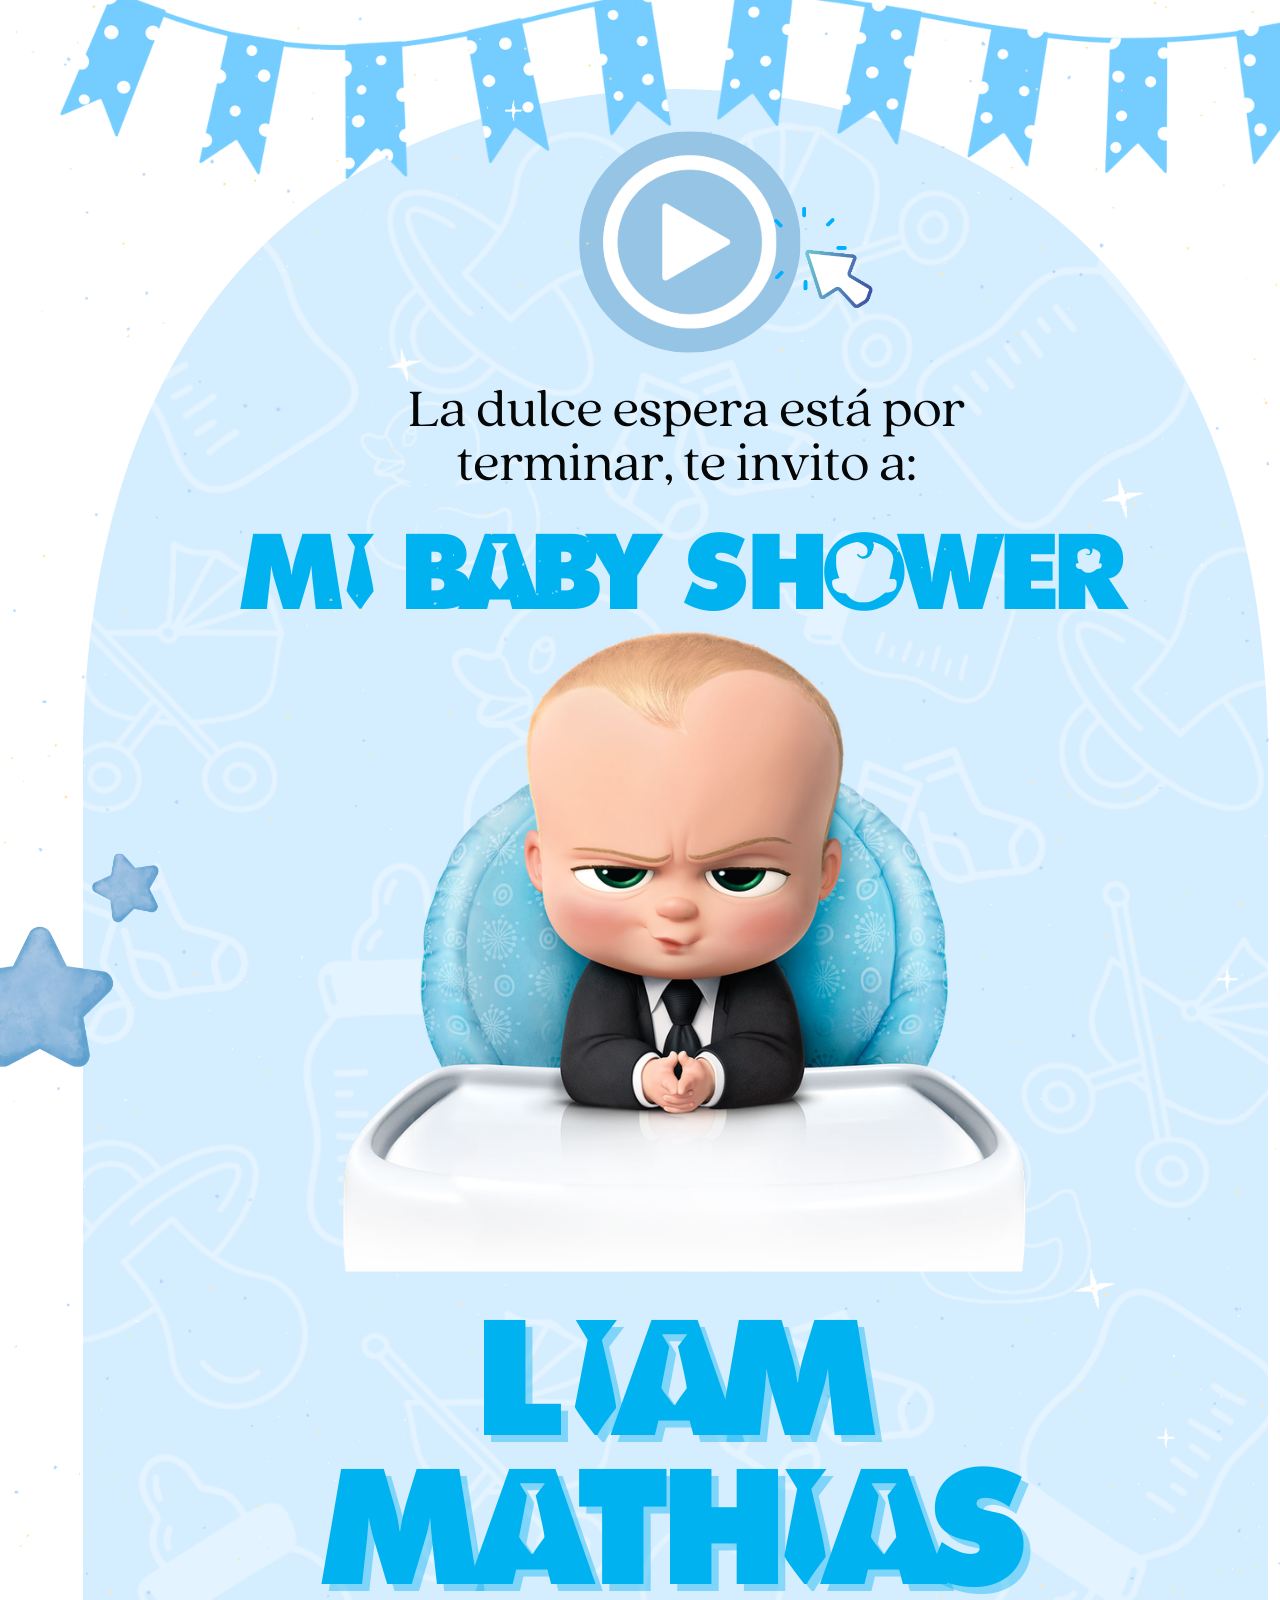
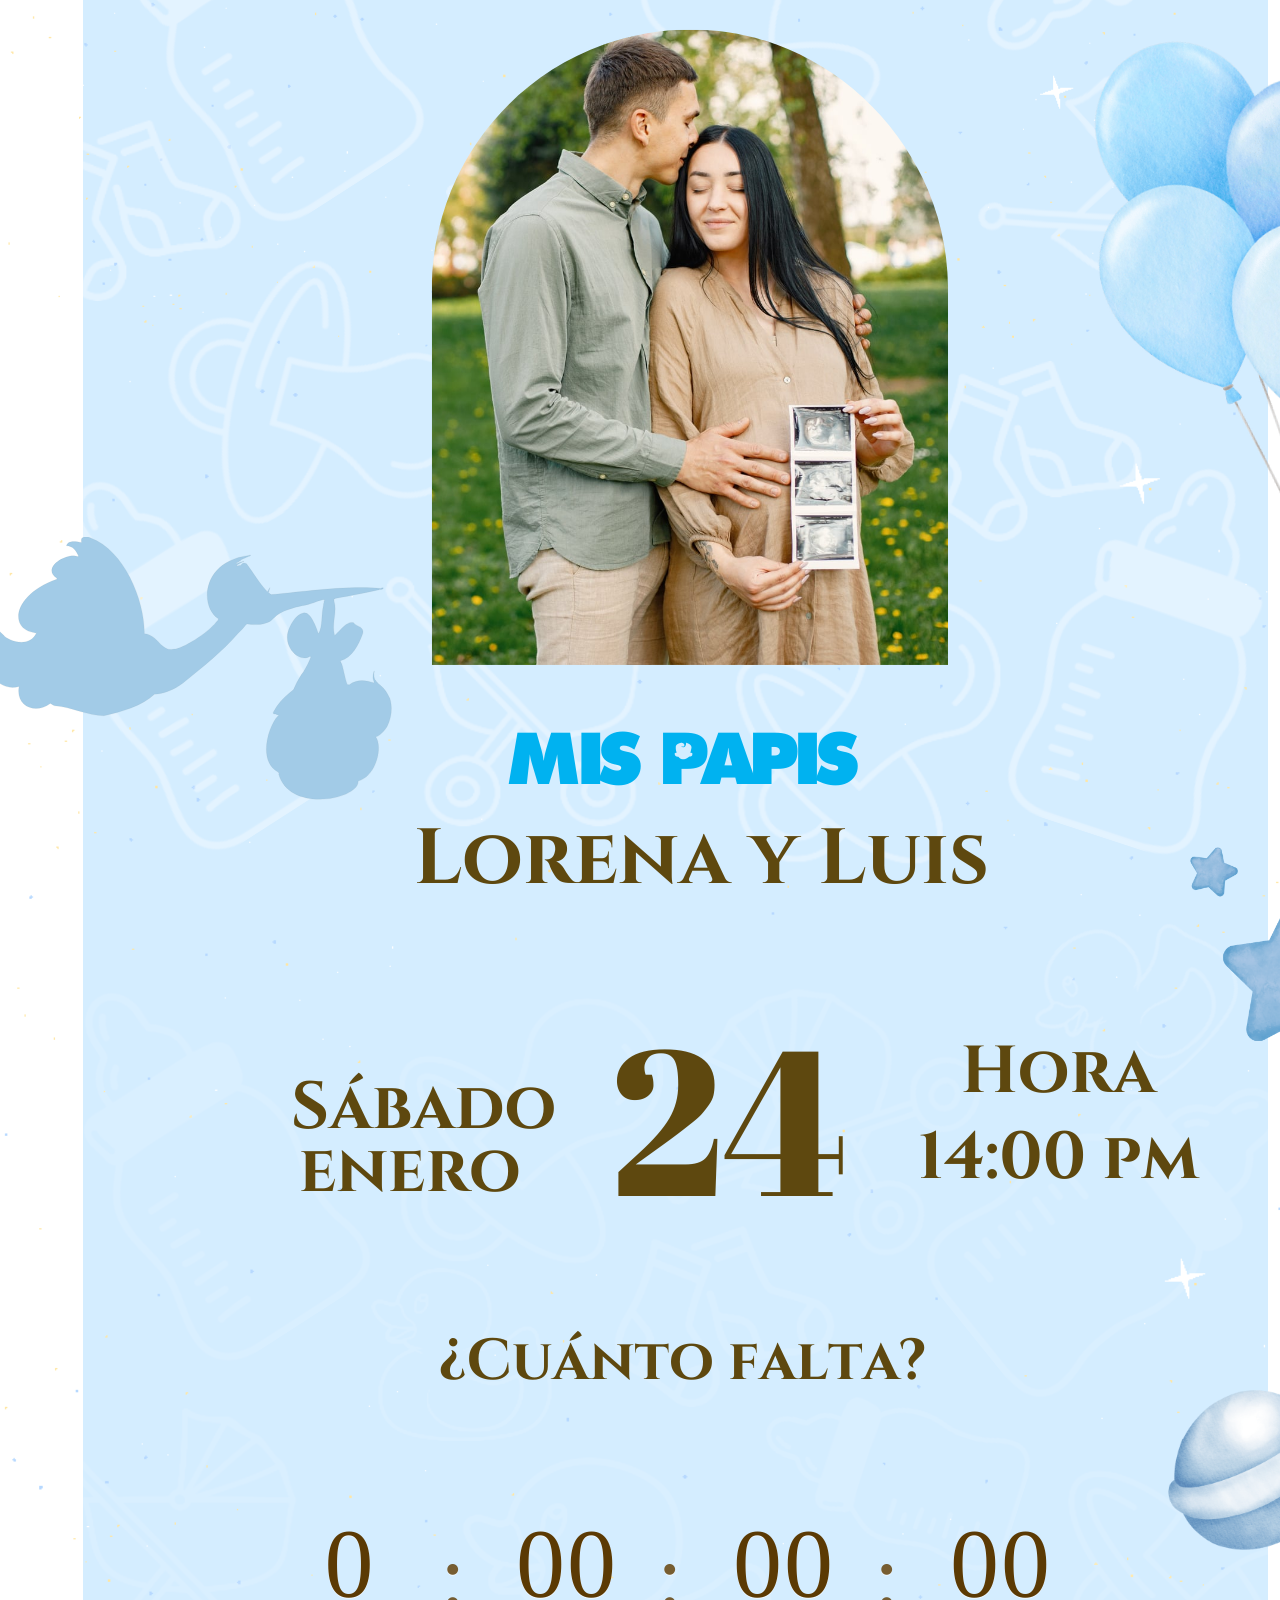
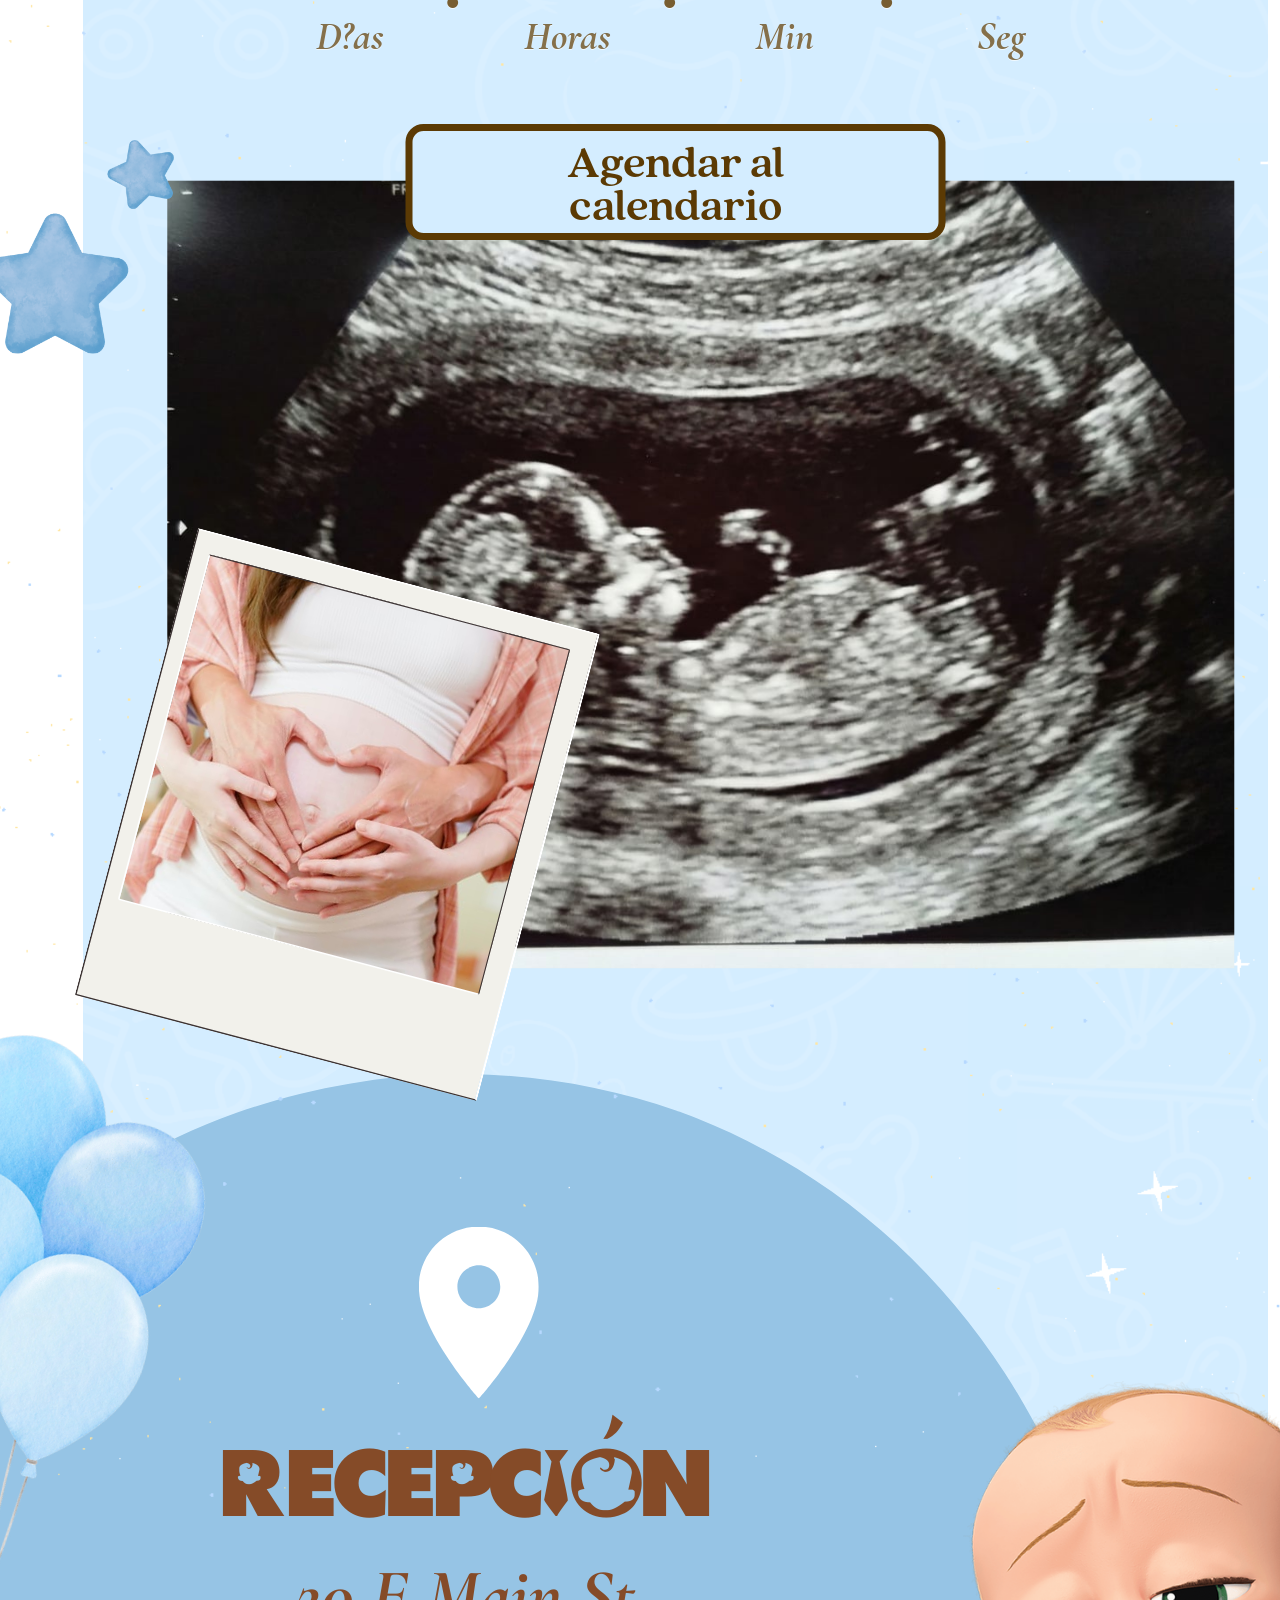
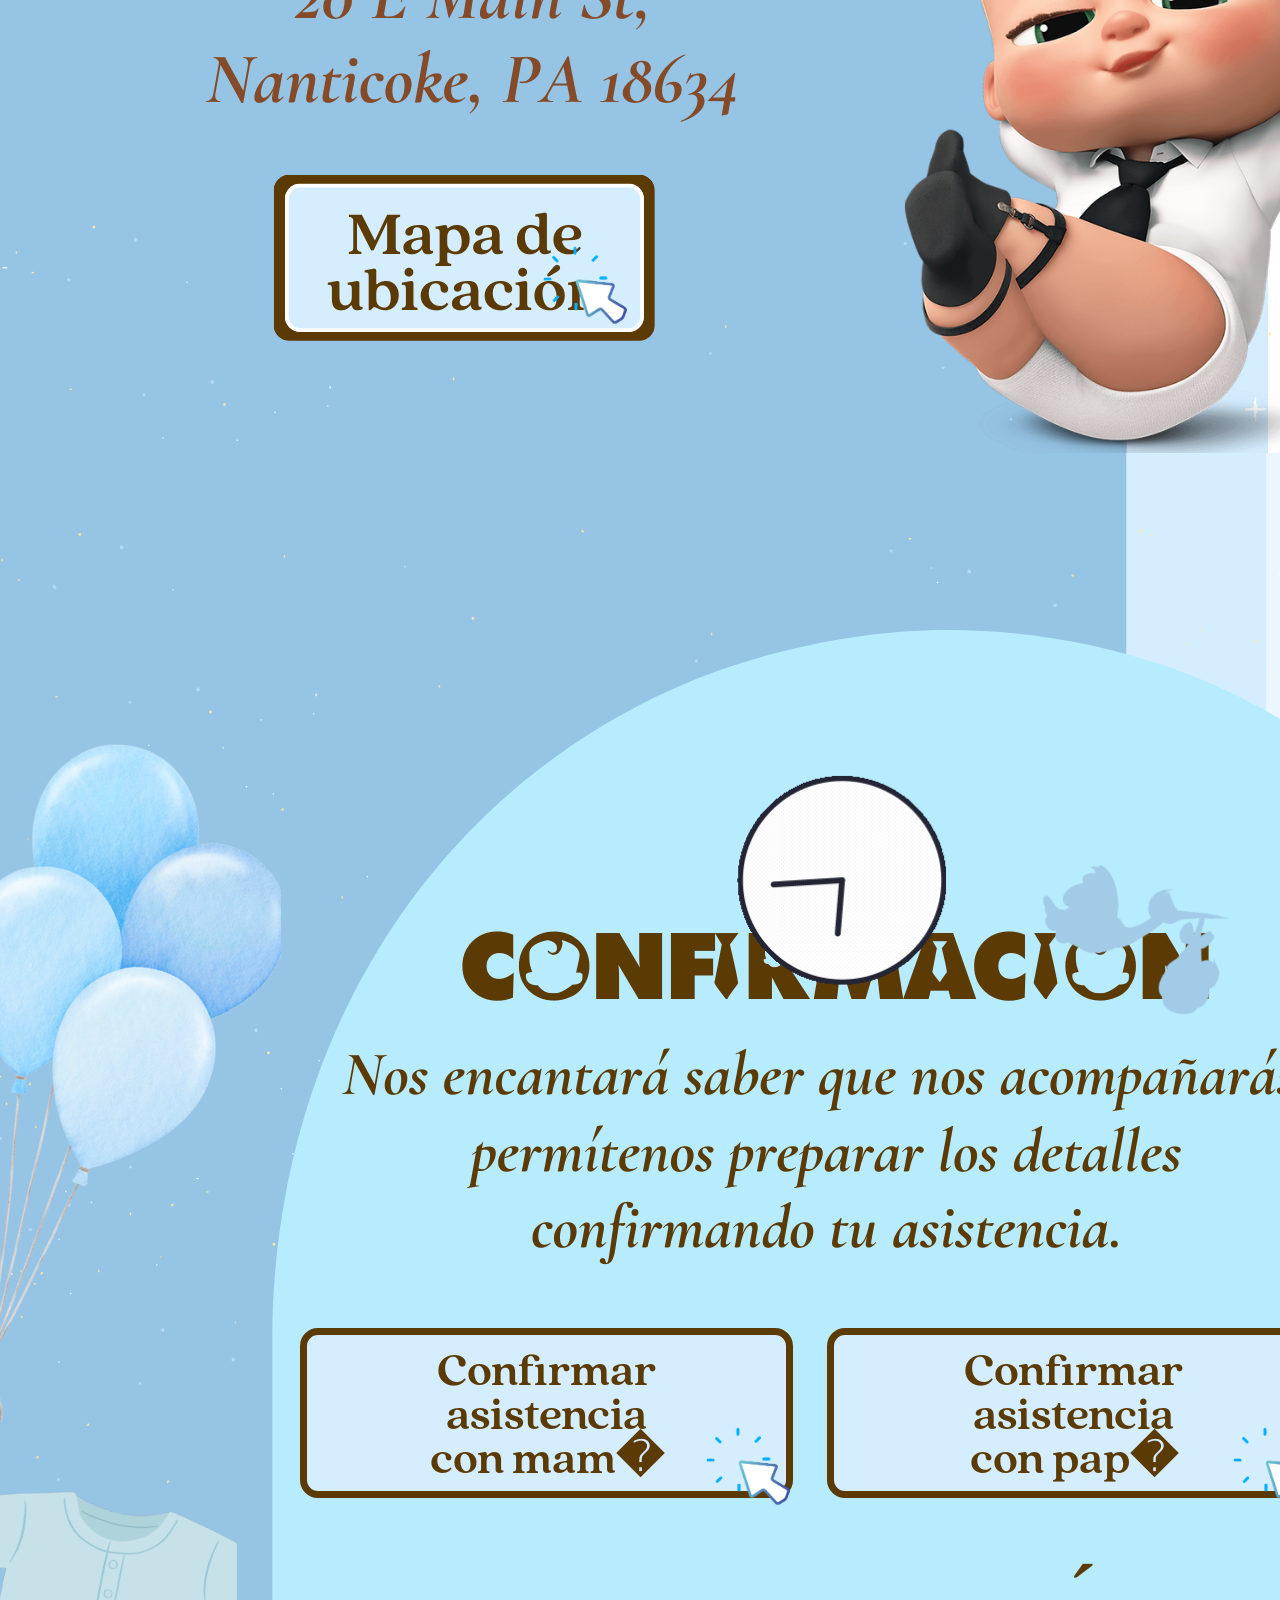
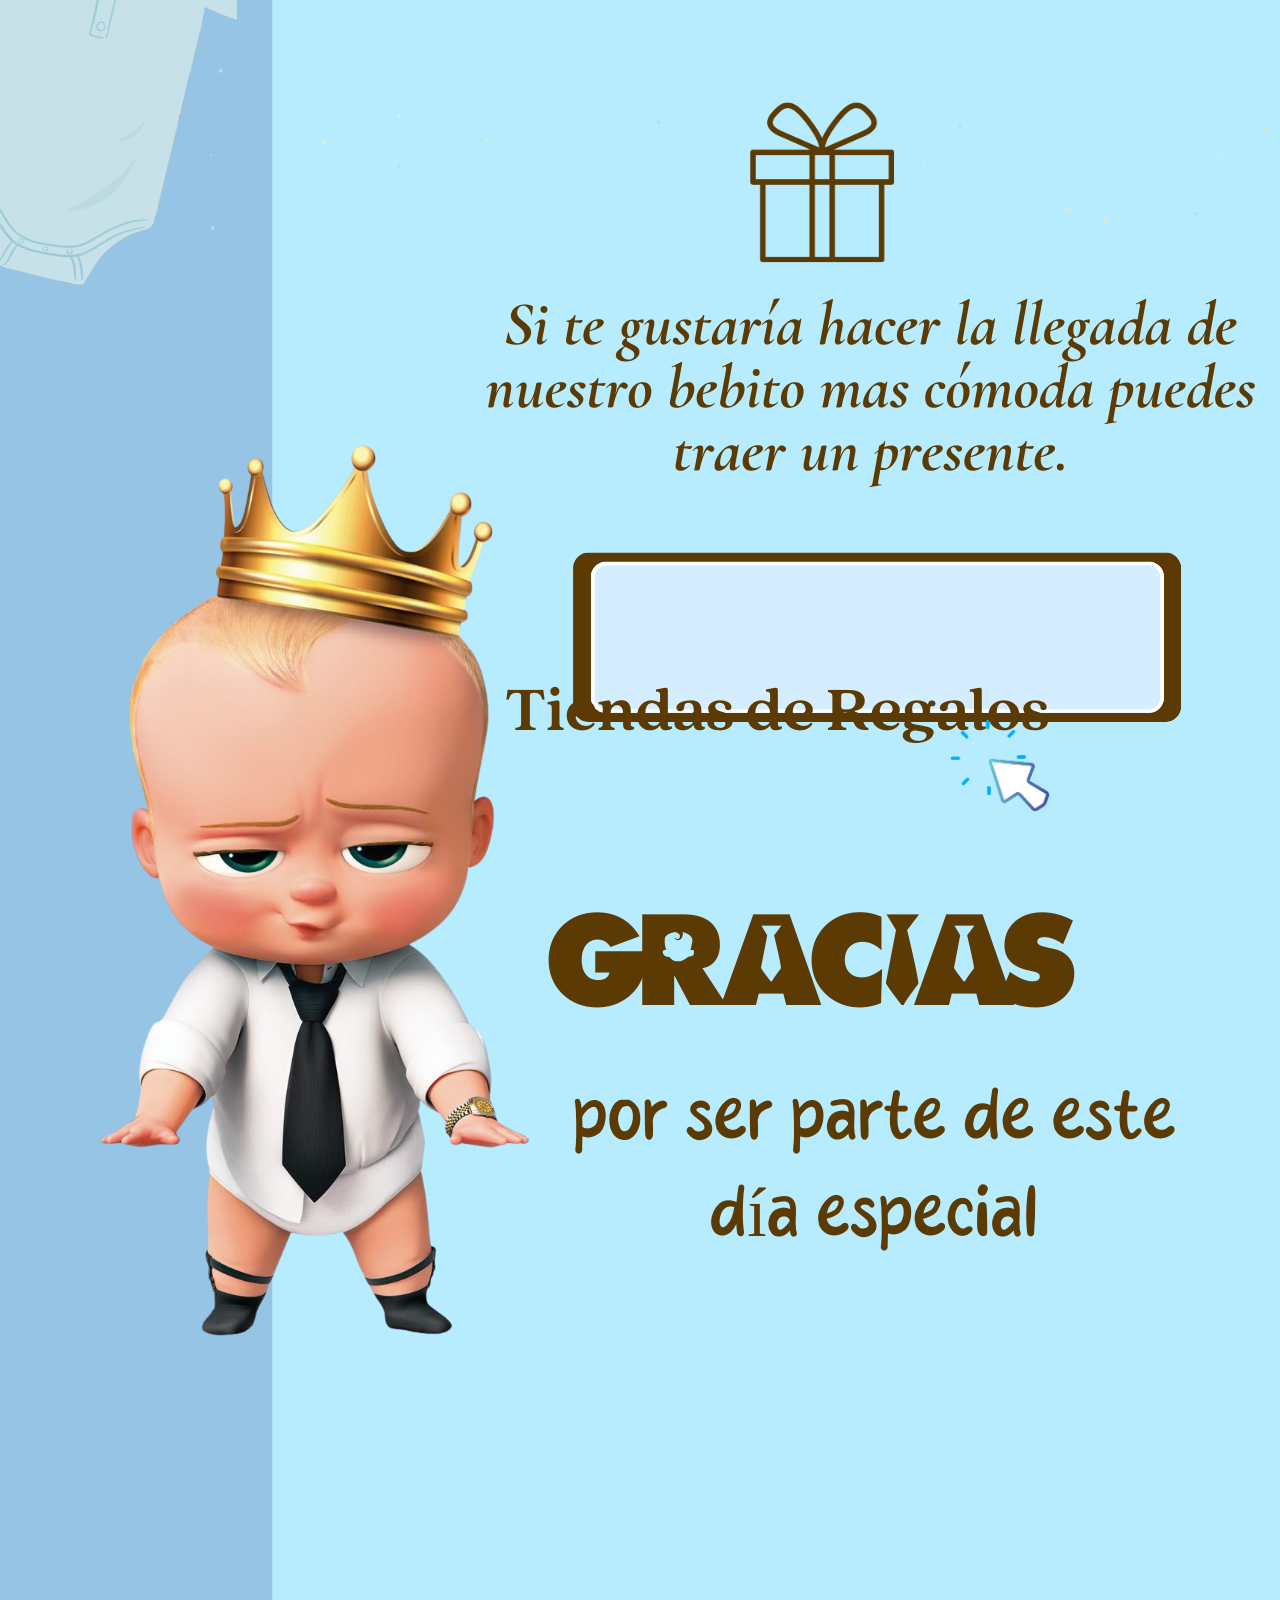
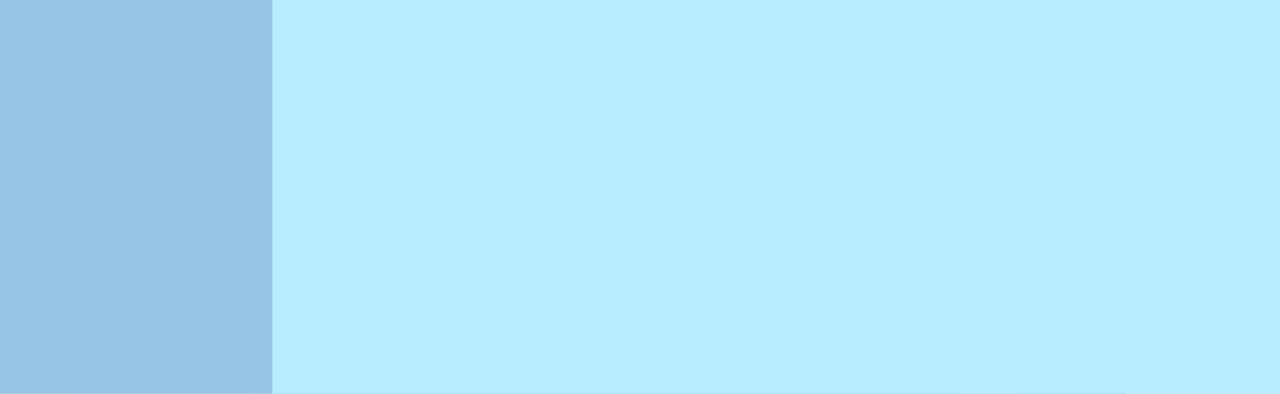
==== commit bc29b910: "Actualizados flasheos" ====
--- a/index.editable.html
+++ b/index.editable.html
@@ -1,4 +1,4 @@
-﻿<!DOCTYPE html>
+<!DOCTYPE html>
 <html dir="ltr" lang="es-MX" class="theme light EHoceA">
 <head>
 <meta charset="utf-8">
@@ -9,9 +9,9 @@
 <meta property="og:title" content="Boss Baby">
 <meta property="og:image" content="https://susideasinvitaciones.com/boss-baby/_assets/images/d9ab6fa669d43943933c5a5c1ba78932.jpg">
 <meta property="og:type" content="website">
-<meta name="description" content="Te invitamos a celebrar este dÃ­a tan especial.">
-<meta property="og:description" content="Te invitamos a celebrar este dÃ­a tan especial.">
-<meta name="twitter:description" content="Te invitamos a celebrar este dÃ­a tan especial.">
+<meta name="description" content="Te invitamos a celebrar este día tan especial.">
+<meta property="og:description" content="Te invitamos a celebrar este día tan especial.">
+<meta name="twitter:description" content="Te invitamos a celebrar este día tan especial.">
 <meta name="referrer" content="no-referrer">
 <link rel="shortcut icon" href="assets/images/image-009-969f7c4d7a3e.png">
 <link rel="canonical" href="https://susideasinvitaciones.com/boss-baby">
@@ -383,7 +383,7 @@
 </div>
 <svg class="qY_pAA" viewbox="0 0 43.955056626974326 18.187179626510016" style="overflow:hidden;width:359.248px;height:148.645px"><defs><clippath id="__id340"><path d="M1.93615076,0L42.01890587,0C43.088212410000004,0 43.95505663,0.86684422 43.95505663,1.93615076L43.95505663,16.25102887C43.95505663,17.3203354 43.088212410000004,18.18717963 42.01890587,18.18717963L1.93615076,18.18717963C0.86684422,18.18717963 0,17.3203354 0,16.25102887L0,1.93615076C0,0.86684422 0.86684422,0 1.93615076,0Z"></path></clippath></defs><path d="M1.93615076,0L42.01890587,0C43.088212410000004,0 43.95505663,0.86684422 43.95505663,1.93615076L43.95505663,16.25102887C43.95505663,17.3203354 43.088212410000004,18.18717963 42.01890587,18.18717963L1.93615076,18.18717963C0.86684422,18.18717963 0,17.3203354 0,16.25102887L0,1.93615076C0,0.86684422 0.86684422,0 1.93615076,0Z" stroke="#ffffff" stroke-width="7.912152269399707" stroke-linecap="butt" clip-path="url(#__id340)" fill="none" vector-effect="non-scaling-stroke"></path></svg>
 </div></div>
-<div class="DF_utQ _0xkaeQ" style="width:299.024px;height:130.986px;transform:translate(41.9099px,18.8569px)"><div class="aF9o6Q _0yZ6Qg" style="writing-mode:horizontal-tb;width:302.344px;height:132.44px;transform:scale(0.989019,0.989019);transform-origin:0px 0px"><div style="transform:translate(-0.159748px,10.2239px)"><div class="E8yZTA"><div><div lang="es-MX" class="_2UyCZQ vkN2Cw Mb8E_A e1_zQg"><p class="_28USrA AfeL7g XN6uKA _4N4NA" style="font-family:YAFdJqpPvDU_0,auto;--H97cbQ:63.8993px;color:rgb(91,58,4);line-height:56px;letter-spacing:-0.005em;--gixK-A:0;text-transform:none;--kJ5CrQ:0;--zPlnxA:none;list-style-type:none"><a href="https://maps.app.goo.gl/2uxUi5Q8i4EzYdG58?g_st=iw" target="_blank" draggable="false" rel="noopener nofollow" class="a_GcMg" style="font-size:1em;font-weight:700;font-style:normal;color:rgb(91,58,4);font-kerning:none;text-decoration-line:none;text-decoration-thickness:initial;text-decoration-style:initial" data-editable-text="texto-001" title="Editar texto-001" data-editable-link="enlace-001">Mapa de<br>ubicaciÃ³n</a></p></div></div></div></div></div></div>
+<div class="DF_utQ _0xkaeQ" style="width:299.024px;height:130.986px;transform:translate(41.9099px,18.8569px)"><div class="aF9o6Q _0yZ6Qg" style="writing-mode:horizontal-tb;width:302.344px;height:132.44px;transform:scale(0.989019,0.989019);transform-origin:0px 0px"><div style="transform:translate(-0.159748px,10.2239px)"><div class="E8yZTA"><div><div lang="es-MX" class="_2UyCZQ vkN2Cw Mb8E_A e1_zQg"><p class="_28USrA AfeL7g XN6uKA _4N4NA" style="font-family:YAFdJqpPvDU_0,auto;--H97cbQ:63.8993px;color:rgb(91,58,4);line-height:56px;letter-spacing:-0.005em;--gixK-A:0;text-transform:none;--kJ5CrQ:0;--zPlnxA:none;list-style-type:none"><a href="https://maps.app.goo.gl/2uxUi5Q8i4EzYdG58?g_st=iw" target="_blank" draggable="false" rel="noopener nofollow" class="a_GcMg" style="font-size:1em;font-weight:700;font-style:normal;color:rgb(91,58,4);font-kerning:none;text-decoration-line:none;text-decoration-thickness:initial;text-decoration-style:initial" data-editable-text="texto-001" title="Editar texto-001" data-editable-link="enlace-001">Mapa de<br>ubicación</a></p></div></div></div></div></div></div>
 </div></div>
 <div class="DF_utQ _0xkaeQ" style="width:858.628px;height:41.5176px;transform:translate(254.163px,3213.3px);display:none!important" data-template-hidden="removed-countdown-background"><div class="m1aeoQ" style="position:absolute;top:0px;left:0px;transform-origin:0px 0px;height:41.5176px;width:858.628px;transform:scale(1)"><div class="hWv4NA" style="width:858.628px;height:41.5176px;margin-left:0px;margin-top:0px">
 <svg class="_7KaXww"><defs><clippath id="__id343"><path d="M0,0L5294.352386918168,0L5294.352386918168,256L0,256Z"></path></clippath></defs></svg><div class="bFnJ2A" style="clip-path:url(#__id343);background:rgb(150,196,229);width:5294.35px;height:256px;transform:scale(0.162178,0.162178);transform-origin:0px 0px"></div>
@@ -471,7 +471,7 @@
 <div class="S3wQqg lKZixA _8YzbFQ"><div class="uqhtBg"><div class="template-legacy-embed-hidden" aria-hidden="true"></div></div></div>
 </div></div></div></div>
 <div class="DF_utQ _0xkaeQ" style="width:1016.45px;height:125.478px;transform:translate(175.252px,513.922px)"><div class="aF9o6Q _0yZ6Qg" style="writing-mode:horizontal-tb;width:874.132px;height:107.909px;transform:scale(1.16281,1.16281);transform-origin:0px 0px"><div style="transform:translate(0px,-9.04348px)"><div class="E8yZTA"><div><div lang="es-MX" class="_2UyCZQ vkN2Cw Mb8E_A e1_zQg"><p class="_28USrA AfeL7g XN6uKA _4N4NA" style="font-family:YAFrREZempQ_0,auto;--H97cbQ:90.4348px;color:rgb(0,178,240);line-height:126px;letter-spacing:0em;--gixK-A:0;text-transform:uppercase;--kJ5CrQ:0;--zPlnxA:none;list-style-type:none"><span class="a_GcMg" style="font-size:1em;font-weight:400;font-style:normal;color:rgb(0,178,240);font-kerning:none;text-decoration-line:none;text-decoration-thickness:initial;text-decoration-style:initial" data-editable-text="texto-003" title="Editar texto-003">Mi Baby Shower</span></p></div></div></div></div></div></div>
-<div class="DF_utQ _0xkaeQ" style="width:594.208px;height:119.301px;transform:translate(389.571px,373.851px)"><div class="aF9o6Q _0yZ6Qg" style="writing-mode:horizontal-tb;width:717.022px;height:143.958px;transform:scale(0.828717,0.828717);transform-origin:0px 0px"><div style="transform:translate(0px,6.97923px)"><div class="E8yZTA"><div><div lang="es-MX" class="_2UyCZQ vkN2Cw Mb8E_A e1_zQg"><p class="_28USrA AfeL7g XN6uKA _4N4NA" style="font-family:YAFdJqpPvDU_0,auto;--H97cbQ:66.4689px;color:rgb(5,6,6);line-height:65px;letter-spacing:0em;--gixK-A:0;text-transform:none;--kJ5CrQ:0;--zPlnxA:none;list-style-type:none"><span class="a_GcMg" style="font-size:1em;font-weight:400;font-style:normal;color:rgb(5,6,6);font-kerning:none;text-decoration-line:none;text-decoration-thickness:initial;text-decoration-style:initial" data-editable-text="texto-004" title="Editar texto-004">La dulce espera estÃ¡ por<br>terminar, te invito a:</span></p></div></div></div></div></div></div>
+<div class="DF_utQ _0xkaeQ" style="width:594.208px;height:119.301px;transform:translate(389.571px,373.851px)"><div class="aF9o6Q _0yZ6Qg" style="writing-mode:horizontal-tb;width:717.022px;height:143.958px;transform:scale(0.828717,0.828717);transform-origin:0px 0px"><div style="transform:translate(0px,6.97923px)"><div class="E8yZTA"><div><div lang="es-MX" class="_2UyCZQ vkN2Cw Mb8E_A e1_zQg"><p class="_28USrA AfeL7g XN6uKA _4N4NA" style="font-family:YAFdJqpPvDU_0,auto;--H97cbQ:66.4689px;color:rgb(5,6,6);line-height:65px;letter-spacing:0em;--gixK-A:0;text-transform:none;--kJ5CrQ:0;--zPlnxA:none;list-style-type:none"><span class="a_GcMg" style="font-size:1em;font-weight:400;font-style:normal;color:rgb(5,6,6);font-kerning:none;text-decoration-line:none;text-decoration-thickness:initial;text-decoration-style:initial" data-editable-text="texto-004" title="Editar texto-004">La dulce espera está por<br>terminar, te invito a:</span></p></div></div></div></div></div></div>
 <div style="clip-path:polygon(1.13687e-13px 7.10543e-15px,612.268px 7.10543e-15px,612.268px 619.575px,1.13687e-13px 619.575px)"><div class="DF_utQ _0xkaeQ" style="width:1185.7px;height:663.995px;transform:translate(-573.437px,-44.4198px)"><div class="DF_utQ" style="width:1185.7px;height:663.995px"><div class="Zp7NQw">
 <div class="a26Xuw"><div class="PcHy7w"><div class="uk_25A Ty61NA"><div class="Izwocg" style="width:1185.7px;height:663.995px;transform:translate(1.13687e-13px,-5.68434e-14px) rotate(0deg)"><div class="jXCxjw"><img class="paNqSg" draggable="false" src="assets/images/image-010-static.png" data-animated-src="assets/images/image-010-606794bbbd23.gif"></div></div></div></div></div>
 <div style="position:absolute;top:0px;left:0px;transform-origin:0px 0px;height:663.995px;width:1185.7px;pointer-events:none;transform:scale(1)"></div>
@@ -489,19 +489,19 @@
 <div style="position:absolute;top:0px;left:0px;transform-origin:0px 0px;height:683.739px;width:470.925px;pointer-events:none;transform:scale(1)"></div>
 </div></div></div></div>
 <div class="DF_utQ _0xkaeQ" style="width:280.679px;height:245.556px;transform:translate(588.571px,2597.5px)"><div class="aF9o6Q _0yZ6Qg" style="writing-mode:horizontal-tb;width:112.542px;height:98.4584px;transform:scale(2.494,2.494);transform-origin:0px 0px"><div style="transform:translate(0px,-8.27078px)"><div class="E8yZTA"><div><div lang="es-MX" class="_2UyCZQ vkN2Cw Mb8E_A e1_zQg"><p class="_28USrA AfeL7g XN6uKA _4N4NA" style="font-family:YACgEZbkUVE_0,auto;--H97cbQ:82.7078px;color:rgb(94,72,15);line-height:115px;letter-spacing:0em;--gixK-A:0;text-transform:none;--kJ5CrQ:0;--zPlnxA:none;list-style-type:none"><span class="a_GcMg" style="font-size:1em;font-weight:400;font-style:normal;color:rgb(94,72,15);font-kerning:none;text-decoration-line:none;text-decoration-thickness:initial;text-decoration-style:initial" data-editable-text="texto-005" title="Editar texto-005">24</span></p></div></div></div></div></div></div>
-<div class="DF_utQ _0xkaeQ" style="width:346.341px;height:78.7072px;transform:translate(250.276px,2669.59px)"><div class="aF9o6Q _0yZ6Qg" style="writing-mode:horizontal-tb;width:350.186px;height:79.581px;transform:scale(0.989019,0.989019);transform-origin:0px 0px"><div style="transform:translate(0px,-6.71339px)"><div class="E8yZTA"><div><div lang="es-MX" class="_2UyCZQ vkN2Cw Mb8E_A e1_zQg"><p class="_28USrA AfeL7g XN6uKA _4N4NA" style="font-family:YACgEeV8bIQ_0,auto;--H97cbQ:67.1339px;color:rgb(94,72,15);line-height:93px;letter-spacing:0em;--gixK-A:0;text-transform:none;--kJ5CrQ:0;--zPlnxA:none;list-style-type:none"><span class="a_GcMg" style="font-size:1em;font-weight:700;font-style:normal;color:rgb(94,72,15);font-kerning:none;text-decoration-line:none;text-decoration-thickness:initial;text-decoration-style:initial" data-editable-text="texto-006" title="Editar texto-006">SÃ¡bado</span></p></div></div></div></div></div></div>
+<div class="DF_utQ _0xkaeQ" style="width:346.341px;height:78.7072px;transform:translate(250.276px,2669.59px)"><div class="aF9o6Q _0yZ6Qg" style="writing-mode:horizontal-tb;width:350.186px;height:79.581px;transform:scale(0.989019,0.989019);transform-origin:0px 0px"><div style="transform:translate(0px,-6.71339px)"><div class="E8yZTA"><div><div lang="es-MX" class="_2UyCZQ vkN2Cw Mb8E_A e1_zQg"><p class="_28USrA AfeL7g XN6uKA _4N4NA" style="font-family:YACgEeV8bIQ_0,auto;--H97cbQ:67.1339px;color:rgb(94,72,15);line-height:93px;letter-spacing:0em;--gixK-A:0;text-transform:none;--kJ5CrQ:0;--zPlnxA:none;list-style-type:none"><span class="a_GcMg" style="font-size:1em;font-weight:700;font-style:normal;color:rgb(94,72,15);font-kerning:none;text-decoration-line:none;text-decoration-thickness:initial;text-decoration-style:initial" data-editable-text="texto-006" title="Editar texto-006">Sábado</span></p></div></div></div></div></div></div>
 <div class="DF_utQ _0xkaeQ" style="width:405.027px;height:78.7072px;transform:translate(207.241px,2732.74px)"><div class="aF9o6Q _0yZ6Qg" style="writing-mode:horizontal-tb;width:409.524px;height:79.581px;transform:scale(0.989019,0.989019);transform-origin:0px 0px"><div style="transform:translate(0px,-6.71339px)"><div class="E8yZTA"><div><div lang="es-MX" class="_2UyCZQ vkN2Cw Mb8E_A e1_zQg"><p class="_28USrA AfeL7g XN6uKA _4N4NA" style="font-family:YACgEeV8bIQ_0,auto;--H97cbQ:67.1339px;color:rgb(94,72,15);line-height:93px;letter-spacing:0em;--gixK-A:0;text-transform:none;--kJ5CrQ:0;--zPlnxA:none;list-style-type:none"><span class="a_GcMg" style="font-size:1em;font-weight:700;font-style:normal;color:rgb(94,72,15);font-kerning:none;text-decoration-line:none;text-decoration-thickness:initial;text-decoration-style:initial" data-editable-text="texto-007" title="Editar texto-007">enero</span></p></div></div></div></div></div></div>
 <div class="DF_utQ _0xkaeQ" style="width:320px;height:176px;transform:translate(900px,2658px)"><div class="aF9o6Q _0yZ6Qg" style="writing-mode:horizontal-tb;width:323.558px;height:178px;transform:scale(0.989019,0.989019);transform-origin:0px 0px"><div style="transform:translate(0px,-6.71339px)"><div class="E8yZTA"><div><div lang="es-MX" class="_2UyCZQ vkN2Cw Mb8E_A e1_zQg"><p class="_28USrA AfeL7g XN6uKA _4N4NA" style="font-family:YACgEeV8bIQ_0,auto;--H97cbQ:67.1339px;color:rgb(94,72,15);line-height:93px;letter-spacing:0em;--gixK-A:0;text-transform:none;--kJ5CrQ:0;--zPlnxA:none;list-style-type:none;text-align:center"><span class="a_GcMg" data-editable-text="texto-008" data-countdown-year="true" title="Editar texto-008: a?o oculto usado por el countdown" style="display:none">2026</span><span class="a_GcMg" data-editable-text="texto-023" title="Editar texto-023" style="font-size:1em;font-weight:700;font-style:normal;color:rgb(94,72,15);font-kerning:none;text-decoration-line:none;text-decoration-thickness:initial;text-decoration-style:initial">Hora</span><br><span class="a_GcMg" data-editable-text="texto-024" data-editable-time="event-time" title="Editar texto-024: hora visible y usada por el countdown" style="font-size:1em;font-weight:700;font-style:normal;color:rgb(94,72,15);font-kerning:none;text-decoration-line:none;text-decoration-thickness:initial;text-decoration-style:initial">14:00 pm</span></p></div></div></div></div></div></div>
 <div class="DF_utQ _0xkaeQ" style="width:624.729px;height:93.1541px;transform:translate(371.113px,2413.42px)"><div class="aF9o6Q _0yZ6Qg" style="writing-mode:horizontal-tb;width:631.666px;height:94.1884px;transform:scale(0.989019,0.989019);transform-origin:0px 0px"><div style="transform:translate(0px,-7.90579px)"><div class="E8yZTA"><div><div lang="es-MX" class="_2UyCZQ vkN2Cw Mb8E_A e1_zQg"><p class="_28USrA AfeL7g XN6uKA _4N4NA" style="font-family:YACgEeV8bIQ_0,auto;--H97cbQ:79.0579px;color:rgb(94,72,15);line-height:110px;letter-spacing:0em;--gixK-A:0;text-transform:none;--kJ5CrQ:0;--zPlnxA:none;list-style-type:none;text-align:center"><span class="a_GcMg" style="font-size:1em;font-weight:700;font-style:normal;color:rgb(94,72,15);font-kerning:none;text-decoration-line:none;text-decoration-thickness:initial;text-decoration-style:initial;display:block;width:100%;text-align:center;white-space:nowrap" data-editable-text="texto-009" title="Editar texto-009">Lorena y Luis</span></p></div></div></div></div></div></div>
 <div class="DF_utQ _0xkaeQ" style="width:474.27px;height:85.5324px;transform:translate(445.78px,2318.49px)"><div class="aF9o6Q _0yZ6Qg" style="writing-mode:horizontal-tb;width:479.535px;height:86.4821px;transform:scale(0.989019,0.989019);transform-origin:0px 0px"><div style="transform:translate(0px,-7.25702px)"><div class="E8yZTA"><div><div lang="es-MX" class="_2UyCZQ vkN2Cw Mb8E_A e1_zQg"><p class="_28USrA AfeL7g XN6uKA _4N4NA" style="font-family:YAFrREZempQ_0,auto;--H97cbQ:72.5702px;color:rgb(0,178,240);line-height:101px;letter-spacing:0em;--gixK-A:0;text-transform:none;--kJ5CrQ:0;--zPlnxA:none;list-style-type:none"><span class="a_GcMg" style="font-size:1em;font-weight:400;font-style:normal;color:rgb(0,178,240);font-kerning:none;text-decoration-line:none;text-decoration-thickness:initial;text-decoration-style:initial" data-editable-text="texto-010" title="Editar texto-010">Mis Papis</span></p></div></div></div></div></div></div>
 <div class="DF_utQ _0xkaeQ" style="width:598.391px;height:168.974px;transform:translate(173.923px,4754px)"><div class="aF9o6Q _0yZ6Qg" style="writing-mode:horizontal-tb;width:588.225px;height:166.103px;transform:scale(1.01728,1.01728);transform-origin:0px 0px"><div style="transform:translate(0px,1.05952px)"><div class="E8yZTA"><div><div lang="es-MX" class="_2UyCZQ vkN2Cw Mb8E_A e1_zQg"><p class="_28USrA AfeL7g XN6uKA _4N4NA" style="font-family:YAFdJhX-538_0,auto;--H97cbQ:70.6348px;color:rgb(133,75,40);line-height:82px;letter-spacing:0em;--gixK-A:0;text-transform:none;--kJ5CrQ:0;--zPlnxA:none;list-style-type:none"><span class="a_GcMg" style="font-size:1em;font-weight:700;font-style:italic;color:rgb(133,75,40);font-kerning:none;text-decoration-line:none;text-decoration-thickness:initial;text-decoration-style:initial" data-editable-text="texto-011" title="Editar texto-011">20 E Main St,<br>Nanticoke, PA 18634</span></p></div></div></div></div></div></div>
-<div class="DF_utQ _0xkaeQ" style="width:511.855px;height:68.8125px;transform:translate(426.496px,2927.36px)"><div class="aF9o6Q _0yZ6Qg" style="writing-mode:horizontal-tb;width:643.288px;height:86.4821px;transform:scale(0.795685,0.795685);transform-origin:0px 0px"><div style="transform:translate(0px,-7.25702px)"><div class="E8yZTA"><div><div lang="es-MX" class="_2UyCZQ vkN2Cw Mb8E_A e1_zQg"><p class="_28USrA AfeL7g XN6uKA _4N4NA" style="font-family:YACgEeV8bIQ_0,auto;--H97cbQ:72.5702px;color:rgb(94,72,15);line-height:101px;letter-spacing:0em;--gixK-A:0;text-transform:none;--kJ5CrQ:0;--zPlnxA:none;list-style-type:none"><span class="a_GcMg" style="font-size:1em;font-weight:700;font-style:normal;color:rgb(94,72,15);font-kerning:none;text-decoration-line:none;text-decoration-thickness:initial;text-decoration-style:initial" data-editable-text="texto-012" title="Editar texto-012">Â¿CuÃ¡nto falta?</span></p></div></div></div></div></div></div>
-<div class="DF_utQ _lzXBg _0xkaeQ" style="width:86.7604px;height:148.667px;transform:translate(994.407px,6229.74px)"><div class="DF_utQ" style="width:49.427px;height:111.333px;transform:translate(18.6667px,18.6667px) scale(1)"><div class="aF9o6Q _0yZ6Qg" style="writing-mode:horizontal-tb;width:49.427px;height:111.333px"><div style="transform:translate(0px,-9.33333px)"><div class="E8yZTA"><div><div lang="es-MX" class="_2UyCZQ vkN2Cw Mb8E_A e1_zQg"><p class="_28USrA AfeL7g XN6uKA _4N4NA" style="font-family:YAGT-Pd1tKk_0,auto;--H97cbQ:93.3333px;color:rgb(91,58,4);line-height:130px;letter-spacing:0em;--gixK-A:0;text-transform:none;--kJ5CrQ:0;--zPlnxA:none;list-style-type:none"><span class="a_GcMg" style="font-size:1em;font-weight:400;font-style:normal;color:rgb(91,58,4);font-kerning:none;text-decoration-line:none;text-decoration-thickness:initial;text-decoration-style:initial">Â´</span></p></div></div></div></div></div></div></div>
+<div class="DF_utQ _0xkaeQ" style="width:511.855px;height:68.8125px;transform:translate(426.496px,2927.36px)"><div class="aF9o6Q _0yZ6Qg" style="writing-mode:horizontal-tb;width:643.288px;height:86.4821px;transform:scale(0.795685,0.795685);transform-origin:0px 0px"><div style="transform:translate(0px,-7.25702px)"><div class="E8yZTA"><div><div lang="es-MX" class="_2UyCZQ vkN2Cw Mb8E_A e1_zQg"><p class="_28USrA AfeL7g XN6uKA _4N4NA" style="font-family:YACgEeV8bIQ_0,auto;--H97cbQ:72.5702px;color:rgb(94,72,15);line-height:101px;letter-spacing:0em;--gixK-A:0;text-transform:none;--kJ5CrQ:0;--zPlnxA:none;list-style-type:none"><span class="a_GcMg" style="font-size:1em;font-weight:700;font-style:normal;color:rgb(94,72,15);font-kerning:none;text-decoration-line:none;text-decoration-thickness:initial;text-decoration-style:initial" data-editable-text="texto-012" title="Editar texto-012">¿Cuánto falta?</span></p></div></div></div></div></div></div>
+<div class="DF_utQ _lzXBg _0xkaeQ" style="width:86.7604px;height:148.667px;transform:translate(994.407px,6229.74px)"><div class="DF_utQ" style="width:49.427px;height:111.333px;transform:translate(18.6667px,18.6667px) scale(1)"><div class="aF9o6Q _0yZ6Qg" style="writing-mode:horizontal-tb;width:49.427px;height:111.333px"><div style="transform:translate(0px,-9.33333px)"><div class="E8yZTA"><div><div lang="es-MX" class="_2UyCZQ vkN2Cw Mb8E_A e1_zQg"><p class="_28USrA AfeL7g XN6uKA _4N4NA" style="font-family:YAGT-Pd1tKk_0,auto;--H97cbQ:93.3333px;color:rgb(91,58,4);line-height:130px;letter-spacing:0em;--gixK-A:0;text-transform:none;--kJ5CrQ:0;--zPlnxA:none;list-style-type:none"><span class="a_GcMg" style="font-size:1em;font-weight:400;font-style:normal;color:rgb(91,58,4);font-kerning:none;text-decoration-line:none;text-decoration-thickness:initial;text-decoration-style:initial">´</span></p></div></div></div></div></div></div></div>
 <div class="DF_utQ _0xkaeQ" style="width:733.58px;height:341.421px;transform:translate(305.066px,1288.19px)"><div class="aF9o6Q _0yZ6Qg" style="writing-mode:horizontal-tb;width:782.887px;height:364.37px;transform:scale(0.937018,0.937018);transform-origin:0px 0px"><div class="AModoQ">
 <div class="_5kZSsQ" style="text-shadow:rgba(0,178,240,0.4) 7.58863px 7.58863px 0px;transform:translate(0px,0px)"><div style="transform:translate(0px,23.181px)"><div lang="es-MX" class="_2UyCZQ vkN2Cw Mb8E_A"><p class="_28USrA AfeL7g XN6uKA _4N4NA" style="font-family:YAFrREZempQ_0,auto;--H97cbQ:171.711px;color:transparent;line-height:159px;letter-spacing:0em;--gixK-A:0;text-transform:uppercase;--kJ5CrQ:0;--zPlnxA:none;list-style-type:none"><span class="a_GcMg" style="font-size:1em;font-weight:400;font-style:normal;color:transparent;font-kerning:none;text-decoration-line:none;text-decoration-thickness:initial;text-decoration-style:initial" data-editable-text="texto-013" title="Editar texto-013">Liam<br>Mathias</span></p></div></div></div>
 <div><div style="transform:translate(0px,23.181px)"><div class="E8yZTA"><div><div lang="es-MX" class="_2UyCZQ vkN2Cw Mb8E_A e1_zQg"><p class="_28USrA AfeL7g XN6uKA _4N4NA" style="font-family:YAFrREZempQ_0,auto;--H97cbQ:171.711px;color:rgb(0,178,240);line-height:159px;letter-spacing:0em;--gixK-A:0;text-transform:uppercase;--kJ5CrQ:0;--zPlnxA:none;list-style-type:none"><span class="a_GcMg" style="font-size:1em;font-weight:400;font-style:normal;color:rgb(0,178,240);font-kerning:none;text-decoration-line:none;text-decoration-thickness:initial;text-decoration-style:initial" data-editable-text="texto-014" title="Editar texto-014">Liam<br>Mathias</span></p></div></div></div></div></div>
 </div></div></div>
-<div class="DF_utQ _lzXBg _0xkaeQ" style="width:159.341px;height:208.613px;transform:translate(532.598px,4563.91px)"><div class="DF_utQ" style="width:75.2711px;height:124.543px;transform:translate(42.0348px,42.0348px) scale(1)"><div class="aF9o6Q _0yZ6Qg" style="writing-mode:horizontal-tb;width:76.1068px;height:125.926px;transform:scale(0.989019,0.989019);transform-origin:0px 0px"><div style="transform:translate(0px,-10.5332px)"><div class="E8yZTA"><div><div lang="es-MX" class="_2UyCZQ vkN2Cw Mb8E_A e1_zQg"><p class="_28USrA AfeL7g XN6uKA _4N4NA" style="font-family:YAFIJD4wtN8_0,auto;--H97cbQ:105.332px;color:rgb(133,75,40);line-height:147px;letter-spacing:0em;--gixK-A:0;text-transform:uppercase;--kJ5CrQ:0;--zPlnxA:none;list-style-type:none"><span class="a_GcMg" style="font-size:1em;font-weight:400;font-style:normal;color:rgb(133,75,40);font-kerning:none;text-decoration-line:none;text-decoration-thickness:initial;text-decoration-style:initial">Â´</span></p></div></div></div></div></div></div></div>
+<div class="DF_utQ _lzXBg _0xkaeQ" style="width:159.341px;height:208.613px;transform:translate(532.598px,4563.91px)"><div class="DF_utQ" style="width:75.2711px;height:124.543px;transform:translate(42.0348px,42.0348px) scale(1)"><div class="aF9o6Q _0yZ6Qg" style="writing-mode:horizontal-tb;width:76.1068px;height:125.926px;transform:scale(0.989019,0.989019);transform-origin:0px 0px"><div style="transform:translate(0px,-10.5332px)"><div class="E8yZTA"><div><div lang="es-MX" class="_2UyCZQ vkN2Cw Mb8E_A e1_zQg"><p class="_28USrA AfeL7g XN6uKA _4N4NA" style="font-family:YAFIJD4wtN8_0,auto;--H97cbQ:105.332px;color:rgb(133,75,40);line-height:147px;letter-spacing:0em;--gixK-A:0;text-transform:uppercase;--kJ5CrQ:0;--zPlnxA:none;list-style-type:none"><span class="a_GcMg" style="font-size:1em;font-weight:400;font-style:normal;color:rgb(133,75,40);font-kerning:none;text-decoration-line:none;text-decoration-thickness:initial;text-decoration-style:initial">´</span></p></div></div></div></div></div></div></div>
 <div class="DF_utQ _0xkaeQ template-button-gif" data-template-button-gif="ubicacion" style="width:120px;height:108px;transform:translate(543px,5046px);pointer-events:none"><div class="Zp7NQw">
 <div class="a26Xuw"><div class="PcHy7w"><div class="uk_25A Ty61NA"><div class="Izwocg" style="width:120px;height:108px;transform:translate(0px,0px) rotate(0deg)"><div class="jXCxjw"><img class="paNqSg" draggable="false" src="assets/images/image-030-743f769c52ea.gif"></div></div></div></div></div>
 <div style="position:absolute;top:0px;left:0px;transform-origin:0px 0px;height:108px;width:120px;pointer-events:none;transform:scale(1)"></div>
@@ -536,18 +536,19 @@
 <div class="a26Xuw"><div class="PcHy7w"><div class="uk_25A Ty61NA"><div class="Izwocg" style="width:1441.51px;height:807.246px;transform:translate(1.13687e-13px,-5.68434e-14px) rotate(0deg)"><div class="jXCxjw"><img class="paNqSg" draggable="false" src="assets/images/image-010-static.png" data-animated-src="assets/images/image-010-606794bbbd23.gif"></div></div></div></div></div>
 <div style="position:absolute;top:0px;left:0px;transform-origin:0px 0px;height:807.246px;width:1441.51px;pointer-events:none;transform:scale(1)"></div>
 </div></div></div></div>
-<div class="DF_utQ _0xkaeQ" style="width:209.079px;height:209.079px;transform:translate(737.157px,322.774px);display:none!important" data-template-hidden="removed-clock-time-pacifier"><div class="Zp7NQw">
+<div class="DF_utQ _0xkaeQ" style="width:209.079px;height:209.079px;transform:translate(737.157px,322.774px);z-index:42" data-template-restored="confirmation-clock"><div class="Zp7NQw">
 <div class="a26Xuw"><div class="PcHy7w"><div class="uk_25A Ty61NA"><div class="Izwocg" style="width:209.079px;height:209.079px;transform:translate(1.42109e-14px,1.42109e-14px) rotate(0deg)"><div class="jXCxjw"><img class="paNqSg" draggable="false" src="assets/images/image-034-a15423e23e23.gif"></div></div></div></div></div>
 <div style="position:absolute;top:0px;left:0px;transform-origin:0px 0px;height:209.079px;width:209.079px;pointer-events:none;transform:scale(1)"></div>
 </div></div>
+<div class="DF_utQ _0xkaeQ template-confirmation-stork" style="width:190px;height:136px;transform:translate(1035px,420px) rotate(12deg);z-index:41;pointer-events:none"><div class="Zp7NQw"><div class="a26Xuw"><div class="PcHy7w"><div class="uk_25A Ty61NA"><div class="Izwocg" style="width:190px;height:136px;transform:translate(0px,0px) rotate(0deg)"><img class="Dt3KRw" width="300" height="213" draggable="false" src="assets/images/image-029-6ea3fec4ab7d-rotate.png"></div></div></div></div><div style="position:absolute;top:0px;left:0px;transform-origin:0px 0px;height:136px;width:190px;pointer-events:none;transform:scale(1)"></div></div></div>
 <div class="DF_utQ _0xkaeQ" style="width:139.659px;height:130.581px;transform:translate(730.974px,948.176px);display:none!important" data-template-hidden="removed-clock-time-pacifier"><div class="Zp7NQw">
 <div class="a26Xuw"><div class="PcHy7w"><div class="uk_25A Ty61NA"><div class="Izwocg" style="width:139.659px;height:130.581px;transform:translate(0px,0px) rotate(0deg)"><img class="Dt3KRw" width="800" height="748" draggable="false" src="assets/images/image-035-83b52b1f3eac.png"></div></div></div></div>
 <div style="position:absolute;top:0px;left:0px;transform-origin:0px 0px;height:130.581px;width:139.659px;pointer-events:none;transform:scale(1)"></div>
 </div></div>
 <div class="DF_utQ _0xkaeQ template-confirmation-control" style="width:850px;height:170px;transform:translate(300px,875px);z-index:45">
   <div class="template-confirmation-buttons">
-    <a class="template-confirmation-button" href="https://wa.me/10000000000?text=Hola%2C%20confirmo%20mi%20asistencia%20al%20Baby%20Shower%20con%20mam%C3%A1." target="_blank" rel="noopener nofollow" draggable="false" data-editable-text="texto-015" data-editable-link="enlace-003" data-whatsapp-phone="10000000000" data-whatsapp-message="Hola, confirmo mi asistencia al Baby Shower con mamá." title="Editar texto-015 / enlace-003 WhatsApp mamá">Confirmar<br>asistencia<br>con mamá<img src="assets/images/image-030-743f769c52ea.gif" alt="" draggable="false"></a>
-    <a class="template-confirmation-button" href="https://wa.me/10000000001?text=Hola%2C%20confirmo%20mi%20asistencia%20al%20Baby%20Shower%20con%20pap%C3%A1." target="_blank" rel="noopener nofollow" draggable="false" data-editable-text="texto-026" data-editable-link="enlace-005" data-whatsapp-phone="10000000001" data-whatsapp-message="Hola, confirmo mi asistencia al Baby Shower con papá." title="Editar texto-026 / enlace-005 WhatsApp papá">Confirmar<br>asistencia<br>con papá<img src="assets/images/image-030-743f769c52ea.gif" alt="" draggable="false"></a>
+    <a class="template-confirmation-button" href="https://wa.me/10000000000?text=Hola%2C%20confirmo%20mi%20asistencia%20al%20Baby%20Shower%20con%20mam%C3%A1." target="_blank" rel="noopener nofollow" draggable="false" data-editable-text="texto-015" data-editable-link="enlace-003" data-whatsapp-phone="10000000000" data-whatsapp-message="Hola, confirmo mi asistencia al Baby Shower con mam�." title="Editar texto-015 / enlace-003 WhatsApp mam�">Confirmar<br>asistencia<br>con mam�<img src="assets/images/image-030-743f769c52ea.gif" alt="" draggable="false"></a>
+    <a class="template-confirmation-button" href="https://wa.me/10000000001?text=Hola%2C%20confirmo%20mi%20asistencia%20al%20Baby%20Shower%20con%20pap%C3%A1." target="_blank" rel="noopener nofollow" draggable="false" data-editable-text="texto-026" data-editable-link="enlace-005" data-whatsapp-phone="10000000001" data-whatsapp-message="Hola, confirmo mi asistencia al Baby Shower con pap�." title="Editar texto-026 / enlace-005 WhatsApp pap�">Confirmar<br>asistencia<br>con pap�<img src="assets/images/image-030-743f769c52ea.gif" alt="" draggable="false"></a>
   </div>
 </div><div class="DF_utQ _0xkaeQ" style="width:607.929px;height:169.397px;transform:translate(522.694px,875.41px);display:none!important" data-template-hidden="replaced-single-confirmation-button"><div style="width:607.929px;height:169.397px;transform:scale(1,1);transform-origin:0px 0px">
 <div class="DF_utQ _0xkaeQ" style="width:607.929px;height:169.397px;transform:translate(-5.68434e-14px,-5.68434e-14px)"><div class="m1aeoQ" style="position:absolute;top:0px;left:0px;transform-origin:0px 0px;height:169.397px;width:607.929px;transform:scale(1)">
@@ -562,7 +563,7 @@
 </div>
 <svg class="qY_pAA" viewbox="0 0 68.69319900199054 18.187179626510016" style="overflow:hidden;width:573.342px;height:151.798px"><defs><clippath id="__id457"><path d="M1.8959408,0L66.7972582,0C67.30009296,0 67.78233293,0.19975033 68.13789080000001,0.5553082C68.49344867,0.91086608 68.693199,1.39310604 68.693199,1.8959408L68.693199,16.29123882C68.693199,16.79407359 68.49344867,17.27631355 68.13789080000001,17.63187142C67.78233293,17.98742929 67.30009296,18.18717963 66.7972582,18.18717963L1.8959408,18.18717963C1.39310604,18.18717963 0.91086608,17.98742929 0.5553082,17.63187142C0.19975033,17.27631355 0,16.79407359 0,16.29123882L0,1.8959408C0,1.39310604 0.19975033,0.91086608 0.5553082,0.5553082C0.91086608,0.19975033 1.39310604,0 1.8959408,0Z"></path></clippath></defs><path d="M1.8959408,0L66.7972582,0C67.30009296,0 67.78233293,0.19975033 68.13789080000001,0.5553082C68.49344867,0.91086608 68.693199,1.39310604 68.693199,1.8959408L68.693199,16.29123882C68.693199,16.79407359 68.49344867,17.27631355 68.13789080000001,17.63187142C67.78233293,17.98742929 67.30009296,18.18717963 66.7972582,18.18717963L1.8959408,18.18717963C1.39310604,18.18717963 0.91086608,17.98742929 0.5553082,17.63187142C0.19975033,17.27631355 0,16.79407359 0,16.29123882L0,1.8959408C0,1.39310604 0.19975033,0.91086608 0.5553082,0.5553082C0.91086608,0.19975033 1.39310604,0 1.8959408,0Z" stroke="#ffffff" stroke-width="7.912152269399707" stroke-linecap="butt" clip-path="url(#__id457)" fill="none" vector-effect="non-scaling-stroke"></path></svg>
 </div></div>
-<div class="DF_utQ _0xkaeQ" style="width:541.043px;height:133.385px;transform:translate(39.0581px,19.2569px)"><div class="aF9o6Q _0yZ6Qg" style="writing-mode:horizontal-tb;width:547.05px;height:134.866px;transform:scale(0.989019,0.989019);transform-origin:0px 0px"><div style="transform:translate(-0.163136px,10.4407px)"><div class="E8yZTA"><div><div lang="es-MX" class="_2UyCZQ vkN2Cw Mb8E_A e1_zQg"><p class="_28USrA AfeL7g XN6uKA _4N4NA" style="font-family:YAFdJqpPvDU_0,auto;--H97cbQ:65.2545px;color:rgb(91,58,4);line-height:57px;letter-spacing:-0.005em;--gixK-A:0;text-transform:none;--kJ5CrQ:0;--zPlnxA:none;list-style-type:none"><a class="a_GcMg" style="font-size:1em;font-weight:700;font-style:normal;color:rgb(91,58,4);font-kerning:none;text-decoration-line:none;text-decoration-thickness:initial;text-decoration-style:initial;display:block;text-align:center" data-hidden-editable-text="texto-015" title="Reemplazado por botones mama/papa" href="https://wa.me/10000000000?text=Hola%2C%20confirmo%20mi%20asistencia%20al%20Baby%20Shower." target="_blank" rel="noopener nofollow" draggable="false" data-hidden-editable-link="enlace-003" data-hidden-whatsapp-phone="10000000000" data-hidden-whatsapp-message="Hola, confirmo mi asistencia al Baby Shower.">Confirmar<br>asistencia a mamÃ¡</a></p></div></div></div></div></div></div>
+<div class="DF_utQ _0xkaeQ" style="width:541.043px;height:133.385px;transform:translate(39.0581px,19.2569px)"><div class="aF9o6Q _0yZ6Qg" style="writing-mode:horizontal-tb;width:547.05px;height:134.866px;transform:scale(0.989019,0.989019);transform-origin:0px 0px"><div style="transform:translate(-0.163136px,10.4407px)"><div class="E8yZTA"><div><div lang="es-MX" class="_2UyCZQ vkN2Cw Mb8E_A e1_zQg"><p class="_28USrA AfeL7g XN6uKA _4N4NA" style="font-family:YAFdJqpPvDU_0,auto;--H97cbQ:65.2545px;color:rgb(91,58,4);line-height:57px;letter-spacing:-0.005em;--gixK-A:0;text-transform:none;--kJ5CrQ:0;--zPlnxA:none;list-style-type:none"><a class="a_GcMg" style="font-size:1em;font-weight:700;font-style:normal;color:rgb(91,58,4);font-kerning:none;text-decoration-line:none;text-decoration-thickness:initial;text-decoration-style:initial;display:block;text-align:center" data-hidden-editable-text="texto-015" title="Reemplazado por botones mama/papa" href="https://wa.me/10000000000?text=Hola%2C%20confirmo%20mi%20asistencia%20al%20Baby%20Shower." target="_blank" rel="noopener nofollow" draggable="false" data-hidden-editable-link="enlace-003" data-hidden-whatsapp-phone="10000000000" data-hidden-whatsapp-message="Hola, confirmo mi asistencia al Baby Shower.">Confirmar<br>asistencia a mamá</a></p></div></div></div></div></div></div>
 </div></div>
 <div class="DF_utQ _0xkaeQ" style="width:143.87px;height:160.748px;transform:translate(750.147px,1249.36px)"><div class="Zp7NQw">
 <div class="a26Xuw"><div class="PcHy7w"><div class="uk_25A Ty61NA"><div class="Izwocg" style="width:143.87px;height:160.748px;transform:translate(0px,0px) rotate(0deg)"><img class="Dt3KRw" width="716" height="800" draggable="false" src="assets/images/image-036-13552e7158aa.png"></div></div></div></div>
@@ -596,7 +597,7 @@
 <div class="a26Xuw"><div class="PcHy7w"><div class="uk_25A Ty61NA"><div class="Izwocg" style="width:331.561px;height:385.536px;transform:translate(0px,0px) rotate(0deg)"><img class="Dt3KRw" width="688" height="800" draggable="false" src="assets/images/image-039-c2d5a532e202.png"></div></div></div></div>
 <div style="position:absolute;top:0px;left:0px;transform-origin:0px 0px;height:385.536px;width:331.561px;pointer-events:none;transform:scale(1)"></div>
 </div></div></div></div>
-<div class="DF_utQ _0xkaeQ" style="width:830.322px;height:200.478px;transform:translate(455.386px,1434.84px)"><div class="aF9o6Q _0yZ6Qg" style="writing-mode:horizontal-tb;width:839.541px;height:202.704px;transform:scale(0.989019,0.989019);transform-origin:0px 0px"><div style="transform:translate(0px,5.34607px)"><div class="E8yZTA"><div><div lang="es-MX" class="_2UyCZQ vkN2Cw Mb8E_A e1_zQg"><p class="_28USrA AfeL7g XN6uKA _4N4NA" style="font-family:YAFdJhX-538_0,auto;--H97cbQ:62.895px;color:rgb(91,58,4);line-height:64px;letter-spacing:0em;--gixK-A:0;text-transform:none;--kJ5CrQ:0;--zPlnxA:none;list-style-type:none"><span class="a_GcMg" style="font-size:1em;font-weight:700;font-style:italic;color:rgb(91,58,4);font-kerning:none;text-decoration-line:none;text-decoration-thickness:initial;text-decoration-style:initial" data-editable-text="texto-016" title="Editar texto-016">Si te gustarÃ­a hacer la llegada de<br>nuestro bebito mas cÃ³moda puedes<br>traer un presente.</span></p></div></div></div></div></div></div>
+<div class="DF_utQ _0xkaeQ" style="width:830.322px;height:200.478px;transform:translate(455.386px,1434.84px)"><div class="aF9o6Q _0yZ6Qg" style="writing-mode:horizontal-tb;width:839.541px;height:202.704px;transform:scale(0.989019,0.989019);transform-origin:0px 0px"><div style="transform:translate(0px,5.34607px)"><div class="E8yZTA"><div><div lang="es-MX" class="_2UyCZQ vkN2Cw Mb8E_A e1_zQg"><p class="_28USrA AfeL7g XN6uKA _4N4NA" style="font-family:YAFdJhX-538_0,auto;--H97cbQ:62.895px;color:rgb(91,58,4);line-height:64px;letter-spacing:0em;--gixK-A:0;text-transform:none;--kJ5CrQ:0;--zPlnxA:none;list-style-type:none"><span class="a_GcMg" style="font-size:1em;font-weight:700;font-style:italic;color:rgb(91,58,4);font-kerning:none;text-decoration-line:none;text-decoration-thickness:initial;text-decoration-style:initial" data-editable-text="texto-016" title="Editar texto-016">Si te gustaría hacer la llegada de<br>nuestro bebito mas cómoda puedes<br>traer un presente.</span></p></div></div></div></div></div></div>
 <div style="clip-path:polygon(1141.35px 1546.29px,1351px 1546.29px,1351px 2285.31px,1141.35px 2285.31px)"><div class="DF_utQ _0xkaeQ" style="width:307.661px;height:721.785px;transform:translate(1212.83px,904.91px) rotate(-3.45712deg)"><div class="DF_utQ" style="width:307.661px;height:721.785px"><div class="Zp7NQw">
 <div class="a26Xuw"><div class="PcHy7w"><div class="uk_25A Ty61NA"><div class="Izwocg" style="width:307.661px;height:721.785px;transform:translate(5.68434e-14px,5.68434e-14px) rotate(0deg)"><img class="_7_i_XA" draggable="false" src="assets/images/image-006-747858a4d2fd.png"></div></div></div></div>
 <div style="position:absolute;top:0px;left:0px;transform-origin:0px 0px;height:721.785px;width:307.661px;pointer-events:none;transform:scale(1)"></div>
@@ -605,18 +606,18 @@
 <div class="a26Xuw"><div class="PcHy7w"><div class="uk_25A Ty61NA"><div class="Izwocg" style="width:548.579px;height:931.769px;transform:translate(0px,0px) rotate(0deg)"><img class="_7_i_XA" draggable="false" src="assets/images/image-040-075ce237b2af.png"></div></div></div></div>
 <div style="position:absolute;top:0px;left:0px;transform-origin:0px 0px;height:931.769px;width:548.579px;pointer-events:none;transform:scale(1)"></div>
 </div></div></div></div>
-<div class="DF_utQ _0xkaeQ" style="width:682.735px;height:179.89px;transform:translate(532.697px,2223.45px)"><div class="aF9o6Q _0yZ6Qg" style="writing-mode:horizontal-tb;width:690.316px;height:181.888px;transform:scale(0.989019,0.989019);transform-origin:0px 0px"><div style="transform:translate(0px,-7.06398px)"><div class="E8yZTA"><div><div lang="es-MX" class="_2UyCZQ vkN2Cw Mb8E_A e1_zQg"><p class="_28USrA AfeL7g XN6uKA _4N4NA" style="font-family:YAGT-Pd1tKk_0,auto;--H97cbQ:70.6398px;color:rgb(91,58,4);line-height:98px;letter-spacing:0em;--gixK-A:0;text-transform:none;--kJ5CrQ:0;--zPlnxA:none;list-style-type:none"><span class="a_GcMg" style="font-size:1em;font-weight:400;font-style:normal;color:rgb(91,58,4);font-kerning:none;text-decoration-line:none;text-decoration-thickness:initial;text-decoration-style:initial" data-editable-text="texto-017" title="Editar texto-017">por ser parte de este<br>dÃ­a especial</span></p></div></div></div></div></div></div>
+<div class="DF_utQ _0xkaeQ" style="width:682.735px;height:179.89px;transform:translate(532.697px,2223.45px)"><div class="aF9o6Q _0yZ6Qg" style="writing-mode:horizontal-tb;width:690.316px;height:181.888px;transform:scale(0.989019,0.989019);transform-origin:0px 0px"><div style="transform:translate(0px,-7.06398px)"><div class="E8yZTA"><div><div lang="es-MX" class="_2UyCZQ vkN2Cw Mb8E_A e1_zQg"><p class="_28USrA AfeL7g XN6uKA _4N4NA" style="font-family:YAGT-Pd1tKk_0,auto;--H97cbQ:70.6398px;color:rgb(91,58,4);line-height:98px;letter-spacing:0em;--gixK-A:0;text-transform:none;--kJ5CrQ:0;--zPlnxA:none;list-style-type:none"><span class="a_GcMg" style="font-size:1em;font-weight:400;font-style:normal;color:rgb(91,58,4);font-kerning:none;text-decoration-line:none;text-decoration-thickness:initial;text-decoration-style:initial" data-editable-text="texto-017" title="Editar texto-017">por ser parte de este<br>día especial</span></p></div></div></div></div></div></div>
 <div class="DF_utQ _0xkaeQ" style="width:975.368px;height:151.679px;transform:translate(320.809px,2036.94px)"><div class="aF9o6Q _0yZ6Qg" style="writing-mode:horizontal-tb;width:986.197px;height:153.363px;transform:scale(0.989019,0.989019);transform-origin:0px 0px"><div style="transform:translate(0px,-12.8206px)"><div class="E8yZTA"><div><div lang="es-MX" class="_2UyCZQ vkN2Cw Mb8E_A e1_zQg"><p class="_28USrA AfeL7g XN6uKA _4N4NA" style="font-family:YAFrREZempQ_0,auto;--H97cbQ:128.206px;color:rgb(91,58,4);line-height:179px;letter-spacing:0em;--gixK-A:0;text-transform:uppercase;--kJ5CrQ:0;--zPlnxA:none;list-style-type:none"><span class="a_GcMg" style="font-size:1em;font-weight:400;font-style:normal;color:rgb(91,58,4);font-kerning:none;text-decoration-line:none;text-decoration-thickness:initial;text-decoration-style:initial" data-editable-text="texto-018" title="Editar texto-018">Gracias</span></p></div></div></div></div></div></div>
-<div class="DF_utQ _0xkaeQ" style="width:541.043px;height:77.0185px;transform:translate(556.137px,1745.79px)"><div class="aF9o6Q _0yZ6Qg" style="writing-mode:horizontal-tb;width:547.05px;height:77.8736px;transform:scale(0.989019,0.989019);transform-origin:0px 0px"><div style="transform:translate(-0.163136px,10.4407px)"><div class="E8yZTA"><div><div lang="es-MX" class="_2UyCZQ vkN2Cw Mb8E_A e1_zQg"><p class="_28USrA AfeL7g XN6uKA _4N4NA" style="font-family:YAFdJqpPvDU_0,auto;--H97cbQ:65.2545px;color:rgb(91,58,4);line-height:57px;letter-spacing:-0.005em;--gixK-A:0;text-transform:none;--kJ5CrQ:0;--zPlnxA:none;list-style-type:none"><a href="https://www.amazon.com/baby-reg/mercedes-moya-enero-2026-wilkesbarre/3N5MB8GNKFN91?ref_=cm_sw_r_apin_dp_1VE42V6YABDXMP73S6W0&amp;language=en-US%20https://www.amazon.com/baby-reg/mercedes-moya-enero-2026-wilkesbarre/3N5MB8GNKFN91?ref_=cm_sw_r_apin_dp_1VE42V6YABDXMP73S6W0&amp;language=en-US" target="_blank" draggable="false" rel="noopener nofollow" class="a_GcMg" style="font-size:1em;font-weight:700;font-style:normal;color:rgb(91,58,4);font-kerning:none;text-decoration-line:none;text-decoration-thickness:initial;text-decoration-style:initial" data-editable-text="texto-019" title="Editar texto-019" data-editable-link="enlace-002">Amazon</a></p></div></div></div></div></div></div>
+<div class="DF_utQ _0xkaeQ" style="width:541.043px;height:77.0185px;transform:translate(505px,1816px)"><div class="aF9o6Q _0yZ6Qg" style="writing-mode:horizontal-tb;width:547.05px;height:77.8736px;transform:scale(0.989019,0.989019);transform-origin:0px 0px"><div style="transform:translate(-0.163136px,10.4407px)"><div class="E8yZTA"><div><div lang="es-MX" class="_2UyCZQ vkN2Cw Mb8E_A e1_zQg"><p class="_28USrA AfeL7g XN6uKA _4N4NA" style="font-family:YAFdJqpPvDU_0,auto;--H97cbQ:65.2545px;color:rgb(91,58,4);line-height:57px;letter-spacing:-0.005em;--gixK-A:0;text-transform:none;--kJ5CrQ:0;--zPlnxA:none;list-style-type:none"><a href="https://www.amazon.com/baby-reg/mercedes-moya-enero-2026-wilkesbarre/3N5MB8GNKFN91?ref_=cm_sw_r_apin_dp_1VE42V6YABDXMP73S6W0&amp;language=en-US%20https://www.amazon.com/baby-reg/mercedes-moya-enero-2026-wilkesbarre/3N5MB8GNKFN91?ref_=cm_sw_r_apin_dp_1VE42V6YABDXMP73S6W0&amp;language=en-US" target="_blank" draggable="false" rel="noopener nofollow" class="a_GcMg" style="font-size:1em;font-weight:700;font-style:normal;color:rgb(91,58,4);font-kerning:none;text-decoration-line:none;text-decoration-thickness:initial;text-decoration-style:initial" data-editable-text="texto-019" title="Editar texto-019" data-editable-link="enlace-002">Tiendas de Regalos</a></p></div></div></div></div></div></div>
 <div class="DF_utQ _0xkaeQ" style="width:545.78px;height:101.166px;transform:translate(564.653px,573.052px);display:none!important" data-template-hidden="removed-clock-time-pacifier"><div class="aF9o6Q _0yZ6Qg" style="writing-mode:horizontal-tb;width:425.323px;height:78.8382px;transform:scale(1.28321,1.28321);transform-origin:0px 0px"><div style="transform:translate(0px,-6.57701px)"><div class="E8yZTA"><div><div lang="es-MX" class="_2UyCZQ vkN2Cw Mb8E_A e1_zQg"><p class="_28USrA AfeL7g XN6uKA _4N4NA" style="font-family:YAFdJlmIkGg_0,auto;--H97cbQ:65.7701px;color:rgb(91,58,4);line-height:92px;letter-spacing:0em;--gixK-A:0;text-transform:uppercase;--kJ5CrQ:0;--zPlnxA:none;list-style-type:none"><span class="a_GcMg" style="font-size:1em;font-weight:400;font-style:normal;color:rgb(91,58,4);font-kerning:none;text-decoration-line:none;text-decoration-thickness:initial;text-decoration-style:initial" data-editable-text="texto-020" title="Editar texto-020">6:00 pm</span></p></div></div></div></div></div></div>
-<div class="DF_utQ _0xkaeQ" style="width:1002.55px;height:227.023px;transform:translate(325.386px,585.35px)"><div class="aF9o6Q _0yZ6Qg" style="writing-mode:horizontal-tb;width:985.512px;height:223.166px;transform:scale(1.01728,1.01728);transform-origin:0px 0px"><div style="transform:translate(0px,-0.917213px)"><div class="E8yZTA"><div><div lang="es-MX" class="_2UyCZQ vkN2Cw e1_zQg"><p class="_28USrA AfeL7g XN6uKA _4N4NA" style="font-family:YAFdJhX-538_0,auto;--H97cbQ:61.1475px;color:rgb(91,58,4);line-height:75px;letter-spacing:0em;--gixK-A:0;text-transform:none;--kJ5CrQ:0;--zPlnxA:none;list-style-type:none"><span class="a_GcMg" style="font-size:1em;font-weight:700;font-style:italic;color:rgb(91,58,4);font-kerning:none;text-decoration-line:none;text-decoration-thickness:initial;text-decoration-style:initial" data-editable-text="texto-021" title="Editar texto-021">Nos encantarÃ¡ saber que nos acompaÃ±arÃ¡s, permÃ­tenos preparar los detalles confirmando tu asistencia.</span></p></div></div></div></div></div></div>
+<div class="DF_utQ _0xkaeQ" style="width:1002.55px;height:227.023px;transform:translate(325.386px,585.35px)"><div class="aF9o6Q _0yZ6Qg" style="writing-mode:horizontal-tb;width:985.512px;height:223.166px;transform:scale(1.01728,1.01728);transform-origin:0px 0px"><div style="transform:translate(0px,-0.917213px)"><div class="E8yZTA"><div><div lang="es-MX" class="_2UyCZQ vkN2Cw e1_zQg"><p class="_28USrA AfeL7g XN6uKA _4N4NA" style="font-family:YAFdJhX-538_0,auto;--H97cbQ:61.1475px;color:rgb(91,58,4);line-height:75px;letter-spacing:0em;--gixK-A:0;text-transform:none;--kJ5CrQ:0;--zPlnxA:none;list-style-type:none"><span class="a_GcMg" style="font-size:1em;font-weight:700;font-style:italic;color:rgb(91,58,4);font-kerning:none;text-decoration-line:none;text-decoration-thickness:initial;text-decoration-style:initial" data-editable-text="texto-021" title="Editar texto-021">Nos encantará saber que nos acompañarás, permítenos preparar los detalles confirmando tu asistencia.</span></p></div></div></div></div></div></div>
 <div class="DF_utQ _lzXBg _0xkaeQ" style="width:795.232px;height:147.034px;transform:translate(437.346px,444.91px)"><div class="DF_utQ" style="width:758.309px;height:110.111px;transform:translate(18.4617px,18.4617px) scale(1)"><div class="aF9o6Q _0yZ6Qg" style="writing-mode:horizontal-tb;width:766.728px;height:111.333px;transform:scale(0.989019,0.989019);transform-origin:0px 0px"><div style="transform:translate(0px,-9.33333px)"><div class="E8yZTA"><div><div lang="es-MX" class="_2UyCZQ vkN2Cw Mb8E_A e1_zQg"><p class="_28USrA AfeL7g XN6uKA _4N4NA" style="font-family:YAFrREZempQ_0,auto;--H97cbQ:93.3333px;color:rgb(91,58,4);line-height:130px;letter-spacing:0em;--gixK-A:0;text-transform:uppercase;--kJ5CrQ:0;--zPlnxA:none;list-style-type:none"><span class="a_GcMg" style="font-size:1em;font-weight:400;font-style:normal;color:rgb(91,58,4);font-kerning:none;text-decoration-line:none;text-decoration-thickness:initial;text-decoration-style:initial" data-editable-text="texto-022" title="Editar texto-022">Confirmacion</span></p></div></div></div></div></div></div></div>
-<div class="DF_utQ _lzXBg _0xkaeQ" style="width:85.8076px;height:147.034px;transform:translate(1039.59px,1076.16px)"><div class="DF_utQ" style="width:48.8843px;height:110.111px;transform:translate(18.4617px,18.4617px) scale(1)"><div class="aF9o6Q _0yZ6Qg" style="writing-mode:horizontal-tb;width:49.427px;height:111.333px;transform:scale(0.989019,0.989019);transform-origin:0px 0px"><div style="transform:translate(0px,-9.33333px)"><div class="E8yZTA"><div><div lang="es-MX" class="_2UyCZQ vkN2Cw Mb8E_A e1_zQg"><p class="_28USrA AfeL7g XN6uKA _4N4NA" style="font-family:YAGT-Pd1tKk_0,auto;--H97cbQ:93.3333px;color:rgb(91,58,4);line-height:130px;letter-spacing:0em;--gixK-A:0;text-transform:none;--kJ5CrQ:0;--zPlnxA:none;list-style-type:none"><span class="a_GcMg" style="font-size:1em;font-weight:400;font-style:normal;color:rgb(91,58,4);font-kerning:none;text-decoration-line:none;text-decoration-thickness:initial;text-decoration-style:initial">Â´</span></p></div></div></div></div></div></div></div>
+<div class="DF_utQ _lzXBg _0xkaeQ" style="width:85.8076px;height:147.034px;transform:translate(1039.59px,1076.16px)"><div class="DF_utQ" style="width:48.8843px;height:110.111px;transform:translate(18.4617px,18.4617px) scale(1)"><div class="aF9o6Q _0yZ6Qg" style="writing-mode:horizontal-tb;width:49.427px;height:111.333px;transform:scale(0.989019,0.989019);transform-origin:0px 0px"><div style="transform:translate(0px,-9.33333px)"><div class="E8yZTA"><div><div lang="es-MX" class="_2UyCZQ vkN2Cw Mb8E_A e1_zQg"><p class="_28USrA AfeL7g XN6uKA _4N4NA" style="font-family:YAGT-Pd1tKk_0,auto;--H97cbQ:93.3333px;color:rgb(91,58,4);line-height:130px;letter-spacing:0em;--gixK-A:0;text-transform:none;--kJ5CrQ:0;--zPlnxA:none;list-style-type:none"><span class="a_GcMg" style="font-size:1em;font-weight:400;font-style:normal;color:rgb(91,58,4);font-kerning:none;text-decoration-line:none;text-decoration-thickness:initial;text-decoration-style:initial">´</span></p></div></div></div></div></div></div></div>
 <div class="DF_utQ _0xkaeQ template-button-gif" data-template-button-gif="confirmar-whatsapp" style="width:120px;height:108px;transform:translate(1014px,980px);pointer-events:none;display:none!important" data-template-hidden="replaced-by-two-confirmation-buttons"><div class="Zp7NQw">
 <div class="a26Xuw"><div class="PcHy7w"><div class="uk_25A Ty61NA"><div class="Izwocg" style="width:120px;height:108px;transform:translate(0px,0px) rotate(0deg)"><div class="jXCxjw"><img class="paNqSg" draggable="false" src="assets/images/image-030-743f769c52ea.gif"></div></div></div></div></div>
 <div style="position:absolute;top:0px;left:0px;transform-origin:0px 0px;height:108px;width:120px;pointer-events:none;transform:scale(1)"></div>
 </div></div>
-<div class="DF_utQ _0xkaeQ template-button-gif" data-template-button-gif="amazon" style="width:120px;height:108px;transform:translate(1065px,1804px);pointer-events:none"><div class="Zp7NQw">
+<div class="DF_utQ _0xkaeQ template-button-gif" data-template-button-gif="amazon" style="width:142px;height:128px;transform:translate(950px,1866px);pointer-events:none"><div class="Zp7NQw">
 <div class="a26Xuw"><div class="PcHy7w"><div class="uk_25A Ty61NA"><div class="Izwocg" style="width:120px;height:108px;transform:translate(0px,0px) rotate(0deg)"><div class="jXCxjw"><img class="paNqSg" draggable="false" src="assets/images/image-030-743f769c52ea.gif"></div></div></div></div></div>
 <div style="position:absolute;top:0px;left:0px;transform-origin:0px 0px;height:108px;width:120px;pointer-events:none;transform:scale(1)"></div>
 </div></div>
--- a/assets/css/styles.css
+++ b/assets/css/styles.css
@@ -106,7 +106,7 @@
   color: #5b3a04;
   display: flex;
   font-family: YAFdJqpPvDU_0, Georgia, "Times New Roman", serif;
-  font-size: 52px;
+  font-size: 45px;
   font-weight: 700;
   height: 100%;
   justify-content: center;
@@ -126,7 +126,7 @@
   display: flex;
   gap: 34px;
   height: 100%;
-  width: 100%;
+  width: 1020px;
 }
 
 .template-confirmation-button {
@@ -332,7 +332,7 @@
   }
 
   .rGeu6w > div > ._8jGYJw {
-    transform: translateZ(0) scale(var(--template-scale));
+    transform: scale(var(--template-scale));
   }
 }
 
@@ -342,7 +342,7 @@
   }
 
   .rGeu6w > div > ._8jGYJw {
-    transform: translateZ(0) scale(var(--template-scale));
+    transform: scale(var(--template-scale));
   }
 
   .paNqSg,
@@ -425,3 +425,21 @@
   pointer-events: none;
   width: 78%;
 }
+
+/* template-mobile-flash-fix */
+img[data-animated-src*='image-010-606794bbbd23.gif'] {
+  content: url('../images/image-010-static.png');
+}
+
+.template-button-gif .Izwocg,
+.template-button-gif .jXCxjw,
+.template-button-gif img {
+  height: 100% !important;
+  width: 100% !important;
+}
+
+.rGeu6w,
+.rGeu6w > div,
+._8jGYJw {
+  background-color: #ffffff;
+}
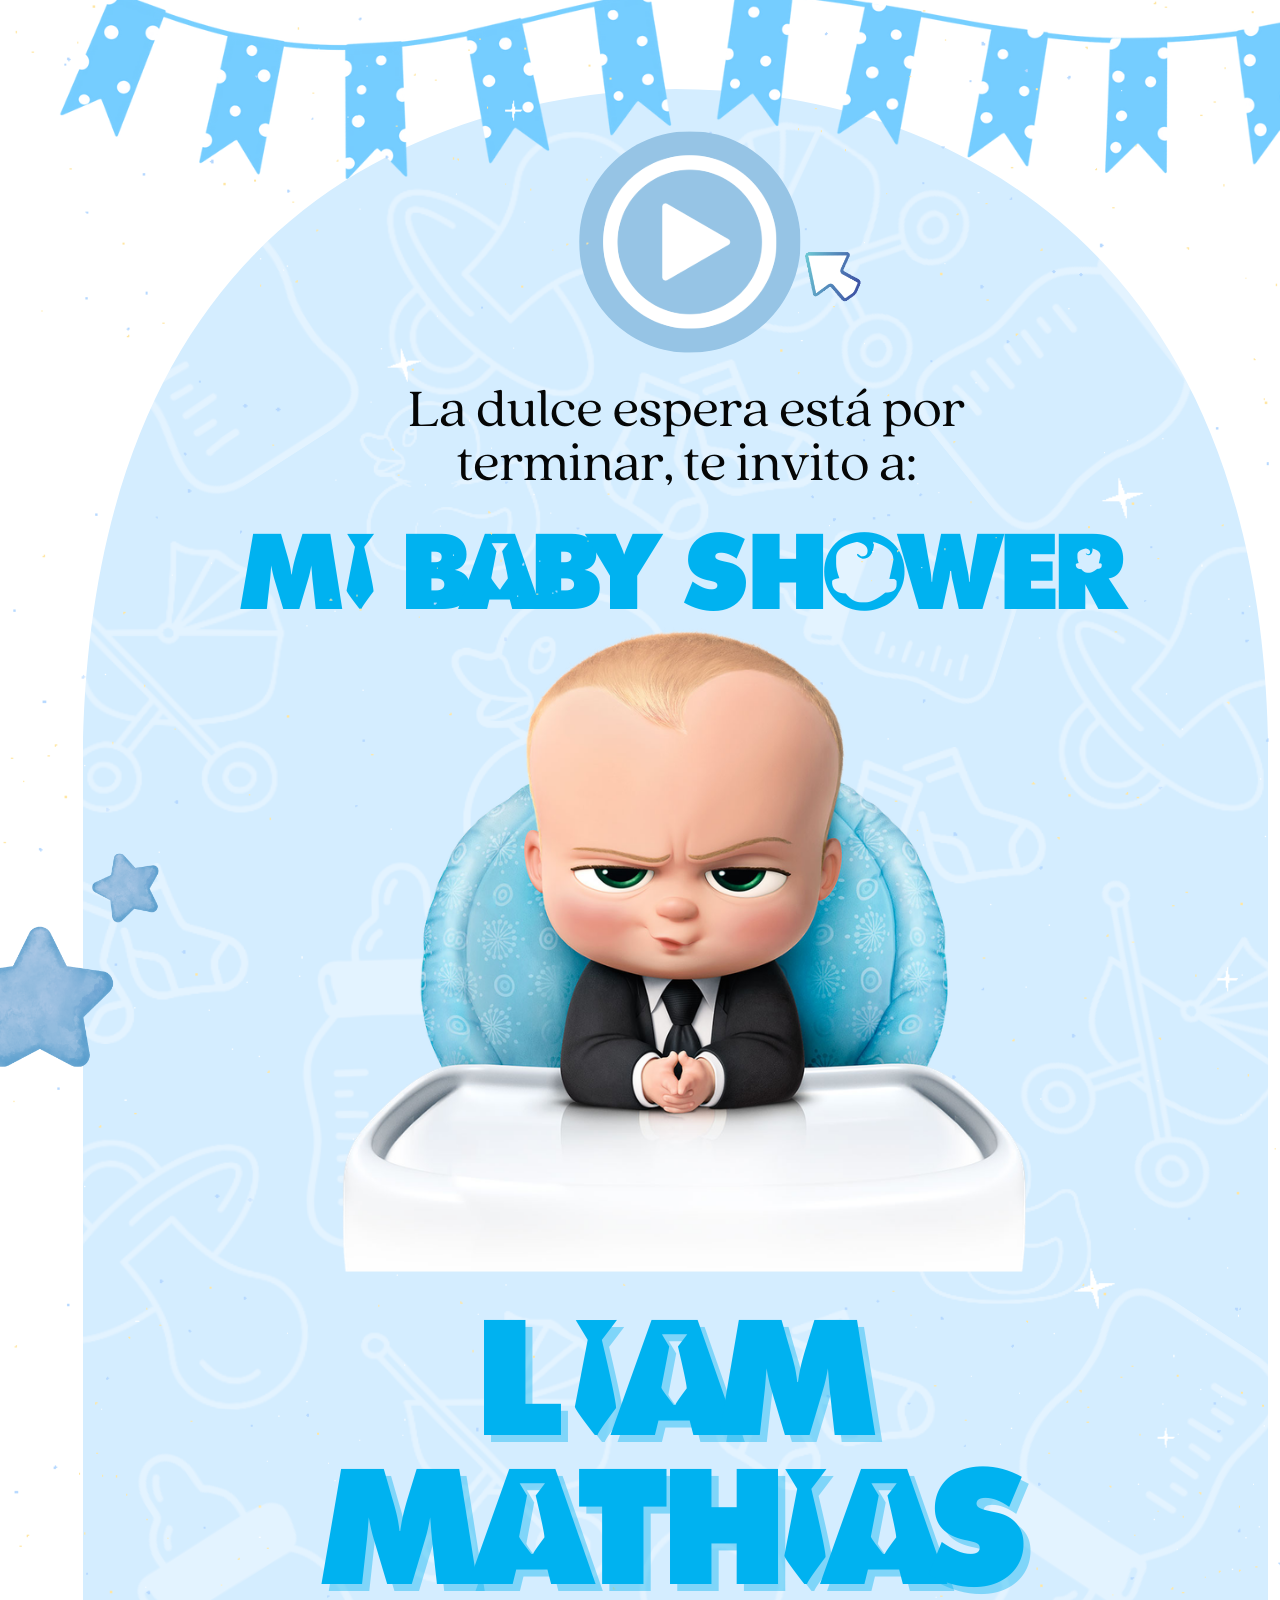
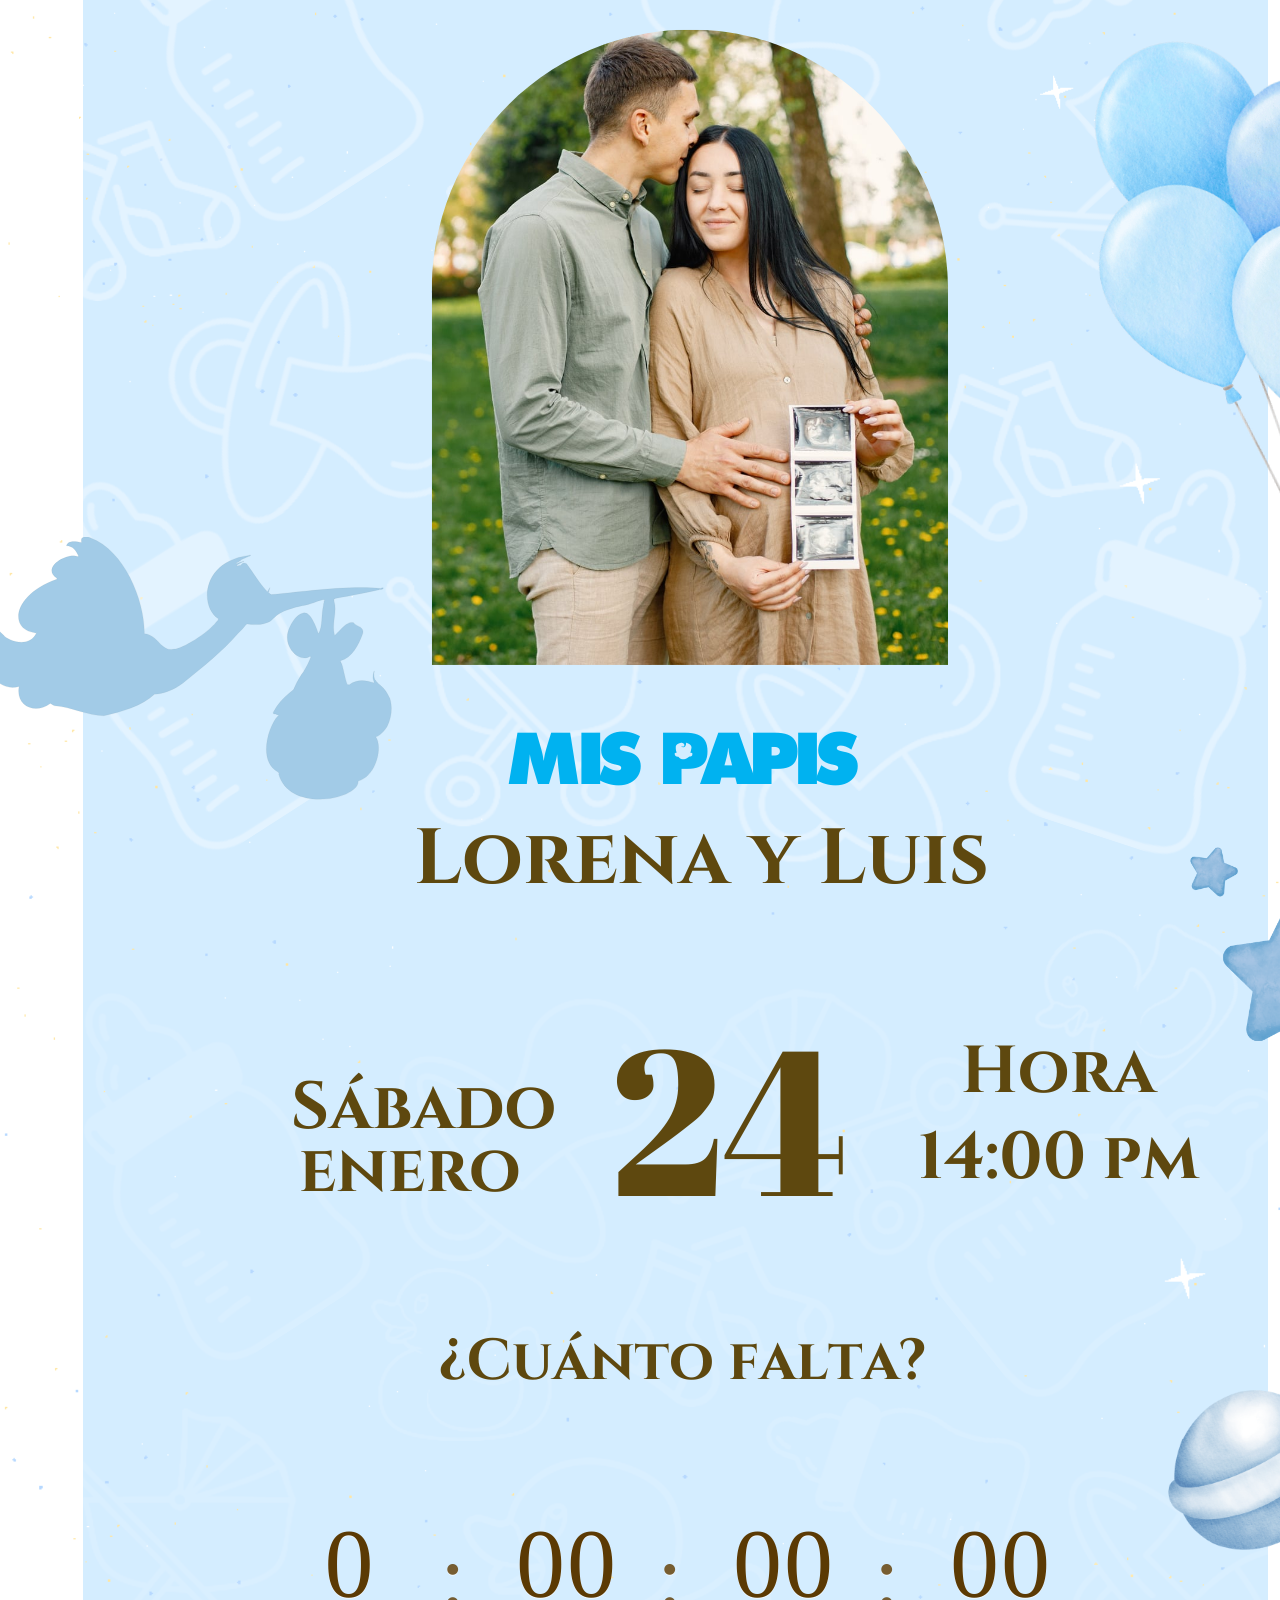
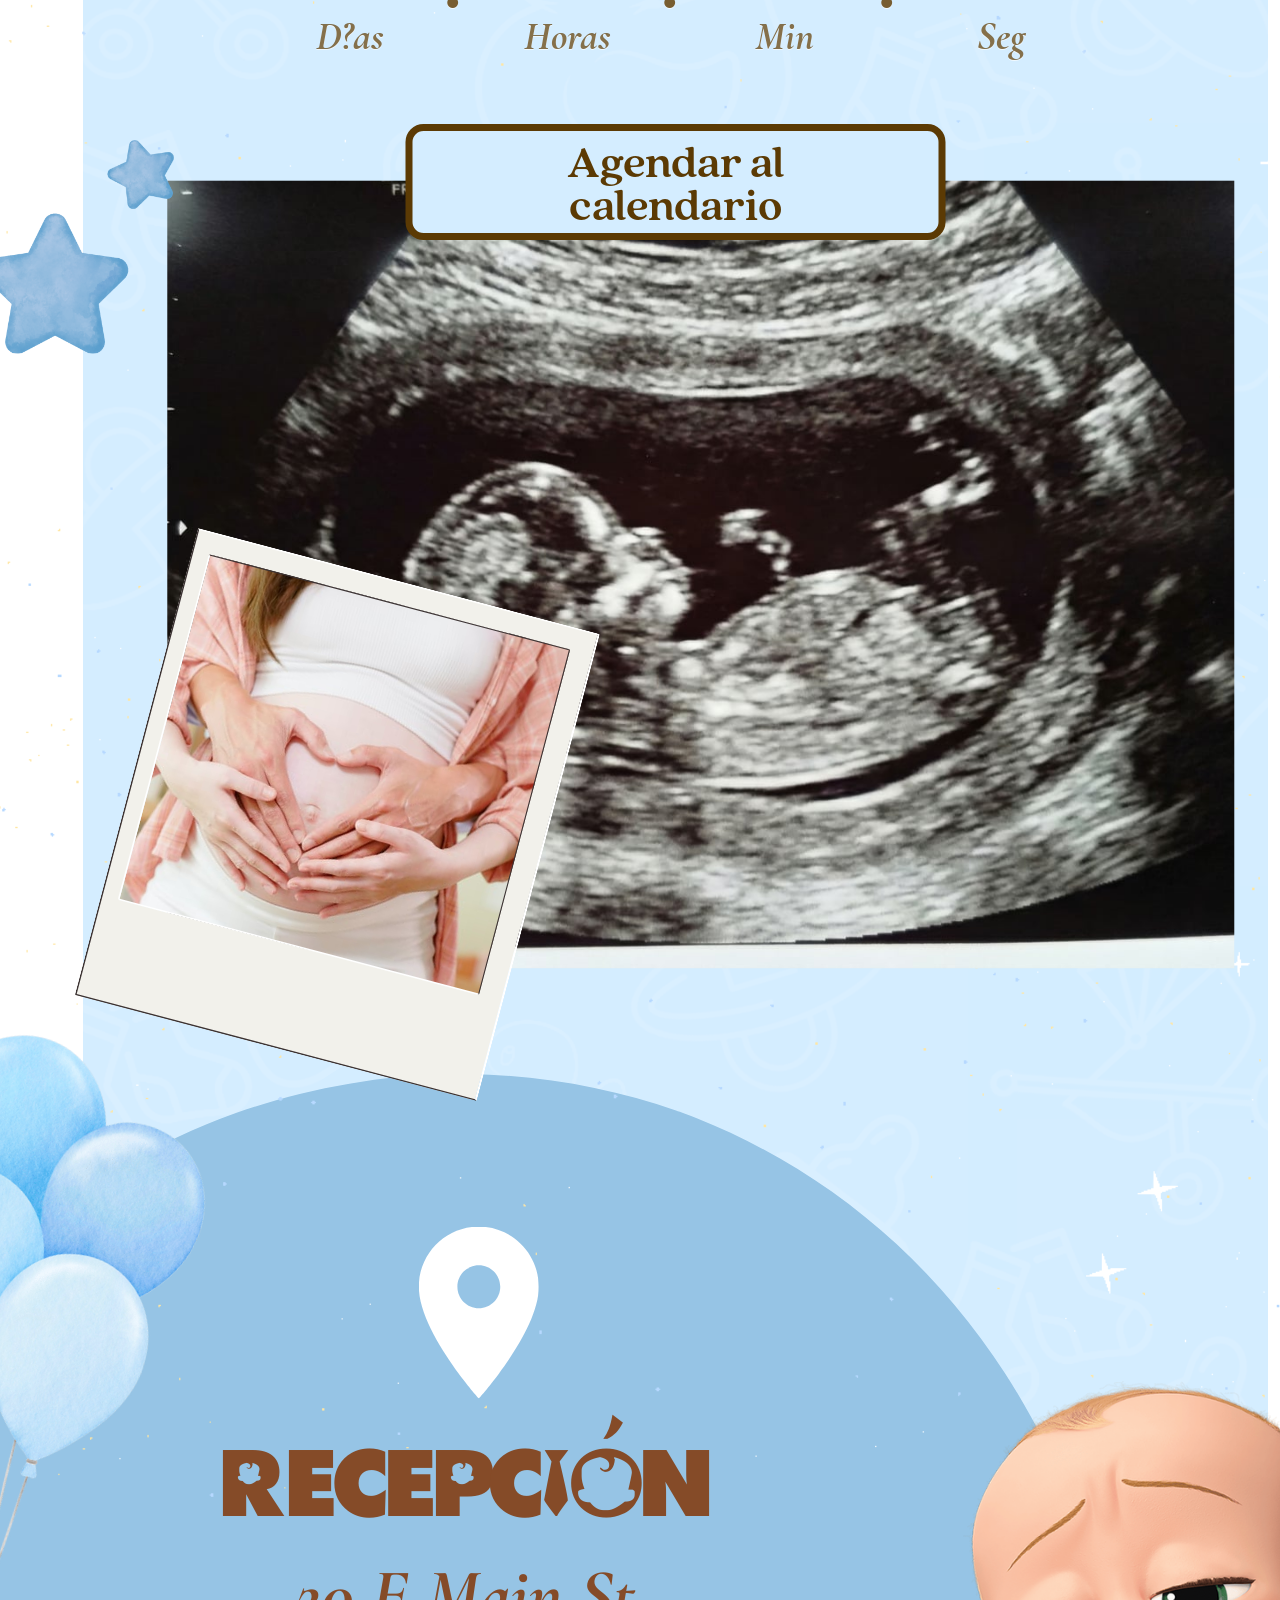
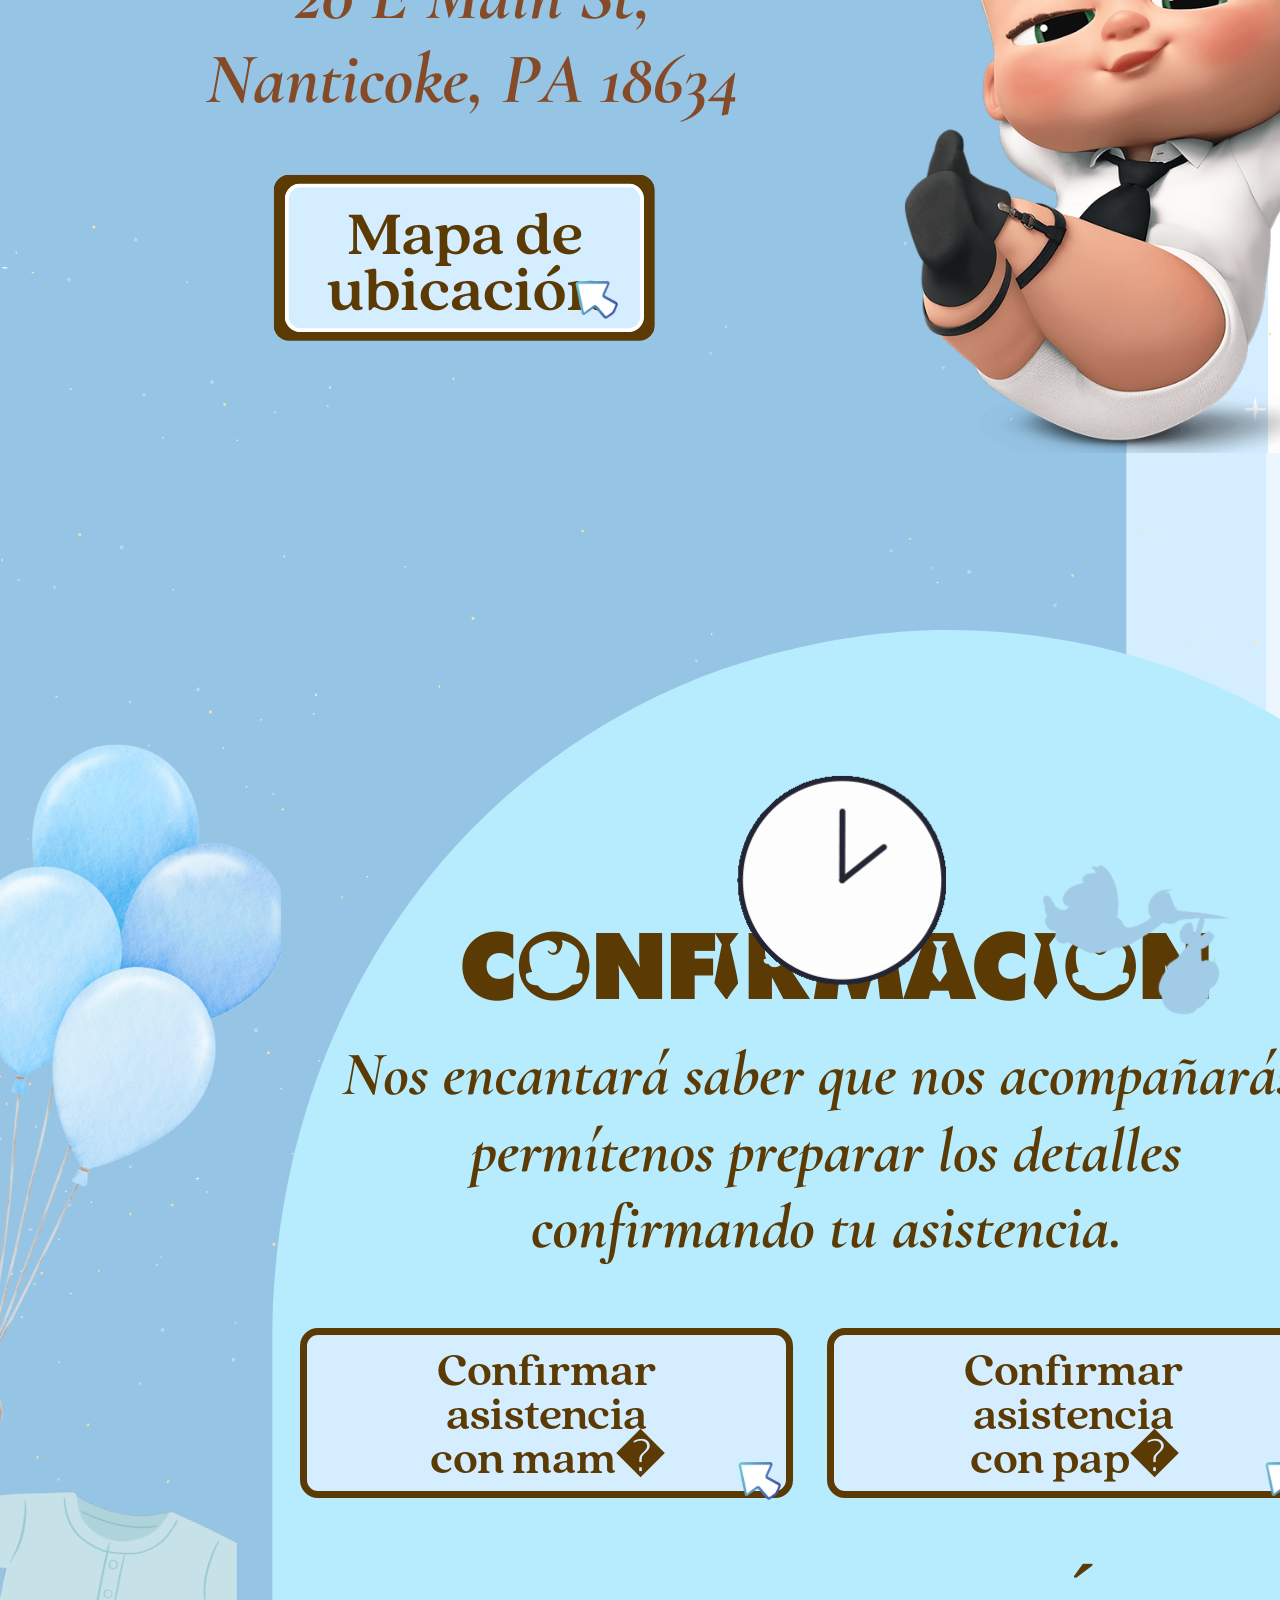
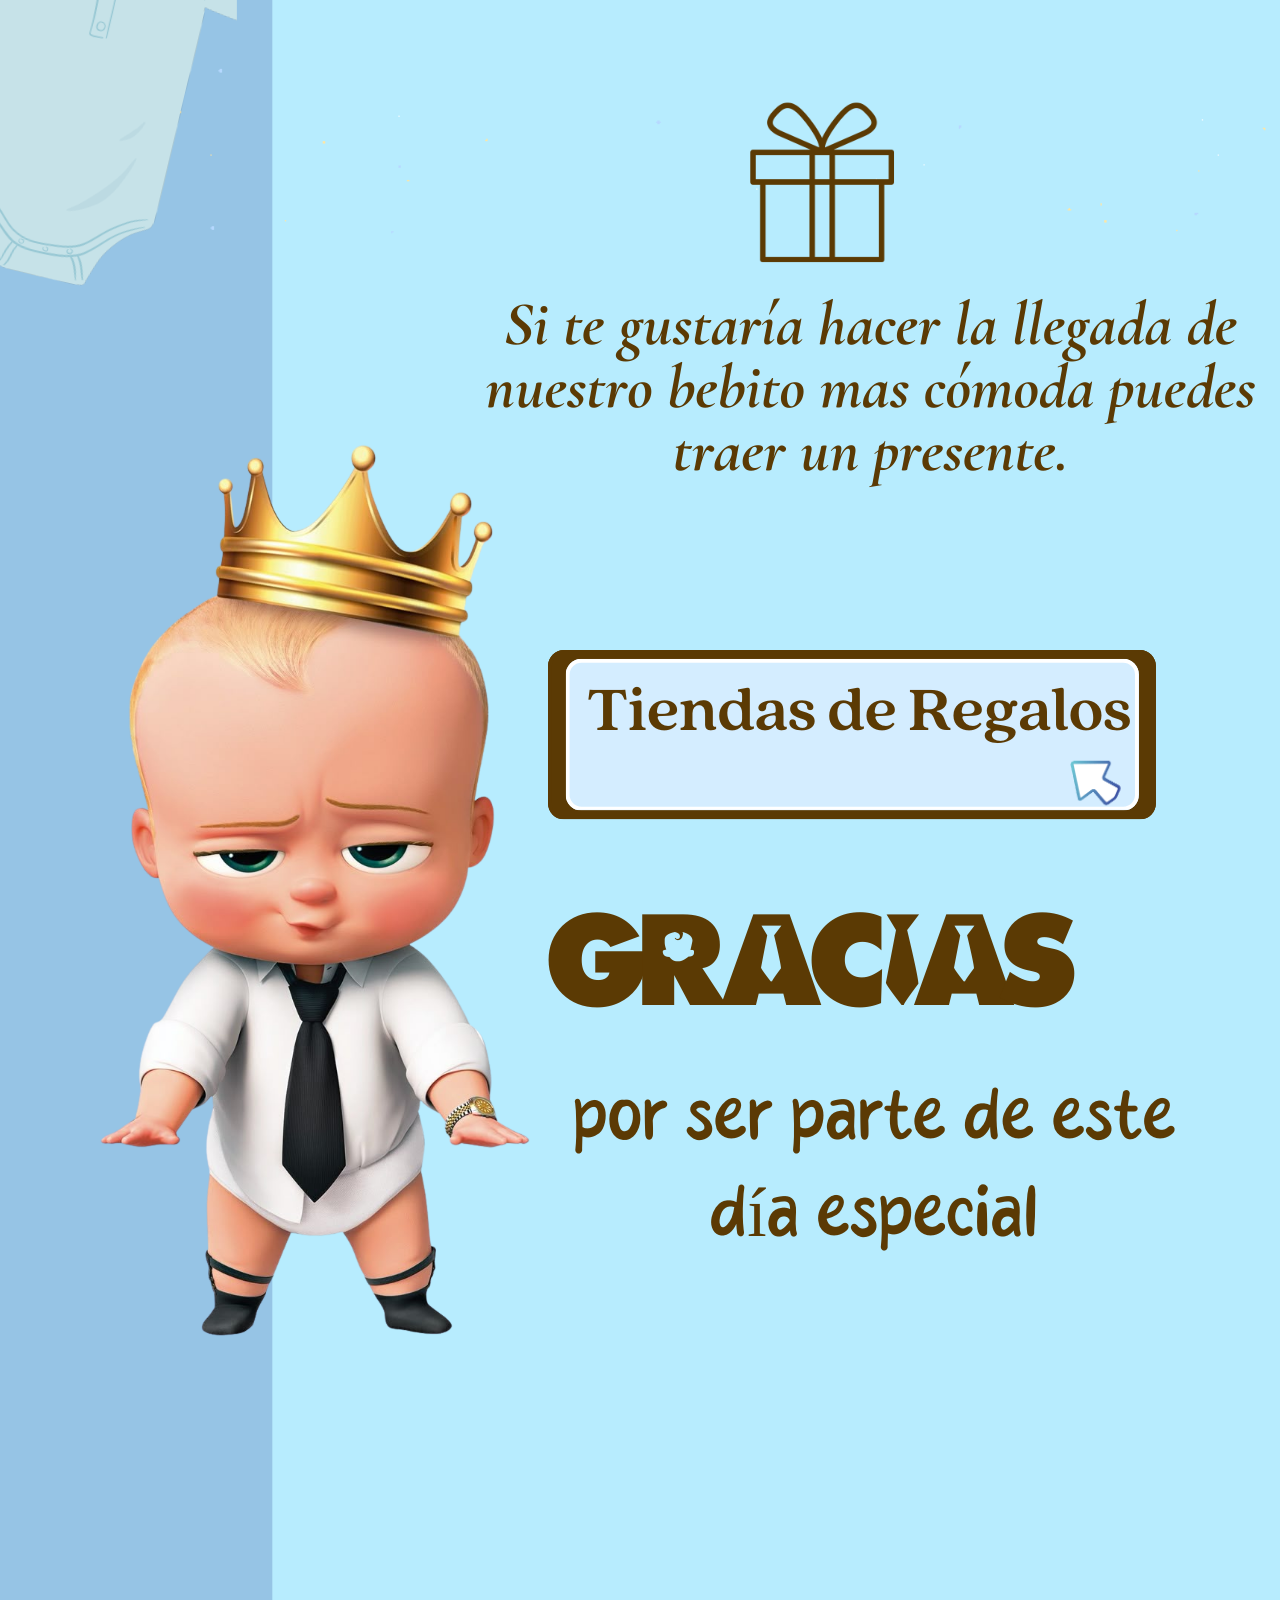
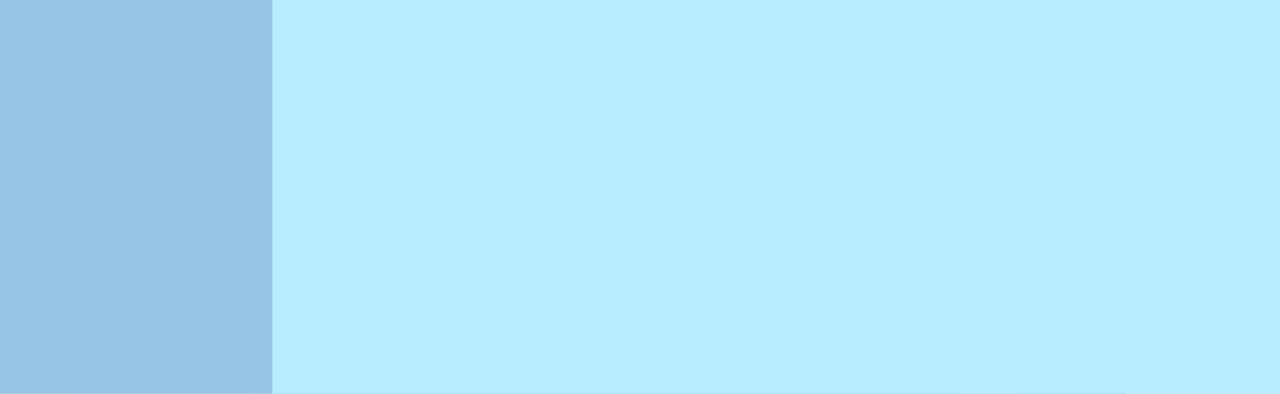
==== commit edf03351: "Actualizados estilos textos botones" ====
--- a/index.editable.html
+++ b/index.editable.html
@@ -27,27 +27,27 @@
 <svg class="_7KaXww"><defs><clippath id="__id1"><path d="M85.37944615384616,6.588651050744303C98.46153846153847,2.610589638196932 113.42473846153847,0 128.06892307692308,0C142.71360000000004,0 156.80541538461537,2.2376507686997087 169.7915076923077,6.215720957105265C170.0681846153846,6.340074867609211 170.34436923076922,6.340074867609211 170.62055384615385,6.46434101953129C219.38904615384618,22.37668320416082 255.3092923076923,64.39505340863246 256,143.99812703992058L256,1653.8470078881498L0,1653.8470078881498L0,145.1186247447855C0.6907716923076923,64.14669662195205 36.05828923076923,22.128019262443868 85.37944615384616,6.588651050744303Z"></path></clippath></defs></svg><div class="bFnJ2A" style="clip-path:url(#__id1);background:rgb(212,237,255);width:256px;height:1653.85px;transform:scale(4.63166,4.63166);transform-origin:0px 0px"></div>
 </div></div></div></div></div>
 <div style="clip-path:polygon(1.42109e-14px 3975.83px,1351px 3975.83px,1351px 4783.08px,1.42109e-14px 4783.08px)"><div class="DF_utQ _0xkaeQ" style="width:1441.51px;height:807.246px;transform:translate(-82.5327px,3975.83px)"><div class="DF_utQ" style="width:1441.51px;height:807.246px"><div class="Zp7NQw">
-<div class="a26Xuw"><div class="PcHy7w"><div class="uk_25A Ty61NA"><div class="Izwocg" style="width:1441.51px;height:807.246px;transform:translate(1.13687e-13px,-5.68434e-14px) rotate(0deg)"><div class="jXCxjw"><img class="paNqSg" draggable="false" src="assets/images/image-010-static.png" data-animated-src="assets/images/image-010-606794bbbd23.gif"></div></div></div></div></div>
+<div class="a26Xuw"><div class="PcHy7w"><div class="uk_25A Ty61NA"><div class="Izwocg" style="width:1441.51px;height:807.246px;transform:translate(1.13687e-13px,-5.68434e-14px) rotate(0deg)"><div class="jXCxjw"><img class="paNqSg" draggable="false" src="assets/images/image-010-606794bbbd23.gif" data-animated-src="assets/images/image-010-606794bbbd23.gif"></div></div></div></div></div>
 <div style="position:absolute;top:0px;left:0px;transform-origin:0px 0px;height:807.246px;width:1441.51px;pointer-events:none;transform:scale(1)"></div>
 </div></div></div></div>
 <div style="clip-path:polygon(0px 3174.56px,1351px 3174.56px,1351px 3981.81px,0px 3981.81px)"><div class="DF_utQ _0xkaeQ" style="width:1441.51px;height:807.246px;transform:translate(-50.8956px,3174.56px)"><div class="DF_utQ" style="width:1441.51px;height:807.246px"><div class="Zp7NQw">
-<div class="a26Xuw"><div class="PcHy7w"><div class="uk_25A Ty61NA"><div class="Izwocg" style="width:1441.51px;height:807.246px;transform:translate(1.13687e-13px,-5.68434e-14px) rotate(0deg)"><div class="jXCxjw"><img class="paNqSg" draggable="false" src="assets/images/image-010-static.png" data-animated-src="assets/images/image-010-606794bbbd23.gif"></div></div></div></div></div>
+<div class="a26Xuw"><div class="PcHy7w"><div class="uk_25A Ty61NA"><div class="Izwocg" style="width:1441.51px;height:807.246px;transform:translate(1.13687e-13px,-5.68434e-14px) rotate(0deg)"><div class="jXCxjw"><img class="paNqSg" draggable="false" src="assets/images/image-010-606794bbbd23.gif" data-animated-src="assets/images/image-010-606794bbbd23.gif"></div></div></div></div></div>
 <div style="position:absolute;top:0px;left:0px;transform-origin:0px 0px;height:807.246px;width:1441.51px;pointer-events:none;transform:scale(1)"></div>
 </div></div></div></div>
 <div style="clip-path:polygon(1.56763e-13px 2380.94px,1351px 2380.94px,1351px 3188.18px,1.56763e-13px 3188.18px)"><div class="DF_utQ _0xkaeQ" style="width:1441.51px;height:807.246px;transform:translate(-3.64381px,2380.94px)"><div class="DF_utQ" style="width:1441.51px;height:807.246px"><div class="Zp7NQw">
-<div class="a26Xuw"><div class="PcHy7w"><div class="uk_25A Ty61NA"><div class="Izwocg" style="width:1441.51px;height:807.246px;transform:translate(1.13687e-13px,-5.68434e-14px) rotate(0deg)"><div class="jXCxjw"><img class="paNqSg" draggable="false" src="assets/images/image-010-static.png" data-animated-src="assets/images/image-010-606794bbbd23.gif"></div></div></div></div></div>
+<div class="a26Xuw"><div class="PcHy7w"><div class="uk_25A Ty61NA"><div class="Izwocg" style="width:1441.51px;height:807.246px;transform:translate(1.13687e-13px,-5.68434e-14px) rotate(0deg)"><div class="jXCxjw"><img class="paNqSg" draggable="false" src="assets/images/image-010-606794bbbd23.gif" data-animated-src="assets/images/image-010-606794bbbd23.gif"></div></div></div></div></div>
 <div style="position:absolute;top:0px;left:0px;transform-origin:0px 0px;height:807.246px;width:1441.51px;pointer-events:none;transform:scale(1)"></div>
 </div></div></div></div>
 <div style="clip-path:polygon(0px 1585.9px,1351px 1585.9px,1351px 2393.14px,0px 2393.14px)"><div class="DF_utQ _0xkaeQ" style="width:1441.51px;height:807.246px;transform:translate(-48.8988px,1585.9px)"><div class="DF_utQ" style="width:1441.51px;height:807.246px"><div class="Zp7NQw">
-<div class="a26Xuw"><div class="PcHy7w"><div class="uk_25A Ty61NA"><div class="Izwocg" style="width:1441.51px;height:807.246px;transform:translate(1.13687e-13px,-5.68434e-14px) rotate(0deg)"><div class="jXCxjw"><img class="paNqSg" draggable="false" src="assets/images/image-010-static.png" data-animated-src="assets/images/image-010-606794bbbd23.gif"></div></div></div></div></div>
+<div class="a26Xuw"><div class="PcHy7w"><div class="uk_25A Ty61NA"><div class="Izwocg" style="width:1441.51px;height:807.246px;transform:translate(1.13687e-13px,-5.68434e-14px) rotate(0deg)"><div class="jXCxjw"><img class="paNqSg" draggable="false" src="assets/images/image-010-606794bbbd23.gif" data-animated-src="assets/images/image-010-606794bbbd23.gif"></div></div></div></div></div>
 <div style="position:absolute;top:0px;left:0px;transform-origin:0px 0px;height:807.246px;width:1441.51px;pointer-events:none;transform:scale(1)"></div>
 </div></div></div></div>
 <div style="clip-path:polygon(8.52651e-14px 790.858px,1347.36px 790.858px,1347.36px 1598.1px,8.52651e-14px 1598.1px)"><div class="DF_utQ _0xkaeQ" style="width:1441.51px;height:807.246px;transform:translate(-94.1538px,790.858px)"><div class="DF_utQ" style="width:1441.51px;height:807.246px"><div class="Zp7NQw">
-<div class="a26Xuw"><div class="PcHy7w"><div class="uk_25A Ty61NA"><div class="Izwocg" style="width:1441.51px;height:807.246px;transform:translate(1.13687e-13px,-5.68434e-14px) rotate(0deg)"><div class="jXCxjw"><img class="paNqSg" draggable="false" src="assets/images/image-010-static.png" data-animated-src="assets/images/image-010-606794bbbd23.gif"></div></div></div></div></div>
+<div class="a26Xuw"><div class="PcHy7w"><div class="uk_25A Ty61NA"><div class="Izwocg" style="width:1441.51px;height:807.246px;transform:translate(1.13687e-13px,-5.68434e-14px) rotate(0deg)"><div class="jXCxjw"><img class="paNqSg" draggable="false" src="assets/images/image-010-606794bbbd23.gif" data-animated-src="assets/images/image-010-606794bbbd23.gif"></div></div></div></div></div>
 <div style="position:absolute;top:0px;left:0px;transform-origin:0px 0px;height:807.246px;width:1441.51px;pointer-events:none;transform:scale(1)"></div>
 </div></div></div></div>
 <div style="clip-path:polygon(-1.42109e-14px 0.505324px,1351px 0.505324px,1351px 807.751px,-1.42109e-14px 807.751px)"><div class="DF_utQ _0xkaeQ" style="width:1441.51px;height:807.246px;transform:translate(-66.098px,0.505324px)"><div class="DF_utQ" style="width:1441.51px;height:807.246px"><div class="Zp7NQw">
-<div class="a26Xuw"><div class="PcHy7w"><div class="uk_25A Ty61NA"><div class="Izwocg" style="width:1441.51px;height:807.246px;transform:translate(1.13687e-13px,-5.68434e-14px) rotate(0deg)"><div class="jXCxjw"><img class="paNqSg" draggable="false" src="assets/images/image-010-static.png" data-animated-src="assets/images/image-010-606794bbbd23.gif"></div></div></div></div></div>
+<div class="a26Xuw"><div class="PcHy7w"><div class="uk_25A Ty61NA"><div class="Izwocg" style="width:1441.51px;height:807.246px;transform:translate(1.13687e-13px,-5.68434e-14px) rotate(0deg)"><div class="jXCxjw"><img class="paNqSg" draggable="false" src="assets/images/image-010-606794bbbd23.gif" data-animated-src="assets/images/image-010-606794bbbd23.gif"></div></div></div></div></div>
 <div style="position:absolute;top:0px;left:0px;transform-origin:0px 0px;height:807.246px;width:1441.51px;pointer-events:none;transform:scale(1)"></div>
 </div></div></div></div>
 <div class="DF_utQ _0xkaeQ" style="width:1351px;height:2466.83px;transform:translate(7.97728px,2466.83px)"><div style="width:1351px;height:2466.83px;transform:scale(1,1);transform-origin:0px 0px">
@@ -330,18 +330,18 @@
 <svg class="_7KaXww"><defs><clippath id="__id301"><path d="M0,0L1699.8373842509047,0L1699.8373842509047,256L0,256Z"></path></clippath></defs></svg><div class="bFnJ2A" style="clip-path:url(#__id301);background:rgb(150,196,229);width:1699.84px;height:256px;transform:scale(0.505124,0.505124);transform-origin:0px 0px"></div>
 </div></div></div>
 <div class="DF_utQ _0xkaeQ" style="width:1185.7px;height:663.995px;transform:translate(79.0038px,1282.75px)"><div class="Zp7NQw">
-<div class="a26Xuw"><div class="PcHy7w"><div class="uk_25A Ty61NA"><div class="Izwocg" style="width:1185.7px;height:663.995px;transform:translate(1.13687e-13px,-5.68434e-14px) rotate(0deg)"><div class="jXCxjw"><img class="paNqSg" draggable="false" src="assets/images/image-010-static.png" data-animated-src="assets/images/image-010-606794bbbd23.gif"></div></div></div></div></div>
+<div class="a26Xuw"><div class="PcHy7w"><div class="uk_25A Ty61NA"><div class="Izwocg" style="width:1185.7px;height:663.995px;transform:translate(1.13687e-13px,-5.68434e-14px) rotate(0deg)"><div class="jXCxjw"><img class="paNqSg" draggable="false" src="assets/images/image-010-606794bbbd23.gif" data-animated-src="assets/images/image-010-606794bbbd23.gif"></div></div></div></div></div>
 <div style="position:absolute;top:0px;left:0px;transform-origin:0px 0px;height:663.995px;width:1185.7px;pointer-events:none;transform:scale(1)"></div>
 </div></div>
 <div style="clip-path:polygon(0px 4273.92px,1126.9px 4273.92px,1126.9px 5253.67px,0px 5253.67px)"><div class="DF_utQ _0xkaeQ" style="width:1336.86px;height:4349.19px;transform:translate(-209.956px,4273.92px)"><div class="DF_utQ" style="width:1336.86px;height:4349.19px"><div class="m1aeoQ" style="position:absolute;top:0px;left:0px;transform-origin:0px 0px;height:4349.19px;width:1336.86px;transform:scale(1)"><div class="hWv4NA" style="width:1336.86px;height:4349.19px;margin-left:0px;margin-top:0px">
 <svg class="_7KaXww"><defs><clippath id="__id307"><path d="M85.37944615384615,7.470379267501552C98.46153846153844,2.9599525849737693 113.42473846153845,0 128.06892307692306,0C142.71359999999999,0 156.80541538461537,2.5371050586318185 169.7915076923077,7.04754169144966C170.0681846153846,7.188537301583919 170.3443692307692,7.188537301583919 170.62055384615383,7.329433408817588C219.38904615384615,25.371249592119366 255.30929230769226,73.01274087950972 256,140.11557522983708L256,832.8410870797034L0,832.8410870797034L0,140.62966465691474C0.6907716923076922,72.73114767084355 36.05828923076923,25.089308123301144 85.37944615384615,7.470379267501552Z"></path></clippath></defs></svg><div class="bFnJ2A" style="clip-path:url(#__id307);background:rgb(150,196,229);width:256px;height:832.841px;transform:scale(5.22211,5.22211);transform-origin:0px 0px"></div>
 </div></div></div></div></div>
 <div style="clip-path:polygon(-2.4869e-14px 3893.51px,1351px 3893.51px,1351px 4700.76px,-2.4869e-14px 4700.76px)"><div class="DF_utQ _0xkaeQ" style="width:1441.51px;height:807.246px;transform:translate(-30.8881px,3893.51px)"><div class="DF_utQ" style="width:1441.51px;height:807.246px"><div class="Zp7NQw">
-<div class="a26Xuw"><div class="PcHy7w"><div class="uk_25A Ty61NA"><div class="Izwocg" style="width:1441.51px;height:807.246px;transform:translate(1.13687e-13px,-5.68434e-14px) rotate(0deg)"><div class="jXCxjw"><img class="paNqSg" draggable="false" src="assets/images/image-010-static.png" data-animated-src="assets/images/image-010-606794bbbd23.gif"></div></div></div></div></div>
+<div class="a26Xuw"><div class="PcHy7w"><div class="uk_25A Ty61NA"><div class="Izwocg" style="width:1441.51px;height:807.246px;transform:translate(1.13687e-13px,-5.68434e-14px) rotate(0deg)"><div class="jXCxjw"><img class="paNqSg" draggable="false" src="assets/images/image-010-606794bbbd23.gif" data-animated-src="assets/images/image-010-606794bbbd23.gif"></div></div></div></div></div>
 <div style="position:absolute;top:0px;left:0px;transform-origin:0px 0px;height:807.246px;width:1441.51px;pointer-events:none;transform:scale(1)"></div>
 </div></div></div></div>
 <div style="clip-path:polygon(-1.42109e-14px 5020.89px,1351px 5020.89px,1351px 5253.67px,-1.42109e-14px 5253.67px)"><div class="DF_utQ _0xkaeQ" style="width:1441.51px;height:807.246px;transform:translate(-66.098px,5020.89px)"><div class="DF_utQ" style="width:1441.51px;height:807.246px"><div class="Zp7NQw">
-<div class="a26Xuw"><div class="PcHy7w"><div class="uk_25A Ty61NA"><div class="Izwocg" style="width:1441.51px;height:807.246px;transform:translate(1.13687e-13px,-5.68434e-14px) rotate(0deg)"><div class="jXCxjw"><img class="paNqSg" draggable="false" src="assets/images/image-010-static.png" data-animated-src="assets/images/image-010-606794bbbd23.gif"></div></div></div></div></div>
+<div class="a26Xuw"><div class="PcHy7w"><div class="uk_25A Ty61NA"><div class="Izwocg" style="width:1441.51px;height:807.246px;transform:translate(1.13687e-13px,-5.68434e-14px) rotate(0deg)"><div class="jXCxjw"><img class="paNqSg" draggable="false" src="assets/images/image-010-606794bbbd23.gif" data-animated-src="assets/images/image-010-606794bbbd23.gif"></div></div></div></div></div>
 <div style="position:absolute;top:0px;left:0px;transform-origin:0px 0px;height:807.246px;width:1441.51px;pointer-events:none;transform:scale(1)"></div>
 </div></div></div></div>
 <div class="DF_utQ _0xkaeQ" style="width:516.318px;height:635.468px;transform:translate(431.708px,1629.61px)"><div class="m1aeoQ" style="position:absolute;top:0px;left:0px;transform-origin:0px 0px;height:635.468px;width:516.318px;transform:scale(1)">
@@ -351,7 +351,7 @@
 <div class="Pr6LEA"></div>
 </div></div>
 <div class="DF_utQ _0xkaeQ" style="width:1457.51px;height:816.208px;transform:translate(-26.8714px,6377.74px)"><div class="Zp7NQw">
-<div class="a26Xuw"><div class="PcHy7w"><div class="uk_25A Ty61NA"><div class="Izwocg" style="width:1457.51px;height:816.208px;transform:translate(1.13687e-13px,-5.68434e-14px) rotate(0deg)"><div class="jXCxjw"><img class="paNqSg" draggable="false" src="assets/images/image-010-static.png" data-animated-src="assets/images/image-010-606794bbbd23.gif"></div></div></div></div></div>
+<div class="a26Xuw"><div class="PcHy7w"><div class="uk_25A Ty61NA"><div class="Izwocg" style="width:1457.51px;height:816.208px;transform:translate(1.13687e-13px,-5.68434e-14px) rotate(0deg)"><div class="jXCxjw"><img class="paNqSg" draggable="false" src="assets/images/image-010-606794bbbd23.gif" data-animated-src="assets/images/image-010-606794bbbd23.gif"></div></div></div></div></div>
 <div style="position:absolute;top:0px;left:0px;transform-origin:0px 0px;height:816.208px;width:1457.51px;pointer-events:none;transform:scale(1)"></div>
 </div></div>
 <div class="DF_utQ _0xkaeQ" style="width:221.519px;height:221.519px;transform:translate(579.107px,131.263px)"><div class="m1aeoQ" style="position:absolute;top:0px;left:0px;transform-origin:0px 0px;height:221.519px;width:221.519px;transform:scale(1)"><div class="hWv4NA" style="width:221.519px;height:221.519px;margin-left:0px;margin-top:0px">
@@ -473,11 +473,11 @@
 <div class="DF_utQ _0xkaeQ" style="width:1016.45px;height:125.478px;transform:translate(175.252px,513.922px)"><div class="aF9o6Q _0yZ6Qg" style="writing-mode:horizontal-tb;width:874.132px;height:107.909px;transform:scale(1.16281,1.16281);transform-origin:0px 0px"><div style="transform:translate(0px,-9.04348px)"><div class="E8yZTA"><div><div lang="es-MX" class="_2UyCZQ vkN2Cw Mb8E_A e1_zQg"><p class="_28USrA AfeL7g XN6uKA _4N4NA" style="font-family:YAFrREZempQ_0,auto;--H97cbQ:90.4348px;color:rgb(0,178,240);line-height:126px;letter-spacing:0em;--gixK-A:0;text-transform:uppercase;--kJ5CrQ:0;--zPlnxA:none;list-style-type:none"><span class="a_GcMg" style="font-size:1em;font-weight:400;font-style:normal;color:rgb(0,178,240);font-kerning:none;text-decoration-line:none;text-decoration-thickness:initial;text-decoration-style:initial" data-editable-text="texto-003" title="Editar texto-003">Mi Baby Shower</span></p></div></div></div></div></div></div>
 <div class="DF_utQ _0xkaeQ" style="width:594.208px;height:119.301px;transform:translate(389.571px,373.851px)"><div class="aF9o6Q _0yZ6Qg" style="writing-mode:horizontal-tb;width:717.022px;height:143.958px;transform:scale(0.828717,0.828717);transform-origin:0px 0px"><div style="transform:translate(0px,6.97923px)"><div class="E8yZTA"><div><div lang="es-MX" class="_2UyCZQ vkN2Cw Mb8E_A e1_zQg"><p class="_28USrA AfeL7g XN6uKA _4N4NA" style="font-family:YAFdJqpPvDU_0,auto;--H97cbQ:66.4689px;color:rgb(5,6,6);line-height:65px;letter-spacing:0em;--gixK-A:0;text-transform:none;--kJ5CrQ:0;--zPlnxA:none;list-style-type:none"><span class="a_GcMg" style="font-size:1em;font-weight:400;font-style:normal;color:rgb(5,6,6);font-kerning:none;text-decoration-line:none;text-decoration-thickness:initial;text-decoration-style:initial" data-editable-text="texto-004" title="Editar texto-004">La dulce espera está por<br>terminar, te invito a:</span></p></div></div></div></div></div></div>
 <div style="clip-path:polygon(1.13687e-13px 7.10543e-15px,612.268px 7.10543e-15px,612.268px 619.575px,1.13687e-13px 619.575px)"><div class="DF_utQ _0xkaeQ" style="width:1185.7px;height:663.995px;transform:translate(-573.437px,-44.4198px)"><div class="DF_utQ" style="width:1185.7px;height:663.995px"><div class="Zp7NQw">
-<div class="a26Xuw"><div class="PcHy7w"><div class="uk_25A Ty61NA"><div class="Izwocg" style="width:1185.7px;height:663.995px;transform:translate(1.13687e-13px,-5.68434e-14px) rotate(0deg)"><div class="jXCxjw"><img class="paNqSg" draggable="false" src="assets/images/image-010-static.png" data-animated-src="assets/images/image-010-606794bbbd23.gif"></div></div></div></div></div>
+<div class="a26Xuw"><div class="PcHy7w"><div class="uk_25A Ty61NA"><div class="Izwocg" style="width:1185.7px;height:663.995px;transform:translate(1.13687e-13px,-5.68434e-14px) rotate(0deg)"><div class="jXCxjw"><img class="paNqSg" draggable="false" src="assets/images/image-010-606794bbbd23.gif" data-animated-src="assets/images/image-010-606794bbbd23.gif"></div></div></div></div></div>
 <div style="position:absolute;top:0px;left:0px;transform-origin:0px 0px;height:663.995px;width:1185.7px;pointer-events:none;transform:scale(1)"></div>
 </div></div></div></div>
 <div style="clip-path:polygon(797.762px 2.84217e-14px,1351px 2.84217e-14px,1351px 602.156px,797.762px 602.156px)"><div class="DF_utQ _0xkaeQ" style="width:1185.7px;height:663.995px;transform:translate(797.762px,-61.8384px)"><div class="DF_utQ" style="width:1185.7px;height:663.995px"><div class="Zp7NQw">
-<div class="a26Xuw"><div class="PcHy7w"><div class="uk_25A Ty61NA"><div class="Izwocg" style="width:1185.7px;height:663.995px;transform:translate(1.13687e-13px,-5.68434e-14px) rotate(0deg)"><div class="jXCxjw"><img class="paNqSg" draggable="false" src="assets/images/image-010-static.png" data-animated-src="assets/images/image-010-606794bbbd23.gif"></div></div></div></div></div>
+<div class="a26Xuw"><div class="PcHy7w"><div class="uk_25A Ty61NA"><div class="Izwocg" style="width:1185.7px;height:663.995px;transform:translate(1.13687e-13px,-5.68434e-14px) rotate(0deg)"><div class="jXCxjw"><img class="paNqSg" draggable="false" src="assets/images/image-010-606794bbbd23.gif" data-animated-src="assets/images/image-010-606794bbbd23.gif"></div></div></div></div></div>
 <div style="position:absolute;top:0px;left:0px;transform-origin:0px 0px;height:663.995px;width:1185.7px;pointer-events:none;transform:scale(1)"></div>
 </div></div></div></div>
 <div class="DF_utQ _0xkaeQ" style="width:705.388px;height:707.155px;transform:translate(329.622px,564.719px)"><div class="Zp7NQw">
@@ -522,18 +522,18 @@
 <svg class="_7KaXww"><defs><clippath id="__id426"><path d="M85.37944615384616,7.634673743401673C98.46153846153848,3.025050197989623 113.42473846153847,0 128.06892307692308,0C142.7136,0 156.80541538461537,2.592903075169588 169.79150769230768,7.202536789706328C170.0681846153846,7.346633286561559 170.34436923076922,7.346633286561559 170.62055384615385,7.4906280921698905C219.38904615384618,25.929234134189677 255.3092923076923,74.61849469297604 256,142.54149948625073L256,821.6427365176274L0,821.6427365176274L0,143.0454779884152C0.6907716923076923,74.33070846425318 36.05828923076923,25.641091986102666 85.37944615384616,7.634673743401673Z"></path></clippath></defs></svg><div class="bFnJ2A" style="clip-path:url(#__id426);background:rgb(150,196,229);width:256px;height:821.643px;transform:scale(5.10974,5.10974);transform-origin:0px 0px"></div>
 </div></div></div></div></div>
 <div style="clip-path:polygon(5.68434e-14px 75.3945px,1351px 75.3945px,1351px 882.64px,5.68434e-14px 882.64px)"><div class="DF_utQ _0xkaeQ" style="width:1441.51px;height:807.246px;transform:translate(-80.172px,75.3945px)"><div class="DF_utQ" style="width:1441.51px;height:807.246px"><div class="Zp7NQw">
-<div class="a26Xuw"><div class="PcHy7w"><div class="uk_25A Ty61NA"><div class="Izwocg" style="width:1441.51px;height:807.246px;transform:translate(1.13687e-13px,-5.68434e-14px) rotate(0deg)"><div class="jXCxjw"><img class="paNqSg" draggable="false" src="assets/images/image-010-static.png" data-animated-src="assets/images/image-010-606794bbbd23.gif"></div></div></div></div></div>
+<div class="a26Xuw"><div class="PcHy7w"><div class="uk_25A Ty61NA"><div class="Izwocg" style="width:1441.51px;height:807.246px;transform:translate(1.13687e-13px,-5.68434e-14px) rotate(0deg)"><div class="jXCxjw"><img class="paNqSg" draggable="false" src="assets/images/image-010-606794bbbd23.gif" data-animated-src="assets/images/image-010-606794bbbd23.gif"></div></div></div></div></div>
 <div style="position:absolute;top:0px;left:0px;transform-origin:0px 0px;height:807.246px;width:1441.51px;pointer-events:none;transform:scale(1)"></div>
 </div></div></div></div>
 <div style="clip-path:polygon(-4.26326e-14px 416.238px,1351px 416.238px,1351px 1223.48px,-4.26326e-14px 1223.48px)"><div class="DF_utQ _0xkaeQ" style="width:1441.51px;height:807.246px;transform:translate(-22.2151px,416.238px)"><div class="DF_utQ" style="width:1441.51px;height:807.246px"><div class="Zp7NQw">
-<div class="a26Xuw"><div class="PcHy7w"><div class="uk_25A Ty61NA"><div class="Izwocg" style="width:1441.51px;height:807.246px;transform:translate(1.13687e-13px,-5.68434e-14px) rotate(0deg)"><div class="jXCxjw"><img class="paNqSg" draggable="false" src="assets/images/image-010-static.png" data-animated-src="assets/images/image-010-606794bbbd23.gif"></div></div></div></div></div>
+<div class="a26Xuw"><div class="PcHy7w"><div class="uk_25A Ty61NA"><div class="Izwocg" style="width:1441.51px;height:807.246px;transform:translate(1.13687e-13px,-5.68434e-14px) rotate(0deg)"><div class="jXCxjw"><img class="paNqSg" draggable="false" src="assets/images/image-010-606794bbbd23.gif" data-animated-src="assets/images/image-010-606794bbbd23.gif"></div></div></div></div></div>
 <div style="position:absolute;top:0px;left:0px;transform-origin:0px 0px;height:807.246px;width:1441.51px;pointer-events:none;transform:scale(1)"></div>
 </div></div></div></div>
 <div style="clip-path:polygon(222.123px 177.005px,1351px 177.005px,1351px 3141.12px,222.123px 3141.12px)"><div class="DF_utQ _0xkaeQ" style="width:1351px;height:3035.6px;transform:translate(272.123px,177.005px)"><div class="DF_utQ" style="width:1351px;height:3035.6px"><div class="m1aeoQ" style="position:absolute;top:0px;left:0px;transform-origin:0px 0px;height:3035.6px;width:1351px;transform:scale(1)"><div class="hWv4NA" style="width:1351px;height:3035.6px;margin-left:0px;margin-top:0px">
 <svg class="_7KaXww"><defs><clippath id="__id436"><path d="M85.37944615384616,7.3921969230769236C98.46153846153847,2.9289747692307695 113.42473846153847,0 128.06892307692308,0C142.7136,0 156.8054153846154,2.5105526153846154 169.7915076923077,6.9737846153846155C170.0681846153846,7.113304615384616 170.34436923076925,7.113304615384616 170.62055384615385,7.252726153846154C219.38904615384618,25.105723076923077 255.30929230769232,72.24861538461539 256,133.1201335773274L256,575.212683801579L0,575.212683801579L0,133.44822183446865C0.6907716923076923,71.96996923076924 36.05828923076923,24.82673230769231 85.37944615384616,7.3921969230769236Z"></path></clippath></defs></svg><div class="bFnJ2A" style="clip-path:url(#__id436);background:rgb(183,236,254);width:256px;height:575.213px;transform:scale(5.27734,5.27734);transform-origin:0px 0px"></div>
 </div></div></div></div></div>
 <div style="clip-path:polygon(5.68434e-14px 1223.48px,1351px 1223.48px,1351px 2030.73px,5.68434e-14px 2030.73px)"><div class="DF_utQ _0xkaeQ" style="width:1441.51px;height:807.246px;transform:translate(-30.172px,573.48px)"><div class="DF_utQ" style="width:1441.51px;height:807.246px"><div class="Zp7NQw">
-<div class="a26Xuw"><div class="PcHy7w"><div class="uk_25A Ty61NA"><div class="Izwocg" style="width:1441.51px;height:807.246px;transform:translate(1.13687e-13px,-5.68434e-14px) rotate(0deg)"><div class="jXCxjw"><img class="paNqSg" draggable="false" src="assets/images/image-010-static.png" data-animated-src="assets/images/image-010-606794bbbd23.gif"></div></div></div></div></div>
+<div class="a26Xuw"><div class="PcHy7w"><div class="uk_25A Ty61NA"><div class="Izwocg" style="width:1441.51px;height:807.246px;transform:translate(1.13687e-13px,-5.68434e-14px) rotate(0deg)"><div class="jXCxjw"><img class="paNqSg" draggable="false" src="assets/images/image-010-606794bbbd23.gif" data-animated-src="assets/images/image-010-606794bbbd23.gif"></div></div></div></div></div>
 <div style="position:absolute;top:0px;left:0px;transform-origin:0px 0px;height:807.246px;width:1441.51px;pointer-events:none;transform:scale(1)"></div>
 </div></div></div></div>
 <div class="DF_utQ _0xkaeQ" style="width:209.079px;height:209.079px;transform:translate(737.157px,322.774px);z-index:42" data-template-restored="confirmation-clock"><div class="Zp7NQw">
@@ -569,13 +569,13 @@
 <div class="a26Xuw"><div class="PcHy7w"><div class="uk_25A Ty61NA"><div class="Izwocg" style="width:143.87px;height:160.748px;transform:translate(0px,0px) rotate(0deg)"><img class="Dt3KRw" width="716" height="800" draggable="false" src="assets/images/image-036-13552e7158aa.png"></div></div></div></div>
 <div style="position:absolute;top:0px;left:0px;transform-origin:0px 0px;height:160.748px;width:143.87px;pointer-events:none;transform:scale(1)"></div>
 </div></div>
-<div class="DF_utQ _0xkaeQ" style="width:607.929px;height:169.397px;transform:translate(573.117px,1699.6px)"><div class="m1aeoQ" style="position:absolute;top:0px;left:0px;transform-origin:0px 0px;height:169.397px;width:607.929px;transform:scale(1)">
+<div class="DF_utQ _0xkaeQ" style="width:607.929px;height:169.397px;transform:translate(548px,1797px)"><div class="m1aeoQ" style="position:absolute;top:0px;left:0px;transform-origin:0px 0px;height:169.397px;width:607.929px;transform:scale(1)">
 <div class="hWv4NA" style="width:607.929px;height:169.397px;margin-left:0px;margin-top:0px">
 <svg class="_7KaXww"><defs><clippath id="__id464"><path d="M23.914296254749765,0L894.8115538134971,0C901.1540194737254,0 907.236714412545,2.519534665114032 911.7215149078388,7.004335160407875C916.2063154031326,11.48913578183591 918.7258500682467,17.571830594521344 918.7258500682467,23.914296254749765L918.7258500682467,232.08570375017476C918.7258500682467,238.42816941040317 916.2063154031326,244.51086422308862 911.7215149078388,248.99566484451665C907.236714412545,253.48046533981048 901.1540194737254,256.0000000049245 894.8115538134971,256.0000000049245L23.914296254749765,256.0000000049245C17.571830594521344,256.0000000049245 11.48913578183591,253.48046533981048 7.004335160407875,248.99566484451665C2.519534665114032,244.51086422308862 0,238.42816941040317 0,232.08570375017476L0,23.914296254749765C0,17.571830594521344 2.519534665114032,11.48913578183591 7.004335160407875,7.004335160407875C11.48913578183591,2.519534665114032 17.571830594521344,0 23.914296254749765,0Z"></path></clippath></defs></svg><div class="bFnJ2A" style="clip-path:url(#__id464);background:rgb(91,58,4);width:918.726px;height:256px;transform:scale(0.661709,0.661709);transform-origin:0px 0px"></div>
 </div>
 <svg class="qY_pAA" viewbox="0 0 72.83717675161824 20.29584477960958" style="overflow:hidden;width:607.929px;height:169.397px"><defs><clippath id="__id466"><path d="M1.8959408,0L70.94123595,0C71.44407071,0 71.92631068,0.19975033 72.28186855,0.5553082C72.63742642,0.91086608 72.83717675,1.39310604 72.83717675,1.8959408L72.83717675,18.39990398C72.83717675,18.90273874 72.63742642,19.3849787 72.28186855,19.74053658C71.92631068,20.09609445 71.44407071,20.29584478 70.94123595,20.29584478L1.8959408,20.29584478C1.39310604,20.29584478 0.91086608,20.09609445 0.5553082,19.74053658C0.19975033,19.3849787 0,18.90273874 0,18.39990398L0,1.8959408C0,1.39310604 0.19975033,0.91086608 0.5553082,0.5553082C0.91086608,0.19975033 1.39310604,0 1.8959408,0Z"></path></clippath></defs><path d="M1.8959408,0L70.94123595,0C71.44407071,0 71.92631068,0.19975033 72.28186855,0.5553082C72.63742642,0.91086608 72.83717675,1.39310604 72.83717675,1.8959408L72.83717675,18.39990398C72.83717675,18.90273874 72.63742642,19.3849787 72.28186855,19.74053658C71.92631068,20.09609445 71.44407071,20.29584478 70.94123595,20.29584478L1.8959408,20.29584478C1.39310604,20.29584478 0.91086608,20.09609445 0.5553082,19.74053658C0.19975033,19.3849787 0,18.90273874 0,18.39990398L0,1.8959408C0,1.39310604 0.19975033,0.91086608 0.5553082,0.5553082C0.91086608,0.19975033 1.39310604,0 1.8959408,0Z" stroke="#5b3a04" stroke-width="7.912152269399707" stroke-linecap="butt" clip-path="url(#__id466)" fill="none" vector-effect="non-scaling-stroke"></path></svg>
 </div></div>
-<div class="DF_utQ _0xkaeQ" style="width:573.342px;height:151.798px;transform:translate(590.769px,1708.4px)"><div class="m1aeoQ" style="position:absolute;top:0px;left:0px;transform-origin:0px 0px;height:151.798px;width:573.342px;transform:scale(1)">
+<div class="DF_utQ _0xkaeQ" style="width:573.342px;height:151.798px;transform:translate(565.652px,1805.8px)"><div class="m1aeoQ" style="position:absolute;top:0px;left:0px;transform-origin:0px 0px;height:151.798px;width:573.342px;transform:scale(1)">
 <div class="hWv4NA" style="width:573.342px;height:151.798px;margin-left:0px;margin-top:0px">
 <svg class="_7KaXww"><defs><clippath id="__id468"><path d="M26.686977022678537,0L940.2281414911929,0C947.3059678064049,0 954.0939049607755,2.8116555469360938 959.0986839638556,7.816434550016002C964.1034629669355,12.821213693854402 966.9151185138716,19.609150707466544 966.9151185138716,26.686977022678537L966.9151185138716,229.31302288568747C966.9151185138716,236.39084934165794 964.1034629669355,243.17878635527012 959.0986839638556,248.18356535835C954.0939049607755,253.18834436142993 947.3059678064049,256.0000000491245 940.2281414911929,256.0000000491245L26.686977022678537,256.0000000491245C19.609150707466544,256.0000000491245 12.821213693854402,253.18834436142993 7.816434550016002,248.18356535835C2.8116555469360938,243.17878635527012 0,236.39084934165794 0,229.31302288568747L0,26.686977022678537C0,19.609150707466544 2.8116555469360938,12.821213693854402 7.816434550016002,7.816434550016002C12.821213693854402,2.8116555469360938 19.609150707466544,0 26.686977022678537,0Z"></path></clippath></defs></svg><div class="bFnJ2A" style="clip-path:url(#__id468);background:rgb(212,237,255);width:966.915px;height:256px;transform:scale(0.59296,0.59296);transform-origin:0px 0px"></div>
 </div>
@@ -608,7 +608,7 @@
 </div></div></div></div>
 <div class="DF_utQ _0xkaeQ" style="width:682.735px;height:179.89px;transform:translate(532.697px,2223.45px)"><div class="aF9o6Q _0yZ6Qg" style="writing-mode:horizontal-tb;width:690.316px;height:181.888px;transform:scale(0.989019,0.989019);transform-origin:0px 0px"><div style="transform:translate(0px,-7.06398px)"><div class="E8yZTA"><div><div lang="es-MX" class="_2UyCZQ vkN2Cw Mb8E_A e1_zQg"><p class="_28USrA AfeL7g XN6uKA _4N4NA" style="font-family:YAGT-Pd1tKk_0,auto;--H97cbQ:70.6398px;color:rgb(91,58,4);line-height:98px;letter-spacing:0em;--gixK-A:0;text-transform:none;--kJ5CrQ:0;--zPlnxA:none;list-style-type:none"><span class="a_GcMg" style="font-size:1em;font-weight:400;font-style:normal;color:rgb(91,58,4);font-kerning:none;text-decoration-line:none;text-decoration-thickness:initial;text-decoration-style:initial" data-editable-text="texto-017" title="Editar texto-017">por ser parte de este<br>día especial</span></p></div></div></div></div></div></div>
 <div class="DF_utQ _0xkaeQ" style="width:975.368px;height:151.679px;transform:translate(320.809px,2036.94px)"><div class="aF9o6Q _0yZ6Qg" style="writing-mode:horizontal-tb;width:986.197px;height:153.363px;transform:scale(0.989019,0.989019);transform-origin:0px 0px"><div style="transform:translate(0px,-12.8206px)"><div class="E8yZTA"><div><div lang="es-MX" class="_2UyCZQ vkN2Cw Mb8E_A e1_zQg"><p class="_28USrA AfeL7g XN6uKA _4N4NA" style="font-family:YAFrREZempQ_0,auto;--H97cbQ:128.206px;color:rgb(91,58,4);line-height:179px;letter-spacing:0em;--gixK-A:0;text-transform:uppercase;--kJ5CrQ:0;--zPlnxA:none;list-style-type:none"><span class="a_GcMg" style="font-size:1em;font-weight:400;font-style:normal;color:rgb(91,58,4);font-kerning:none;text-decoration-line:none;text-decoration-thickness:initial;text-decoration-style:initial" data-editable-text="texto-018" title="Editar texto-018">Gracias</span></p></div></div></div></div></div></div>
-<div class="DF_utQ _0xkaeQ" style="width:541.043px;height:77.0185px;transform:translate(505px,1816px)"><div class="aF9o6Q _0yZ6Qg" style="writing-mode:horizontal-tb;width:547.05px;height:77.8736px;transform:scale(0.989019,0.989019);transform-origin:0px 0px"><div style="transform:translate(-0.163136px,10.4407px)"><div class="E8yZTA"><div><div lang="es-MX" class="_2UyCZQ vkN2Cw Mb8E_A e1_zQg"><p class="_28USrA AfeL7g XN6uKA _4N4NA" style="font-family:YAFdJqpPvDU_0,auto;--H97cbQ:65.2545px;color:rgb(91,58,4);line-height:57px;letter-spacing:-0.005em;--gixK-A:0;text-transform:none;--kJ5CrQ:0;--zPlnxA:none;list-style-type:none"><a href="https://www.amazon.com/baby-reg/mercedes-moya-enero-2026-wilkesbarre/3N5MB8GNKFN91?ref_=cm_sw_r_apin_dp_1VE42V6YABDXMP73S6W0&amp;language=en-US%20https://www.amazon.com/baby-reg/mercedes-moya-enero-2026-wilkesbarre/3N5MB8GNKFN91?ref_=cm_sw_r_apin_dp_1VE42V6YABDXMP73S6W0&amp;language=en-US" target="_blank" draggable="false" rel="noopener nofollow" class="a_GcMg" style="font-size:1em;font-weight:700;font-style:normal;color:rgb(91,58,4);font-kerning:none;text-decoration-line:none;text-decoration-thickness:initial;text-decoration-style:initial" data-editable-text="texto-019" title="Editar texto-019" data-editable-link="enlace-002">Tiendas de Regalos</a></p></div></div></div></div></div></div>
+<div class="DF_utQ _0xkaeQ" style="width:541.043px;height:77.0185px;transform:translate(587px,1816px)"><div class="aF9o6Q _0yZ6Qg" style="writing-mode:horizontal-tb;width:547.05px;height:77.8736px;transform:scale(0.989019,0.989019);transform-origin:0px 0px"><div style="transform:translate(-0.163136px,10.4407px)"><div class="E8yZTA"><div><div lang="es-MX" class="_2UyCZQ vkN2Cw Mb8E_A e1_zQg"><p class="_28USrA AfeL7g XN6uKA _4N4NA" style="font-family:YAFdJqpPvDU_0,auto;--H97cbQ:65.2545px;color:rgb(91,58,4);line-height:57px;letter-spacing:-0.005em;--gixK-A:0;text-transform:none;--kJ5CrQ:0;--zPlnxA:none;list-style-type:none"><a href="https://www.amazon.com/baby-reg/mercedes-moya-enero-2026-wilkesbarre/3N5MB8GNKFN91?ref_=cm_sw_r_apin_dp_1VE42V6YABDXMP73S6W0&amp;language=en-US%20https://www.amazon.com/baby-reg/mercedes-moya-enero-2026-wilkesbarre/3N5MB8GNKFN91?ref_=cm_sw_r_apin_dp_1VE42V6YABDXMP73S6W0&amp;language=en-US" target="_blank" draggable="false" rel="noopener nofollow" class="a_GcMg" style="font-size:1em;font-weight:700;font-style:normal;color:rgb(91,58,4);font-kerning:none;text-decoration-line:none;text-decoration-thickness:initial;text-decoration-style:initial" data-editable-text="texto-019" title="Editar texto-019" data-editable-link="enlace-002">Tiendas de Regalos</a></p></div></div></div></div></div></div>
 <div class="DF_utQ _0xkaeQ" style="width:545.78px;height:101.166px;transform:translate(564.653px,573.052px);display:none!important" data-template-hidden="removed-clock-time-pacifier"><div class="aF9o6Q _0yZ6Qg" style="writing-mode:horizontal-tb;width:425.323px;height:78.8382px;transform:scale(1.28321,1.28321);transform-origin:0px 0px"><div style="transform:translate(0px,-6.57701px)"><div class="E8yZTA"><div><div lang="es-MX" class="_2UyCZQ vkN2Cw Mb8E_A e1_zQg"><p class="_28USrA AfeL7g XN6uKA _4N4NA" style="font-family:YAFdJlmIkGg_0,auto;--H97cbQ:65.7701px;color:rgb(91,58,4);line-height:92px;letter-spacing:0em;--gixK-A:0;text-transform:uppercase;--kJ5CrQ:0;--zPlnxA:none;list-style-type:none"><span class="a_GcMg" style="font-size:1em;font-weight:400;font-style:normal;color:rgb(91,58,4);font-kerning:none;text-decoration-line:none;text-decoration-thickness:initial;text-decoration-style:initial" data-editable-text="texto-020" title="Editar texto-020">6:00 pm</span></p></div></div></div></div></div></div>
 <div class="DF_utQ _0xkaeQ" style="width:1002.55px;height:227.023px;transform:translate(325.386px,585.35px)"><div class="aF9o6Q _0yZ6Qg" style="writing-mode:horizontal-tb;width:985.512px;height:223.166px;transform:scale(1.01728,1.01728);transform-origin:0px 0px"><div style="transform:translate(0px,-0.917213px)"><div class="E8yZTA"><div><div lang="es-MX" class="_2UyCZQ vkN2Cw e1_zQg"><p class="_28USrA AfeL7g XN6uKA _4N4NA" style="font-family:YAFdJhX-538_0,auto;--H97cbQ:61.1475px;color:rgb(91,58,4);line-height:75px;letter-spacing:0em;--gixK-A:0;text-transform:none;--kJ5CrQ:0;--zPlnxA:none;list-style-type:none"><span class="a_GcMg" style="font-size:1em;font-weight:700;font-style:italic;color:rgb(91,58,4);font-kerning:none;text-decoration-line:none;text-decoration-thickness:initial;text-decoration-style:initial" data-editable-text="texto-021" title="Editar texto-021">Nos encantará saber que nos acompañarás, permítenos preparar los detalles confirmando tu asistencia.</span></p></div></div></div></div></div></div>
 <div class="DF_utQ _lzXBg _0xkaeQ" style="width:795.232px;height:147.034px;transform:translate(437.346px,444.91px)"><div class="DF_utQ" style="width:758.309px;height:110.111px;transform:translate(18.4617px,18.4617px) scale(1)"><div class="aF9o6Q _0yZ6Qg" style="writing-mode:horizontal-tb;width:766.728px;height:111.333px;transform:scale(0.989019,0.989019);transform-origin:0px 0px"><div style="transform:translate(0px,-9.33333px)"><div class="E8yZTA"><div><div lang="es-MX" class="_2UyCZQ vkN2Cw Mb8E_A e1_zQg"><p class="_28USrA AfeL7g XN6uKA _4N4NA" style="font-family:YAFrREZempQ_0,auto;--H97cbQ:93.3333px;color:rgb(91,58,4);line-height:130px;letter-spacing:0em;--gixK-A:0;text-transform:uppercase;--kJ5CrQ:0;--zPlnxA:none;list-style-type:none"><span class="a_GcMg" style="font-size:1em;font-weight:400;font-style:normal;color:rgb(91,58,4);font-kerning:none;text-decoration-line:none;text-decoration-thickness:initial;text-decoration-style:initial" data-editable-text="texto-022" title="Editar texto-022">Confirmacion</span></p></div></div></div></div></div></div></div>
@@ -617,7 +617,7 @@
 <div class="a26Xuw"><div class="PcHy7w"><div class="uk_25A Ty61NA"><div class="Izwocg" style="width:120px;height:108px;transform:translate(0px,0px) rotate(0deg)"><div class="jXCxjw"><img class="paNqSg" draggable="false" src="assets/images/image-030-743f769c52ea.gif"></div></div></div></div></div>
 <div style="position:absolute;top:0px;left:0px;transform-origin:0px 0px;height:108px;width:120px;pointer-events:none;transform:scale(1)"></div>
 </div></div>
-<div class="DF_utQ _0xkaeQ template-button-gif" data-template-button-gif="amazon" style="width:142px;height:128px;transform:translate(950px,1866px);pointer-events:none"><div class="Zp7NQw">
+<div class="DF_utQ _0xkaeQ template-button-gif" data-template-button-gif="amazon" style="width:142px;height:128px;transform:translate(1032px,1866px);pointer-events:none"><div class="Zp7NQw">
 <div class="a26Xuw"><div class="PcHy7w"><div class="uk_25A Ty61NA"><div class="Izwocg" style="width:120px;height:108px;transform:translate(0px,0px) rotate(0deg)"><div class="jXCxjw"><img class="paNqSg" draggable="false" src="assets/images/image-030-743f769c52ea.gif"></div></div></div></div></div>
 <div style="position:absolute;top:0px;left:0px;transform-origin:0px 0px;height:108px;width:120px;pointer-events:none;transform:scale(1)"></div>
 </div></div>
--- a/assets/css/styles.css
+++ b/assets/css/styles.css
@@ -337,10 +337,6 @@
 }
 
 @media (max-width: 768px) {
-  img[src*="image-010-606794bbbd23.gif"] {
-    content: url("../images/image-010-static.png");
-  }
-
   .rGeu6w > div > ._8jGYJw {
     transform: scale(var(--template-scale));
   }
@@ -427,10 +423,6 @@
 }
 
 /* template-mobile-flash-fix */
-img[data-animated-src*='image-010-606794bbbd23.gif'] {
-  content: url('../images/image-010-static.png');
-}
-
 .template-button-gif .Izwocg,
 .template-button-gif .jXCxjw,
 .template-button-gif img {
